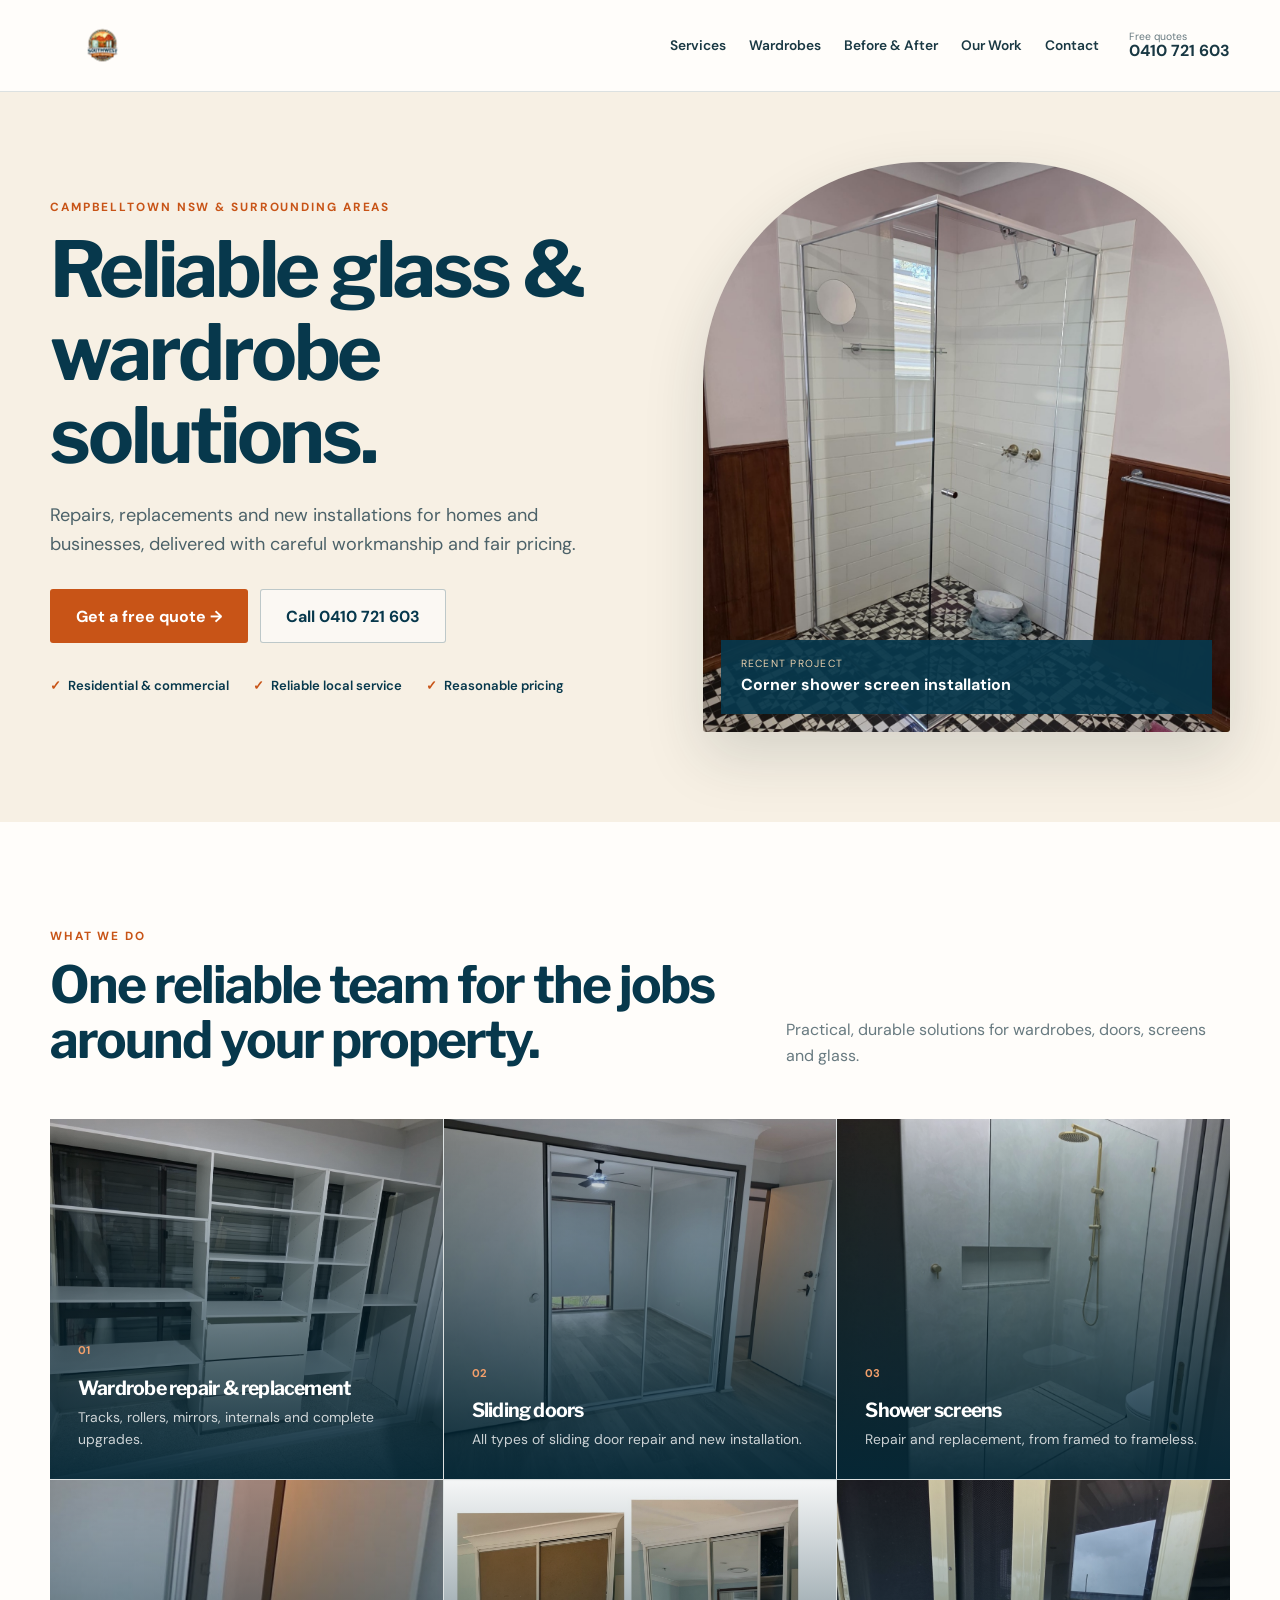
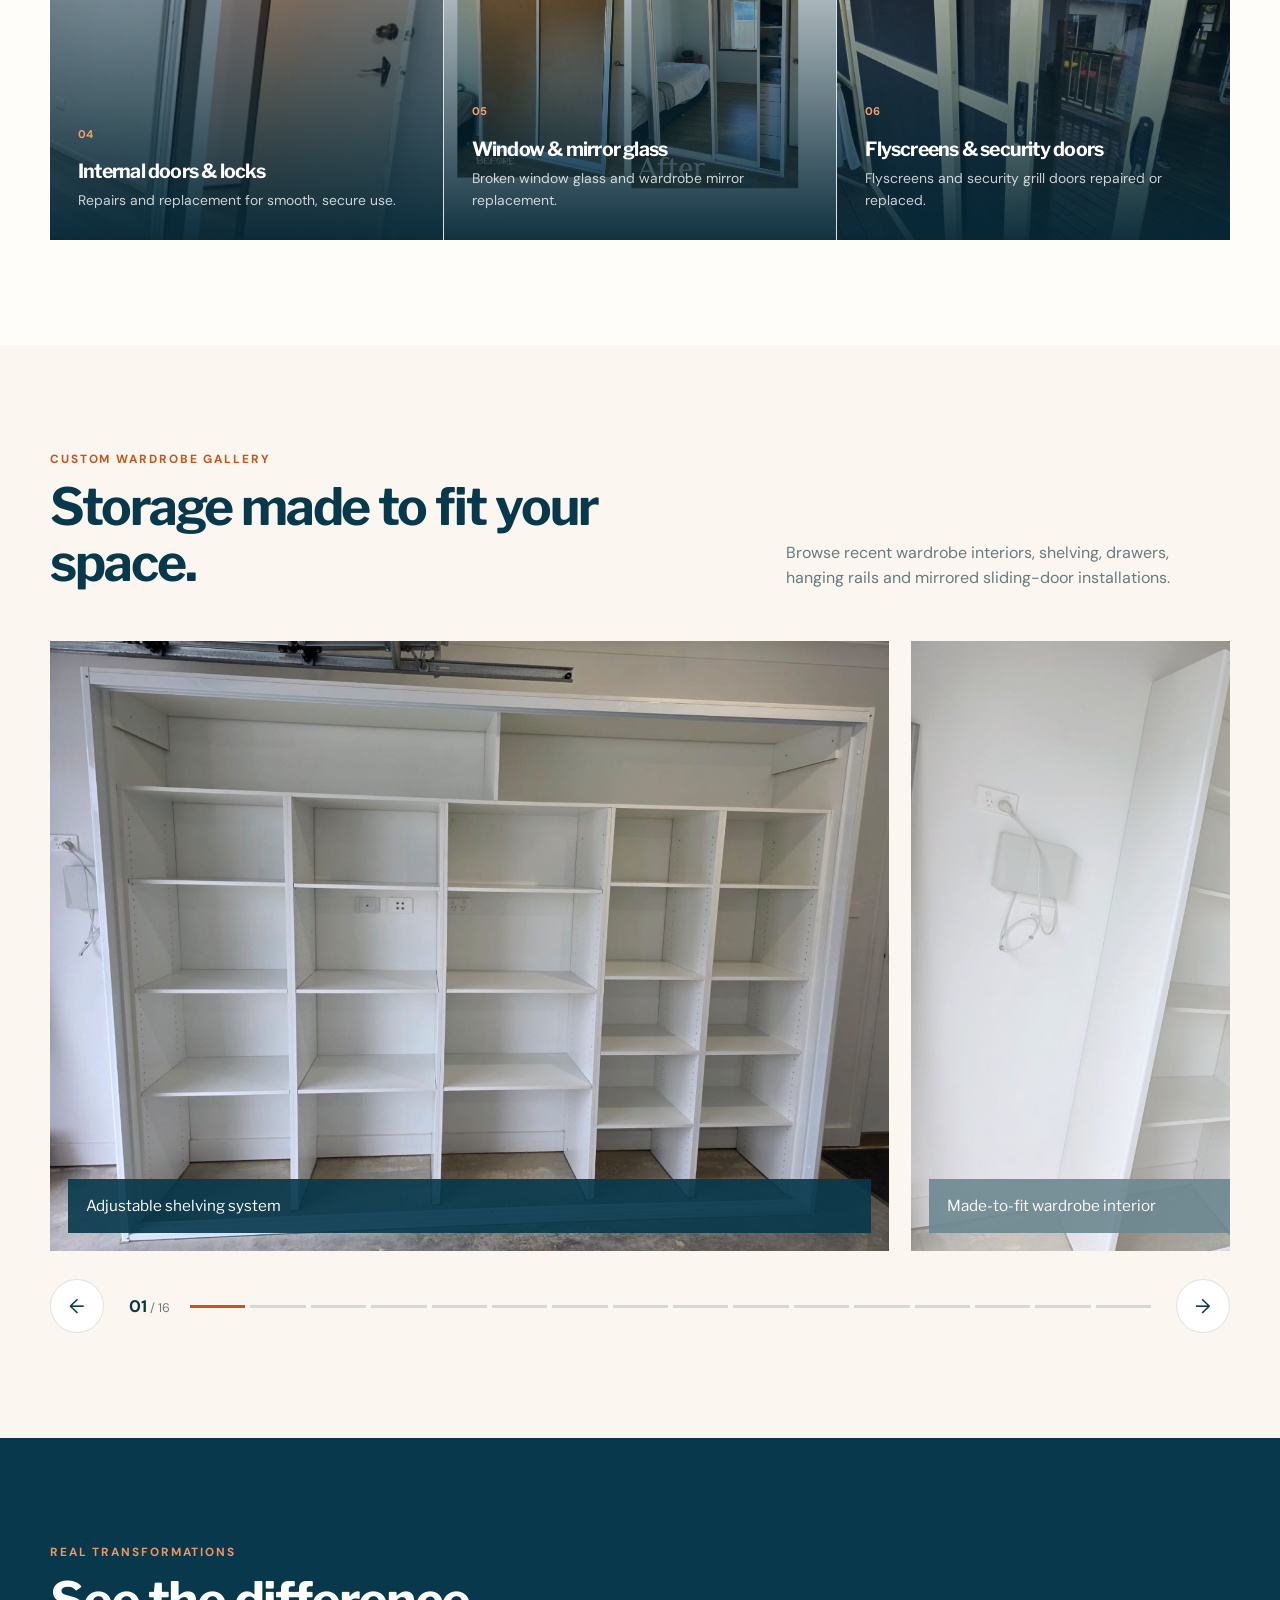
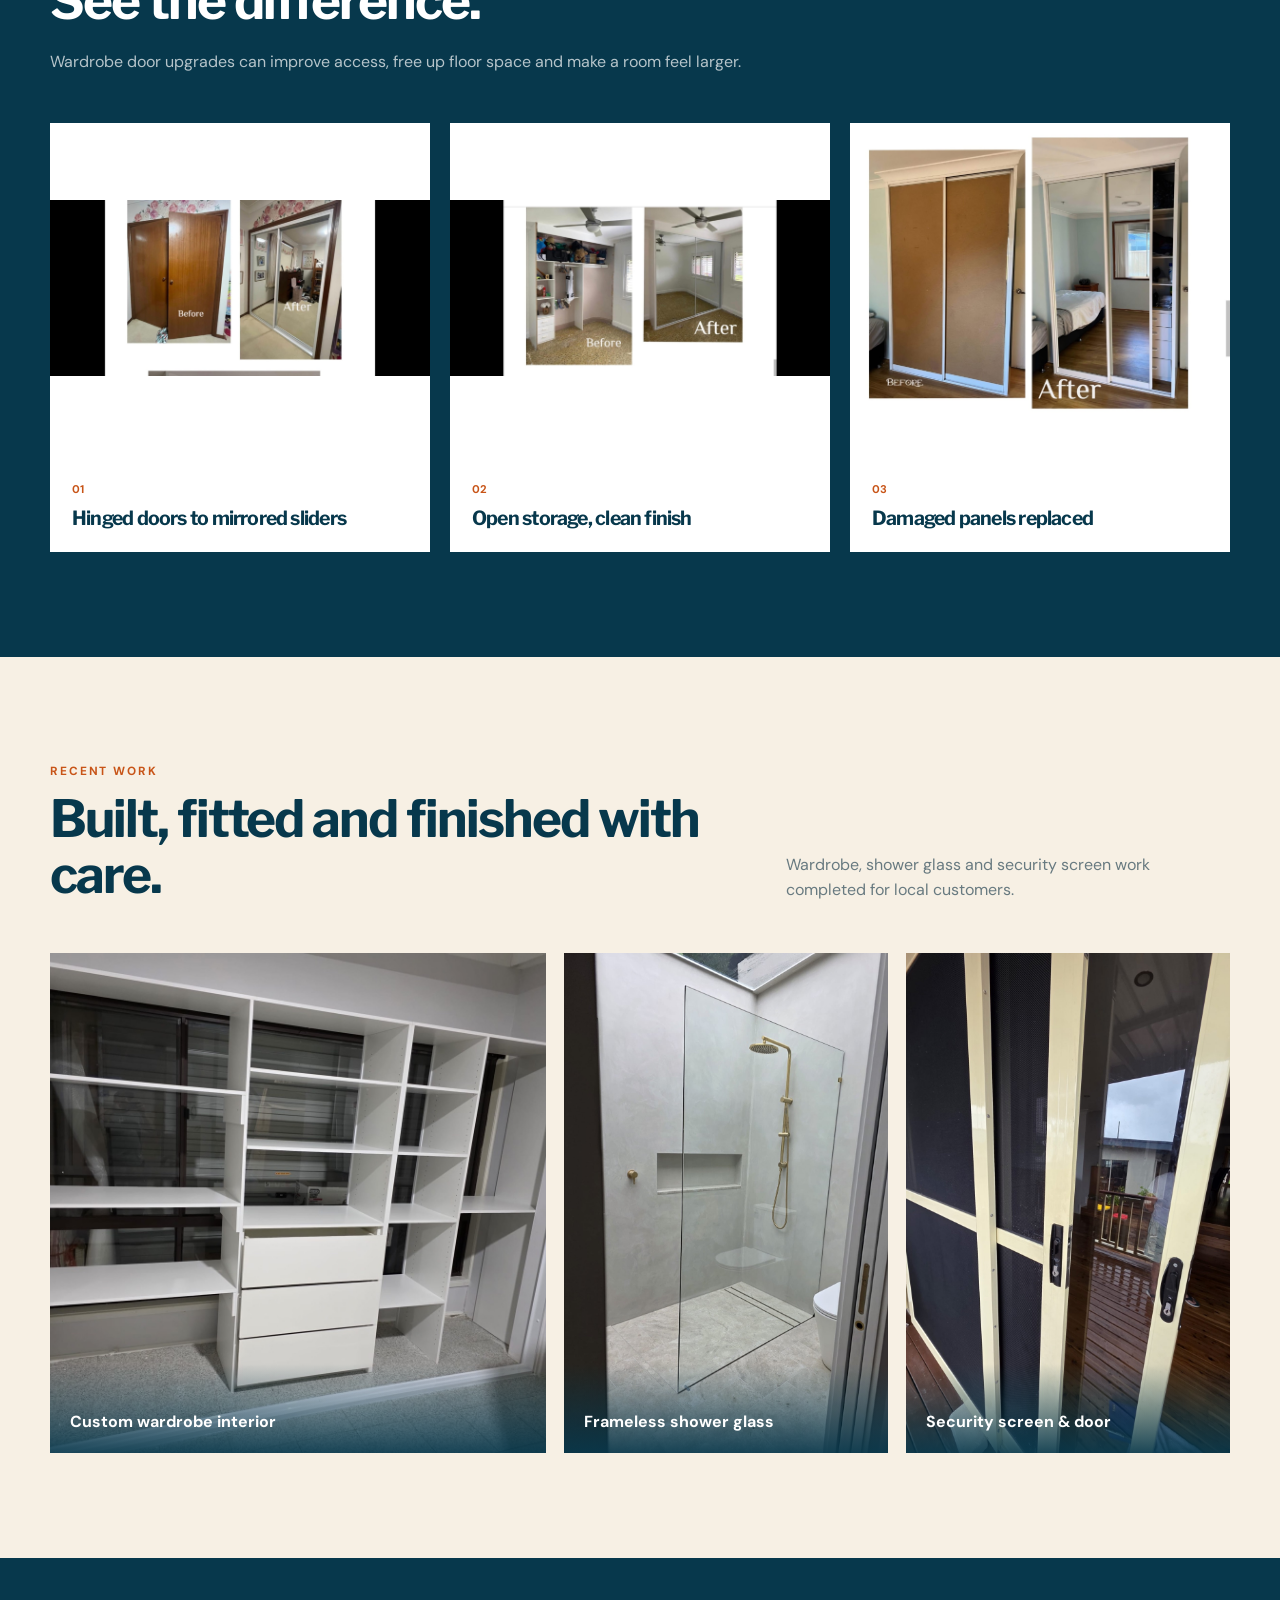
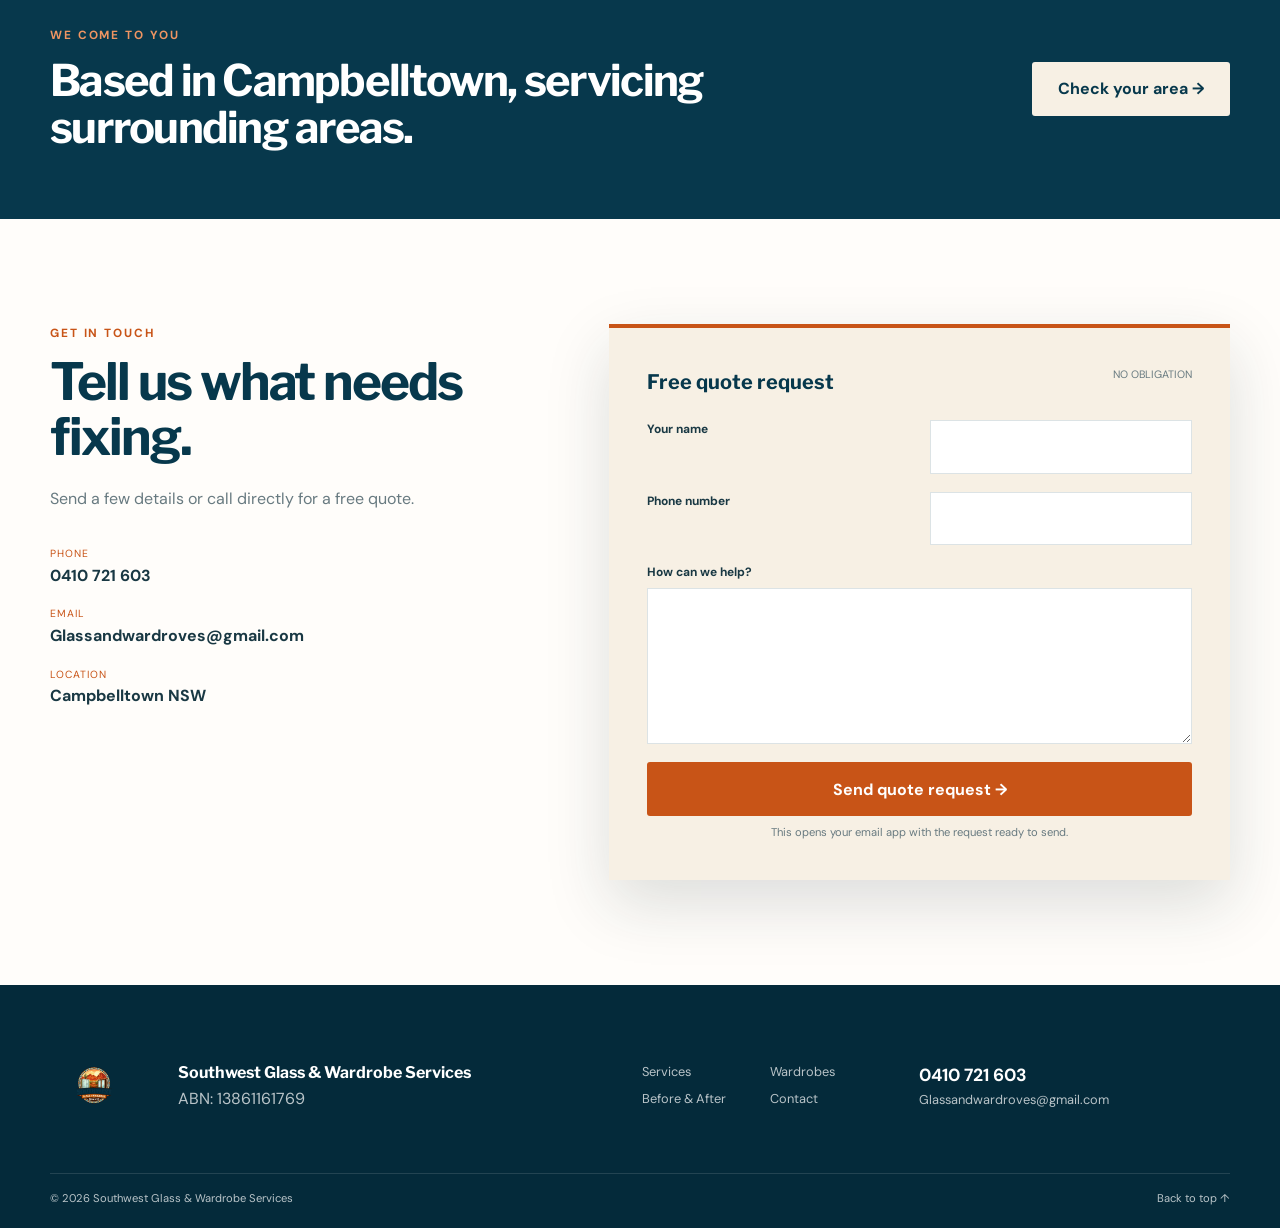
==== index.html @ 0f03bb9f "Southwest website" ====
<!doctype html>
<html lang="en">
<head>
  <meta charset="utf-8">
  <meta name="viewport" content="width=device-width,initial-scale=1">
  <meta name="description" content="Southwest Glass & Wardrobe Services provides wardrobe, glass, shower screen and door repairs across Campbelltown NSW.">
  <title>Southwest Glass & Wardrobe Services | Campbelltown NSW</title>
  <link rel="preconnect" href="https://fonts.googleapis.com">
  <link rel="preconnect" href="https://fonts.gstatic.com" crossorigin>
  <link href="https://fonts.googleapis.com/css2?family=DM+Sans:wght@400;500;600;700&family=Libre+Franklin:wght@700;800&display=swap" rel="stylesheet">
  <link rel="stylesheet" href="styles.css">
</head>
<body>
  <a class="skip-link" href="#main">Skip to content</a>
  <header class="site-header" id="home">
    <div class="container header-inner">
      <a class="brand" href="#home" aria-label="Southwest Glass and Wardrobe Services home">
        <img src="assets/southwest-logo.png" alt="Southwest Glass and Wardrobe Services logo" width="339" height="736">
      </a>
      <button class="menu-toggle" type="button" aria-expanded="false" aria-controls="site-nav" aria-label="Open navigation"><span></span><span></span><span></span></button>
      <nav class="site-nav" id="site-nav" aria-label="Main navigation">
        <a href="#services">Services</a><a href="#wardrobes">Wardrobes</a><a href="#transformations">Before & After</a><a href="#work">Our Work</a><a href="#contact">Contact</a>
      </nav>
      <a class="header-call" href="tel:0410721603"><small>Free quotes</small><strong>0410 721 603</strong></a>
    </div>
  </header>

  <main id="main">
    <section class="hero">
      <div class="container hero-grid">
        <div class="hero-copy">
          <p class="eyebrow">Campbelltown NSW & surrounding areas</p>
          <h1>Reliable glass &amp; wardrobe solutions.</h1>
          <p class="lead">Repairs, replacements and new installations for homes and businesses, delivered with careful workmanship and fair pricing.</p>
          <div class="hero-actions"><a class="button primary" href="#contact">Get a free quote →</a><a class="button outline" href="tel:0410721603">Call 0410 721 603</a></div>
          <ul class="trust"><li>Residential & commercial</li><li>Reliable local service</li><li>Reasonable pricing</li></ul>
        </div>
        <figure class="hero-photo">
          <img src="assets/work/hero-shower.jpeg" alt="Completed corner glass shower screen installation" width="1400" height="1867">
          <figcaption><span>Recent project</span><strong>Corner shower screen installation</strong></figcaption>
        </figure>
      </div>
    </section>

    <section class="section" id="services">
      <div class="container">
        <div class="section-head"><div><p class="eyebrow">What we do</p><h2>One reliable team for the jobs around your property.</h2></div><p>Practical, durable solutions for wardrobes, doors, screens and glass.</p></div>
        <div class="service-grid">
          <article class="service-card"><img src="assets/work/custom-wardrobe-interior.jpeg" alt="Custom wardrobe shelving and drawers" loading="lazy"><div><span>01</span><h3>Wardrobe repair & replacement</h3><p>Tracks, rollers, mirrors, internals and complete upgrades.</p></div></article>
          <article class="service-card"><img src="assets/work/mirrored-wardrobe.jpeg" alt="Mirrored sliding wardrobe doors" loading="lazy"><div><span>02</span><h3>Sliding doors</h3><p>All types of sliding door repair and new installation.</p></div></article>
          <article class="service-card"><img src="assets/work/frameless-shower.jpeg" alt="Frameless shower screen" loading="lazy"><div><span>03</span><h3>Shower screens</h3><p>Repair and replacement, from framed to frameless.</p></div></article>
          <article class="service-card"><img src="assets/work/internal-door-lock.jpeg" alt="Internal door and lock" loading="lazy"><div><span>04</span><h3>Internal doors & locks</h3><p>Repairs and replacement for smooth, secure use.</p></div></article>
          <article class="service-card"><img src="assets/work/transformation-panel-to-mirror.jpeg" alt="Wardrobe mirror glass replacement" loading="lazy"><div><span>05</span><h3>Window & mirror glass</h3><p>Broken window glass and wardrobe mirror replacement.</p></div></article>
          <article class="service-card"><img src="assets/work/security-screen.jpeg" alt="Security screen sliding door" loading="lazy"><div><span>06</span><h3>Flyscreens & security doors</h3><p>Flyscreens and security grill doors repaired or replaced.</p></div></article>
        </div>
      </div>
    </section>

    <section class="section wardrobe-showcase" id="wardrobes">
      <div class="container">
        <div class="showcase-heading">
          <div><p class="eyebrow">Custom wardrobe gallery</p><h2>Storage made to fit your space.</h2></div>
          <p>Browse recent wardrobe interiors, shelving, drawers, hanging rails and mirrored sliding-door installations.</p>
        </div>
        <div class="carousel" aria-roledescription="carousel" aria-label="Wardrobe project gallery">
          <div class="carousel-viewport">
            <div class="carousel-track">
              <figure class="wardrobe-slide"><img src="assets/wardrobe-slider/wardrobe-01.jpeg" alt="Wide custom wardrobe with adjustable shelving" loading="lazy"><figcaption>Adjustable shelving system</figcaption></figure>
              <figure class="wardrobe-slide"><img src="assets/wardrobe-slider/wardrobe-02.jpeg" alt="Custom wardrobe shelving viewed from the side" loading="lazy"><figcaption>Made-to-fit wardrobe interior</figcaption></figure>
              <figure class="wardrobe-slide"><img src="assets/wardrobe-slider/wardrobe-03.jpeg" alt="Wardrobe with drawers and double hanging rails" loading="lazy"><figcaption>Drawers and double hanging rails</figcaption></figure>
              <figure class="wardrobe-slide"><img src="assets/wardrobe-slider/wardrobe-04.jpeg" alt="Wardrobe interior with shelving and tall hanging spaces" loading="lazy"><figcaption>Flexible bedroom storage</figcaption></figure>
              <figure class="wardrobe-slide"><img src="assets/wardrobe-slider/wardrobe-05.jpeg" alt="Narrow wardrobe interior with shelves and drawers" loading="lazy"><figcaption>Compact wardrobe fit-out</figcaption></figure>
              <figure class="wardrobe-slide"><img src="assets/wardrobe-slider/wardrobe-06.jpeg" alt="Large symmetrical wardrobe interior" loading="lazy"><figcaption>Full-wall custom wardrobe</figcaption></figure>
              <figure class="wardrobe-slide"><img src="assets/wardrobe-slider/wardrobe-07.jpeg" alt="Large black-framed wardrobe interior" loading="lazy"><figcaption>Black-framed custom installation</figcaption></figure>
              <figure class="wardrobe-slide"><img src="assets/wardrobe-slider/wardrobe-08.jpeg" alt="Wide white wardrobe with shelves" loading="lazy"><figcaption>Multi-section shelving layout</figcaption></figure>
              <figure class="wardrobe-slide"><img src="assets/wardrobe-slider/wardrobe-09.jpeg" alt="Mirrored wardrobe door and open shelving" loading="lazy"><figcaption>Mirror door and storage combination</figcaption></figure>
              <figure class="wardrobe-slide"><img src="assets/wardrobe-slider/wardrobe-10.jpeg" alt="Mirrored sliding wardrobe with shelves and drawers" loading="lazy"><figcaption>Mirrored slider installation</figcaption></figure>
              <figure class="wardrobe-slide"><img src="assets/wardrobe-slider/wardrobe-11.jpeg" alt="Mirrored wardrobe with hanging rails and drawers" loading="lazy"><figcaption>Practical mirrored wardrobe</figcaption></figure>
              <figure class="wardrobe-slide"><img src="assets/wardrobe-slider/wardrobe-12.jpeg" alt="White sliding-door freestanding wardrobe" loading="lazy"><figcaption>White sliding-panel wardrobe</figcaption></figure>
              <figure class="wardrobe-slide"><img src="assets/wardrobe-slider/wardrobe-13.jpeg" alt="Wardrobe interior with double hanging rails" loading="lazy"><figcaption>Double-rail wardrobe interior</figcaption></figure>
              <figure class="wardrobe-slide"><img src="assets/wardrobe-slider/wardrobe-14.jpeg" alt="Wardrobe interior with drawers and wide shelves" loading="lazy"><figcaption>Drawers, shelves and hanging space</figcaption></figure>
              <figure class="wardrobe-slide"><img src="assets/wardrobe-slider/wardrobe-15.jpeg" alt="Deep wardrobe shelving installation" loading="lazy"><figcaption>Deep adjustable shelving</figcaption></figure>
              <figure class="wardrobe-slide"><img src="assets/wardrobe-slider/wardrobe-16.jpeg" alt="Custom wardrobe with central shelves and drawers" loading="lazy"><figcaption>Balanced custom storage layout</figcaption></figure>
            </div>
          </div>
          <div class="carousel-controls">
            <button class="carousel-arrow prev" type="button" aria-label="Previous wardrobe photo">←</button>
            <div class="carousel-progress"><span class="carousel-count"><strong>01</strong> / 16</span><div class="carousel-dots" aria-label="Choose slide"></div></div>
            <button class="carousel-arrow next" type="button" aria-label="Next wardrobe photo">→</button>
          </div>
        </div>
      </div>
    </section>

    <section class="section transformations" id="transformations">
      <div class="container">
        <div class="dark-heading"><p class="eyebrow">Real transformations</p><h2>See the difference.</h2><p>Wardrobe door upgrades can improve access, free up floor space and make a room feel larger.</p></div>
        <div class="before-grid">
          <article><img src="assets/work/transformation-hinged-to-mirror.jpeg" alt="Before and after timber doors changed to mirrored sliding doors" loading="lazy"><div><span>01</span><h3>Hinged doors to mirrored sliders</h3></div></article>
          <article><img src="assets/work/transformation-open-to-mirror.jpeg" alt="Before and after open wardrobe fitted with mirrored doors" loading="lazy"><div><span>02</span><h3>Open storage, clean finish</h3></div></article>
          <article><img src="assets/work/transformation-panel-to-mirror.jpeg" alt="Before and after wardrobe panel replacement" loading="lazy"><div><span>03</span><h3>Damaged panels replaced</h3></div></article>
        </div>
      </div>
    </section>

    <section class="section recent-work" id="work">
      <div class="container"><div class="section-head"><div><p class="eyebrow">Recent work</p><h2>Built, fitted and finished with care.</h2></div><p>Wardrobe, shower glass and security screen work completed for local customers.</p></div>
        <div class="work-grid"><figure><img src="assets/work/custom-wardrobe-interior.jpeg" alt="Custom wardrobe interior" loading="lazy"><figcaption>Custom wardrobe interior</figcaption></figure><figure><img src="assets/work/frameless-shower.jpeg" alt="Frameless shower glass" loading="lazy"><figcaption>Frameless shower glass</figcaption></figure><figure><img src="assets/work/security-screen.jpeg" alt="Security screen door" loading="lazy"><figcaption>Security screen & door</figcaption></figure></div>
      </div>
    </section>

    <section class="service-area"><div class="container area-inner"><div><p class="eyebrow">We come to you</p><h2>Based in Campbelltown, servicing surrounding areas.</h2></div><a class="button light" href="tel:0410721603">Check your area →</a></div></section>

    <section class="section contact" id="contact">
      <div class="container contact-grid">
        <div><p class="eyebrow">Get in touch</p><h2>Tell us what needs fixing.</h2><p class="muted">Send a few details or call directly for a free quote.</p><div class="contact-list"><a href="tel:0410721603"><small>Phone</small><strong>0410 721 603</strong></a><a href="mailto:Glassandwardroves@gmail.com"><small>Email</small><strong>Glassandwardroves@gmail.com</strong></a><div><small>Location</small><strong>Campbelltown NSW</strong></div></div></div>
        <form id="quote-form" class="quote-form"><div class="form-title"><strong>Free quote request</strong><span>No obligation</span></div><label for="name">Your name</label><input id="name" name="name" required autocomplete="name"><label for="phone">Phone number</label><input id="phone" name="phone" required autocomplete="tel"><label for="message">How can we help?</label><textarea id="message" name="message" rows="5" required></textarea><button class="button primary" type="submit">Send quote request →</button><p>This opens your email app with the request ready to send.</p></form>
      </div>
    </section>
  </main>

  <footer><div class="container footer-main"><a class="footer-logo" href="#home"><img src="assets/southwest-logo.png" alt="Southwest Glass and Wardrobe Services" width="339" height="736"></a><div><strong>Southwest Glass & Wardrobe Services</strong><span>ABN: 13861161769</span></div><nav><a href="#services">Services</a><a href="#wardrobes">Wardrobes</a><a href="#transformations">Before & After</a><a href="#contact">Contact</a></nav><div class="footer-contact"><a href="tel:0410721603">0410 721 603</a><a href="mailto:Glassandwardroves@gmail.com">Glassandwardroves@gmail.com</a></div></div><div class="container footer-bottom"><span>© <span id="year"></span> Southwest Glass & Wardrobe Services</span><a href="#home">Back to top ↑</a></div></footer>
  <script src="script.js"></script>
</body>
</html>
---- styles.css ----
:root{--navy:#07384c;--orange:#c85417;--cream:#f7f0e4;--white:#fffdfa;--ink:#193843;--muted:#687a80;--line:rgba(7,56,76,.14);--shadow:0 24px 60px rgba(30,45,46,.15)}*{box-sizing:border-box}html{scroll-behavior:smooth}body{margin:0;background:var(--white);color:var(--ink);font-family:"DM Sans",sans-serif;line-height:1.6}body.menu-open{overflow:hidden}img{display:block;max-width:100%}a{color:inherit;text-decoration:none}button,input,textarea{font:inherit}.container{width:min(1180px,calc(100% - 40px));margin:auto}.skip-link{position:fixed;z-index:99;top:10px;left:10px;padding:8px 14px;background:var(--navy);color:white;transform:translateY(-150%)}.skip-link:focus{transform:none}.eyebrow{margin:0 0 12px;color:var(--orange);font-size:.74rem;font-weight:700;letter-spacing:.16em;text-transform:uppercase}h1,h2,h3{margin-top:0;color:var(--navy);font-family:"Libre Franklin",sans-serif;line-height:1.08;letter-spacing:-.04em}h1{margin-bottom:24px;font-size:clamp(3rem,6vw,6.2rem)}h2{margin-bottom:20px;font-size:clamp(2.3rem,4vw,4rem)}h3{font-size:1.22rem}.section{padding:105px 0}.button{display:inline-flex;min-height:54px;align-items:center;justify-content:center;padding:0 25px;border:1px solid transparent;border-radius:3px;font-weight:700;cursor:pointer;transition:.2s}.button:hover{transform:translateY(-2px)}.primary{background:var(--orange);color:white}.outline{border-color:rgba(7,56,76,.25);background:rgba(255,255,255,.55);color:var(--navy)}.light{background:var(--cream);color:var(--navy)}
.site-header{position:relative;z-index:20;height:92px;border-bottom:1px solid var(--line);background:var(--white)}.header-inner{display:flex;height:100%;align-items:center}.brand{align-self:stretch;width:105px;margin-right:auto}.brand img{width:100%;height:100%;object-fit:contain}.site-nav{display:flex;gap:23px;margin-right:30px;font-size:.86rem;font-weight:600}.site-nav a:hover{color:var(--orange)}.header-call{display:flex;flex-direction:column;line-height:1.1}.header-call small{color:var(--muted);font-size:.65rem}.menu-toggle{display:none;width:44px;height:44px;padding:9px;border:0;background:none}.menu-toggle span{display:block;height:2px;margin:5px;background:var(--navy);transition:.2s}
.hero{padding:70px 0 90px;background:var(--cream)}.hero-grid{display:grid;grid-template-columns:1.05fr .95fr;align-items:center;gap:70px}.lead{max-width:630px;color:#4c6269;font-size:1.13rem}.hero-actions{display:flex;gap:12px;margin-top:30px}.trust{display:flex;gap:24px;margin:32px 0 0;padding:0;list-style:none;color:var(--navy);font-size:.82rem;font-weight:600}.trust li:before{content:"✓";margin-right:7px;color:var(--orange)}.hero-photo{position:relative;margin:0}.hero-photo img{width:100%;height:570px;border-radius:220px 220px 3px 3px;object-fit:cover;box-shadow:var(--shadow)}.hero-photo figcaption{position:absolute;right:18px;bottom:18px;left:18px;display:flex;padding:16px 20px;flex-direction:column;background:rgba(7,56,76,.92);color:white}.hero-photo figcaption span{color:#e6cfad;font-size:.65rem;letter-spacing:.12em;text-transform:uppercase}.section-head,.showcase-heading{display:grid;grid-template-columns:1.2fr .8fr;align-items:end;gap:70px;margin-bottom:50px}.section-head h2,.showcase-heading h2{margin:0}.section-head>p,.showcase-heading>p{margin:0;color:var(--muted)}
.service-grid{display:grid;grid-template-columns:repeat(3,1fr);gap:1px;background:var(--line)}.service-card{position:relative;overflow:hidden;min-height:360px;background:var(--navy);isolation:isolate}.service-card:after{content:"";position:absolute;z-index:-1;inset:0;background:linear-gradient(180deg,rgba(4,39,54,.04),rgba(4,39,54,.95))}.service-card>img{position:absolute;z-index:-2;width:100%;height:100%;object-fit:cover;transition:.4s}.service-card:hover>img{transform:scale(1.04)}.service-card>div{position:absolute;right:0;bottom:0;left:0;padding:28px}.service-card span{color:#f4a06b;font-size:.7rem;font-weight:700}.service-card h3{margin:16px 0 7px;color:white}.service-card p{margin:0;color:rgba(255,255,255,.78);font-size:.87rem}
.wardrobe-showcase{overflow:hidden;background:#fbf7f0}.carousel{position:relative}.carousel-viewport{overflow:hidden}.carousel-track{display:flex;gap:22px;transition:transform .55s cubic-bezier(.22,.61,.36,1);will-change:transform}.wardrobe-slide{position:relative;flex:0 0 calc(72% - 11px);height:610px;margin:0;overflow:hidden;background:#e7e3dc}.wardrobe-slide img{width:100%;height:100%;object-fit:cover}.wardrobe-slide figcaption{position:absolute;right:18px;bottom:18px;left:18px;padding:15px 18px;background:rgba(7,56,76,.9);color:white;font-family:"Libre Franklin",sans-serif;font-size:.95rem}.wardrobe-slide:not(.active){opacity:.58;transition:opacity .4s}.wardrobe-slide.active{opacity:1}.carousel-controls{display:flex;align-items:center;gap:25px;margin-top:28px}.carousel-arrow{display:grid;width:54px;height:54px;flex:0 0 54px;place-items:center;border:1px solid var(--line);border-radius:50%;background:white;color:var(--navy);font-size:1.25rem;cursor:pointer;transition:.2s}.carousel-arrow:hover{border-color:var(--orange);background:var(--orange);color:white}.carousel-progress{display:flex;min-width:0;flex:1;align-items:center;gap:20px}.carousel-count{white-space:nowrap;color:var(--muted);font-size:.78rem}.carousel-count strong{color:var(--navy);font-size:1.05rem}.carousel-dots{display:flex;min-width:0;flex:1;gap:5px}.carousel-dot{height:3px;flex:1;padding:0;border:0;background:rgba(7,56,76,.16);cursor:pointer}.carousel-dot.active{background:var(--orange)}
.transformations{background:var(--navy)}.dark-heading{max-width:720px;margin-bottom:48px}.dark-heading .eyebrow{color:#ef9562}.dark-heading h2{color:white}.dark-heading>p:last-child{color:rgba(255,255,255,.7)}.before-grid{display:grid;grid-template-columns:repeat(3,1fr);gap:20px}.before-grid article{background:white}.before-grid img{width:100%;height:330px;object-fit:cover}.before-grid article:first-child img,.before-grid article:nth-child(2) img{object-fit:contain}.before-grid article>div{padding:22px}.before-grid span{color:var(--orange);font-size:.7rem;font-weight:700}.before-grid h3{margin:8px 0 0}.recent-work{background:var(--cream)}.work-grid{display:grid;grid-template-columns:1.3fr .85fr .85fr;gap:18px}.work-grid figure{position:relative;height:500px;margin:0;overflow:hidden}.work-grid img{width:100%;height:100%;object-fit:cover}.work-grid figcaption{position:absolute;right:0;bottom:0;left:0;padding:45px 20px 18px;background:linear-gradient(transparent,rgba(7,56,76,.9));color:white;font-weight:700}.service-area{padding:68px 0;background:var(--navy)}.area-inner{display:flex;align-items:center;justify-content:space-between;gap:40px}.area-inner .eyebrow{color:#ef9562}.area-inner h2{max-width:800px;margin:0;color:white;font-size:clamp(2rem,3.4vw,3.2rem)}
.contact-grid{display:grid;grid-template-columns:.85fr 1.15fr;gap:100px}.muted{color:var(--muted)}.contact-list{display:grid;gap:18px;margin-top:35px}.contact-list>*{display:flex;flex-direction:column}.contact-list small{color:var(--orange);font-size:.65rem;letter-spacing:.1em;text-transform:uppercase}.contact-list strong{overflow-wrap:anywhere}.quote-form{display:grid;grid-template-columns:1fr 1fr;column-gap:20px;padding:38px;border-top:4px solid var(--orange);background:var(--cream);box-shadow:var(--shadow)}.form-title{grid-column:1/-1;display:flex;justify-content:space-between;margin-bottom:22px}.form-title strong{color:var(--navy);font-family:"Libre Franklin",sans-serif;font-size:1.25rem}.form-title span{color:var(--muted);font-size:.67rem;text-transform:uppercase}.quote-form label{margin-bottom:6px;font-size:.75rem;font-weight:700}.quote-form input,.quote-form textarea{width:100%;margin-bottom:18px;padding:13px;border:1px solid var(--line);background:white}.quote-form label[for=message],.quote-form textarea,.quote-form button,.quote-form>p{grid-column:1/-1}.quote-form>p{margin:8px 0 0;color:var(--muted);font-size:.7rem;text-align:center}
footer{padding:48px 0 20px;background:#042a3a;color:rgba(255,255,255,.72)}.footer-main{display:grid;grid-template-columns:100px 1.4fr .8fr 1fr;align-items:center;gap:28px;padding-bottom:35px}.footer-logo img{width:88px;height:105px;object-fit:contain}.footer-main>div:nth-child(2){display:flex;flex-direction:column}.footer-main>div:nth-child(2) strong{color:white;font-family:"Libre Franklin",sans-serif}.footer-main nav{display:grid;grid-template-columns:1fr 1fr;gap:7px;font-size:.8rem}.footer-contact{display:flex;flex-direction:column;font-size:.8rem;overflow-wrap:anywhere}.footer-contact a:first-child{color:white;font-size:1.1rem;font-weight:700}.footer-bottom{display:flex;justify-content:space-between;padding-top:16px;border-top:1px solid rgba(255,255,255,.12);font-size:.7rem}
@media(max-width:900px){.site-nav{gap:14px}.hero-grid{gap:35px}.service-grid{grid-template-columns:1fr 1fr}.wardrobe-slide{flex-basis:82%;height:540px}.before-grid{grid-template-columns:1fr}.before-grid img{height:auto;max-height:480px}.contact-grid{gap:45px}.footer-main{grid-template-columns:90px 1fr 1fr}.footer-contact{grid-column:2/4}}
@media(max-width:720px){.container{width:min(100% - 28px,620px)}.section{padding:78px 0}.site-header{height:78px}.brand{width:80px}.menu-toggle{display:block}.header-call{margin-left:6px}.site-nav{position:fixed;top:78px;right:0;bottom:0;left:0;display:flex;visibility:hidden;margin:0;padding:45px 28px;flex-direction:column;background:var(--cream);opacity:0;transform:translateY(-8px);transition:.2s}.site-nav.open{visibility:visible;opacity:1;transform:none}.site-nav a{font-family:"Libre Franklin",sans-serif;font-size:1.5rem}.menu-toggle[aria-expanded=true] span:nth-child(1){transform:translateY(7px) rotate(45deg)}.menu-toggle[aria-expanded=true] span:nth-child(2){opacity:0}.menu-toggle[aria-expanded=true] span:nth-child(3){transform:translateY(-7px) rotate(-45deg)}.hero-grid,.section-head,.showcase-heading,.contact-grid{grid-template-columns:1fr}.hero-photo{max-width:520px;margin:auto}.hero-photo img{height:550px}.section-head,.showcase-heading{gap:18px}.wardrobe-slide{flex-basis:100%;height:520px}.carousel-track{gap:0}.work-grid{grid-template-columns:1fr}.work-grid figure{height:420px}.area-inner{align-items:flex-start;flex-direction:column}.footer-main{grid-template-columns:80px 1fr}.footer-main nav,.footer-contact{grid-column:1/3}.quote-form{grid-template-columns:1fr}.quote-form label,.quote-form input{grid-column:1}}
@media(max-width:500px){.header-call small{display:none}.header-call strong{font-size:.76rem}.hero-actions{flex-direction:column}.trust{display:grid;gap:8px}.hero-photo img{height:460px}.service-grid{grid-template-columns:1fr}.wardrobe-slide{height:460px}.carousel-controls{gap:12px}.carousel-arrow{width:46px;height:46px;flex-basis:46px}.carousel-dots{gap:3px}.contact-grid{gap:55px}.form-title{flex-direction:column}.footer-bottom{flex-direction:column;gap:7px}}
@media(prefers-reduced-motion:reduce){html{scroll-behavior:auto}*,*:before,*:after{transition-duration:.01ms!important}}
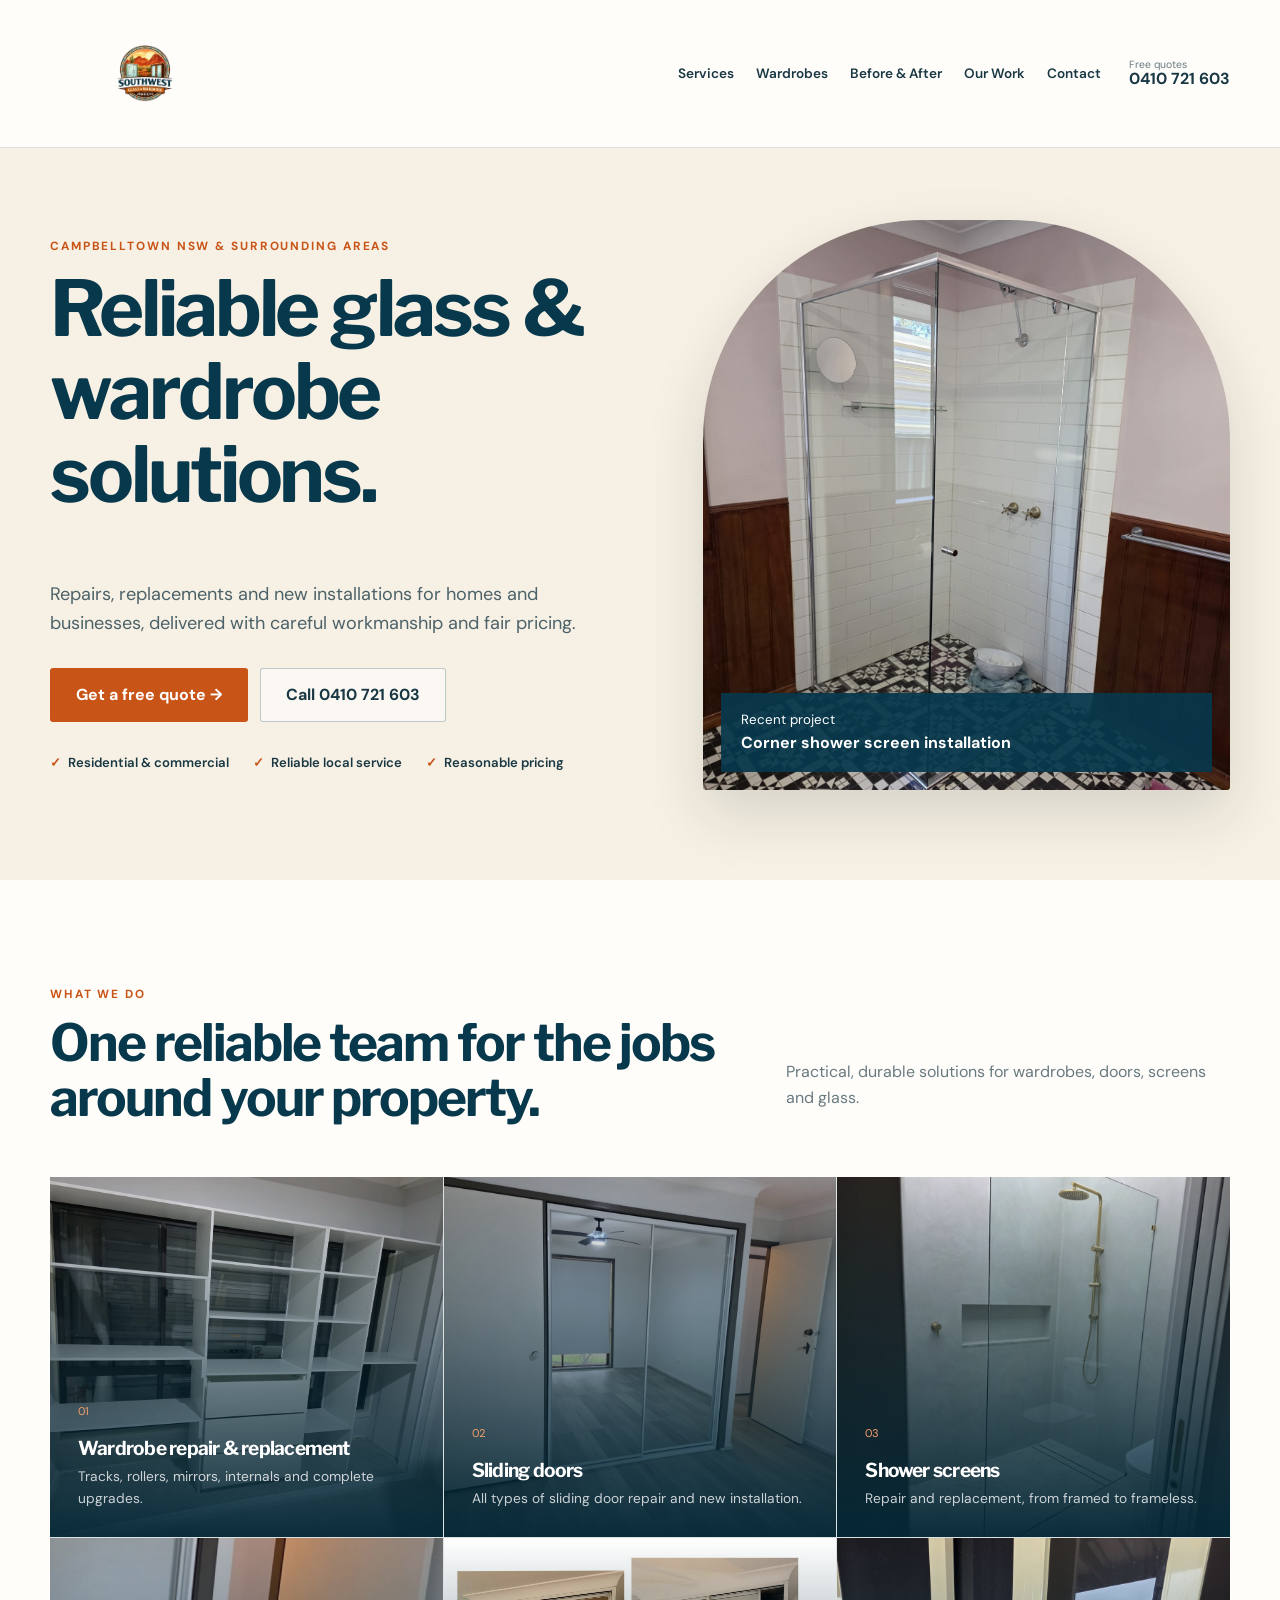
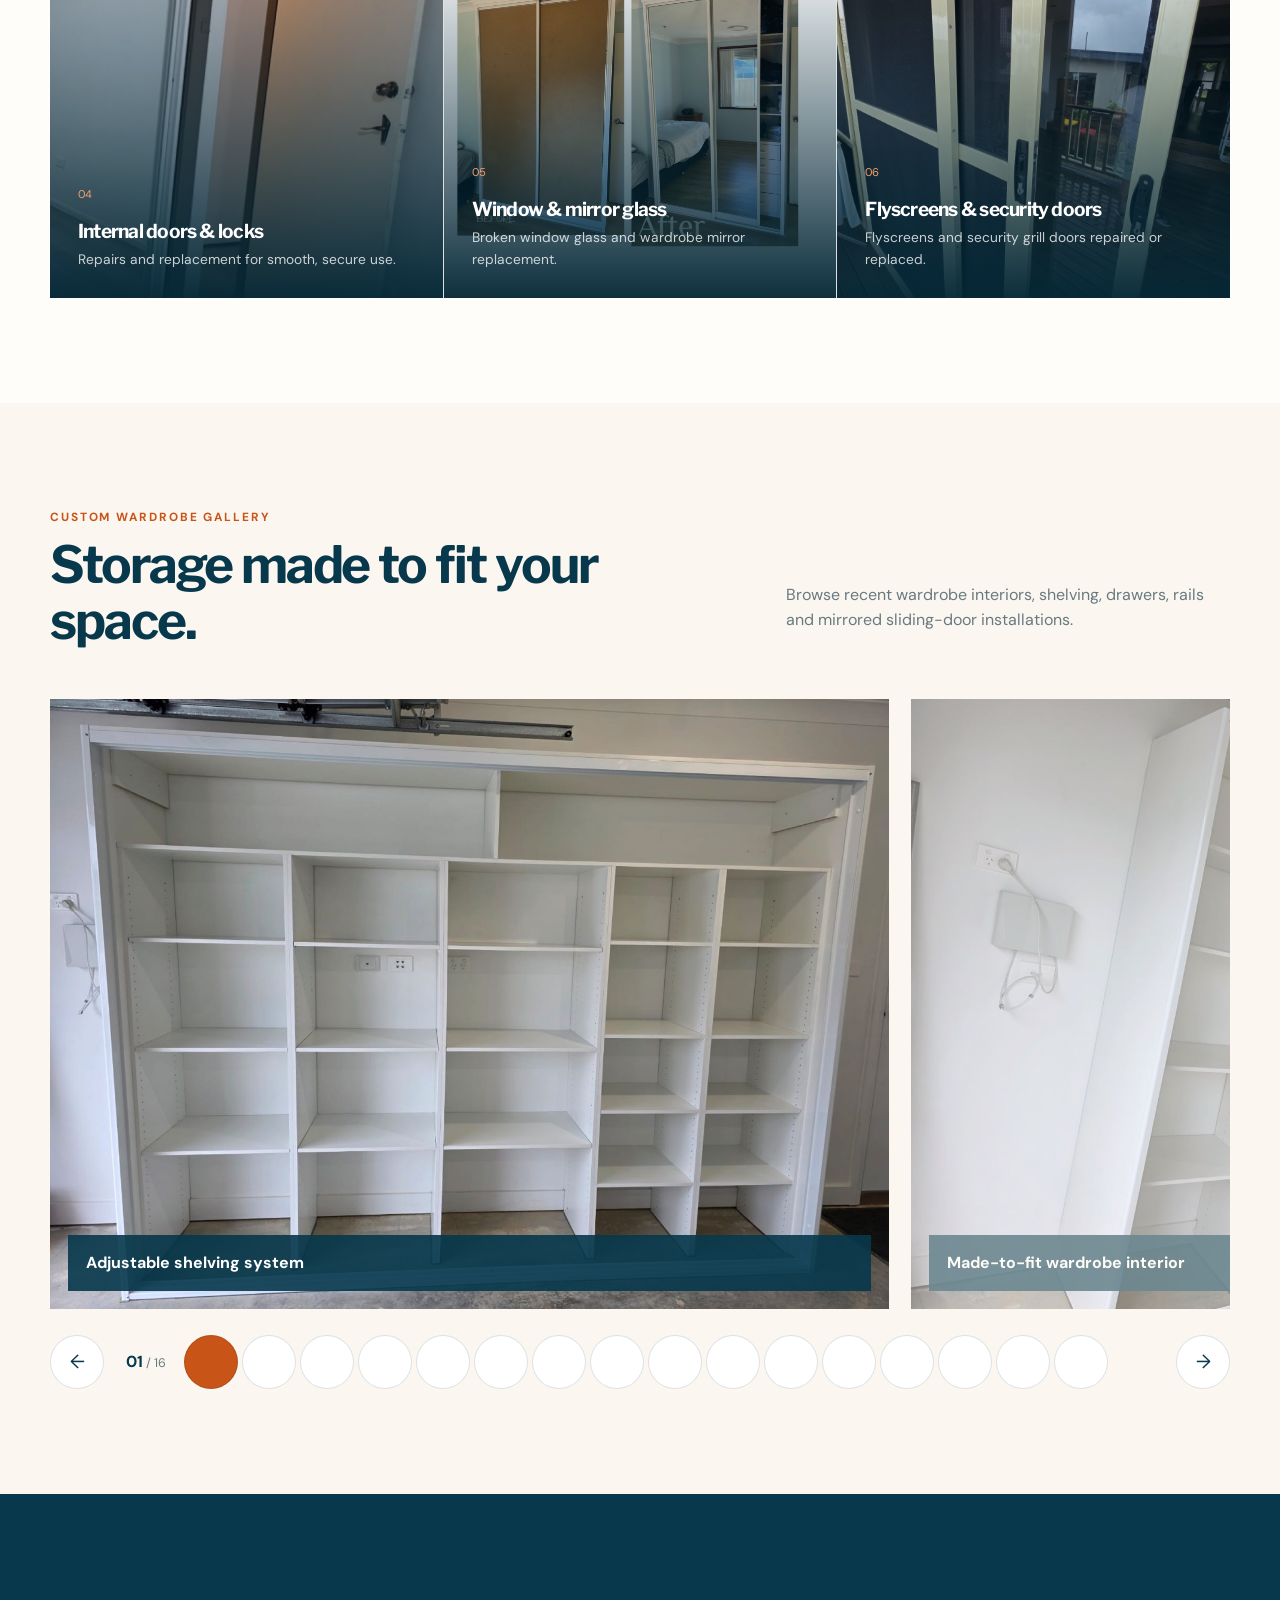
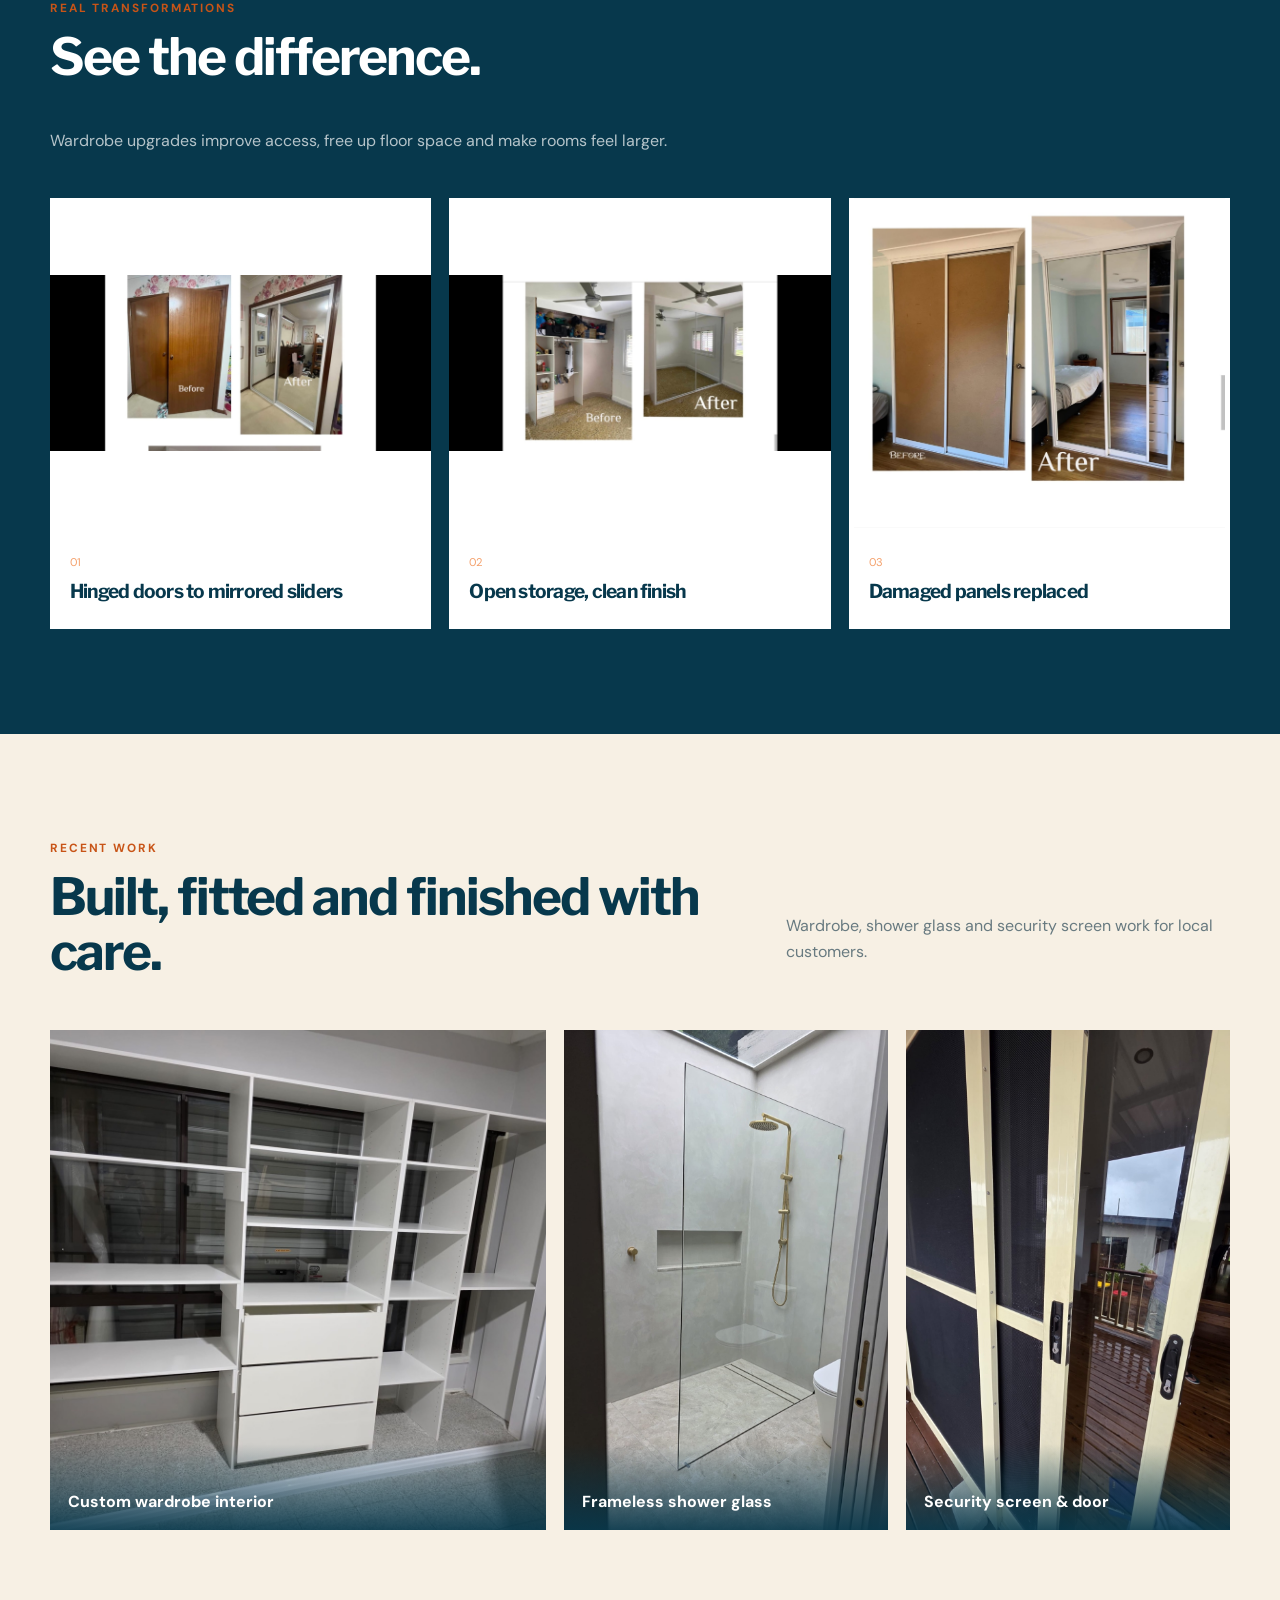
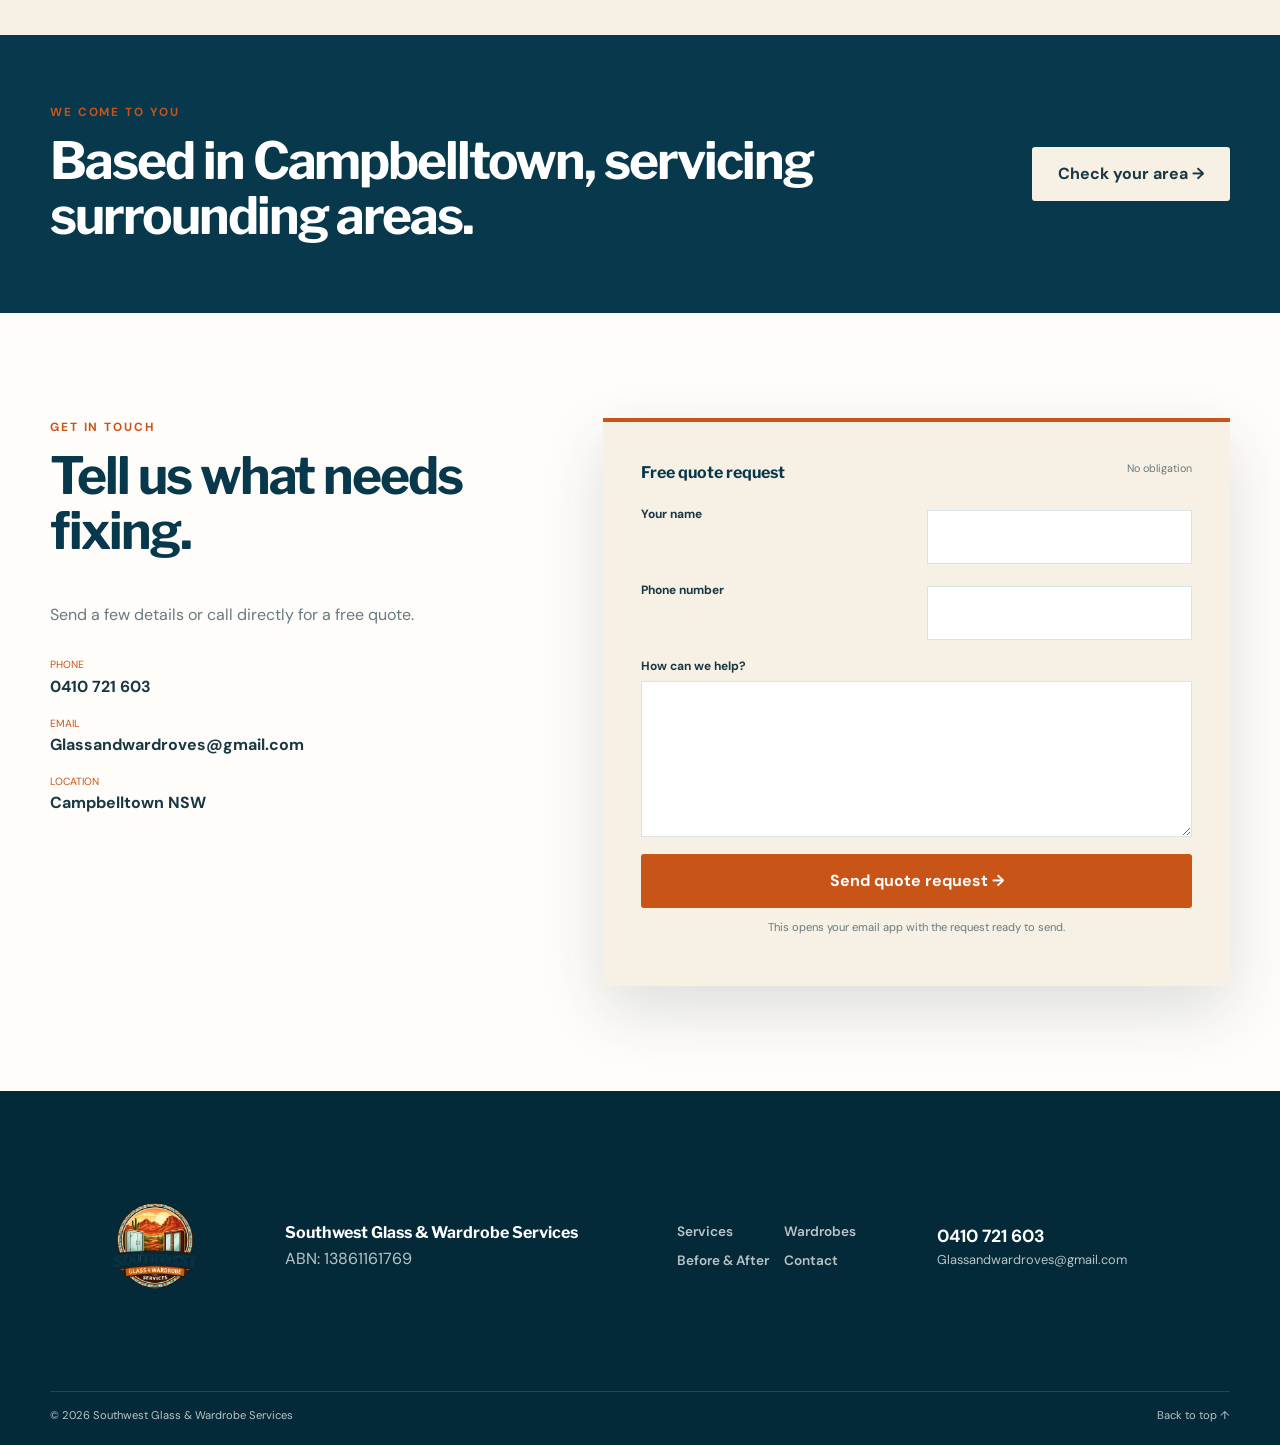
==== commit 950e13dc: "Website Southwest" ====
--- a/index.html
+++ b/index.html
@@ -1,125 +1,15 @@
-<!doctype html>
-<html lang="en">
-<head>
-  <meta charset="utf-8">
-  <meta name="viewport" content="width=device-width,initial-scale=1">
-  <meta name="description" content="Southwest Glass & Wardrobe Services provides wardrobe, glass, shower screen and door repairs across Campbelltown NSW.">
-  <title>Southwest Glass & Wardrobe Services | Campbelltown NSW</title>
-  <link rel="preconnect" href="https://fonts.googleapis.com">
-  <link rel="preconnect" href="https://fonts.gstatic.com" crossorigin>
-  <link href="https://fonts.googleapis.com/css2?family=DM+Sans:wght@400;500;600;700&family=Libre+Franklin:wght@700;800&display=swap" rel="stylesheet">
-  <link rel="stylesheet" href="styles.css">
-</head>
-<body>
-  <a class="skip-link" href="#main">Skip to content</a>
-  <header class="site-header" id="home">
-    <div class="container header-inner">
-      <a class="brand" href="#home" aria-label="Southwest Glass and Wardrobe Services home">
-        <img src="assets/southwest-logo.png" alt="Southwest Glass and Wardrobe Services logo" width="339" height="736">
-      </a>
-      <button class="menu-toggle" type="button" aria-expanded="false" aria-controls="site-nav" aria-label="Open navigation"><span></span><span></span><span></span></button>
-      <nav class="site-nav" id="site-nav" aria-label="Main navigation">
-        <a href="#services">Services</a><a href="#wardrobes">Wardrobes</a><a href="#transformations">Before & After</a><a href="#work">Our Work</a><a href="#contact">Contact</a>
-      </nav>
-      <a class="header-call" href="tel:0410721603"><small>Free quotes</small><strong>0410 721 603</strong></a>
-    </div>
-  </header>
-
-  <main id="main">
-    <section class="hero">
-      <div class="container hero-grid">
-        <div class="hero-copy">
-          <p class="eyebrow">Campbelltown NSW & surrounding areas</p>
-          <h1>Reliable glass &amp; wardrobe solutions.</h1>
-          <p class="lead">Repairs, replacements and new installations for homes and businesses, delivered with careful workmanship and fair pricing.</p>
-          <div class="hero-actions"><a class="button primary" href="#contact">Get a free quote →</a><a class="button outline" href="tel:0410721603">Call 0410 721 603</a></div>
-          <ul class="trust"><li>Residential & commercial</li><li>Reliable local service</li><li>Reasonable pricing</li></ul>
-        </div>
-        <figure class="hero-photo">
-          <img src="assets/work/hero-shower.jpeg" alt="Completed corner glass shower screen installation" width="1400" height="1867">
-          <figcaption><span>Recent project</span><strong>Corner shower screen installation</strong></figcaption>
-        </figure>
-      </div>
-    </section>
-
-    <section class="section" id="services">
-      <div class="container">
-        <div class="section-head"><div><p class="eyebrow">What we do</p><h2>One reliable team for the jobs around your property.</h2></div><p>Practical, durable solutions for wardrobes, doors, screens and glass.</p></div>
-        <div class="service-grid">
-          <article class="service-card"><img src="assets/work/custom-wardrobe-interior.jpeg" alt="Custom wardrobe shelving and drawers" loading="lazy"><div><span>01</span><h3>Wardrobe repair & replacement</h3><p>Tracks, rollers, mirrors, internals and complete upgrades.</p></div></article>
-          <article class="service-card"><img src="assets/work/mirrored-wardrobe.jpeg" alt="Mirrored sliding wardrobe doors" loading="lazy"><div><span>02</span><h3>Sliding doors</h3><p>All types of sliding door repair and new installation.</p></div></article>
-          <article class="service-card"><img src="assets/work/frameless-shower.jpeg" alt="Frameless shower screen" loading="lazy"><div><span>03</span><h3>Shower screens</h3><p>Repair and replacement, from framed to frameless.</p></div></article>
-          <article class="service-card"><img src="assets/work/internal-door-lock.jpeg" alt="Internal door and lock" loading="lazy"><div><span>04</span><h3>Internal doors & locks</h3><p>Repairs and replacement for smooth, secure use.</p></div></article>
-          <article class="service-card"><img src="assets/work/transformation-panel-to-mirror.jpeg" alt="Wardrobe mirror glass replacement" loading="lazy"><div><span>05</span><h3>Window & mirror glass</h3><p>Broken window glass and wardrobe mirror replacement.</p></div></article>
-          <article class="service-card"><img src="assets/work/security-screen.jpeg" alt="Security screen sliding door" loading="lazy"><div><span>06</span><h3>Flyscreens & security doors</h3><p>Flyscreens and security grill doors repaired or replaced.</p></div></article>
-        </div>
-      </div>
-    </section>
-
-    <section class="section wardrobe-showcase" id="wardrobes">
-      <div class="container">
-        <div class="showcase-heading">
-          <div><p class="eyebrow">Custom wardrobe gallery</p><h2>Storage made to fit your space.</h2></div>
-          <p>Browse recent wardrobe interiors, shelving, drawers, hanging rails and mirrored sliding-door installations.</p>
-        </div>
-        <div class="carousel" aria-roledescription="carousel" aria-label="Wardrobe project gallery">
-          <div class="carousel-viewport">
-            <div class="carousel-track">
-              <figure class="wardrobe-slide"><img src="assets/wardrobe-slider/wardrobe-01.jpeg" alt="Wide custom wardrobe with adjustable shelving" loading="lazy"><figcaption>Adjustable shelving system</figcaption></figure>
-              <figure class="wardrobe-slide"><img src="assets/wardrobe-slider/wardrobe-02.jpeg" alt="Custom wardrobe shelving viewed from the side" loading="lazy"><figcaption>Made-to-fit wardrobe interior</figcaption></figure>
-              <figure class="wardrobe-slide"><img src="assets/wardrobe-slider/wardrobe-03.jpeg" alt="Wardrobe with drawers and double hanging rails" loading="lazy"><figcaption>Drawers and double hanging rails</figcaption></figure>
-              <figure class="wardrobe-slide"><img src="assets/wardrobe-slider/wardrobe-04.jpeg" alt="Wardrobe interior with shelving and tall hanging spaces" loading="lazy"><figcaption>Flexible bedroom storage</figcaption></figure>
-              <figure class="wardrobe-slide"><img src="assets/wardrobe-slider/wardrobe-05.jpeg" alt="Narrow wardrobe interior with shelves and drawers" loading="lazy"><figcaption>Compact wardrobe fit-out</figcaption></figure>
-              <figure class="wardrobe-slide"><img src="assets/wardrobe-slider/wardrobe-06.jpeg" alt="Large symmetrical wardrobe interior" loading="lazy"><figcaption>Full-wall custom wardrobe</figcaption></figure>
-              <figure class="wardrobe-slide"><img src="assets/wardrobe-slider/wardrobe-07.jpeg" alt="Large black-framed wardrobe interior" loading="lazy"><figcaption>Black-framed custom installation</figcaption></figure>
-              <figure class="wardrobe-slide"><img src="assets/wardrobe-slider/wardrobe-08.jpeg" alt="Wide white wardrobe with shelves" loading="lazy"><figcaption>Multi-section shelving layout</figcaption></figure>
-              <figure class="wardrobe-slide"><img src="assets/wardrobe-slider/wardrobe-09.jpeg" alt="Mirrored wardrobe door and open shelving" loading="lazy"><figcaption>Mirror door and storage combination</figcaption></figure>
-              <figure class="wardrobe-slide"><img src="assets/wardrobe-slider/wardrobe-10.jpeg" alt="Mirrored sliding wardrobe with shelves and drawers" loading="lazy"><figcaption>Mirrored slider installation</figcaption></figure>
-              <figure class="wardrobe-slide"><img src="assets/wardrobe-slider/wardrobe-11.jpeg" alt="Mirrored wardrobe with hanging rails and drawers" loading="lazy"><figcaption>Practical mirrored wardrobe</figcaption></figure>
-              <figure class="wardrobe-slide"><img src="assets/wardrobe-slider/wardrobe-12.jpeg" alt="White sliding-door freestanding wardrobe" loading="lazy"><figcaption>White sliding-panel wardrobe</figcaption></figure>
-              <figure class="wardrobe-slide"><img src="assets/wardrobe-slider/wardrobe-13.jpeg" alt="Wardrobe interior with double hanging rails" loading="lazy"><figcaption>Double-rail wardrobe interior</figcaption></figure>
-              <figure class="wardrobe-slide"><img src="assets/wardrobe-slider/wardrobe-14.jpeg" alt="Wardrobe interior with drawers and wide shelves" loading="lazy"><figcaption>Drawers, shelves and hanging space</figcaption></figure>
-              <figure class="wardrobe-slide"><img src="assets/wardrobe-slider/wardrobe-15.jpeg" alt="Deep wardrobe shelving installation" loading="lazy"><figcaption>Deep adjustable shelving</figcaption></figure>
-              <figure class="wardrobe-slide"><img src="assets/wardrobe-slider/wardrobe-16.jpeg" alt="Custom wardrobe with central shelves and drawers" loading="lazy"><figcaption>Balanced custom storage layout</figcaption></figure>
-            </div>
-          </div>
-          <div class="carousel-controls">
-            <button class="carousel-arrow prev" type="button" aria-label="Previous wardrobe photo">←</button>
-            <div class="carousel-progress"><span class="carousel-count"><strong>01</strong> / 16</span><div class="carousel-dots" aria-label="Choose slide"></div></div>
-            <button class="carousel-arrow next" type="button" aria-label="Next wardrobe photo">→</button>
-          </div>
-        </div>
-      </div>
-    </section>
-
-    <section class="section transformations" id="transformations">
-      <div class="container">
-        <div class="dark-heading"><p class="eyebrow">Real transformations</p><h2>See the difference.</h2><p>Wardrobe door upgrades can improve access, free up floor space and make a room feel larger.</p></div>
-        <div class="before-grid">
-          <article><img src="assets/work/transformation-hinged-to-mirror.jpeg" alt="Before and after timber doors changed to mirrored sliding doors" loading="lazy"><div><span>01</span><h3>Hinged doors to mirrored sliders</h3></div></article>
-          <article><img src="assets/work/transformation-open-to-mirror.jpeg" alt="Before and after open wardrobe fitted with mirrored doors" loading="lazy"><div><span>02</span><h3>Open storage, clean finish</h3></div></article>
-          <article><img src="assets/work/transformation-panel-to-mirror.jpeg" alt="Before and after wardrobe panel replacement" loading="lazy"><div><span>03</span><h3>Damaged panels replaced</h3></div></article>
-        </div>
-      </div>
-    </section>
-
-    <section class="section recent-work" id="work">
-      <div class="container"><div class="section-head"><div><p class="eyebrow">Recent work</p><h2>Built, fitted and finished with care.</h2></div><p>Wardrobe, shower glass and security screen work completed for local customers.</p></div>
-        <div class="work-grid"><figure><img src="assets/work/custom-wardrobe-interior.jpeg" alt="Custom wardrobe interior" loading="lazy"><figcaption>Custom wardrobe interior</figcaption></figure><figure><img src="assets/work/frameless-shower.jpeg" alt="Frameless shower glass" loading="lazy"><figcaption>Frameless shower glass</figcaption></figure><figure><img src="assets/work/security-screen.jpeg" alt="Security screen door" loading="lazy"><figcaption>Security screen & door</figcaption></figure></div>
-      </div>
-    </section>
-
-    <section class="service-area"><div class="container area-inner"><div><p class="eyebrow">We come to you</p><h2>Based in Campbelltown, servicing surrounding areas.</h2></div><a class="button light" href="tel:0410721603">Check your area →</a></div></section>
-
-    <section class="section contact" id="contact">
-      <div class="container contact-grid">
-        <div><p class="eyebrow">Get in touch</p><h2>Tell us what needs fixing.</h2><p class="muted">Send a few details or call directly for a free quote.</p><div class="contact-list"><a href="tel:0410721603"><small>Phone</small><strong>0410 721 603</strong></a><a href="mailto:Glassandwardroves@gmail.com"><small>Email</small><strong>Glassandwardroves@gmail.com</strong></a><div><small>Location</small><strong>Campbelltown NSW</strong></div></div></div>
-        <form id="quote-form" class="quote-form"><div class="form-title"><strong>Free quote request</strong><span>No obligation</span></div><label for="name">Your name</label><input id="name" name="name" required autocomplete="name"><label for="phone">Phone number</label><input id="phone" name="phone" required autocomplete="tel"><label for="message">How can we help?</label><textarea id="message" name="message" rows="5" required></textarea><button class="button primary" type="submit">Send quote request →</button><p>This opens your email app with the request ready to send.</p></form>
-      </div>
-    </section>
-  </main>
-
-  <footer><div class="container footer-main"><a class="footer-logo" href="#home"><img src="assets/southwest-logo.png" alt="Southwest Glass and Wardrobe Services" width="339" height="736"></a><div><strong>Southwest Glass & Wardrobe Services</strong><span>ABN: 13861161769</span></div><nav><a href="#services">Services</a><a href="#wardrobes">Wardrobes</a><a href="#transformations">Before & After</a><a href="#contact">Contact</a></nav><div class="footer-contact"><a href="tel:0410721603">0410 721 603</a><a href="mailto:Glassandwardroves@gmail.com">Glassandwardroves@gmail.com</a></div></div><div class="container footer-bottom"><span>© <span id="year"></span> Southwest Glass & Wardrobe Services</span><a href="#home">Back to top ↑</a></div></footer>
-  <script src="script.js"></script>
-</body>
-</html>
+<!doctype html><html lang="en"><head><meta charset="utf-8"><meta name="viewport" content="width=device-width,initial-scale=1"><meta name="description" content="Southwest Glass & Wardrobe Services provides wardrobe, glass, shower screen and door repairs across Campbelltown NSW."><title>Southwest Glass & Wardrobe Services</title><link rel="preconnect" href="https://fonts.googleapis.com"><link rel="preconnect" href="https://fonts.gstatic.com" crossorigin><link href="https://fonts.googleapis.com/css2?family=DM+Sans:wght@400;500;600;700&family=Libre+Franklin:wght@700;800&display=swap" rel="stylesheet"><link rel="stylesheet" href="styles.css"></head><body>
+<a class="skip" href="#main">Skip to content</a>
+<header id="home"><div class="container header-inner"><a class="brand" href="#home"><img src="assets/southwest-logo.png" alt="Southwest Glass and Wardrobe Services logo"></a><button class="menu" aria-expanded="false" aria-controls="nav" aria-label="Open navigation"><span></span><span></span><span></span></button><nav id="nav"><a href="#services">Services</a><a href="#wardrobes">Wardrobes</a><a href="#transformations">Before & After</a><a href="#work">Our Work</a><a href="#contact">Contact</a></nav><a class="call" href="tel:0410721603"><small>Free quotes</small><strong>0410 721 603</strong></a></div></header>
+<main id="main">
+<section class="hero"><div class="container hero-grid"><div><p class="eyebrow">Campbelltown NSW & surrounding areas</p><h1>Reliable glass &amp; wardrobe solutions.</h1><p class="lead">Repairs, replacements and new installations for homes and businesses, delivered with careful workmanship and fair pricing.</p><div class="actions"><a class="button primary" href="#contact">Get a free quote →</a><a class="button outline" href="tel:0410721603">Call 0410 721 603</a></div><ul class="trust"><li>Residential & commercial</li><li>Reliable local service</li><li>Reasonable pricing</li></ul></div><figure class="hero-photo"><img src="assets/work/hero-shower.jpeg" alt="Completed glass shower screen installation"><figcaption><small>Recent project</small><strong>Corner shower screen installation</strong></figcaption></figure></div></section>
+<section class="section" id="services"><div class="container"><div class="heading"><div><p class="eyebrow">What we do</p><h2>One reliable team for the jobs around your property.</h2></div><p>Practical, durable solutions for wardrobes, doors, screens and glass.</p></div><div class="services">
+<article><img src="assets/work/custom-wardrobe-interior.jpeg" alt="Custom wardrobe shelving"><div><span>01</span><h3>Wardrobe repair & replacement</h3><p>Tracks, rollers, mirrors, internals and complete upgrades.</p></div></article><article><img src="assets/work/mirrored-wardrobe.jpeg" alt="Mirrored sliding wardrobe doors"><div><span>02</span><h3>Sliding doors</h3><p>All types of sliding door repair and new installation.</p></div></article><article><img src="assets/work/frameless-shower.jpeg" alt="Frameless shower screen"><div><span>03</span><h3>Shower screens</h3><p>Repair and replacement, from framed to frameless.</p></div></article><article><img src="assets/work/internal-door-lock.jpeg" alt="Internal door and lock"><div><span>04</span><h3>Internal doors & locks</h3><p>Repairs and replacement for smooth, secure use.</p></div></article><article><img src="assets/work/transformation-panel-to-mirror.jpeg" alt="Wardrobe mirror replacement"><div><span>05</span><h3>Window & mirror glass</h3><p>Broken window glass and wardrobe mirror replacement.</p></div></article><article><img src="assets/work/security-screen.jpeg" alt="Security screen door"><div><span>06</span><h3>Flyscreens & security doors</h3><p>Flyscreens and security grill doors repaired or replaced.</p></div></article></div></div></section>
+<section class="section gallery-section" id="wardrobes"><div class="container"><div class="heading"><div><p class="eyebrow">Custom wardrobe gallery</p><h2>Storage made to fit your space.</h2></div><p>Browse recent wardrobe interiors, shelving, drawers, rails and mirrored sliding-door installations.</p></div><div class="carousel" aria-label="Wardrobe project gallery"><div class="viewport"><div class="track">
+<figure><img src="assets/wardrobe-slider/wardrobe-01.jpeg" alt="Adjustable wardrobe shelving"><figcaption>Adjustable shelving system</figcaption></figure><figure><img src="assets/wardrobe-slider/wardrobe-02.jpeg" alt="Made-to-fit wardrobe"><figcaption>Made-to-fit wardrobe interior</figcaption></figure><figure><img src="assets/wardrobe-slider/wardrobe-03.jpeg" alt="Wardrobe drawers and rails"><figcaption>Drawers and double hanging rails</figcaption></figure><figure><img src="assets/wardrobe-slider/wardrobe-04.jpeg" alt="Bedroom wardrobe storage"><figcaption>Flexible bedroom storage</figcaption></figure><figure><img src="assets/wardrobe-slider/wardrobe-05.jpeg" alt="Compact wardrobe"><figcaption>Compact wardrobe fit-out</figcaption></figure><figure><img src="assets/wardrobe-slider/wardrobe-06.jpeg" alt="Full wall wardrobe"><figcaption>Full-wall custom wardrobe</figcaption></figure><figure><img src="assets/wardrobe-slider/wardrobe-07.jpeg" alt="Black framed wardrobe"><figcaption>Black-framed custom installation</figcaption></figure><figure><img src="assets/wardrobe-slider/wardrobe-08.jpeg" alt="Multi section wardrobe"><figcaption>Multi-section shelving layout</figcaption></figure><figure><img src="assets/wardrobe-slider/wardrobe-09.jpeg" alt="Mirror wardrobe combination"><figcaption>Mirror door and storage combination</figcaption></figure><figure><img src="assets/wardrobe-slider/wardrobe-10.jpeg" alt="Mirrored sliding wardrobe"><figcaption>Mirrored slider installation</figcaption></figure><figure><img src="assets/wardrobe-slider/wardrobe-11.jpeg" alt="Practical mirrored wardrobe"><figcaption>Practical mirrored wardrobe</figcaption></figure><figure><img src="assets/wardrobe-slider/wardrobe-12.jpeg" alt="White panel wardrobe"><figcaption>White sliding-panel wardrobe</figcaption></figure><figure><img src="assets/wardrobe-slider/wardrobe-13.jpeg" alt="Double rail wardrobe"><figcaption>Double-rail wardrobe interior</figcaption></figure><figure><img src="assets/wardrobe-slider/wardrobe-14.jpeg" alt="Wardrobe with drawers and shelves"><figcaption>Drawers, shelves and hanging space</figcaption></figure><figure><img src="assets/wardrobe-slider/wardrobe-15.jpeg" alt="Deep wardrobe shelving"><figcaption>Deep adjustable shelving</figcaption></figure><figure><img src="assets/wardrobe-slider/wardrobe-16.jpeg" alt="Balanced wardrobe storage"><figcaption>Balanced custom storage layout</figcaption></figure>
+</div></div><div class="controls"><button class="prev" aria-label="Previous photo">←</button><div class="progress"><span><strong>01</strong> / 16</span><div class="dots"></div></div><button class="next" aria-label="Next photo">→</button></div></div></div></section>
+<section class="section transformations" id="transformations"><div class="container"><div class="dark-head"><p class="eyebrow">Real transformations</p><h2>See the difference.</h2><p>Wardrobe upgrades improve access, free up floor space and make rooms feel larger.</p></div><div class="before"><article><img src="assets/work/transformation-hinged-to-mirror.jpeg" alt="Before and after mirrored wardrobe"><div><span>01</span><h3>Hinged doors to mirrored sliders</h3></div></article><article><img src="assets/work/transformation-open-to-mirror.jpeg" alt="Open wardrobe fitted with mirrors"><div><span>02</span><h3>Open storage, clean finish</h3></div></article><article><img src="assets/work/transformation-panel-to-mirror.jpeg" alt="Panel replaced with mirror"><div><span>03</span><h3>Damaged panels replaced</h3></div></article></div></div></section>
+<section class="section work" id="work"><div class="container"><div class="heading"><div><p class="eyebrow">Recent work</p><h2>Built, fitted and finished with care.</h2></div><p>Wardrobe, shower glass and security screen work for local customers.</p></div><div class="work-grid"><figure><img src="assets/work/custom-wardrobe-interior.jpeg" alt="Custom wardrobe interior"><figcaption>Custom wardrobe interior</figcaption></figure><figure><img src="assets/work/frameless-shower.jpeg" alt="Frameless shower"><figcaption>Frameless shower glass</figcaption></figure><figure><img src="assets/work/security-screen.jpeg" alt="Security screen"><figcaption>Security screen & door</figcaption></figure></div></div></section>
+<section class="area"><div class="container area-inner"><div><p class="eyebrow">We come to you</p><h2>Based in Campbelltown, servicing surrounding areas.</h2></div><a class="button light" href="tel:0410721603">Check your area →</a></div></section>
+<section class="section" id="contact"><div class="container contact"><div><p class="eyebrow">Get in touch</p><h2>Tell us what needs fixing.</h2><p class="muted">Send a few details or call directly for a free quote.</p><div class="contact-list"><a href="tel:0410721603"><small>Phone</small><strong>0410 721 603</strong></a><a href="mailto:Glassandwardroves@gmail.com"><small>Email</small><strong>Glassandwardroves@gmail.com</strong></a><div><small>Location</small><strong>Campbelltown NSW</strong></div></div></div><form id="quote-form"><div class="form-title"><strong>Free quote request</strong><span>No obligation</span></div><label for="name">Your name</label><input id="name" name="name" required><label for="phone">Phone number</label><input id="phone" name="phone" required><label for="message">How can we help?</label><textarea id="message" name="message" rows="5" required></textarea><button class="button primary">Send quote request →</button><p>This opens your email app with the request ready to send.</p></form></div></section>
+</main><footer><div class="container footer-main"><a class="footer-logo" href="#home"><img src="assets/southwest-logo.png" alt="Southwest Glass and Wardrobe Services logo"></a><div class="footer-name"><strong>Southwest Glass & Wardrobe Services</strong><span>ABN: 13861161769</span></div><nav><a href="#services">Services</a><a href="#wardrobes">Wardrobes</a><a href="#transformations">Before & After</a><a href="#contact">Contact</a></nav><div class="footer-contact"><a href="tel:0410721603">0410 721 603</a><a href="mailto:Glassandwardroves@gmail.com">Glassandwardroves@gmail.com</a></div></div><div class="container footer-bottom"><span>© <span id="year"></span> Southwest Glass & Wardrobe Services</span><a href="#home">Back to top ↑</a></div></footer><script src="script.js"></script></body></html>
--- a/styles.css
+++ b/styles.css
@@ -1,12 +1,12 @@
-:root{--navy:#07384c;--orange:#c85417;--cream:#f7f0e4;--white:#fffdfa;--ink:#193843;--muted:#687a80;--line:rgba(7,56,76,.14);--shadow:0 24px 60px rgba(30,45,46,.15)}*{box-sizing:border-box}html{scroll-behavior:smooth}body{margin:0;background:var(--white);color:var(--ink);font-family:"DM Sans",sans-serif;line-height:1.6}body.menu-open{overflow:hidden}img{display:block;max-width:100%}a{color:inherit;text-decoration:none}button,input,textarea{font:inherit}.container{width:min(1180px,calc(100% - 40px));margin:auto}.skip-link{position:fixed;z-index:99;top:10px;left:10px;padding:8px 14px;background:var(--navy);color:white;transform:translateY(-150%)}.skip-link:focus{transform:none}.eyebrow{margin:0 0 12px;color:var(--orange);font-size:.74rem;font-weight:700;letter-spacing:.16em;text-transform:uppercase}h1,h2,h3{margin-top:0;color:var(--navy);font-family:"Libre Franklin",sans-serif;line-height:1.08;letter-spacing:-.04em}h1{margin-bottom:24px;font-size:clamp(3rem,6vw,6.2rem)}h2{margin-bottom:20px;font-size:clamp(2.3rem,4vw,4rem)}h3{font-size:1.22rem}.section{padding:105px 0}.button{display:inline-flex;min-height:54px;align-items:center;justify-content:center;padding:0 25px;border:1px solid transparent;border-radius:3px;font-weight:700;cursor:pointer;transition:.2s}.button:hover{transform:translateY(-2px)}.primary{background:var(--orange);color:white}.outline{border-color:rgba(7,56,76,.25);background:rgba(255,255,255,.55);color:var(--navy)}.light{background:var(--cream);color:var(--navy)}
-.site-header{position:relative;z-index:20;height:92px;border-bottom:1px solid var(--line);background:var(--white)}.header-inner{display:flex;height:100%;align-items:center}.brand{align-self:stretch;width:105px;margin-right:auto}.brand img{width:100%;height:100%;object-fit:contain}.site-nav{display:flex;gap:23px;margin-right:30px;font-size:.86rem;font-weight:600}.site-nav a:hover{color:var(--orange)}.header-call{display:flex;flex-direction:column;line-height:1.1}.header-call small{color:var(--muted);font-size:.65rem}.menu-toggle{display:none;width:44px;height:44px;padding:9px;border:0;background:none}.menu-toggle span{display:block;height:2px;margin:5px;background:var(--navy);transition:.2s}
-.hero{padding:70px 0 90px;background:var(--cream)}.hero-grid{display:grid;grid-template-columns:1.05fr .95fr;align-items:center;gap:70px}.lead{max-width:630px;color:#4c6269;font-size:1.13rem}.hero-actions{display:flex;gap:12px;margin-top:30px}.trust{display:flex;gap:24px;margin:32px 0 0;padding:0;list-style:none;color:var(--navy);font-size:.82rem;font-weight:600}.trust li:before{content:"✓";margin-right:7px;color:var(--orange)}.hero-photo{position:relative;margin:0}.hero-photo img{width:100%;height:570px;border-radius:220px 220px 3px 3px;object-fit:cover;box-shadow:var(--shadow)}.hero-photo figcaption{position:absolute;right:18px;bottom:18px;left:18px;display:flex;padding:16px 20px;flex-direction:column;background:rgba(7,56,76,.92);color:white}.hero-photo figcaption span{color:#e6cfad;font-size:.65rem;letter-spacing:.12em;text-transform:uppercase}.section-head,.showcase-heading{display:grid;grid-template-columns:1.2fr .8fr;align-items:end;gap:70px;margin-bottom:50px}.section-head h2,.showcase-heading h2{margin:0}.section-head>p,.showcase-heading>p{margin:0;color:var(--muted)}
-.service-grid{display:grid;grid-template-columns:repeat(3,1fr);gap:1px;background:var(--line)}.service-card{position:relative;overflow:hidden;min-height:360px;background:var(--navy);isolation:isolate}.service-card:after{content:"";position:absolute;z-index:-1;inset:0;background:linear-gradient(180deg,rgba(4,39,54,.04),rgba(4,39,54,.95))}.service-card>img{position:absolute;z-index:-2;width:100%;height:100%;object-fit:cover;transition:.4s}.service-card:hover>img{transform:scale(1.04)}.service-card>div{position:absolute;right:0;bottom:0;left:0;padding:28px}.service-card span{color:#f4a06b;font-size:.7rem;font-weight:700}.service-card h3{margin:16px 0 7px;color:white}.service-card p{margin:0;color:rgba(255,255,255,.78);font-size:.87rem}
-.wardrobe-showcase{overflow:hidden;background:#fbf7f0}.carousel{position:relative}.carousel-viewport{overflow:hidden}.carousel-track{display:flex;gap:22px;transition:transform .55s cubic-bezier(.22,.61,.36,1);will-change:transform}.wardrobe-slide{position:relative;flex:0 0 calc(72% - 11px);height:610px;margin:0;overflow:hidden;background:#e7e3dc}.wardrobe-slide img{width:100%;height:100%;object-fit:cover}.wardrobe-slide figcaption{position:absolute;right:18px;bottom:18px;left:18px;padding:15px 18px;background:rgba(7,56,76,.9);color:white;font-family:"Libre Franklin",sans-serif;font-size:.95rem}.wardrobe-slide:not(.active){opacity:.58;transition:opacity .4s}.wardrobe-slide.active{opacity:1}.carousel-controls{display:flex;align-items:center;gap:25px;margin-top:28px}.carousel-arrow{display:grid;width:54px;height:54px;flex:0 0 54px;place-items:center;border:1px solid var(--line);border-radius:50%;background:white;color:var(--navy);font-size:1.25rem;cursor:pointer;transition:.2s}.carousel-arrow:hover{border-color:var(--orange);background:var(--orange);color:white}.carousel-progress{display:flex;min-width:0;flex:1;align-items:center;gap:20px}.carousel-count{white-space:nowrap;color:var(--muted);font-size:.78rem}.carousel-count strong{color:var(--navy);font-size:1.05rem}.carousel-dots{display:flex;min-width:0;flex:1;gap:5px}.carousel-dot{height:3px;flex:1;padding:0;border:0;background:rgba(7,56,76,.16);cursor:pointer}.carousel-dot.active{background:var(--orange)}
-.transformations{background:var(--navy)}.dark-heading{max-width:720px;margin-bottom:48px}.dark-heading .eyebrow{color:#ef9562}.dark-heading h2{color:white}.dark-heading>p:last-child{color:rgba(255,255,255,.7)}.before-grid{display:grid;grid-template-columns:repeat(3,1fr);gap:20px}.before-grid article{background:white}.before-grid img{width:100%;height:330px;object-fit:cover}.before-grid article:first-child img,.before-grid article:nth-child(2) img{object-fit:contain}.before-grid article>div{padding:22px}.before-grid span{color:var(--orange);font-size:.7rem;font-weight:700}.before-grid h3{margin:8px 0 0}.recent-work{background:var(--cream)}.work-grid{display:grid;grid-template-columns:1.3fr .85fr .85fr;gap:18px}.work-grid figure{position:relative;height:500px;margin:0;overflow:hidden}.work-grid img{width:100%;height:100%;object-fit:cover}.work-grid figcaption{position:absolute;right:0;bottom:0;left:0;padding:45px 20px 18px;background:linear-gradient(transparent,rgba(7,56,76,.9));color:white;font-weight:700}.service-area{padding:68px 0;background:var(--navy)}.area-inner{display:flex;align-items:center;justify-content:space-between;gap:40px}.area-inner .eyebrow{color:#ef9562}.area-inner h2{max-width:800px;margin:0;color:white;font-size:clamp(2rem,3.4vw,3.2rem)}
-.contact-grid{display:grid;grid-template-columns:.85fr 1.15fr;gap:100px}.muted{color:var(--muted)}.contact-list{display:grid;gap:18px;margin-top:35px}.contact-list>*{display:flex;flex-direction:column}.contact-list small{color:var(--orange);font-size:.65rem;letter-spacing:.1em;text-transform:uppercase}.contact-list strong{overflow-wrap:anywhere}.quote-form{display:grid;grid-template-columns:1fr 1fr;column-gap:20px;padding:38px;border-top:4px solid var(--orange);background:var(--cream);box-shadow:var(--shadow)}.form-title{grid-column:1/-1;display:flex;justify-content:space-between;margin-bottom:22px}.form-title strong{color:var(--navy);font-family:"Libre Franklin",sans-serif;font-size:1.25rem}.form-title span{color:var(--muted);font-size:.67rem;text-transform:uppercase}.quote-form label{margin-bottom:6px;font-size:.75rem;font-weight:700}.quote-form input,.quote-form textarea{width:100%;margin-bottom:18px;padding:13px;border:1px solid var(--line);background:white}.quote-form label[for=message],.quote-form textarea,.quote-form button,.quote-form>p{grid-column:1/-1}.quote-form>p{margin:8px 0 0;color:var(--muted);font-size:.7rem;text-align:center}
-footer{padding:48px 0 20px;background:#042a3a;color:rgba(255,255,255,.72)}.footer-main{display:grid;grid-template-columns:100px 1.4fr .8fr 1fr;align-items:center;gap:28px;padding-bottom:35px}.footer-logo img{width:88px;height:105px;object-fit:contain}.footer-main>div:nth-child(2){display:flex;flex-direction:column}.footer-main>div:nth-child(2) strong{color:white;font-family:"Libre Franklin",sans-serif}.footer-main nav{display:grid;grid-template-columns:1fr 1fr;gap:7px;font-size:.8rem}.footer-contact{display:flex;flex-direction:column;font-size:.8rem;overflow-wrap:anywhere}.footer-contact a:first-child{color:white;font-size:1.1rem;font-weight:700}.footer-bottom{display:flex;justify-content:space-between;padding-top:16px;border-top:1px solid rgba(255,255,255,.12);font-size:.7rem}
-@media(max-width:900px){.site-nav{gap:14px}.hero-grid{gap:35px}.service-grid{grid-template-columns:1fr 1fr}.wardrobe-slide{flex-basis:82%;height:540px}.before-grid{grid-template-columns:1fr}.before-grid img{height:auto;max-height:480px}.contact-grid{gap:45px}.footer-main{grid-template-columns:90px 1fr 1fr}.footer-contact{grid-column:2/4}}
-@media(max-width:720px){.container{width:min(100% - 28px,620px)}.section{padding:78px 0}.site-header{height:78px}.brand{width:80px}.menu-toggle{display:block}.header-call{margin-left:6px}.site-nav{position:fixed;top:78px;right:0;bottom:0;left:0;display:flex;visibility:hidden;margin:0;padding:45px 28px;flex-direction:column;background:var(--cream);opacity:0;transform:translateY(-8px);transition:.2s}.site-nav.open{visibility:visible;opacity:1;transform:none}.site-nav a{font-family:"Libre Franklin",sans-serif;font-size:1.5rem}.menu-toggle[aria-expanded=true] span:nth-child(1){transform:translateY(7px) rotate(45deg)}.menu-toggle[aria-expanded=true] span:nth-child(2){opacity:0}.menu-toggle[aria-expanded=true] span:nth-child(3){transform:translateY(-7px) rotate(-45deg)}.hero-grid,.section-head,.showcase-heading,.contact-grid{grid-template-columns:1fr}.hero-photo{max-width:520px;margin:auto}.hero-photo img{height:550px}.section-head,.showcase-heading{gap:18px}.wardrobe-slide{flex-basis:100%;height:520px}.carousel-track{gap:0}.work-grid{grid-template-columns:1fr}.work-grid figure{height:420px}.area-inner{align-items:flex-start;flex-direction:column}.footer-main{grid-template-columns:80px 1fr}.footer-main nav,.footer-contact{grid-column:1/3}.quote-form{grid-template-columns:1fr}.quote-form label,.quote-form input{grid-column:1}}
-@media(max-width:500px){.header-call small{display:none}.header-call strong{font-size:.76rem}.hero-actions{flex-direction:column}.trust{display:grid;gap:8px}.hero-photo img{height:460px}.service-grid{grid-template-columns:1fr}.wardrobe-slide{height:460px}.carousel-controls{gap:12px}.carousel-arrow{width:46px;height:46px;flex-basis:46px}.carousel-dots{gap:3px}.contact-grid{gap:55px}.form-title{flex-direction:column}.footer-bottom{flex-direction:column;gap:7px}}
+:root{--navy:#07384c;--orange:#c85417;--cream:#f7f0e4;--white:#fffdfa;--ink:#193843;--muted:#687a80;--line:rgba(7,56,76,.14);--shadow:0 24px 60px rgba(30,45,46,.15)}*{box-sizing:border-box}html{scroll-behavior:smooth}body{margin:0;background:var(--white);color:var(--ink);font-family:"DM Sans",sans-serif;line-height:1.6}body.menu-open{overflow:hidden}img{display:block;max-width:100%}a{color:inherit;text-decoration:none}button,input,textarea{font:inherit}.container{width:min(1180px,calc(100% - 40px));margin:auto}.skip{position:fixed;z-index:99;top:8px;left:8px;padding:8px;background:var(--navy);color:#fff;transform:translateY(-150%)}.skip:focus{transform:none}.eyebrow{margin:0 0 12px;color:var(--orange);font-size:.74rem;font-weight:700;letter-spacing:.16em;text-transform:uppercase}h1,h2,h3{margin-top:0;color:var(--navy);font-family:"Libre Franklin",sans-serif;line-height:1.08;letter-spacing:-.04em}h1{font-size:clamp(3rem,6vw,6.2rem)}h2{font-size:clamp(2.3rem,4vw,4rem)}h3{font-size:1.2rem}.section{padding:105px 0}.button{display:inline-flex;min-height:54px;align-items:center;justify-content:center;padding:0 25px;border:1px solid transparent;border-radius:3px;font-weight:700}.primary{background:var(--orange);color:white}.outline{border-color:rgba(7,56,76,.25);background:rgba(255,255,255,.55)}.light{background:var(--cream)}
+header{position:relative;z-index:20;height:148px;border-bottom:1px solid var(--line);background:var(--white)}.header-inner{display:flex;height:100%;align-items:center}.brand{align-self:stretch;width:190px;margin-right:auto;padding:5px 0}.brand img{width:100%;height:100%;object-fit:contain;transform:scale(1.16)}nav{display:flex;gap:22px;margin-right:28px;font-size:.85rem;font-weight:600}nav a:hover{color:var(--orange)}.call{display:flex;flex-direction:column;line-height:1.1}.call small{color:var(--muted);font-size:.65rem}.menu{display:none;width:44px;height:44px;padding:9px;border:0;background:none}.menu span{display:block;height:2px;margin:5px;background:var(--navy);transition:.2s}
+.hero{padding:72px 0 90px;background:var(--cream)}.hero-grid{display:grid;grid-template-columns:1.05fr .95fr;align-items:center;gap:70px}.lead{color:#4c6269;font-size:1.13rem}.actions{display:flex;gap:12px;margin-top:30px}.trust{display:flex;gap:24px;margin:30px 0 0;padding:0;list-style:none;font-size:.82rem;font-weight:600}.trust li:before{content:"✓";margin-right:7px;color:var(--orange)}.hero-photo{position:relative;margin:0}.hero-photo img{width:100%;height:570px;border-radius:220px 220px 3px 3px;object-fit:cover;box-shadow:var(--shadow)}.hero-photo figcaption{position:absolute;right:18px;bottom:18px;left:18px;display:flex;padding:16px 20px;flex-direction:column;background:rgba(7,56,76,.92);color:white}.heading{display:grid;grid-template-columns:1.2fr .8fr;align-items:end;gap:70px;margin-bottom:50px}.heading h2{margin:0}.heading>p,.muted{color:var(--muted)}
+.services{display:grid;grid-template-columns:repeat(3,1fr);gap:1px;background:var(--line)}.services article{position:relative;overflow:hidden;min-height:360px;background:var(--navy);isolation:isolate}.services article:after{content:"";position:absolute;z-index:-1;inset:0;background:linear-gradient(transparent,rgba(4,39,54,.96))}.services article>img{position:absolute;z-index:-2;width:100%;height:100%;object-fit:cover;transition:.4s}.services article:hover>img{transform:scale(1.04)}.services article>div{position:absolute;right:0;bottom:0;left:0;padding:28px}.services span,.before span{color:#f4a06b;font-size:.7rem}.services h3{margin:15px 0 6px;color:white}.services p{margin:0;color:rgba(255,255,255,.78);font-size:.86rem}
+.gallery-section{overflow:hidden;background:#fbf7f0}.viewport{overflow:hidden}.track{display:flex;gap:22px;transition:transform .55s cubic-bezier(.22,.61,.36,1)}.track figure{position:relative;flex:0 0 calc(72% - 11px);height:610px;margin:0;overflow:hidden;background:#ddd;opacity:.58;transition:.4s}.track figure.active{opacity:1}.track img{width:100%;height:100%;object-fit:cover}.track figcaption{position:absolute;right:18px;bottom:18px;left:18px;padding:15px 18px;background:rgba(7,56,76,.9);color:white;font-weight:700}.controls{display:flex;align-items:center;gap:22px;margin-top:26px}.controls button{display:grid;width:54px;height:54px;flex:0 0 54px;place-items:center;border:1px solid var(--line);border-radius:50%;background:white;color:var(--navy);font-size:1.2rem}.progress{display:flex;min-width:0;flex:1;align-items:center;gap:18px}.progress>span{white-space:nowrap;color:var(--muted);font-size:.78rem}.progress strong{color:var(--navy);font-size:1rem}.dots{display:flex;flex:1;gap:4px}.dot{height:3px;flex:1;padding:0;border:0;background:rgba(7,56,76,.16)}.dot.active{background:var(--orange)}
+.transformations{background:var(--navy)}.dark-head{max-width:720px;margin-bottom:45px}.dark-head h2{color:white}.dark-head>p:last-child{color:rgba(255,255,255,.7)}.before{display:grid;grid-template-columns:repeat(3,1fr);gap:18px}.before article{background:white}.before img{width:100%;height:330px;object-fit:contain}.before article>div{padding:20px}.before h3{margin:7px 0}.work{background:var(--cream)}.work-grid{display:grid;grid-template-columns:1.3fr .85fr .85fr;gap:18px}.work-grid figure{position:relative;height:500px;margin:0;overflow:hidden}.work-grid img{width:100%;height:100%;object-fit:cover}.work-grid figcaption{position:absolute;right:0;bottom:0;left:0;padding:45px 18px 16px;background:linear-gradient(transparent,rgba(7,56,76,.9));color:white;font-weight:700}.area{padding:68px 0;background:var(--navy)}.area-inner{display:flex;align-items:center;justify-content:space-between;gap:35px}.area h2{max-width:800px;margin:0;color:white}.contact{display:grid;grid-template-columns:.85fr 1.15fr;gap:90px}.contact-list{display:grid;gap:16px;margin-top:30px}.contact-list>*{display:flex;flex-direction:column}.contact-list small{color:var(--orange);font-size:.65rem;text-transform:uppercase}.contact-list strong{overflow-wrap:anywhere}form{display:grid;grid-template-columns:1fr 1fr;column-gap:20px;padding:38px;border-top:4px solid var(--orange);background:var(--cream);box-shadow:var(--shadow)}.form-title{grid-column:1/-1;display:flex;justify-content:space-between;margin-bottom:20px}.form-title strong{color:var(--navy);font-family:"Libre Franklin"}.form-title span{color:var(--muted);font-size:.67rem}form label{font-size:.75rem;font-weight:700}form input,form textarea{width:100%;margin:5px 0 17px;padding:13px;border:1px solid var(--line)}form label[for=message],form textarea,form button,form>p{grid-column:1/-1}form>p{color:var(--muted);font-size:.7rem;text-align:center}
+footer{padding:45px 0 20px;background:#042a3a;color:rgba(255,255,255,.72)}.footer-main{display:grid;grid-template-columns:210px 1.25fr .8fr 1fr;align-items:center;gap:25px;padding-bottom:35px}.footer-logo{height:220px}.footer-logo img{width:100%;height:100%;object-fit:contain;transform:scale(1.12)}.footer-name{display:flex;flex-direction:column}.footer-name strong{color:white;font-family:"Libre Franklin"}.footer-main nav{display:grid;grid-template-columns:1fr 1fr;gap:7px}.footer-contact{display:flex;flex-direction:column;font-size:.8rem;overflow-wrap:anywhere}.footer-contact a:first-child{color:white;font-size:1.1rem;font-weight:700}.footer-bottom{display:flex;justify-content:space-between;padding-top:15px;border-top:1px solid rgba(255,255,255,.12);font-size:.7rem}
+@media(max-width:1100px){header{height:130px}.brand{width:165px}nav{gap:14px;margin-right:18px}.hero-grid{gap:35px}.footer-main{grid-template-columns:175px 1.2fr .8fr}.footer-logo{height:190px}.footer-contact{grid-column:2/4}}
+@media(max-width:850px){header{height:118px}.brand{width:145px}.menu{display:block}.call{margin-left:8px}header nav{position:fixed;top:118px;right:0;bottom:0;left:0;display:flex;visibility:hidden;margin:0;padding:45px 28px;flex-direction:column;background:var(--cream);opacity:0;transform:translateY(-8px);transition:.2s}header nav.open{visibility:visible;opacity:1;transform:none}header nav a{font-family:"Libre Franklin";font-size:1.5rem}.menu[aria-expanded=true] span:nth-child(1){transform:translateY(7px) rotate(45deg)}.menu[aria-expanded=true] span:nth-child(2){opacity:0}.menu[aria-expanded=true] span:nth-child(3){transform:translateY(-7px) rotate(-45deg)}.hero-grid,.heading,.contact{grid-template-columns:1fr}.services{grid-template-columns:1fr 1fr}.track figure{flex-basis:82%;height:540px}.before{grid-template-columns:1fr}.work-grid{grid-template-columns:1fr}.work-grid figure{height:420px}.footer-main{grid-template-columns:165px 1fr}.footer-logo{height:180px}.footer-main nav,.footer-contact{grid-column:1/3}}
+@media(max-width:600px){.container{width:min(100% - 28px,520px)}.section{padding:75px 0}header{height:108px}.brand{width:135px;padding:0}.brand img{transform:scale(1.18)}header nav{top:108px}.call small{display:none}.call strong{font-size:.76rem}.hero{padding-top:45px}.hero-photo img{height:460px}.actions{flex-direction:column}.trust{display:grid;gap:8px}.services{grid-template-columns:1fr}.heading{gap:16px}.track{gap:0}.track figure{flex-basis:100%;height:460px}.controls{gap:10px}.controls button{width:46px;height:46px;flex-basis:46px}.area-inner{align-items:flex-start;flex-direction:column}form{grid-template-columns:1fr;padding:26px 20px}form label,form input{grid-column:1}.form-title{flex-direction:column}.footer-main{grid-template-columns:1fr;text-align:center}.footer-logo{height:250px}.footer-logo img{transform:scale(1.22)}.footer-name,.footer-contact{align-items:center}.footer-main nav,.footer-contact{grid-column:1}.footer-bottom{flex-direction:column;gap:7px;text-align:center}}
+@media(max-width:380px){header{height:100px}.brand{width:118px}header nav{top:100px}.call strong{font-size:.68rem}.menu{width:40px;padding:7px}.track figure{height:410px}.footer-logo{height:220px}}
 @media(prefers-reduced-motion:reduce){html{scroll-behavior:auto}*,*:before,*:after{transition-duration:.01ms!important}}
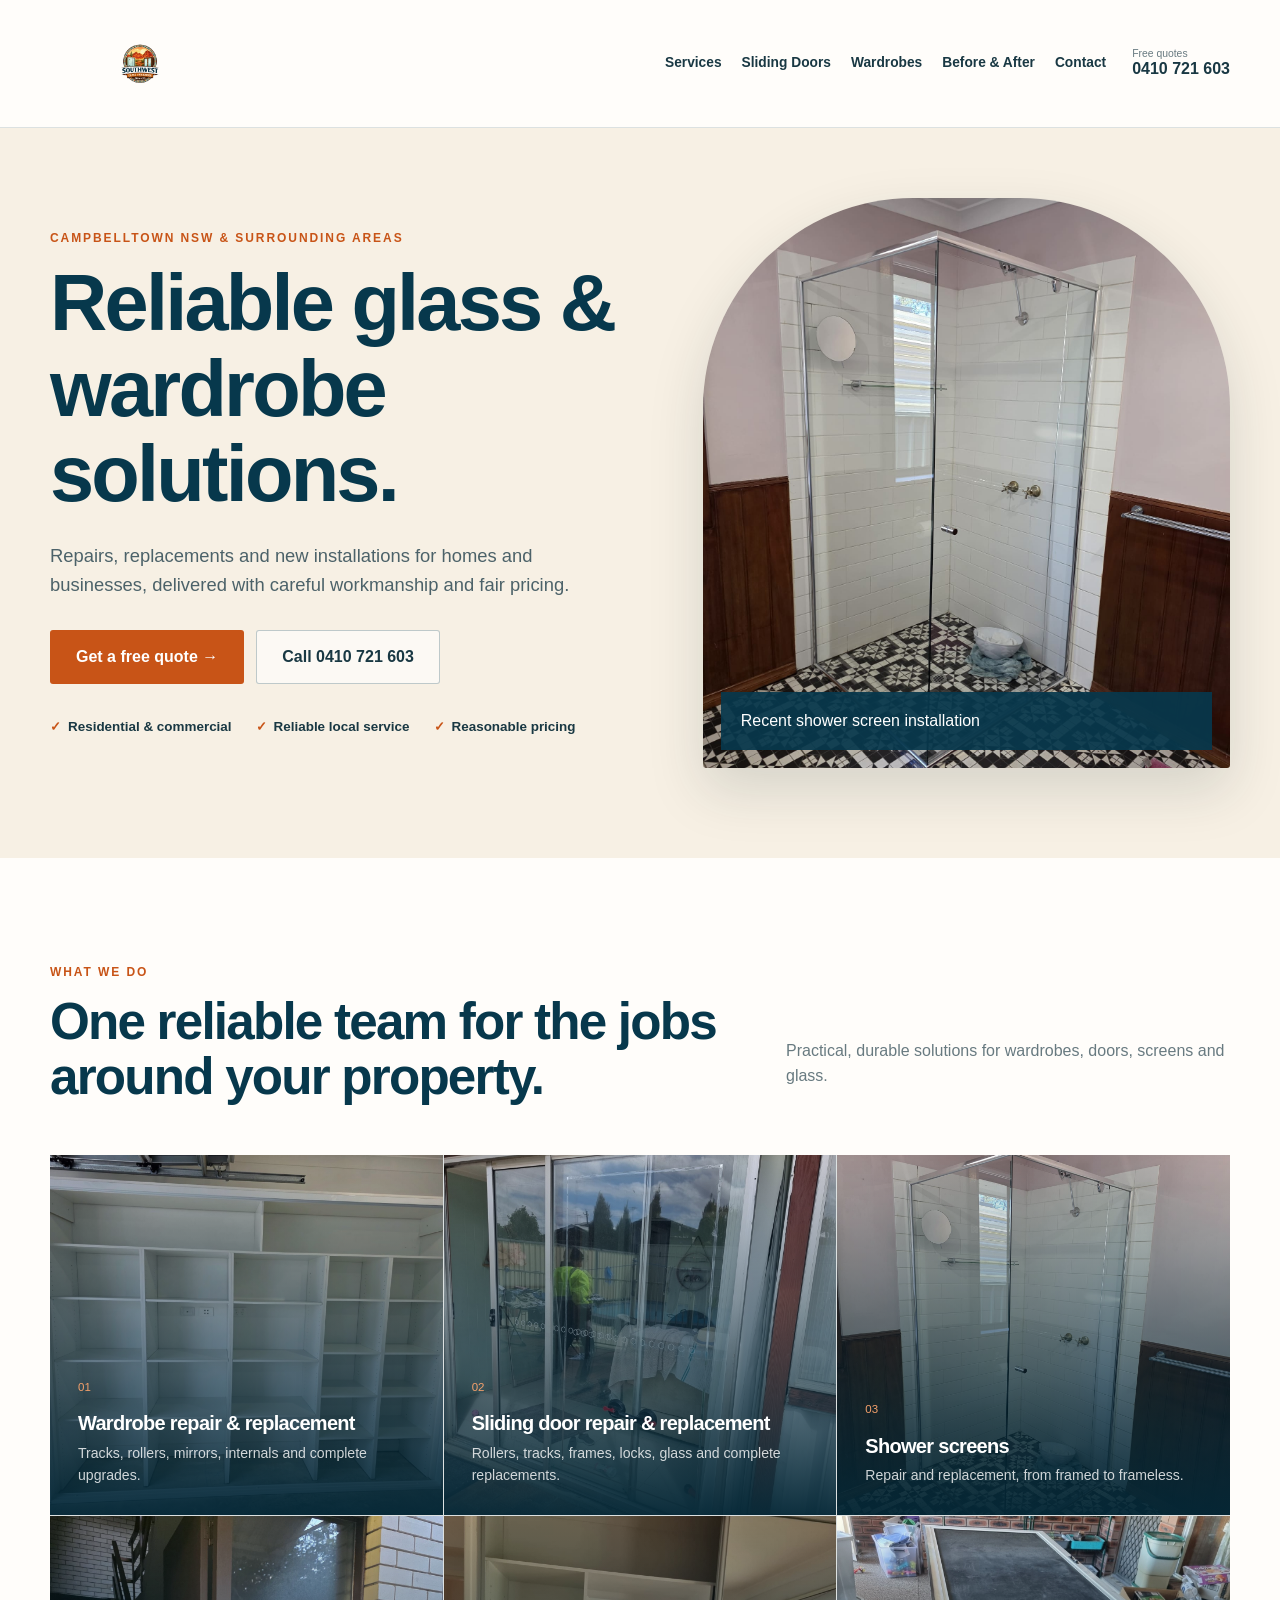
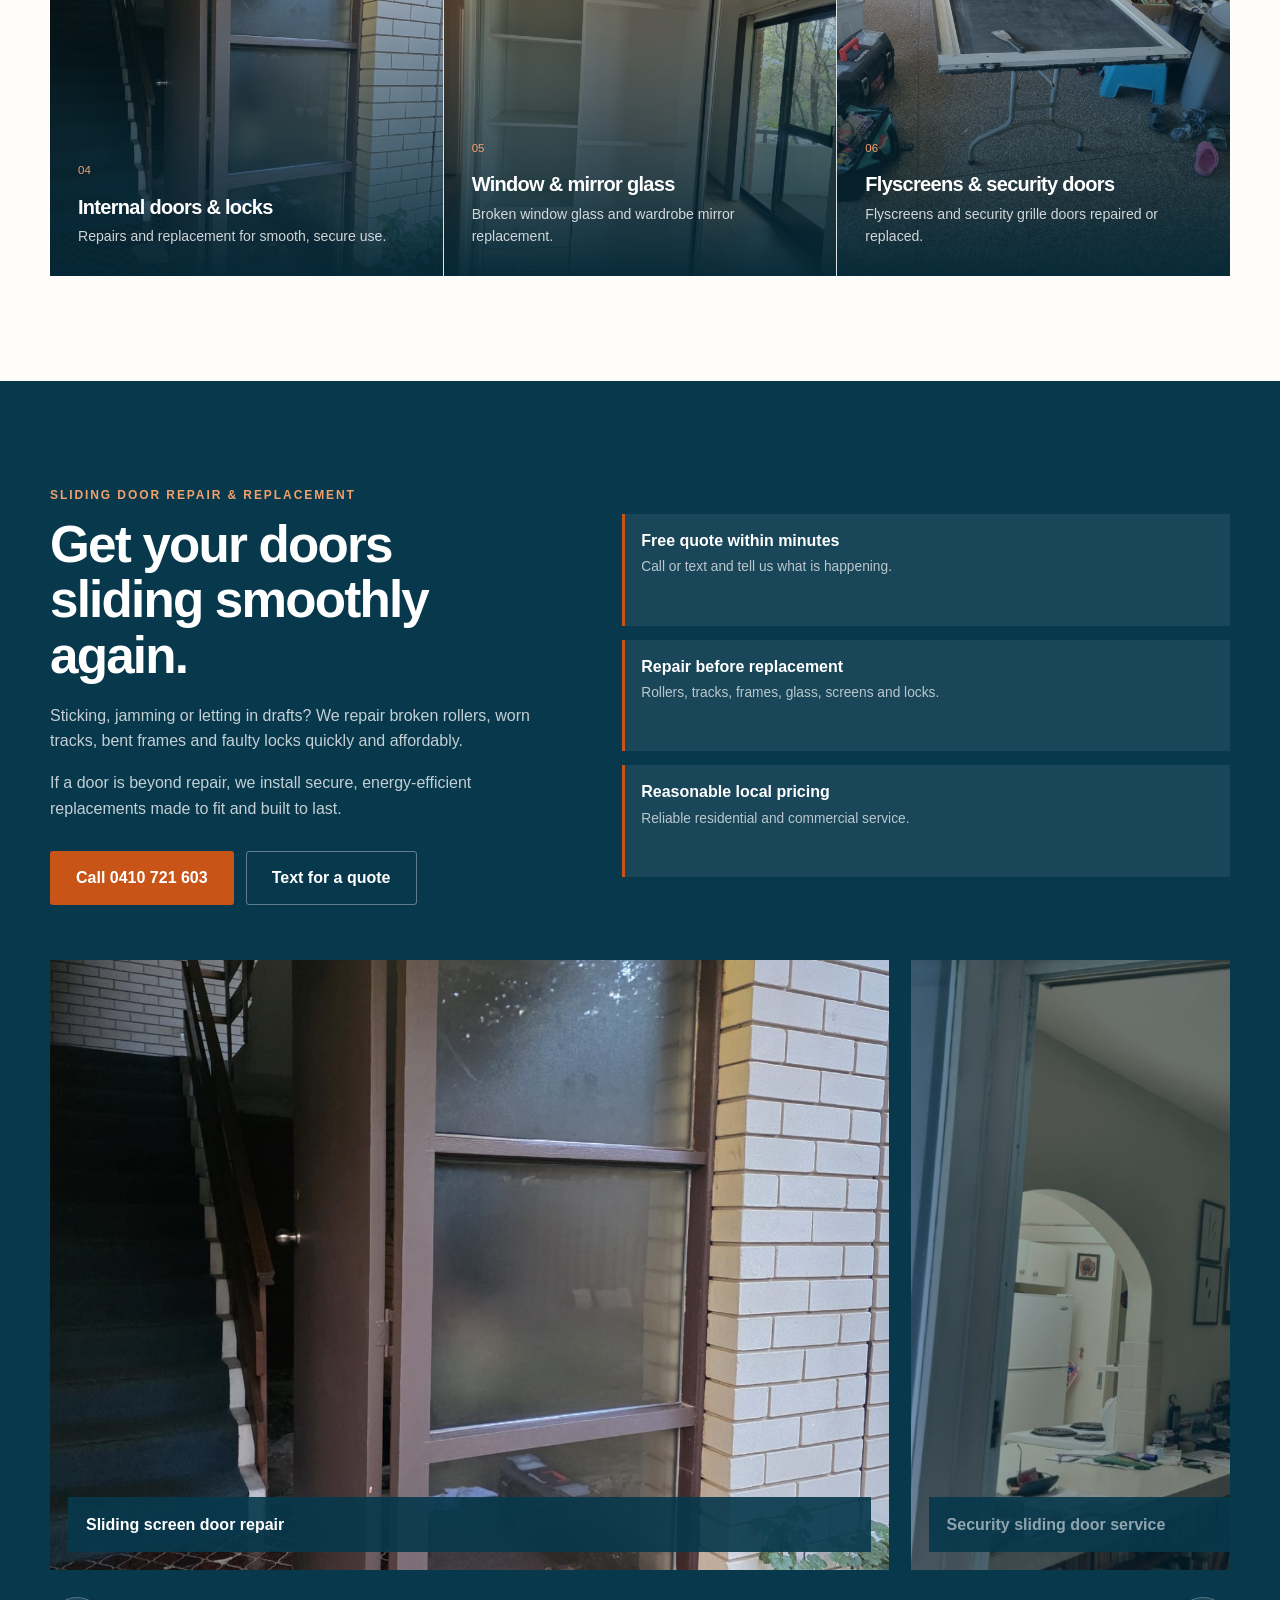
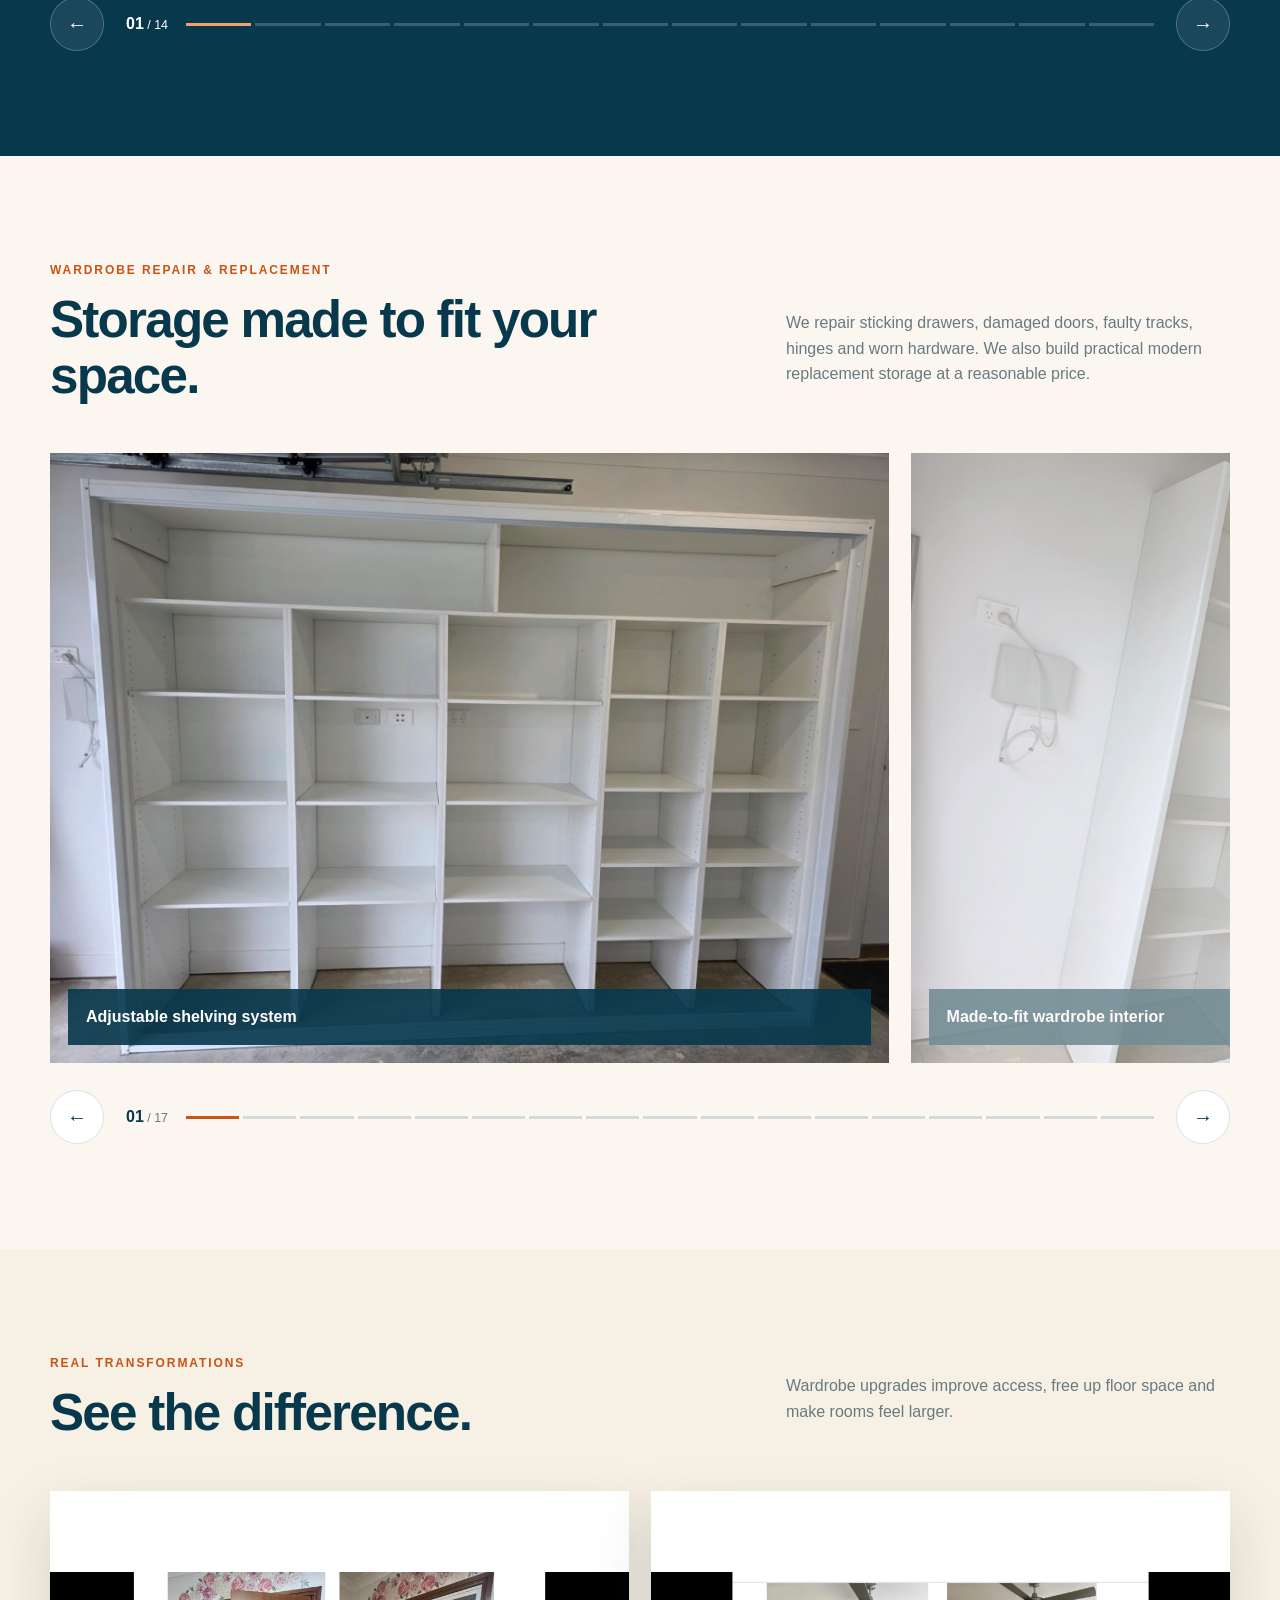
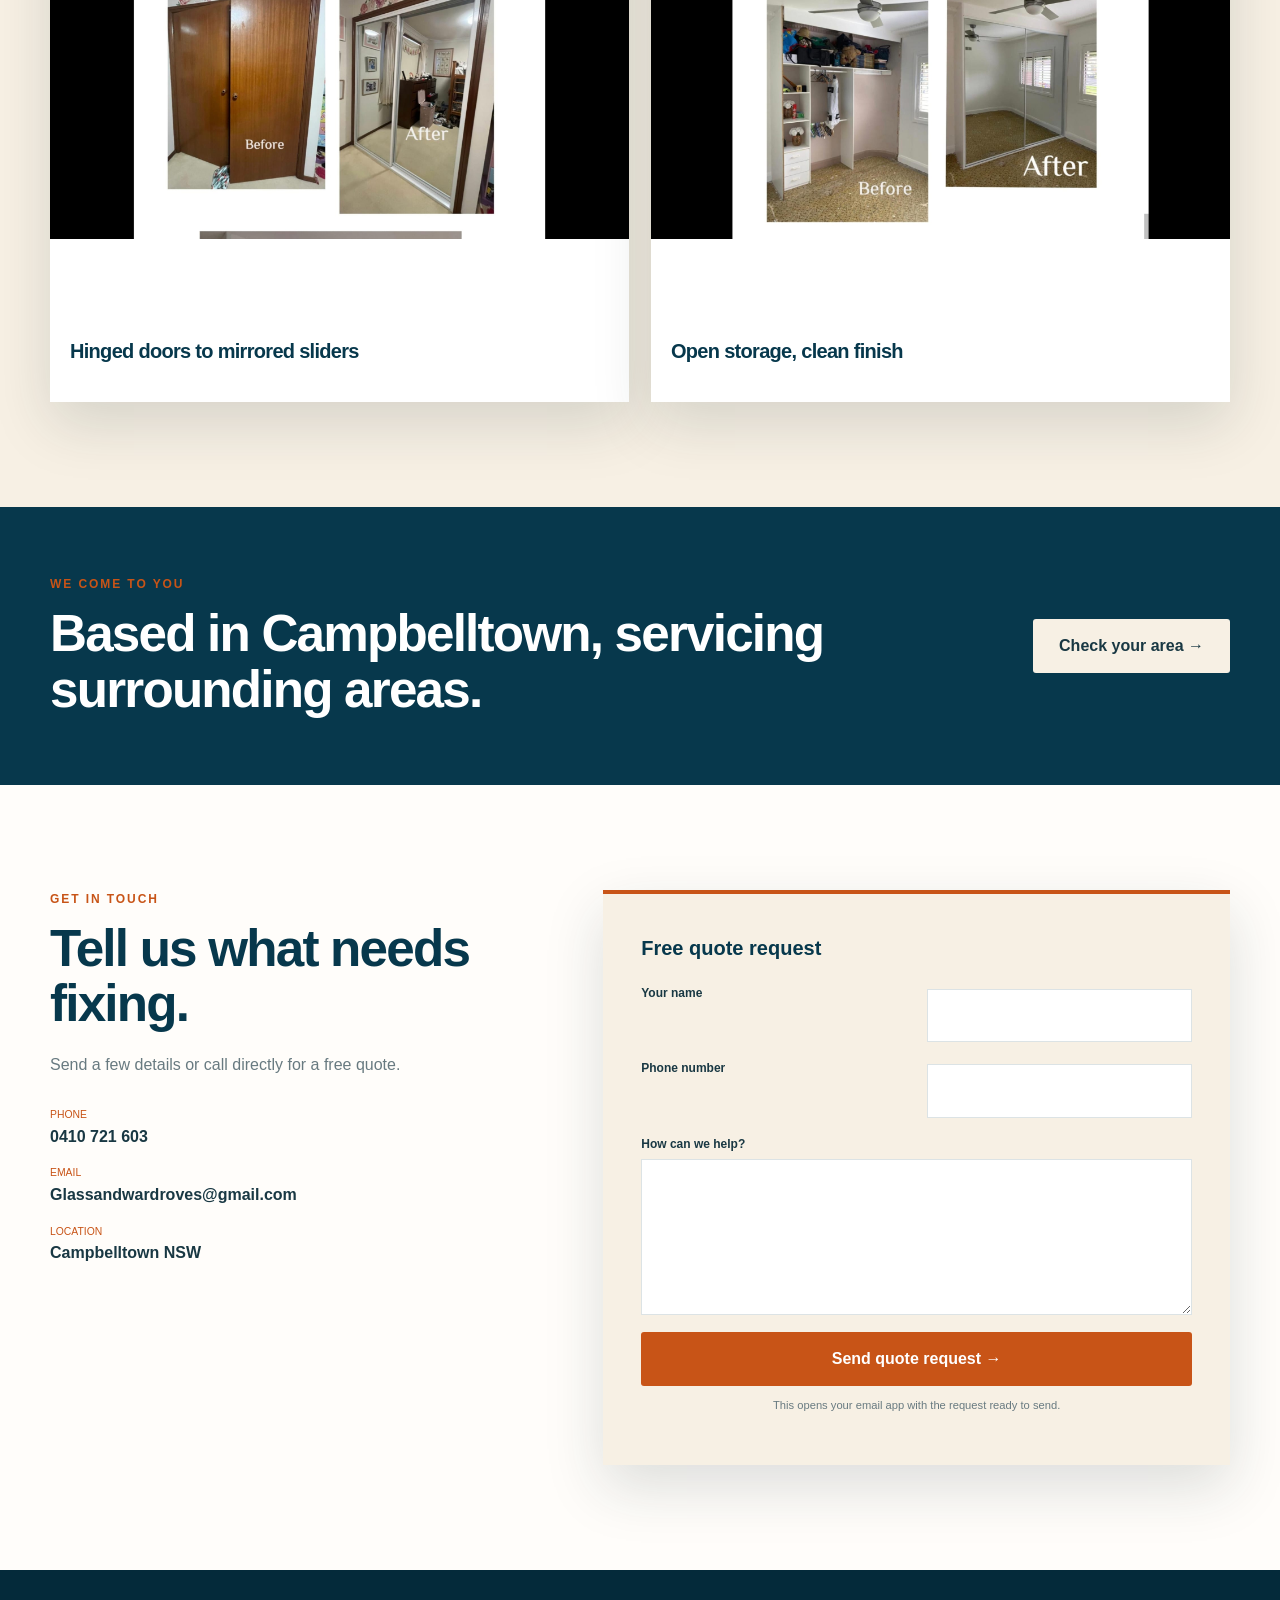
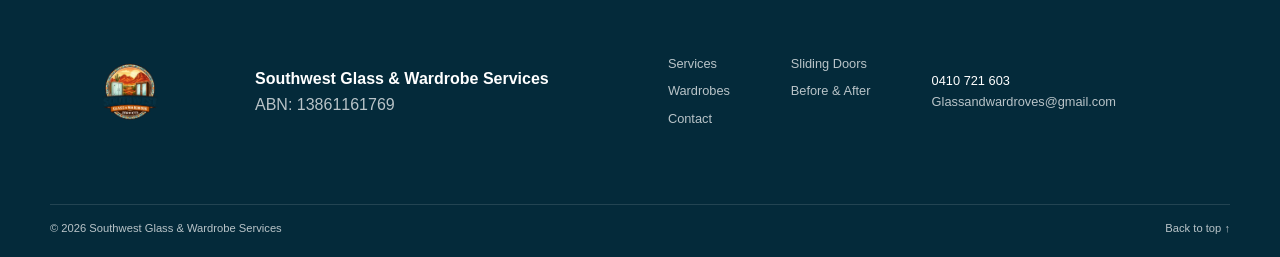
==== commit 2d0533f3: "Website" ====
--- a/index.html
+++ b/index.html
@@ -1,15 +1,48 @@
-<!doctype html><html lang="en"><head><meta charset="utf-8"><meta name="viewport" content="width=device-width,initial-scale=1"><meta name="description" content="Southwest Glass & Wardrobe Services provides wardrobe, glass, shower screen and door repairs across Campbelltown NSW."><title>Southwest Glass & Wardrobe Services</title><link rel="preconnect" href="https://fonts.googleapis.com"><link rel="preconnect" href="https://fonts.gstatic.com" crossorigin><link href="https://fonts.googleapis.com/css2?family=DM+Sans:wght@400;500;600;700&family=Libre+Franklin:wght@700;800&display=swap" rel="stylesheet"><link rel="stylesheet" href="styles.css"></head><body>
-<a class="skip" href="#main">Skip to content</a>
-<header id="home"><div class="container header-inner"><a class="brand" href="#home"><img src="assets/southwest-logo.png" alt="Southwest Glass and Wardrobe Services logo"></a><button class="menu" aria-expanded="false" aria-controls="nav" aria-label="Open navigation"><span></span><span></span><span></span></button><nav id="nav"><a href="#services">Services</a><a href="#wardrobes">Wardrobes</a><a href="#transformations">Before & After</a><a href="#work">Our Work</a><a href="#contact">Contact</a></nav><a class="call" href="tel:0410721603"><small>Free quotes</small><strong>0410 721 603</strong></a></div></header>
-<main id="main">
-<section class="hero"><div class="container hero-grid"><div><p class="eyebrow">Campbelltown NSW & surrounding areas</p><h1>Reliable glass &amp; wardrobe solutions.</h1><p class="lead">Repairs, replacements and new installations for homes and businesses, delivered with careful workmanship and fair pricing.</p><div class="actions"><a class="button primary" href="#contact">Get a free quote →</a><a class="button outline" href="tel:0410721603">Call 0410 721 603</a></div><ul class="trust"><li>Residential & commercial</li><li>Reliable local service</li><li>Reasonable pricing</li></ul></div><figure class="hero-photo"><img src="assets/work/hero-shower.jpeg" alt="Completed glass shower screen installation"><figcaption><small>Recent project</small><strong>Corner shower screen installation</strong></figcaption></figure></div></section>
-<section class="section" id="services"><div class="container"><div class="heading"><div><p class="eyebrow">What we do</p><h2>One reliable team for the jobs around your property.</h2></div><p>Practical, durable solutions for wardrobes, doors, screens and glass.</p></div><div class="services">
-<article><img src="assets/work/custom-wardrobe-interior.jpeg" alt="Custom wardrobe shelving"><div><span>01</span><h3>Wardrobe repair & replacement</h3><p>Tracks, rollers, mirrors, internals and complete upgrades.</p></div></article><article><img src="assets/work/mirrored-wardrobe.jpeg" alt="Mirrored sliding wardrobe doors"><div><span>02</span><h3>Sliding doors</h3><p>All types of sliding door repair and new installation.</p></div></article><article><img src="assets/work/frameless-shower.jpeg" alt="Frameless shower screen"><div><span>03</span><h3>Shower screens</h3><p>Repair and replacement, from framed to frameless.</p></div></article><article><img src="assets/work/internal-door-lock.jpeg" alt="Internal door and lock"><div><span>04</span><h3>Internal doors & locks</h3><p>Repairs and replacement for smooth, secure use.</p></div></article><article><img src="assets/work/transformation-panel-to-mirror.jpeg" alt="Wardrobe mirror replacement"><div><span>05</span><h3>Window & mirror glass</h3><p>Broken window glass and wardrobe mirror replacement.</p></div></article><article><img src="assets/work/security-screen.jpeg" alt="Security screen door"><div><span>06</span><h3>Flyscreens & security doors</h3><p>Flyscreens and security grill doors repaired or replaced.</p></div></article></div></div></section>
-<section class="section gallery-section" id="wardrobes"><div class="container"><div class="heading"><div><p class="eyebrow">Custom wardrobe gallery</p><h2>Storage made to fit your space.</h2></div><p>Browse recent wardrobe interiors, shelving, drawers, rails and mirrored sliding-door installations.</p></div><div class="carousel" aria-label="Wardrobe project gallery"><div class="viewport"><div class="track">
-<figure><img src="assets/wardrobe-slider/wardrobe-01.jpeg" alt="Adjustable wardrobe shelving"><figcaption>Adjustable shelving system</figcaption></figure><figure><img src="assets/wardrobe-slider/wardrobe-02.jpeg" alt="Made-to-fit wardrobe"><figcaption>Made-to-fit wardrobe interior</figcaption></figure><figure><img src="assets/wardrobe-slider/wardrobe-03.jpeg" alt="Wardrobe drawers and rails"><figcaption>Drawers and double hanging rails</figcaption></figure><figure><img src="assets/wardrobe-slider/wardrobe-04.jpeg" alt="Bedroom wardrobe storage"><figcaption>Flexible bedroom storage</figcaption></figure><figure><img src="assets/wardrobe-slider/wardrobe-05.jpeg" alt="Compact wardrobe"><figcaption>Compact wardrobe fit-out</figcaption></figure><figure><img src="assets/wardrobe-slider/wardrobe-06.jpeg" alt="Full wall wardrobe"><figcaption>Full-wall custom wardrobe</figcaption></figure><figure><img src="assets/wardrobe-slider/wardrobe-07.jpeg" alt="Black framed wardrobe"><figcaption>Black-framed custom installation</figcaption></figure><figure><img src="assets/wardrobe-slider/wardrobe-08.jpeg" alt="Multi section wardrobe"><figcaption>Multi-section shelving layout</figcaption></figure><figure><img src="assets/wardrobe-slider/wardrobe-09.jpeg" alt="Mirror wardrobe combination"><figcaption>Mirror door and storage combination</figcaption></figure><figure><img src="assets/wardrobe-slider/wardrobe-10.jpeg" alt="Mirrored sliding wardrobe"><figcaption>Mirrored slider installation</figcaption></figure><figure><img src="assets/wardrobe-slider/wardrobe-11.jpeg" alt="Practical mirrored wardrobe"><figcaption>Practical mirrored wardrobe</figcaption></figure><figure><img src="assets/wardrobe-slider/wardrobe-12.jpeg" alt="White panel wardrobe"><figcaption>White sliding-panel wardrobe</figcaption></figure><figure><img src="assets/wardrobe-slider/wardrobe-13.jpeg" alt="Double rail wardrobe"><figcaption>Double-rail wardrobe interior</figcaption></figure><figure><img src="assets/wardrobe-slider/wardrobe-14.jpeg" alt="Wardrobe with drawers and shelves"><figcaption>Drawers, shelves and hanging space</figcaption></figure><figure><img src="assets/wardrobe-slider/wardrobe-15.jpeg" alt="Deep wardrobe shelving"><figcaption>Deep adjustable shelving</figcaption></figure><figure><img src="assets/wardrobe-slider/wardrobe-16.jpeg" alt="Balanced wardrobe storage"><figcaption>Balanced custom storage layout</figcaption></figure>
-</div></div><div class="controls"><button class="prev" aria-label="Previous photo">←</button><div class="progress"><span><strong>01</strong> / 16</span><div class="dots"></div></div><button class="next" aria-label="Next photo">→</button></div></div></div></section>
-<section class="section transformations" id="transformations"><div class="container"><div class="dark-head"><p class="eyebrow">Real transformations</p><h2>See the difference.</h2><p>Wardrobe upgrades improve access, free up floor space and make rooms feel larger.</p></div><div class="before"><article><img src="assets/work/transformation-hinged-to-mirror.jpeg" alt="Before and after mirrored wardrobe"><div><span>01</span><h3>Hinged doors to mirrored sliders</h3></div></article><article><img src="assets/work/transformation-open-to-mirror.jpeg" alt="Open wardrobe fitted with mirrors"><div><span>02</span><h3>Open storage, clean finish</h3></div></article><article><img src="assets/work/transformation-panel-to-mirror.jpeg" alt="Panel replaced with mirror"><div><span>03</span><h3>Damaged panels replaced</h3></div></article></div></div></section>
-<section class="section work" id="work"><div class="container"><div class="heading"><div><p class="eyebrow">Recent work</p><h2>Built, fitted and finished with care.</h2></div><p>Wardrobe, shower glass and security screen work for local customers.</p></div><div class="work-grid"><figure><img src="assets/work/custom-wardrobe-interior.jpeg" alt="Custom wardrobe interior"><figcaption>Custom wardrobe interior</figcaption></figure><figure><img src="assets/work/frameless-shower.jpeg" alt="Frameless shower"><figcaption>Frameless shower glass</figcaption></figure><figure><img src="assets/work/security-screen.jpeg" alt="Security screen"><figcaption>Security screen & door</figcaption></figure></div></div></section>
-<section class="area"><div class="container area-inner"><div><p class="eyebrow">We come to you</p><h2>Based in Campbelltown, servicing surrounding areas.</h2></div><a class="button light" href="tel:0410721603">Check your area →</a></div></section>
-<section class="section" id="contact"><div class="container contact"><div><p class="eyebrow">Get in touch</p><h2>Tell us what needs fixing.</h2><p class="muted">Send a few details or call directly for a free quote.</p><div class="contact-list"><a href="tel:0410721603"><small>Phone</small><strong>0410 721 603</strong></a><a href="mailto:Glassandwardroves@gmail.com"><small>Email</small><strong>Glassandwardroves@gmail.com</strong></a><div><small>Location</small><strong>Campbelltown NSW</strong></div></div></div><form id="quote-form"><div class="form-title"><strong>Free quote request</strong><span>No obligation</span></div><label for="name">Your name</label><input id="name" name="name" required><label for="phone">Phone number</label><input id="phone" name="phone" required><label for="message">How can we help?</label><textarea id="message" name="message" rows="5" required></textarea><button class="button primary">Send quote request →</button><p>This opens your email app with the request ready to send.</p></form></div></section>
-</main><footer><div class="container footer-main"><a class="footer-logo" href="#home"><img src="assets/southwest-logo.png" alt="Southwest Glass and Wardrobe Services logo"></a><div class="footer-name"><strong>Southwest Glass & Wardrobe Services</strong><span>ABN: 13861161769</span></div><nav><a href="#services">Services</a><a href="#wardrobes">Wardrobes</a><a href="#transformations">Before & After</a><a href="#contact">Contact</a></nav><div class="footer-contact"><a href="tel:0410721603">0410 721 603</a><a href="mailto:Glassandwardroves@gmail.com">Glassandwardroves@gmail.com</a></div></div><div class="container footer-bottom"><span>© <span id="year"></span> Southwest Glass & Wardrobe Services</span><a href="#home">Back to top ↑</a></div></footer><script src="script.js"></script></body></html>
+<!doctype html>
+<html lang="en">
+<head>
+  <meta charset="utf-8">
+  <meta name="viewport" content="width=device-width,initial-scale=1">
+  <meta name="description" content="Glass, wardrobe, shower screen and sliding door repairs and replacements in Campbelltown NSW.">
+  <meta name="theme-color" content="#07384c">
+  <title>Southwest Glass & Wardrobe Services | Campbelltown NSW</title>
+  <style>
+    :root{--navy:#07384c;--orange:#c85417;--cream:#f7f0e4;--white:#fffdfa;--ink:#193843;--muted:#687a80;--line:rgba(7,56,76,.14);--shadow:0 22px 55px rgba(30,45,46,.15)}
+    *{box-sizing:border-box}html{scroll-behavior:smooth}body{margin:0;background:var(--white);color:var(--ink);font-family:Arial,Helvetica,sans-serif;line-height:1.6}body.menu-open{overflow:hidden}img{display:block;max-width:100%}a{color:inherit;text-decoration:none}button,input,textarea{font:inherit}.container{width:min(1180px,calc(100% - 40px));margin:auto}.skip{position:fixed;z-index:100;top:8px;left:8px;padding:8px 12px;background:var(--navy);color:white;transform:translateY(-160%)}.skip:focus{transform:none}.eyebrow{margin:0 0 12px;color:var(--orange);font-size:.75rem;font-weight:700;letter-spacing:.16em;text-transform:uppercase}h1,h2,h3{margin-top:0;color:var(--navy);line-height:1.08;letter-spacing:-.035em}h1{max-width:760px;margin-bottom:24px;font-size:clamp(3.2rem,6.2vw,6.4rem)}h2{margin-bottom:20px;font-size:clamp(2.35rem,4vw,4rem)}h3{font-size:1.25rem}.section{padding:105px 0}.button{display:inline-flex;min-height:54px;align-items:center;justify-content:center;padding:0 25px;border:1px solid transparent;border-radius:3px;font-weight:700;transition:.2s}.button:hover{transform:translateY(-2px)}.primary{background:var(--orange);color:white}.outline{border-color:rgba(7,56,76,.25);background:rgba(255,255,255,.6)}
+    header{position:relative;z-index:30;height:128px;border-bottom:1px solid var(--line);background:var(--white)}.header-inner{display:flex;height:100%;align-items:center}.brand{width:180px;flex:0 0 180px;margin-right:auto}.brand img{width:100%;height:110px;object-fit:contain}.site-nav{display:flex;align-items:center;gap:20px;margin-right:26px;font-size:.86rem;font-weight:600}.site-nav a:hover{color:var(--orange)}.call{display:flex;flex-direction:column;line-height:1.15;white-space:nowrap}.call small{color:var(--muted);font-size:.65rem}.menu{display:none;width:44px;height:44px;padding:9px;border:0;background:none}.menu span{display:block;height:2px;margin:5px;background:var(--navy)}
+    .hero{padding:70px 0 90px;background:var(--cream)}.hero-grid{display:grid;grid-template-columns:1.05fr .95fr;align-items:center;gap:70px}.lead{max-width:650px;color:#4c6269;font-size:1.15rem}.actions{display:flex;flex-wrap:wrap;gap:12px;margin-top:30px}.trust{display:flex;flex-wrap:wrap;gap:24px;margin:32px 0 0;padding:0;list-style:none;font-size:.84rem;font-weight:600}.trust li:before{content:"✓";margin-right:7px;color:var(--orange)}.hero-photo{position:relative;margin:0}.hero-photo img{width:100%;height:570px;border-radius:210px 210px 3px 3px;object-fit:cover;box-shadow:var(--shadow)}.hero-photo figcaption{position:absolute;right:18px;bottom:18px;left:18px;padding:16px 20px;background:rgba(7,56,76,.92);color:white}
+    .heading{display:grid;grid-template-columns:1.2fr .8fr;align-items:end;gap:70px;margin-bottom:50px}.heading h2{margin:0}.heading>p,.muted{color:var(--muted)}.services{display:grid;grid-template-columns:repeat(3,1fr);gap:1px;background:var(--line)}.services article{position:relative;overflow:hidden;min-height:360px;background:var(--navy);isolation:isolate}.services article:after{content:"";position:absolute;z-index:-1;inset:0;background:linear-gradient(transparent,rgba(4,39,54,.96))}.services img{position:absolute;z-index:-2;width:100%;height:100%;object-fit:cover}.services article>div{position:absolute;right:0;bottom:0;left:0;padding:28px}.services span{color:#f4a06b;font-size:.72rem}.services h3{margin:15px 0 7px;color:white}.services p{margin:0;color:rgba(255,255,255,.8);font-size:.88rem}
+    .sliding-section{overflow:hidden;background:var(--navy);color:white}.sliding-intro{display:grid;grid-template-columns:.9fr 1.1fr;gap:75px;margin-bottom:55px}.sliding-intro h2{color:white}.sliding-intro .eyebrow{color:#f4a06b}.sliding-intro p{color:rgba(255,255,255,.76)}.sliding-points{display:grid;gap:14px;margin:28px 0;padding:0;list-style:none}.sliding-points li{padding:14px 16px;border-left:3px solid var(--orange);background:rgba(255,255,255,.07)}.sliding-points strong{display:block;color:white}.sliding-points span{color:rgba(255,255,255,.7);font-size:.86rem}.sliding-section .outline{border-color:rgba(255,255,255,.35);color:white;background:transparent}.gallery-section{overflow:hidden;background:#fbf7f0}.viewport{overflow:hidden}.track{display:flex;gap:22px;transition:transform .55s cubic-bezier(.22,.61,.36,1)}.track figure{position:relative;flex:0 0 calc(72% - 11px);height:610px;margin:0;overflow:hidden;background:#ddd;opacity:.55;transition:.4s}.track figure.active{opacity:1}.track img{width:100%;height:100%;object-fit:cover}.track figcaption{position:absolute;right:18px;bottom:18px;left:18px;padding:15px 18px;background:rgba(7,56,76,.9);color:white;font-weight:700}.controls{display:flex;align-items:center;gap:22px;margin-top:27px}.controls>button{display:grid;width:54px;height:54px;flex:0 0 54px;place-items:center;border:1px solid var(--line);border-radius:50%;background:white;color:var(--navy);font-size:1.25rem;cursor:pointer}.progress{display:flex;min-width:0;flex:1;align-items:center;gap:18px}.progress>span{white-space:nowrap;color:var(--muted);font-size:.78rem}.progress strong{color:var(--navy);font-size:1rem}.dots{display:flex;flex:1;gap:4px}.dot{height:3px;flex:1;padding:0;border:0;background:rgba(7,56,76,.16)}.dot.active{background:var(--orange)}.sliding-section .progress span,.sliding-section .progress strong{color:white}.sliding-section .controls>button{border-color:rgba(255,255,255,.24);background:rgba(255,255,255,.08);color:white}.sliding-section .dot{background:rgba(255,255,255,.2)}.sliding-section .dot.active{background:#f4a06b}
+    .transformations{background:var(--cream)}.before{display:grid;grid-template-columns:1fr 1fr;gap:22px}.before article{background:white;box-shadow:var(--shadow)}.before img{width:100%;height:430px;object-fit:contain}.before div{padding:20px}.area{padding:68px 0;background:var(--navy)}.area-inner{display:flex;align-items:center;justify-content:space-between;gap:35px}.area h2{max-width:800px;margin:0;color:white}.area .button{background:var(--cream)}
+    .contact{display:grid;grid-template-columns:.85fr 1.15fr;gap:90px}.contact-list{display:grid;gap:16px;margin-top:30px}.contact-list>*{display:flex;flex-direction:column}.contact-list small{color:var(--orange);font-size:.65rem;text-transform:uppercase}.contact-list strong{overflow-wrap:anywhere}form{display:grid;grid-template-columns:1fr 1fr;column-gap:20px;padding:38px;border-top:4px solid var(--orange);background:var(--cream);box-shadow:var(--shadow)}.form-title{grid-column:1/-1;margin-bottom:20px;color:var(--navy);font-size:1.25rem;font-weight:700}form label{font-size:.75rem;font-weight:700}form input,form textarea{width:100%;margin:5px 0 17px;padding:13px;border:1px solid var(--line);background:white}form label[for=message],form textarea,form button,form>p{grid-column:1/-1}form>p{color:var(--muted);font-size:.7rem;text-align:center}
+    footer{padding:42px 0 20px;background:#042a3a;color:rgba(255,255,255,.72)}.footer-main{display:grid;grid-template-columns:180px 1.3fr .8fr 1fr;align-items:center;gap:25px;padding-bottom:32px}.footer-logo img{width:160px;height:160px;object-fit:contain}.footer-name,.footer-contact{display:flex;flex-direction:column}.footer-name strong,.footer-contact a:first-child{color:white}.footer-main nav{display:grid;grid-template-columns:1fr 1fr;gap:7px;font-size:.8rem}.footer-contact{font-size:.8rem;overflow-wrap:anywhere}.footer-bottom{display:flex;justify-content:space-between;padding-top:15px;border-top:1px solid rgba(255,255,255,.12);font-size:.7rem}
+    @media(max-width:1050px){header{height:112px}.brand{width:150px;flex-basis:150px}.brand img{height:98px}.site-nav{gap:12px;margin-right:14px}.hero-grid{gap:35px}.footer-main{grid-template-columns:150px 1.2fr .8fr}.footer-contact{grid-column:2/4}}
+    @media(max-width:850px){header{height:104px}.brand{width:145px;flex-basis:145px}.brand img{height:94px}.menu{display:block}.call{margin-left:7px}.site-nav{position:fixed;top:104px;right:0;bottom:0;left:0;display:flex;visibility:hidden;margin:0;padding:45px 28px;flex-direction:column;align-items:flex-start;background:var(--cream);opacity:0}.site-nav.open{visibility:visible;opacity:1}.site-nav a{font-size:1.5rem;font-weight:700}.hero-grid,.heading,.contact,.sliding-intro{grid-template-columns:1fr}.sliding-intro{gap:20px}.services{grid-template-columns:1fr 1fr}.track figure{flex-basis:82%;height:540px}.before{grid-template-columns:1fr}.footer-main{grid-template-columns:150px 1fr}.footer-main nav,.footer-contact{grid-column:1/3}}
+    @media(max-width:600px){.container{width:min(100% - 28px,520px)}.section{padding:75px 0}header{height:98px}.brand{width:130px;flex-basis:130px}.brand img{height:90px}.site-nav{top:98px}.call small{display:none}.call strong{font-size:.76rem}.hero{padding:48px 0 72px}.hero-photo img{height:460px}.actions{flex-direction:column}.trust{display:grid;gap:8px}.heading{gap:16px}.services{grid-template-columns:1fr}.track{gap:0}.track figure{flex-basis:100%;height:460px}.controls{gap:10px}.controls>button{width:46px;height:46px;flex-basis:46px}.before img{height:330px}.area-inner{align-items:flex-start;flex-direction:column}form{grid-template-columns:1fr;padding:26px 20px}form label,form input{grid-column:1}.footer-main{grid-template-columns:1fr;text-align:center}.footer-logo img{width:220px;height:220px;margin:auto}.footer-name,.footer-contact{align-items:center}.footer-main nav,.footer-contact{grid-column:1}.footer-bottom{flex-direction:column;gap:7px;text-align:center}}
+    @media(max-width:380px){.brand{width:115px;flex-basis:115px}.call strong{font-size:.68rem}.menu{width:39px;padding:6px}.track figure{height:400px}}
+  </style>
+</head>
+<body>
+  <a class="skip" href="#main">Skip to content</a>
+  <header id="home"><div class="container header-inner"><a class="brand" href="#home"><img src="assets/southwest-logo.png" alt="Southwest Glass and Wardrobe Services logo"></a><button class="menu" aria-expanded="false" aria-controls="site-nav" aria-label="Open navigation"><span></span><span></span><span></span></button><nav class="site-nav" id="site-nav"><a href="#services">Services</a><a href="#sliding-doors">Sliding Doors</a><a href="#wardrobes">Wardrobes</a><a href="#transformations">Before & After</a><a href="#contact">Contact</a></nav><a class="call" href="tel:0410721603"><small>Free quotes</small><strong>0410 721 603</strong></a></div></header>
+  <main id="main">
+    <section class="hero"><div class="container hero-grid"><div><p class="eyebrow">Campbelltown NSW & surrounding areas</p><h1>Reliable glass & wardrobe solutions.</h1><p class="lead">Repairs, replacements and new installations for homes and businesses, delivered with careful workmanship and fair pricing.</p><div class="actions"><a class="button primary" href="#contact">Get a free quote →</a><a class="button outline" href="tel:0410721603">Call 0410 721 603</a></div><ul class="trust"><li>Residential & commercial</li><li>Reliable local service</li><li>Reasonable pricing</li></ul></div><figure class="hero-photo"><img src="assets/work/hero-shower.jpeg" alt="Completed shower screen installation"><figcaption>Recent shower screen installation</figcaption></figure></div></section>
+    <section class="section" id="services"><div class="container"><div class="heading"><div><p class="eyebrow">What we do</p><h2>One reliable team for the jobs around your property.</h2></div><p>Practical, durable solutions for wardrobes, doors, screens and glass.</p></div><div class="services"><article><img src="assets/wardrobe-slider/wardrobe-01.jpeg" alt="Custom wardrobe"><div><span>01</span><h3>Wardrobe repair & replacement</h3><p>Tracks, rollers, mirrors, internals and complete upgrades.</p></div></article><article><img src="assets/sliding-door-slider/door-05.jpeg" alt="Sliding door repair"><div><span>02</span><h3>Sliding door repair & replacement</h3><p>Rollers, tracks, frames, locks, glass and complete replacements.</p></div></article><article><img src="assets/work/hero-shower.jpeg" alt="Shower screen"><div><span>03</span><h3>Shower screens</h3><p>Repair and replacement, from framed to frameless.</p></div></article><article><img src="assets/sliding-door-slider/door-01.jpeg" alt="Door and lock"><div><span>04</span><h3>Internal doors & locks</h3><p>Repairs and replacement for smooth, secure use.</p></div></article><article><img src="assets/wardrobe-slider/wardrobe-10.jpeg" alt="Mirror glass"><div><span>05</span><h3>Window & mirror glass</h3><p>Broken window glass and wardrobe mirror replacement.</p></div></article><article><img src="assets/sliding-door-slider/door-07.jpeg" alt="Flyscreens"><div><span>06</span><h3>Flyscreens & security doors</h3><p>Flyscreens and security grille doors repaired or replaced.</p></div></article></div></div></section>
+    <section class="section sliding-section" id="sliding-doors"><div class="container"><div class="sliding-intro"><div><p class="eyebrow">Sliding door repair & replacement</p><h2>Get your doors sliding smoothly again.</h2><p>Sticking, jamming or letting in drafts? We repair broken rollers, worn tracks, bent frames and faulty locks quickly and affordably.</p><p>If a door is beyond repair, we install secure, energy-efficient replacements made to fit and built to last.</p><div class="actions"><a class="button primary" href="tel:0410721603">Call 0410 721 603</a><a class="button outline" href="sms:0410721603">Text for a quote</a></div></div><ul class="sliding-points"><li><strong>Free quote within minutes</strong><span>Call or text and tell us what is happening.</span></li><li><strong>Repair before replacement</strong><span>Rollers, tracks, frames, glass, screens and locks.</span></li><li><strong>Reasonable local pricing</strong><span>Reliable residential and commercial service.</span></li></ul></div><div class="carousel" data-carousel><div class="viewport"><div class="track">
+      <figure><img src="assets/sliding-door-slider/door-01.jpeg" alt="Sliding screen door repair"><figcaption>Sliding screen door repair</figcaption></figure><figure><img src="assets/sliding-door-slider/door-02.jpeg" alt="Security sliding door"><figcaption>Security sliding door service</figcaption></figure><figure><img src="assets/sliding-door-slider/door-03.jpeg" alt="Security screen entrance"><figcaption>Entrance screen and door repair</figcaption></figure><figure><img src="assets/sliding-door-slider/door-04.jpeg" alt="Sliding glass panel repair"><figcaption>Glass panel replacement in progress</figcaption></figure><figure><img src="assets/sliding-door-slider/door-05.jpeg" alt="Sliding glass door repair"><figcaption>Sliding glass door repair</figcaption></figure><figure><img src="assets/sliding-door-slider/door-06.jpeg" alt="Apartment sliding doors"><figcaption>Apartment sliding-door servicing</figcaption></figure><figure><img src="assets/sliding-door-slider/door-07.jpeg" alt="Flyscreen repair"><figcaption>Flyscreen rollers and mesh repair</figcaption></figure><figure><img src="assets/sliding-door-slider/door-08.jpeg" alt="Glass replacement"><figcaption>Replacement glass and frame work</figcaption></figure><figure><img src="assets/sliding-door-slider/door-09.jpeg" alt="Balcony screen door"><figcaption>Balcony screen door installation</figcaption></figure><figure><img src="assets/sliding-door-slider/door-10.jpeg" alt="Sliding screen door"><figcaption>Smooth-running screen door</figcaption></figure><figure><img src="assets/sliding-door-slider/door-11.jpeg" alt="Security grille door"><figcaption>Security grille door service</figcaption></figure><figure><img src="assets/sliding-door-slider/door-12.jpeg" alt="Sidelight glass"><figcaption>Sidelight glass replacement</figcaption></figure><figure><img src="assets/sliding-door-slider/door-13.jpeg" alt="Door frame"><figcaption>Door frame and glass replacement</figcaption></figure><figure><img src="assets/sliding-door-slider/door-14.jpeg" alt="Sliding screen panel"><figcaption>Repaired sliding screen panel</figcaption></figure>
+    </div></div><div class="controls"><button class="prev" aria-label="Previous sliding door photo">←</button><div class="progress"><span><strong>01</strong> / 14</span><div class="dots"></div></div><button class="next" aria-label="Next sliding door photo">→</button></div></div></div></section>
+    <section class="section gallery-section" id="wardrobes"><div class="container"><div class="heading"><div><p class="eyebrow">Wardrobe repair & replacement</p><h2>Storage made to fit your space.</h2></div><p>We repair sticking drawers, damaged doors, faulty tracks, hinges and worn hardware. We also build practical modern replacement storage at a reasonable price.</p></div><div class="carousel" data-carousel><div class="viewport"><div class="track">
+      <figure><img src="assets/wardrobe-slider/wardrobe-01.jpeg" alt="Wardrobe shelving"><figcaption>Adjustable shelving system</figcaption></figure><figure><img src="assets/wardrobe-slider/wardrobe-02.jpeg" alt="Wardrobe interior"><figcaption>Made-to-fit wardrobe interior</figcaption></figure><figure><img src="assets/wardrobe-slider/wardrobe-03.jpeg" alt="Wardrobe rails"><figcaption>Drawers and hanging rails</figcaption></figure><figure><img src="assets/wardrobe-slider/wardrobe-04.jpeg" alt="Bedroom wardrobe"><figcaption>Flexible bedroom storage</figcaption></figure><figure><img src="assets/wardrobe-slider/wardrobe-05.jpeg" alt="Compact wardrobe"><figcaption>Compact wardrobe fit-out</figcaption></figure><figure><img src="assets/wardrobe-slider/wardrobe-06.jpeg" alt="Custom wardrobe"><figcaption>Custom wardrobe interior</figcaption></figure><figure><img src="assets/wardrobe-slider/wardrobe-07.jpeg" alt="Large wardrobe"><figcaption>Full-wall wardrobe installation</figcaption></figure><figure><img src="assets/wardrobe-slider/wardrobe-08.jpeg" alt="Wardrobe layout"><figcaption>Multi-section storage layout</figcaption></figure><figure><img src="assets/wardrobe-slider/wardrobe-09.jpeg" alt="Wardrobe shelving"><figcaption>Practical shelving and drawers</figcaption></figure><figure><img src="assets/wardrobe-slider/wardrobe-10.jpeg" alt="Mirror wardrobe"><figcaption>Mirrored sliding wardrobe</figcaption></figure><figure><img src="assets/wardrobe-slider/wardrobe-11.jpeg" alt="Mirror door storage"><figcaption>Mirror door and storage</figcaption></figure><figure><img src="assets/wardrobe-slider/wardrobe-12.jpeg" alt="Mirrored slider"><figcaption>Mirrored slider installation</figcaption></figure><figure><img src="assets/wardrobe-slider/wardrobe-13.jpeg" alt="White wardrobe"><figcaption>White sliding-panel wardrobe</figcaption></figure><figure><img src="assets/wardrobe-slider/wardrobe-14.jpeg" alt="Wardrobe rails"><figcaption>Double-rail wardrobe interior</figcaption></figure><figure><img src="assets/wardrobe-slider/wardrobe-15.jpeg" alt="Wardrobe drawers"><figcaption>Drawers, shelves and hanging space</figcaption></figure><figure><img src="assets/wardrobe-slider/wardrobe-16.jpeg" alt="Deep shelving"><figcaption>Deep adjustable shelving</figcaption></figure><figure><img src="assets/wardrobe-slider/wardrobe-17.jpeg" alt="Wardrobe project"><figcaption>Wardrobe repair and replacement project</figcaption></figure>
+    </div></div><div class="controls"><button class="prev" aria-label="Previous wardrobe photo">←</button><div class="progress"><span><strong>01</strong> / 17</span><div class="dots"></div></div><button class="next" aria-label="Next wardrobe photo">→</button></div></div></div></section>
+    <section class="section transformations" id="transformations"><div class="container"><div class="heading"><div><p class="eyebrow">Real transformations</p><h2>See the difference.</h2></div><p>Wardrobe upgrades improve access, free up floor space and make rooms feel larger.</p></div><div class="before"><article><img src="assets/work/before-after-1.jpeg" alt="Before and after wardrobe"><div><h3>Hinged doors to mirrored sliders</h3></div></article><article><img src="assets/work/before-after-2.jpeg" alt="Wardrobe transformation"><div><h3>Open storage, clean finish</h3></div></article></div></div></section>
+    <section class="area"><div class="container area-inner"><div><p class="eyebrow">We come to you</p><h2>Based in Campbelltown, servicing surrounding areas.</h2></div><a class="button" href="tel:0410721603">Check your area →</a></div></section>
+    <section class="section" id="contact"><div class="container contact"><div><p class="eyebrow">Get in touch</p><h2>Tell us what needs fixing.</h2><p class="muted">Send a few details or call directly for a free quote.</p><div class="contact-list"><a href="tel:0410721603"><small>Phone</small><strong>0410 721 603</strong></a><a href="mailto:Glassandwardroves@gmail.com"><small>Email</small><strong>Glassandwardroves@gmail.com</strong></a><div><small>Location</small><strong>Campbelltown NSW</strong></div></div></div><form id="quote-form"><div class="form-title">Free quote request</div><label for="name">Your name</label><input id="name" name="name" required><label for="phone">Phone number</label><input id="phone" name="phone" required><label for="message">How can we help?</label><textarea id="message" name="message" rows="5" required></textarea><button class="button primary">Send quote request →</button><p>This opens your email app with the request ready to send.</p></form></div></section>
+  </main>
+  <footer><div class="container footer-main"><a class="footer-logo" href="#home"><img src="assets/southwest-logo.png" alt="Southwest logo"></a><div class="footer-name"><strong>Southwest Glass & Wardrobe Services</strong><span>ABN: 13861161769</span></div><nav><a href="#services">Services</a><a href="#sliding-doors">Sliding Doors</a><a href="#wardrobes">Wardrobes</a><a href="#transformations">Before & After</a><a href="#contact">Contact</a></nav><div class="footer-contact"><a href="tel:0410721603">0410 721 603</a><a href="mailto:Glassandwardroves@gmail.com">Glassandwardroves@gmail.com</a></div></div><div class="container footer-bottom"><span>© <span id="year"></span> Southwest Glass & Wardrobe Services</span><a href="#home">Back to top ↑</a></div></footer>
+  <script>
+    const menu=document.querySelector('.menu'),nav=document.querySelector('.site-nav');function closeMenu(){menu.setAttribute('aria-expanded','false');nav.classList.remove('open');document.body.classList.remove('menu-open')}menu.addEventListener('click',()=>{const open=menu.getAttribute('aria-expanded')==='true';menu.setAttribute('aria-expanded',String(!open));nav.classList.toggle('open',!open);document.body.classList.toggle('menu-open',!open)});nav.querySelectorAll('a').forEach(a=>a.addEventListener('click',closeMenu));
+    document.querySelectorAll('[data-carousel]').forEach(carousel=>{const track=carousel.querySelector('.track'),slides=[...track.children],dotsBox=carousel.querySelector('.dots'),counter=carousel.querySelector('.progress strong');let current=0,timer,startX=0;slides.forEach((_,i)=>{const b=document.createElement('button');b.className='dot';b.setAttribute('aria-label',`Show photo ${i+1}`);b.addEventListener('click',()=>{show(i);restart()});dotsBox.appendChild(b)});const dots=[...dotsBox.children];function show(i){current=(i+slides.length)%slides.length;const gap=parseFloat(getComputedStyle(track).gap)||0;track.style.transform=`translateX(-${current*(slides[0].getBoundingClientRect().width+gap)}px)`;slides.forEach((s,n)=>s.classList.toggle('active',n===current));dots.forEach((d,n)=>d.classList.toggle('active',n===current));counter.textContent=String(current+1).padStart(2,'0')}function restart(){clearInterval(timer);if(!matchMedia('(prefers-reduced-motion: reduce)').matches)timer=setInterval(()=>show(current+1),5000)}carousel.querySelector('.prev').onclick=()=>{show(current-1);restart()};carousel.querySelector('.next').onclick=()=>{show(current+1);restart()};carousel.addEventListener('touchstart',e=>startX=e.touches[0].clientX,{passive:true});carousel.addEventListener('touchend',e=>{const d=e.changedTouches[0].clientX-startX;if(Math.abs(d)>45)show(current+(d<0?1:-1));restart()},{passive:true});window.addEventListener('resize',()=>show(current));show(0);restart()});
+    document.querySelector('#quote-form').addEventListener('submit',e=>{e.preventDefault();const d=new FormData(e.currentTarget),s=encodeURIComponent(`Free quote request from ${d.get('name')}`),b=encodeURIComponent(`Name: ${d.get('name')}\nPhone: ${d.get('phone')}\n\nJob details:\n${d.get('message')}`);location.href=`mailto:Glassandwardroves@gmail.com?subject=${s}&body=${b}`});document.querySelector('#year').textContent=new Date().getFullYear();
+  </script>
+</body>
+</html>
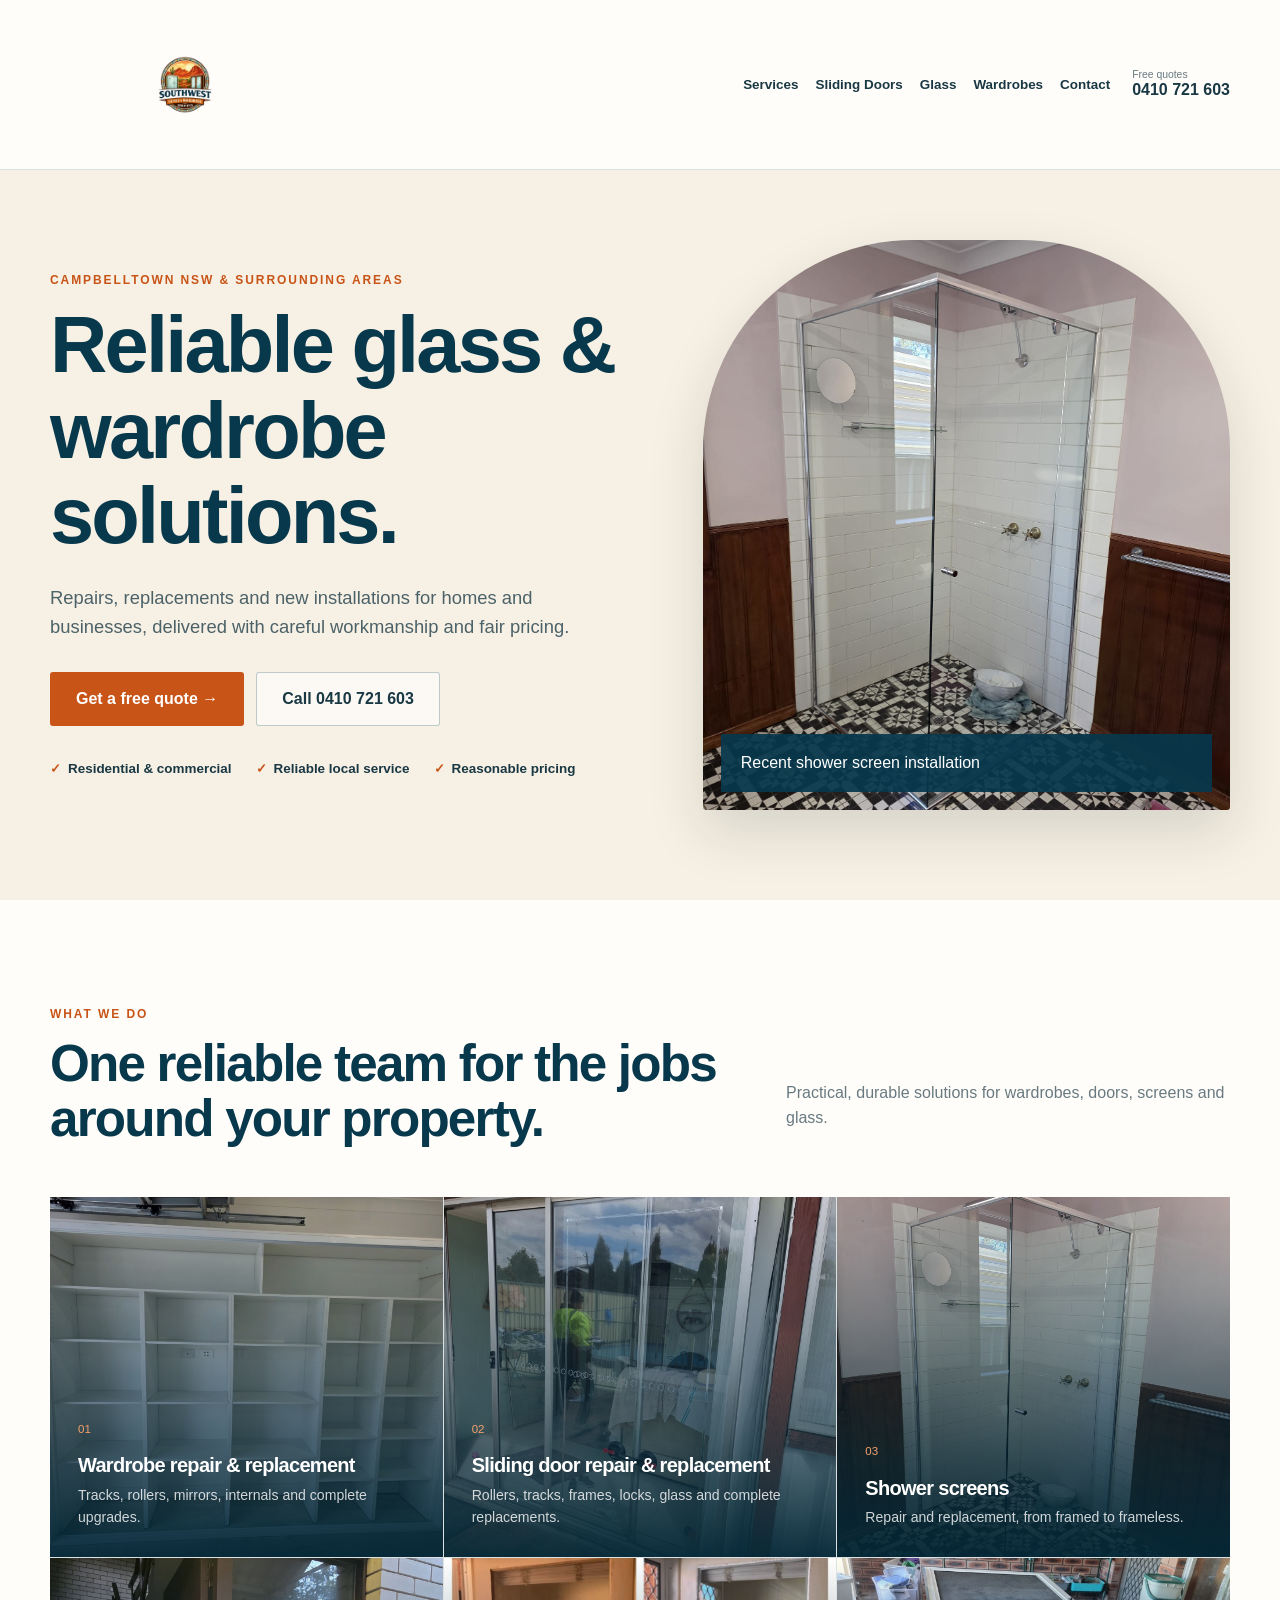
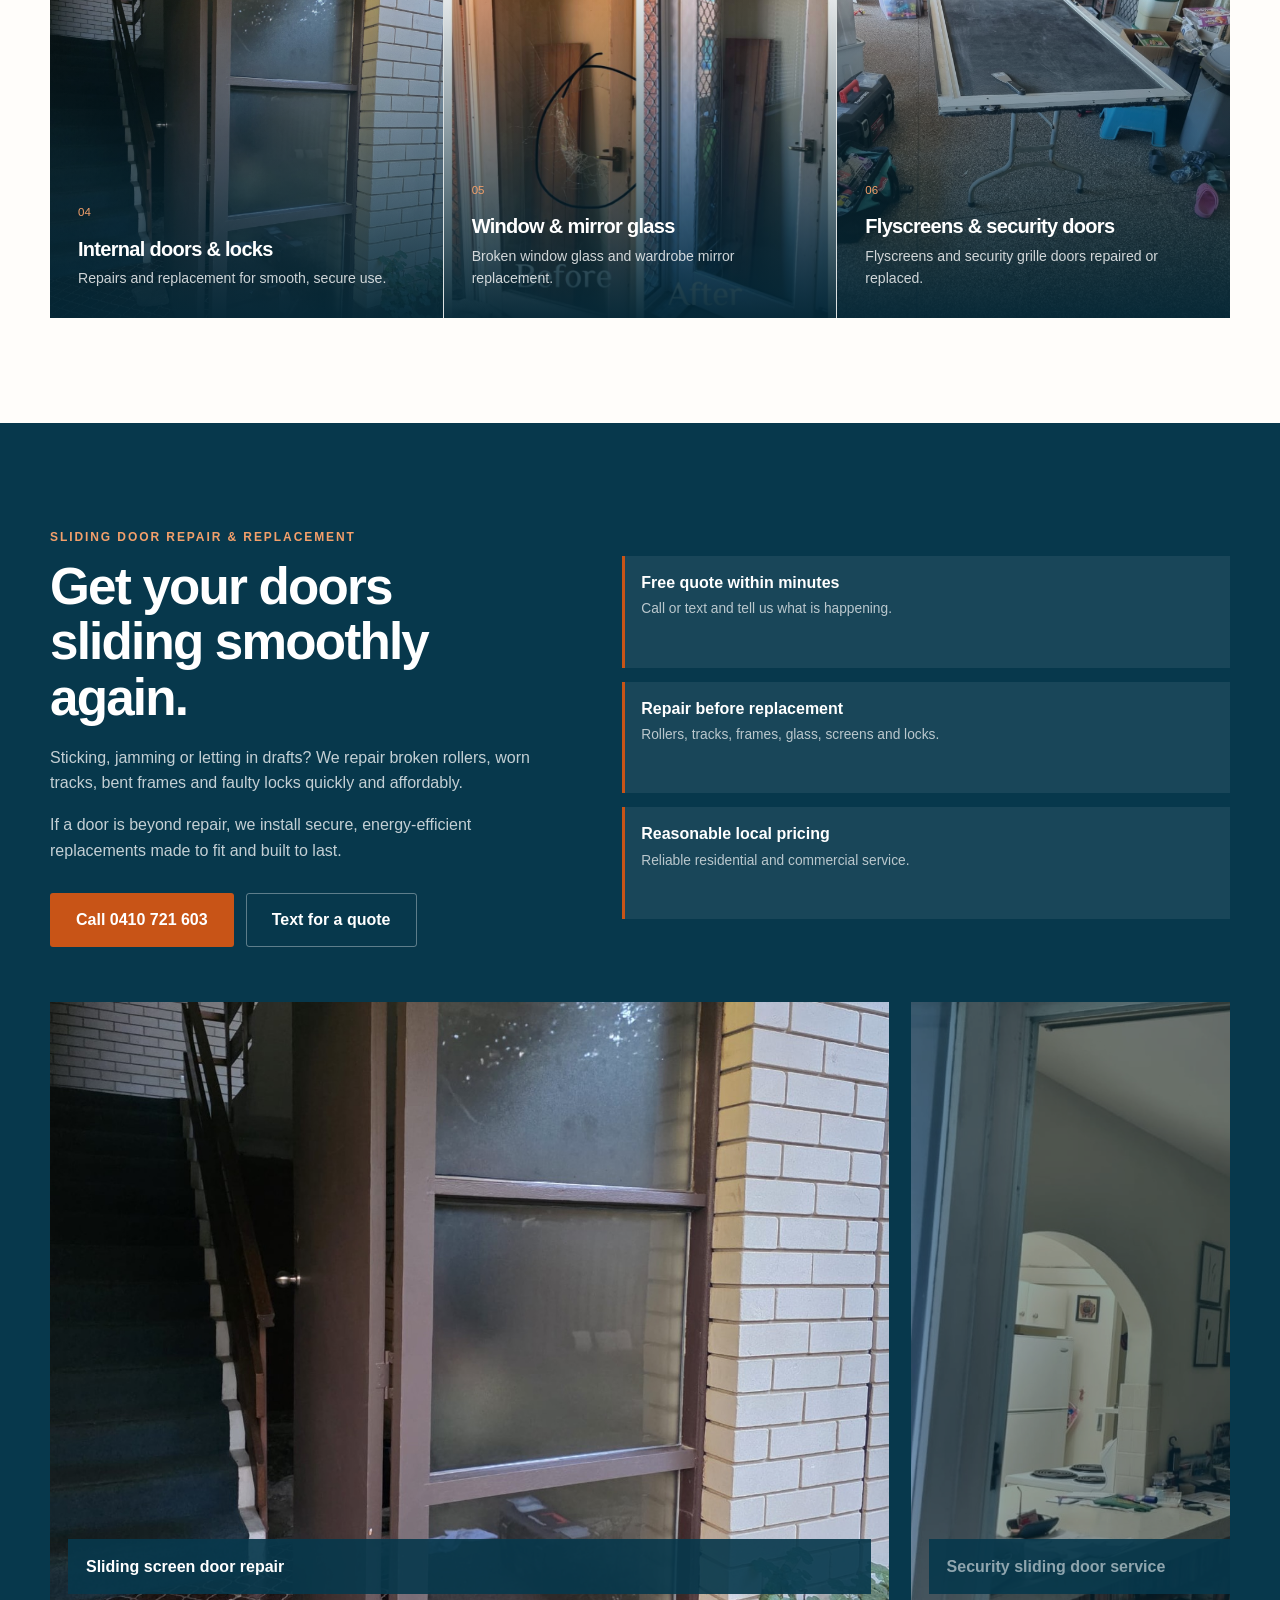
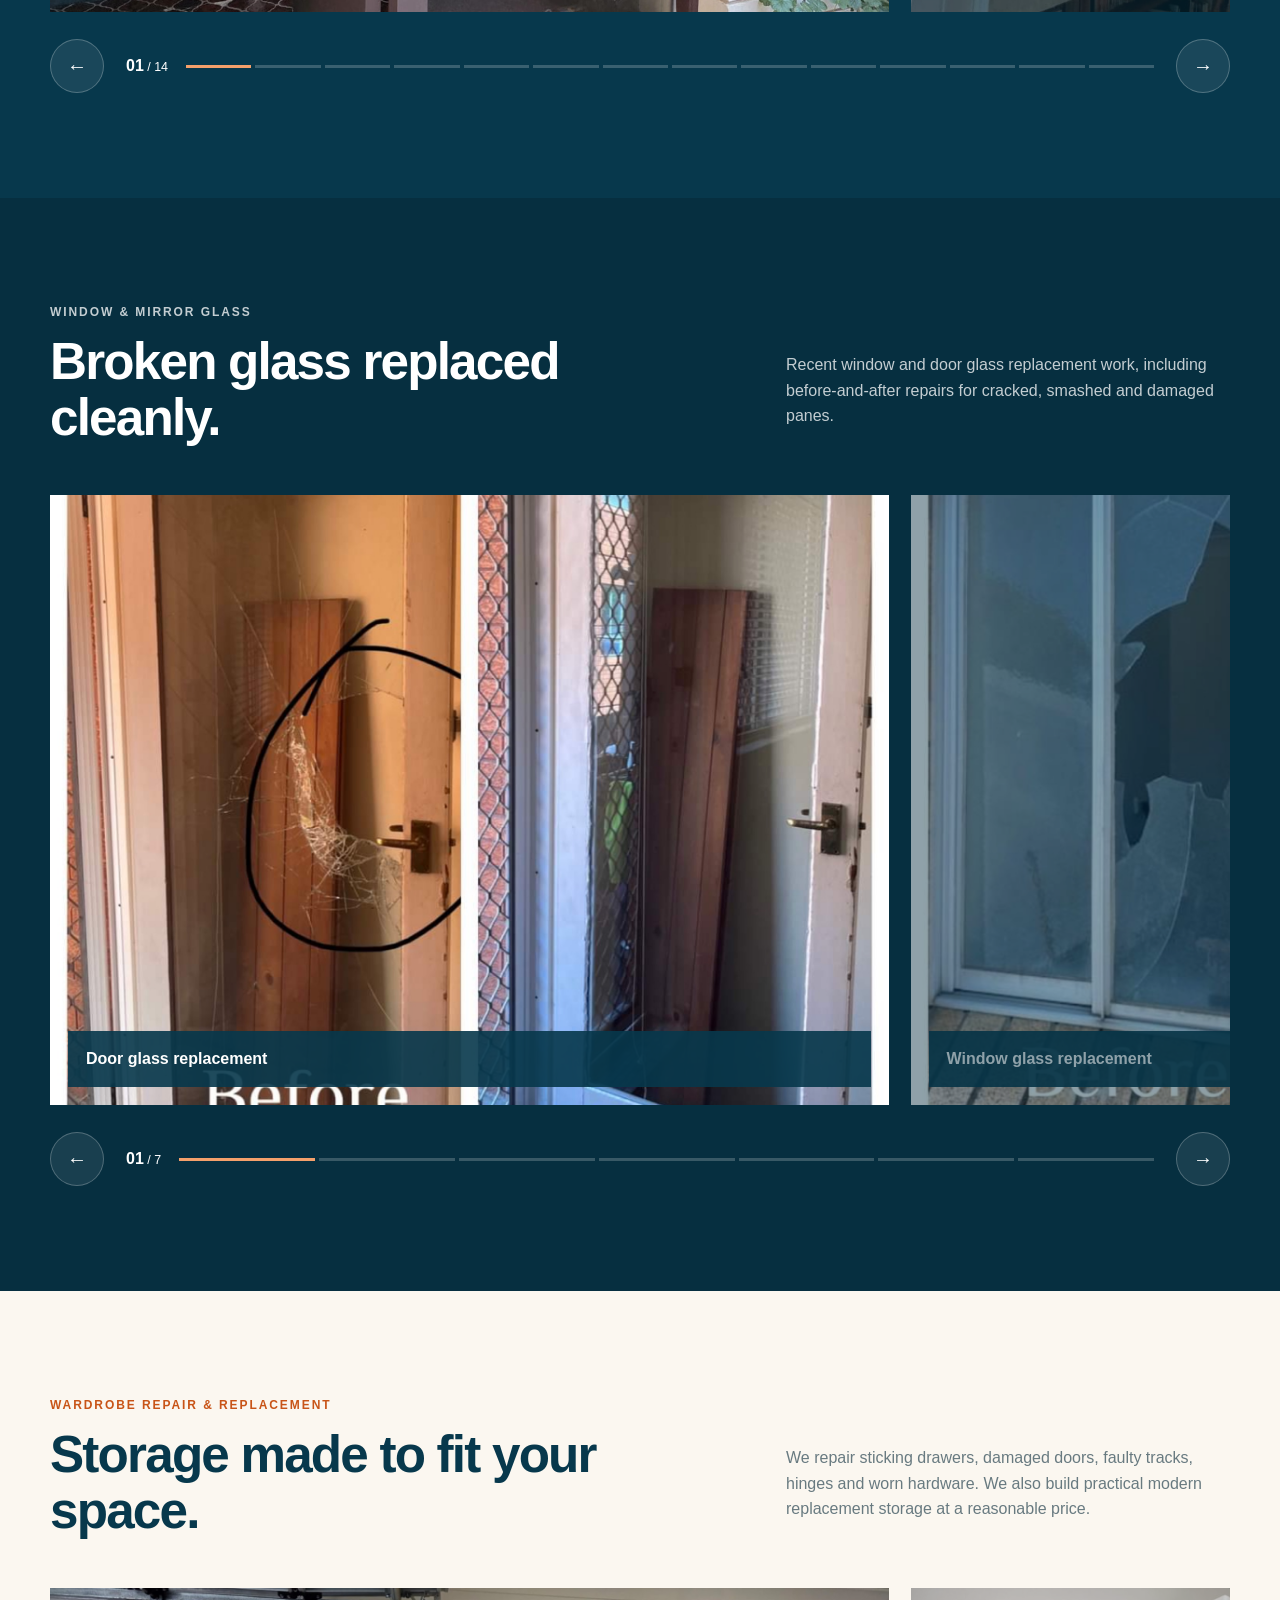
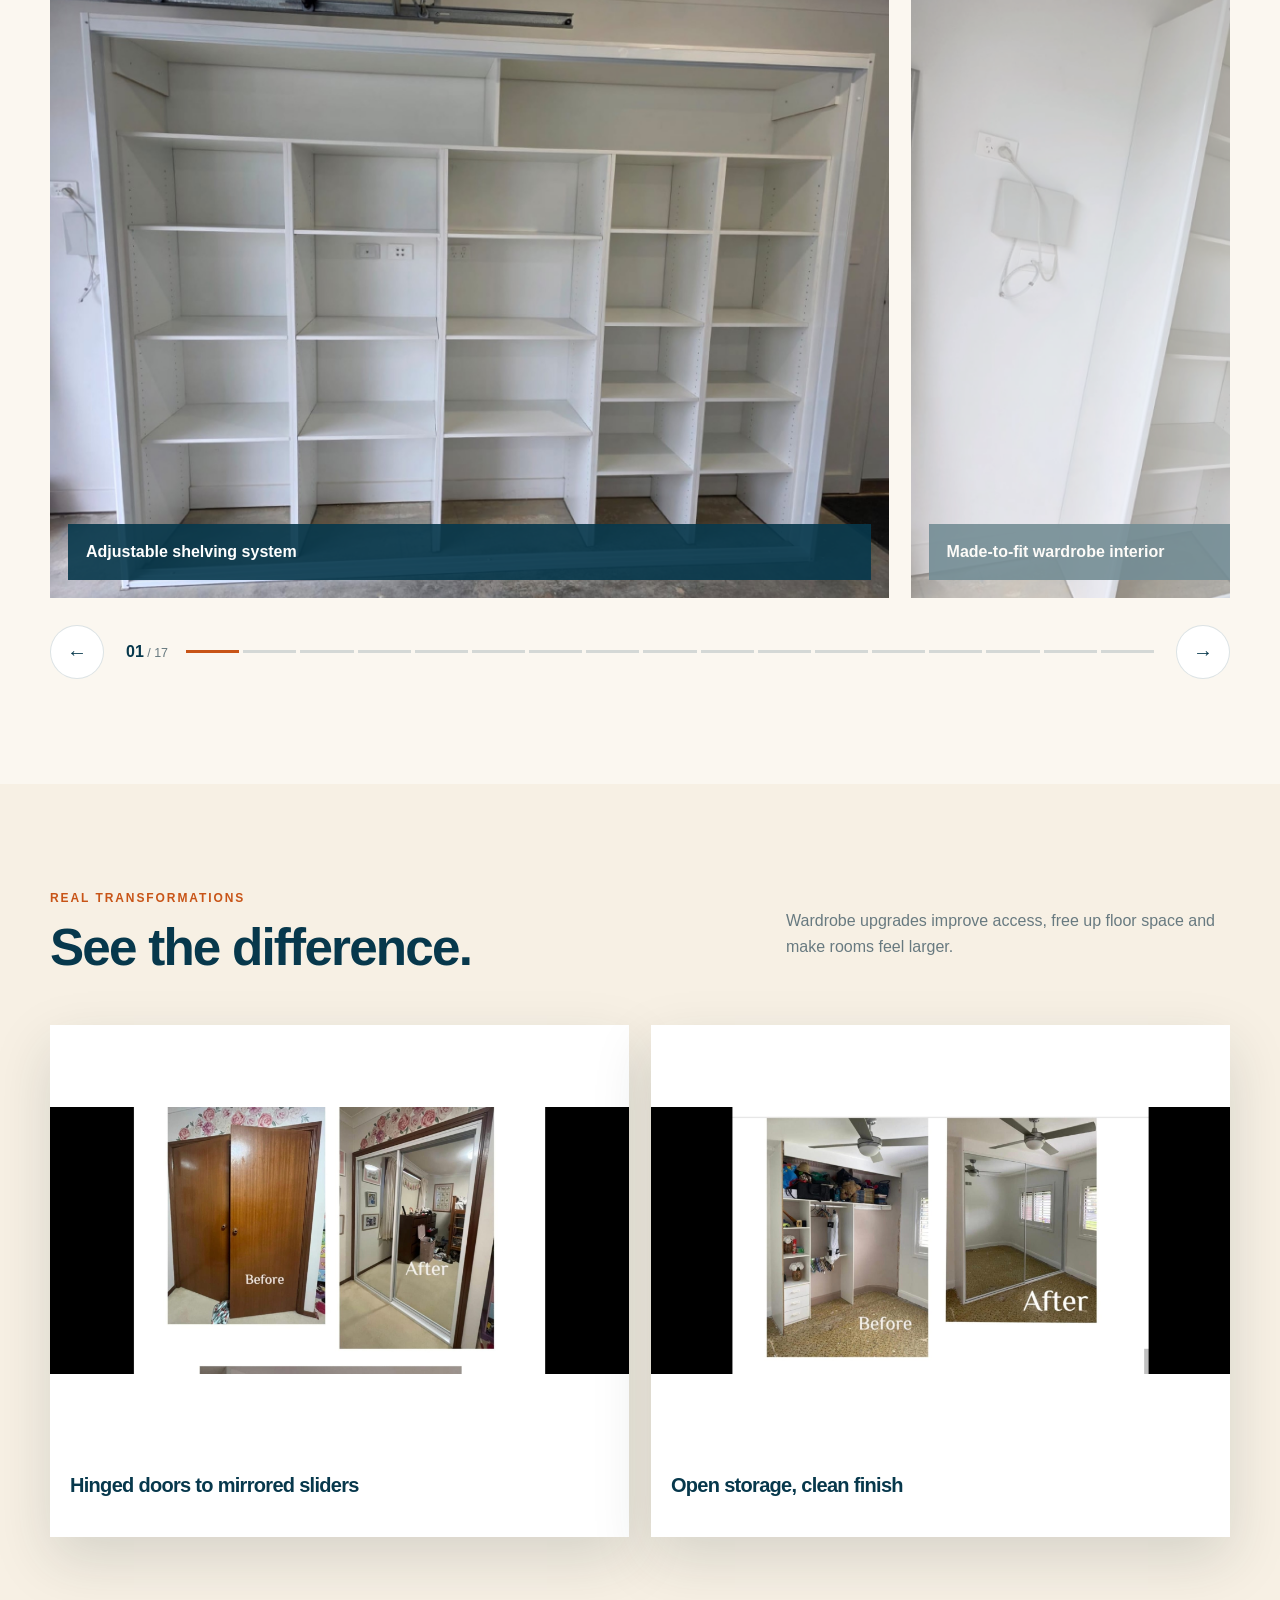
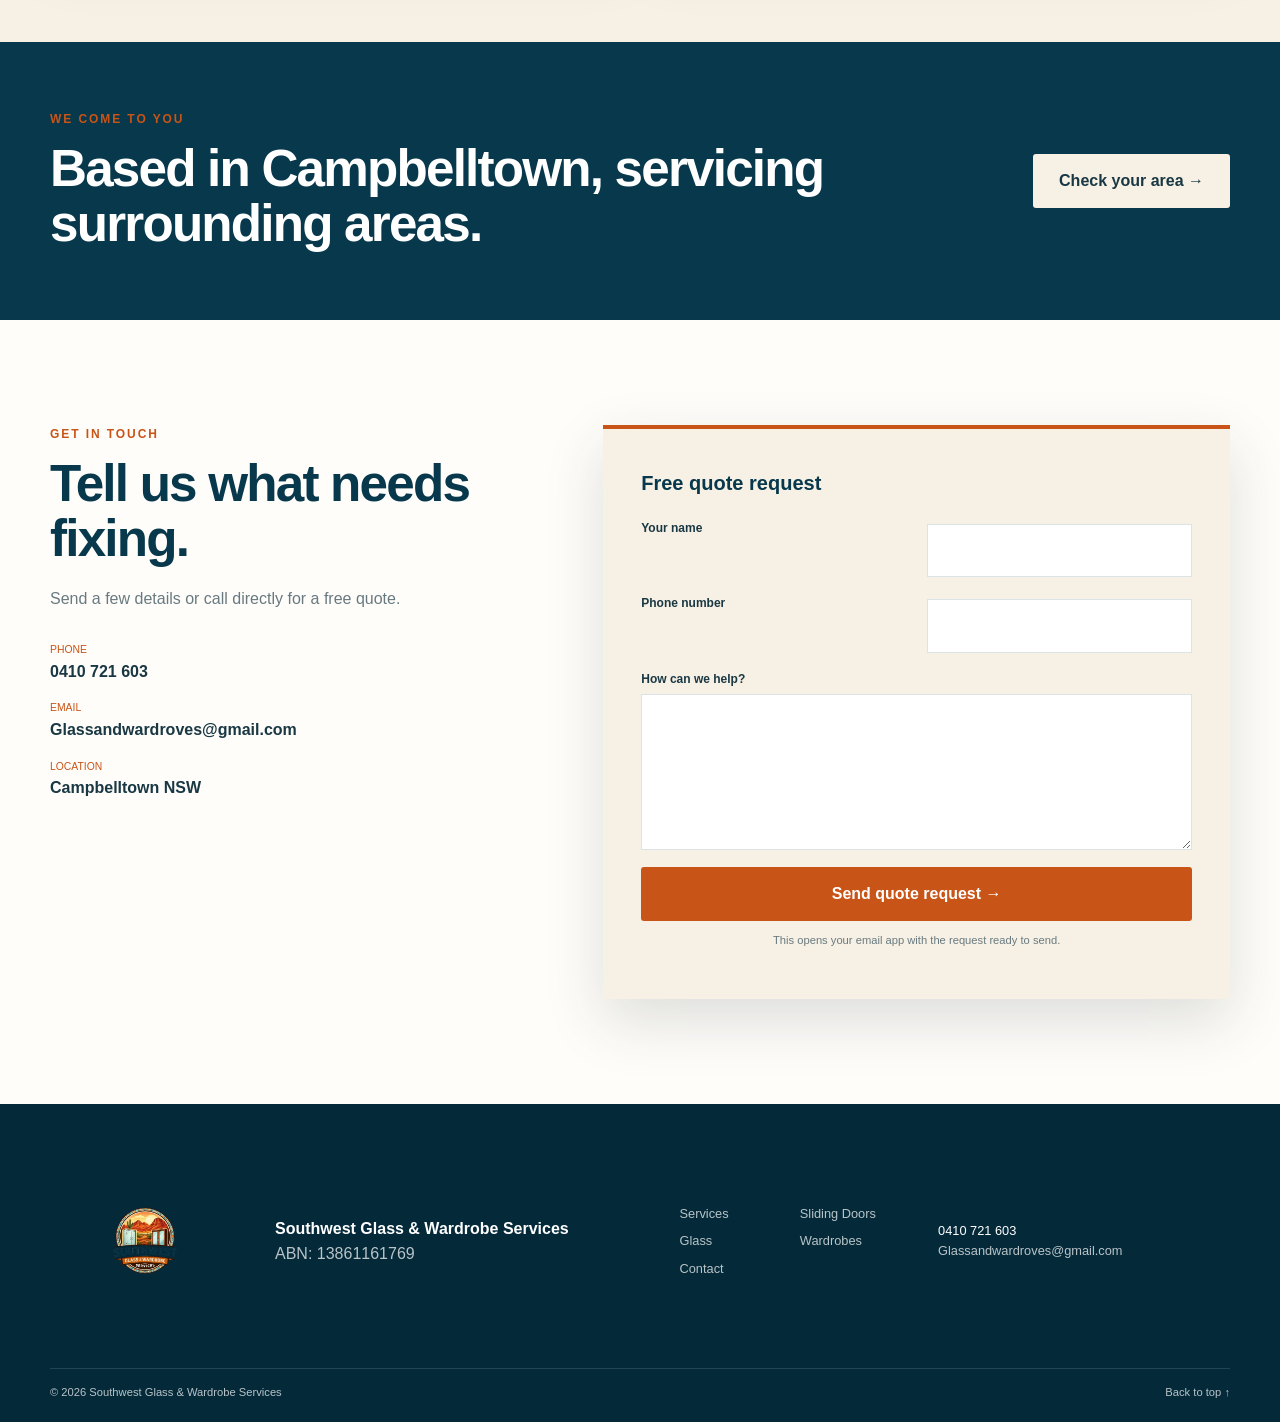
==== commit 3306319d: "Webiste" ====
--- a/index.html
+++ b/index.html
@@ -9,28 +9,31 @@
   <style>
     :root{--navy:#07384c;--orange:#c85417;--cream:#f7f0e4;--white:#fffdfa;--ink:#193843;--muted:#687a80;--line:rgba(7,56,76,.14);--shadow:0 22px 55px rgba(30,45,46,.15)}
     *{box-sizing:border-box}html{scroll-behavior:smooth}body{margin:0;background:var(--white);color:var(--ink);font-family:Arial,Helvetica,sans-serif;line-height:1.6}body.menu-open{overflow:hidden}img{display:block;max-width:100%}a{color:inherit;text-decoration:none}button,input,textarea{font:inherit}.container{width:min(1180px,calc(100% - 40px));margin:auto}.skip{position:fixed;z-index:100;top:8px;left:8px;padding:8px 12px;background:var(--navy);color:white;transform:translateY(-160%)}.skip:focus{transform:none}.eyebrow{margin:0 0 12px;color:var(--orange);font-size:.75rem;font-weight:700;letter-spacing:.16em;text-transform:uppercase}h1,h2,h3{margin-top:0;color:var(--navy);line-height:1.08;letter-spacing:-.035em}h1{max-width:760px;margin-bottom:24px;font-size:clamp(3.2rem,6.2vw,6.4rem)}h2{margin-bottom:20px;font-size:clamp(2.35rem,4vw,4rem)}h3{font-size:1.25rem}.section{padding:105px 0}.button{display:inline-flex;min-height:54px;align-items:center;justify-content:center;padding:0 25px;border:1px solid transparent;border-radius:3px;font-weight:700;transition:.2s}.button:hover{transform:translateY(-2px)}.primary{background:var(--orange);color:white}.outline{border-color:rgba(7,56,76,.25);background:rgba(255,255,255,.6)}
-    header{position:relative;z-index:30;height:128px;border-bottom:1px solid var(--line);background:var(--white)}.header-inner{display:flex;height:100%;align-items:center}.brand{width:180px;flex:0 0 180px;margin-right:auto}.brand img{width:100%;height:110px;object-fit:contain}.site-nav{display:flex;align-items:center;gap:20px;margin-right:26px;font-size:.86rem;font-weight:600}.site-nav a:hover{color:var(--orange)}.call{display:flex;flex-direction:column;line-height:1.15;white-space:nowrap}.call small{color:var(--muted);font-size:.65rem}.menu{display:none;width:44px;height:44px;padding:9px;border:0;background:none}.menu span{display:block;height:2px;margin:5px;background:var(--navy)}
+    header{position:relative;z-index:30;height:170px;border-bottom:1px solid var(--line);background:var(--white)}.header-inner{display:flex;height:100%;align-items:center}.brand{width:270px;flex:0 0 270px;margin-right:auto}.brand img{width:100%;height:158px;object-fit:contain}.site-nav{display:flex;align-items:center;gap:17px;margin-right:22px;font-size:.84rem;font-weight:600}.site-nav a:hover{color:var(--orange)}.call{display:flex;flex-direction:column;line-height:1.15;white-space:nowrap}.call small{color:var(--muted);font-size:.65rem}.menu{display:none;width:44px;height:44px;padding:9px;border:0;background:none}.menu span{display:block;height:2px;margin:5px;background:var(--navy)}
     .hero{padding:70px 0 90px;background:var(--cream)}.hero-grid{display:grid;grid-template-columns:1.05fr .95fr;align-items:center;gap:70px}.lead{max-width:650px;color:#4c6269;font-size:1.15rem}.actions{display:flex;flex-wrap:wrap;gap:12px;margin-top:30px}.trust{display:flex;flex-wrap:wrap;gap:24px;margin:32px 0 0;padding:0;list-style:none;font-size:.84rem;font-weight:600}.trust li:before{content:"✓";margin-right:7px;color:var(--orange)}.hero-photo{position:relative;margin:0}.hero-photo img{width:100%;height:570px;border-radius:210px 210px 3px 3px;object-fit:cover;box-shadow:var(--shadow)}.hero-photo figcaption{position:absolute;right:18px;bottom:18px;left:18px;padding:16px 20px;background:rgba(7,56,76,.92);color:white}
     .heading{display:grid;grid-template-columns:1.2fr .8fr;align-items:end;gap:70px;margin-bottom:50px}.heading h2{margin:0}.heading>p,.muted{color:var(--muted)}.services{display:grid;grid-template-columns:repeat(3,1fr);gap:1px;background:var(--line)}.services article{position:relative;overflow:hidden;min-height:360px;background:var(--navy);isolation:isolate}.services article:after{content:"";position:absolute;z-index:-1;inset:0;background:linear-gradient(transparent,rgba(4,39,54,.96))}.services img{position:absolute;z-index:-2;width:100%;height:100%;object-fit:cover}.services article>div{position:absolute;right:0;bottom:0;left:0;padding:28px}.services span{color:#f4a06b;font-size:.72rem}.services h3{margin:15px 0 7px;color:white}.services p{margin:0;color:rgba(255,255,255,.8);font-size:.88rem}
-    .sliding-section{overflow:hidden;background:var(--navy);color:white}.sliding-intro{display:grid;grid-template-columns:.9fr 1.1fr;gap:75px;margin-bottom:55px}.sliding-intro h2{color:white}.sliding-intro .eyebrow{color:#f4a06b}.sliding-intro p{color:rgba(255,255,255,.76)}.sliding-points{display:grid;gap:14px;margin:28px 0;padding:0;list-style:none}.sliding-points li{padding:14px 16px;border-left:3px solid var(--orange);background:rgba(255,255,255,.07)}.sliding-points strong{display:block;color:white}.sliding-points span{color:rgba(255,255,255,.7);font-size:.86rem}.sliding-section .outline{border-color:rgba(255,255,255,.35);color:white;background:transparent}.gallery-section{overflow:hidden;background:#fbf7f0}.viewport{overflow:hidden}.track{display:flex;gap:22px;transition:transform .55s cubic-bezier(.22,.61,.36,1)}.track figure{position:relative;flex:0 0 calc(72% - 11px);height:610px;margin:0;overflow:hidden;background:#ddd;opacity:.55;transition:.4s}.track figure.active{opacity:1}.track img{width:100%;height:100%;object-fit:cover}.track figcaption{position:absolute;right:18px;bottom:18px;left:18px;padding:15px 18px;background:rgba(7,56,76,.9);color:white;font-weight:700}.controls{display:flex;align-items:center;gap:22px;margin-top:27px}.controls>button{display:grid;width:54px;height:54px;flex:0 0 54px;place-items:center;border:1px solid var(--line);border-radius:50%;background:white;color:var(--navy);font-size:1.25rem;cursor:pointer}.progress{display:flex;min-width:0;flex:1;align-items:center;gap:18px}.progress>span{white-space:nowrap;color:var(--muted);font-size:.78rem}.progress strong{color:var(--navy);font-size:1rem}.dots{display:flex;flex:1;gap:4px}.dot{height:3px;flex:1;padding:0;border:0;background:rgba(7,56,76,.16)}.dot.active{background:var(--orange)}.sliding-section .progress span,.sliding-section .progress strong{color:white}.sliding-section .controls>button{border-color:rgba(255,255,255,.24);background:rgba(255,255,255,.08);color:white}.sliding-section .dot{background:rgba(255,255,255,.2)}.sliding-section .dot.active{background:#f4a06b}
+    .sliding-section,.glass-section{overflow:hidden;background:var(--navy);color:white}.glass-section{background:#062f40}.sliding-intro{display:grid;grid-template-columns:.9fr 1.1fr;gap:75px;margin-bottom:55px}.sliding-intro h2,.glass-section h2{color:white}.sliding-intro .eyebrow,.glass-section .eyebrow{color:#f4a06b}.sliding-intro p,.glass-section .heading p{color:rgba(255,255,255,.76)}.sliding-points{display:grid;gap:14px;margin:28px 0;padding:0;list-style:none}.sliding-points li{padding:14px 16px;border-left:3px solid var(--orange);background:rgba(255,255,255,.07)}.sliding-points strong{display:block;color:white}.sliding-points span{color:rgba(255,255,255,.7);font-size:.86rem}.sliding-section .outline{border-color:rgba(255,255,255,.35);color:white;background:transparent}.gallery-section{overflow:hidden;background:#fbf7f0}.viewport{overflow:hidden}.track{display:flex;gap:22px;transition:transform .55s cubic-bezier(.22,.61,.36,1)}.track figure{position:relative;flex:0 0 calc(72% - 11px);height:610px;margin:0;overflow:hidden;background:#ddd;opacity:.55;transition:.4s}.track figure.active{opacity:1}.track img{width:100%;height:100%;object-fit:cover}.track figcaption{position:absolute;right:18px;bottom:18px;left:18px;padding:15px 18px;background:rgba(7,56,76,.9);color:white;font-weight:700}.controls{display:flex;align-items:center;gap:22px;margin-top:27px}.controls>button{display:grid;width:54px;height:54px;flex:0 0 54px;place-items:center;border:1px solid var(--line);border-radius:50%;background:white;color:var(--navy);font-size:1.25rem;cursor:pointer}.progress{display:flex;min-width:0;flex:1;align-items:center;gap:18px}.progress>span{white-space:nowrap;color:var(--muted);font-size:.78rem}.progress strong{color:var(--navy);font-size:1rem}.dots{display:flex;flex:1;gap:4px}.dot{height:3px;flex:1;padding:0;border:0;background:rgba(7,56,76,.16)}.dot.active{background:var(--orange)}.sliding-section .progress span,.sliding-section .progress strong,.glass-section .progress span,.glass-section .progress strong{color:white}.sliding-section .controls>button,.glass-section .controls>button{border-color:rgba(255,255,255,.24);background:rgba(255,255,255,.08);color:white}.sliding-section .dot,.glass-section .dot{background:rgba(255,255,255,.2)}.sliding-section .dot.active,.glass-section .dot.active{background:#f4a06b}
     .transformations{background:var(--cream)}.before{display:grid;grid-template-columns:1fr 1fr;gap:22px}.before article{background:white;box-shadow:var(--shadow)}.before img{width:100%;height:430px;object-fit:contain}.before div{padding:20px}.area{padding:68px 0;background:var(--navy)}.area-inner{display:flex;align-items:center;justify-content:space-between;gap:35px}.area h2{max-width:800px;margin:0;color:white}.area .button{background:var(--cream)}
     .contact{display:grid;grid-template-columns:.85fr 1.15fr;gap:90px}.contact-list{display:grid;gap:16px;margin-top:30px}.contact-list>*{display:flex;flex-direction:column}.contact-list small{color:var(--orange);font-size:.65rem;text-transform:uppercase}.contact-list strong{overflow-wrap:anywhere}form{display:grid;grid-template-columns:1fr 1fr;column-gap:20px;padding:38px;border-top:4px solid var(--orange);background:var(--cream);box-shadow:var(--shadow)}.form-title{grid-column:1/-1;margin-bottom:20px;color:var(--navy);font-size:1.25rem;font-weight:700}form label{font-size:.75rem;font-weight:700}form input,form textarea{width:100%;margin:5px 0 17px;padding:13px;border:1px solid var(--line);background:white}form label[for=message],form textarea,form button,form>p{grid-column:1/-1}form>p{color:var(--muted);font-size:.7rem;text-align:center}
-    footer{padding:42px 0 20px;background:#042a3a;color:rgba(255,255,255,.72)}.footer-main{display:grid;grid-template-columns:180px 1.3fr .8fr 1fr;align-items:center;gap:25px;padding-bottom:32px}.footer-logo img{width:160px;height:160px;object-fit:contain}.footer-name,.footer-contact{display:flex;flex-direction:column}.footer-name strong,.footer-contact a:first-child{color:white}.footer-main nav{display:grid;grid-template-columns:1fr 1fr;gap:7px;font-size:.8rem}.footer-contact{font-size:.8rem;overflow-wrap:anywhere}.footer-bottom{display:flex;justify-content:space-between;padding-top:15px;border-top:1px solid rgba(255,255,255,.12);font-size:.7rem}
-    @media(max-width:1050px){header{height:112px}.brand{width:150px;flex-basis:150px}.brand img{height:98px}.site-nav{gap:12px;margin-right:14px}.hero-grid{gap:35px}.footer-main{grid-template-columns:150px 1.2fr .8fr}.footer-contact{grid-column:2/4}}
-    @media(max-width:850px){header{height:104px}.brand{width:145px;flex-basis:145px}.brand img{height:94px}.menu{display:block}.call{margin-left:7px}.site-nav{position:fixed;top:104px;right:0;bottom:0;left:0;display:flex;visibility:hidden;margin:0;padding:45px 28px;flex-direction:column;align-items:flex-start;background:var(--cream);opacity:0}.site-nav.open{visibility:visible;opacity:1}.site-nav a{font-size:1.5rem;font-weight:700}.hero-grid,.heading,.contact,.sliding-intro{grid-template-columns:1fr}.sliding-intro{gap:20px}.services{grid-template-columns:1fr 1fr}.track figure{flex-basis:82%;height:540px}.before{grid-template-columns:1fr}.footer-main{grid-template-columns:150px 1fr}.footer-main nav,.footer-contact{grid-column:1/3}}
-    @media(max-width:600px){.container{width:min(100% - 28px,520px)}.section{padding:75px 0}header{height:98px}.brand{width:130px;flex-basis:130px}.brand img{height:90px}.site-nav{top:98px}.call small{display:none}.call strong{font-size:.76rem}.hero{padding:48px 0 72px}.hero-photo img{height:460px}.actions{flex-direction:column}.trust{display:grid;gap:8px}.heading{gap:16px}.services{grid-template-columns:1fr}.track{gap:0}.track figure{flex-basis:100%;height:460px}.controls{gap:10px}.controls>button{width:46px;height:46px;flex-basis:46px}.before img{height:330px}.area-inner{align-items:flex-start;flex-direction:column}form{grid-template-columns:1fr;padding:26px 20px}form label,form input{grid-column:1}.footer-main{grid-template-columns:1fr;text-align:center}.footer-logo img{width:220px;height:220px;margin:auto}.footer-name,.footer-contact{align-items:center}.footer-main nav,.footer-contact{grid-column:1}.footer-bottom{flex-direction:column;gap:7px;text-align:center}}
-    @media(max-width:380px){.brand{width:115px;flex-basis:115px}.call strong{font-size:.68rem}.menu{width:39px;padding:6px}.track figure{height:400px}}
+    footer{padding:42px 0 20px;background:#042a3a;color:rgba(255,255,255,.72)}.footer-main{display:grid;grid-template-columns:200px 1.3fr .8fr 1fr;align-items:center;gap:25px;padding-bottom:32px}.footer-logo img{width:190px;height:190px;object-fit:contain}.footer-name,.footer-contact{display:flex;flex-direction:column}.footer-name strong,.footer-contact a:first-child{color:white}.footer-main nav{display:grid;grid-template-columns:1fr 1fr;gap:7px;font-size:.8rem}.footer-contact{font-size:.8rem;overflow-wrap:anywhere}.footer-bottom{display:flex;justify-content:space-between;padding-top:15px;border-top:1px solid rgba(255,255,255,.12);font-size:.7rem}
+    @media(max-width:1080px){header{height:148px}.brand{width:220px;flex-basis:220px}.brand img{height:138px}.site-nav{gap:11px;margin-right:14px;font-size:.78rem}.hero-grid{gap:35px}.footer-main{grid-template-columns:170px 1.2fr .8fr}.footer-contact{grid-column:2/4}}
+    @media(max-width:850px){header{height:128px}.brand{width:190px;flex-basis:190px}.brand img{height:122px}.menu{display:block}.call{margin-left:7px}.site-nav{position:fixed;top:128px;right:0;bottom:0;left:0;display:flex;visibility:hidden;margin:0;padding:45px 28px;flex-direction:column;align-items:flex-start;background:var(--cream);opacity:0}.site-nav.open{visibility:visible;opacity:1}.site-nav a{font-size:1.5rem;font-weight:700}.hero-grid,.heading,.contact,.sliding-intro{grid-template-columns:1fr}.sliding-intro{gap:20px}.services{grid-template-columns:1fr 1fr}.track figure{flex-basis:82%;height:540px}.before{grid-template-columns:1fr}.footer-main{grid-template-columns:170px 1fr}.footer-main nav,.footer-contact{grid-column:1/3}}
+    @media(max-width:600px){.container{width:min(100% - 28px,520px)}.section{padding:75px 0}header{height:118px}.brand{width:165px;flex-basis:165px}.brand img{height:112px}.site-nav{top:118px}.call small{display:none}.call strong{font-size:.76rem}.hero{padding:48px 0 72px}.hero-photo img{height:460px}.actions{flex-direction:column}.trust{display:grid;gap:8px}.heading{gap:16px}.services{grid-template-columns:1fr}.track{gap:0}.track figure{flex-basis:100%;height:460px}.controls{gap:10px}.controls>button{width:46px;height:46px;flex-basis:46px}.before img{height:330px}.area-inner{align-items:flex-start;flex-direction:column}form{grid-template-columns:1fr;padding:26px 20px}form label,form input{grid-column:1}.footer-main{grid-template-columns:1fr;text-align:center}.footer-logo img{width:240px;height:240px;margin:auto}.footer-name,.footer-contact{align-items:center}.footer-main nav,.footer-contact{grid-column:1}.footer-bottom{flex-direction:column;gap:7px;text-align:center}}
+    @media(max-width:380px){.brand{width:140px;flex-basis:140px}.call strong{font-size:.68rem}.menu{width:39px;padding:6px}.track figure{height:400px}}
   </style>
 </head>
 <body>
   <a class="skip" href="#main">Skip to content</a>
-  <header id="home"><div class="container header-inner"><a class="brand" href="#home"><img src="assets/southwest-logo.png" alt="Southwest Glass and Wardrobe Services logo"></a><button class="menu" aria-expanded="false" aria-controls="site-nav" aria-label="Open navigation"><span></span><span></span><span></span></button><nav class="site-nav" id="site-nav"><a href="#services">Services</a><a href="#sliding-doors">Sliding Doors</a><a href="#wardrobes">Wardrobes</a><a href="#transformations">Before & After</a><a href="#contact">Contact</a></nav><a class="call" href="tel:0410721603"><small>Free quotes</small><strong>0410 721 603</strong></a></div></header>
+  <header id="home"><div class="container header-inner"><a class="brand" href="#home"><img src="assets/southwest-logo.png" alt="Southwest Glass and Wardrobe Services logo"></a><button class="menu" aria-expanded="false" aria-controls="site-nav" aria-label="Open navigation"><span></span><span></span><span></span></button><nav class="site-nav" id="site-nav"><a href="#services">Services</a><a href="#sliding-doors">Sliding Doors</a><a href="#glass">Glass</a><a href="#wardrobes">Wardrobes</a><a href="#contact">Contact</a></nav><a class="call" href="tel:0410721603"><small>Free quotes</small><strong>0410 721 603</strong></a></div></header>
   <main id="main">
-    <section class="hero"><div class="container hero-grid"><div><p class="eyebrow">Campbelltown NSW & surrounding areas</p><h1>Reliable glass & wardrobe solutions.</h1><p class="lead">Repairs, replacements and new installations for homes and businesses, delivered with careful workmanship and fair pricing.</p><div class="actions"><a class="button primary" href="#contact">Get a free quote →</a><a class="button outline" href="tel:0410721603">Call 0410 721 603</a></div><ul class="trust"><li>Residential & commercial</li><li>Reliable local service</li><li>Reasonable pricing</li></ul></div><figure class="hero-photo"><img src="assets/work/hero-shower.jpeg" alt="Completed shower screen installation"><figcaption>Recent shower screen installation</figcaption></figure></div></section>
-    <section class="section" id="services"><div class="container"><div class="heading"><div><p class="eyebrow">What we do</p><h2>One reliable team for the jobs around your property.</h2></div><p>Practical, durable solutions for wardrobes, doors, screens and glass.</p></div><div class="services"><article><img src="assets/wardrobe-slider/wardrobe-01.jpeg" alt="Custom wardrobe"><div><span>01</span><h3>Wardrobe repair & replacement</h3><p>Tracks, rollers, mirrors, internals and complete upgrades.</p></div></article><article><img src="assets/sliding-door-slider/door-05.jpeg" alt="Sliding door repair"><div><span>02</span><h3>Sliding door repair & replacement</h3><p>Rollers, tracks, frames, locks, glass and complete replacements.</p></div></article><article><img src="assets/work/hero-shower.jpeg" alt="Shower screen"><div><span>03</span><h3>Shower screens</h3><p>Repair and replacement, from framed to frameless.</p></div></article><article><img src="assets/sliding-door-slider/door-01.jpeg" alt="Door and lock"><div><span>04</span><h3>Internal doors & locks</h3><p>Repairs and replacement for smooth, secure use.</p></div></article><article><img src="assets/wardrobe-slider/wardrobe-10.jpeg" alt="Mirror glass"><div><span>05</span><h3>Window & mirror glass</h3><p>Broken window glass and wardrobe mirror replacement.</p></div></article><article><img src="assets/sliding-door-slider/door-07.jpeg" alt="Flyscreens"><div><span>06</span><h3>Flyscreens & security doors</h3><p>Flyscreens and security grille doors repaired or replaced.</p></div></article></div></div></section>
+    <section class="hero"><div class="container hero-grid"><div><p class="eyebrow">Campbelltown NSW & surrounding areas</p><h1>Reliable glass &amp; wardrobe solutions.</h1><p class="lead">Repairs, replacements and new installations for homes and businesses, delivered with careful workmanship and fair pricing.</p><div class="actions"><a class="button primary" href="#contact">Get a free quote →</a><a class="button outline" href="tel:0410721603">Call 0410 721 603</a></div><ul class="trust"><li>Residential & commercial</li><li>Reliable local service</li><li>Reasonable pricing</li></ul></div><figure class="hero-photo"><img src="assets/work/hero-shower.jpeg" alt="Completed shower screen installation"><figcaption>Recent shower screen installation</figcaption></figure></div></section>
+    <section class="section" id="services"><div class="container"><div class="heading"><div><p class="eyebrow">What we do</p><h2>One reliable team for the jobs around your property.</h2></div><p>Practical, durable solutions for wardrobes, doors, screens and glass.</p></div><div class="services"><article><img src="assets/wardrobe-slider/wardrobe-01.jpeg" alt="Custom wardrobe"><div><span>01</span><h3>Wardrobe repair & replacement</h3><p>Tracks, rollers, mirrors, internals and complete upgrades.</p></div></article><article><img src="assets/sliding-door-slider/door-05.jpeg" alt="Sliding door repair"><div><span>02</span><h3>Sliding door repair & replacement</h3><p>Rollers, tracks, frames, locks, glass and complete replacements.</p></div></article><article><img src="assets/work/hero-shower.jpeg" alt="Shower screen"><div><span>03</span><h3>Shower screens</h3><p>Repair and replacement, from framed to frameless.</p></div></article><article><img src="assets/sliding-door-slider/door-01.jpeg" alt="Door and lock"><div><span>04</span><h3>Internal doors & locks</h3><p>Repairs and replacement for smooth, secure use.</p></div></article><article><img src="assets/glass-slider/glass-01.jpeg" alt="Before and after glass replacement"><div><span>05</span><h3>Window & mirror glass</h3><p>Broken window glass and wardrobe mirror replacement.</p></div></article><article><img src="assets/sliding-door-slider/door-07.jpeg" alt="Flyscreens"><div><span>06</span><h3>Flyscreens & security doors</h3><p>Flyscreens and security grille doors repaired or replaced.</p></div></article></div></div></section>
     <section class="section sliding-section" id="sliding-doors"><div class="container"><div class="sliding-intro"><div><p class="eyebrow">Sliding door repair & replacement</p><h2>Get your doors sliding smoothly again.</h2><p>Sticking, jamming or letting in drafts? We repair broken rollers, worn tracks, bent frames and faulty locks quickly and affordably.</p><p>If a door is beyond repair, we install secure, energy-efficient replacements made to fit and built to last.</p><div class="actions"><a class="button primary" href="tel:0410721603">Call 0410 721 603</a><a class="button outline" href="sms:0410721603">Text for a quote</a></div></div><ul class="sliding-points"><li><strong>Free quote within minutes</strong><span>Call or text and tell us what is happening.</span></li><li><strong>Repair before replacement</strong><span>Rollers, tracks, frames, glass, screens and locks.</span></li><li><strong>Reasonable local pricing</strong><span>Reliable residential and commercial service.</span></li></ul></div><div class="carousel" data-carousel><div class="viewport"><div class="track">
       <figure><img src="assets/sliding-door-slider/door-01.jpeg" alt="Sliding screen door repair"><figcaption>Sliding screen door repair</figcaption></figure><figure><img src="assets/sliding-door-slider/door-02.jpeg" alt="Security sliding door"><figcaption>Security sliding door service</figcaption></figure><figure><img src="assets/sliding-door-slider/door-03.jpeg" alt="Security screen entrance"><figcaption>Entrance screen and door repair</figcaption></figure><figure><img src="assets/sliding-door-slider/door-04.jpeg" alt="Sliding glass panel repair"><figcaption>Glass panel replacement in progress</figcaption></figure><figure><img src="assets/sliding-door-slider/door-05.jpeg" alt="Sliding glass door repair"><figcaption>Sliding glass door repair</figcaption></figure><figure><img src="assets/sliding-door-slider/door-06.jpeg" alt="Apartment sliding doors"><figcaption>Apartment sliding-door servicing</figcaption></figure><figure><img src="assets/sliding-door-slider/door-07.jpeg" alt="Flyscreen repair"><figcaption>Flyscreen rollers and mesh repair</figcaption></figure><figure><img src="assets/sliding-door-slider/door-08.jpeg" alt="Glass replacement"><figcaption>Replacement glass and frame work</figcaption></figure><figure><img src="assets/sliding-door-slider/door-09.jpeg" alt="Balcony screen door"><figcaption>Balcony screen door installation</figcaption></figure><figure><img src="assets/sliding-door-slider/door-10.jpeg" alt="Sliding screen door"><figcaption>Smooth-running screen door</figcaption></figure><figure><img src="assets/sliding-door-slider/door-11.jpeg" alt="Security grille door"><figcaption>Security grille door service</figcaption></figure><figure><img src="assets/sliding-door-slider/door-12.jpeg" alt="Sidelight glass"><figcaption>Sidelight glass replacement</figcaption></figure><figure><img src="assets/sliding-door-slider/door-13.jpeg" alt="Door frame"><figcaption>Door frame and glass replacement</figcaption></figure><figure><img src="assets/sliding-door-slider/door-14.jpeg" alt="Sliding screen panel"><figcaption>Repaired sliding screen panel</figcaption></figure>
     </div></div><div class="controls"><button class="prev" aria-label="Previous sliding door photo">←</button><div class="progress"><span><strong>01</strong> / 14</span><div class="dots"></div></div><button class="next" aria-label="Next sliding door photo">→</button></div></div></div></section>
+    <section class="section glass-section" id="glass"><div class="container"><div class="heading"><div><p class="eyebrow">Window & mirror glass</p><h2>Broken glass replaced cleanly.</h2></div><p>Recent window and door glass replacement work, including before-and-after repairs for cracked, smashed and damaged panes.</p></div><div class="carousel" data-carousel><div class="viewport"><div class="track">
+      <figure><img src="assets/glass-slider/glass-01.jpeg" alt="Before and after door glass replacement"><figcaption>Door glass replacement</figcaption></figure><figure><img src="assets/glass-slider/glass-02.jpeg" alt="Before and after window glass replacement"><figcaption>Window glass replacement</figcaption></figure><figure><img src="assets/glass-slider/glass-03.jpeg" alt="Before and after small pane replacement"><figcaption>Damaged pane replaced</figcaption></figure><figure><img src="assets/glass-slider/glass-04.jpeg" alt="Before and after door pane repair"><figcaption>Door pane repair</figcaption></figure><figure><img src="assets/glass-slider/glass-05.jpeg" alt="Before and after large window replacement"><figcaption>Large window replacement</figcaption></figure><figure><img src="assets/glass-slider/glass-06.jpeg" alt="Before and after commercial door glass"><figcaption>Commercial door glass replacement</figcaption></figure><figure><img src="assets/glass-slider/glass-07.jpeg" alt="Before and after sliding panel glass"><figcaption>Sliding panel glass replacement</figcaption></figure>
+    </div></div><div class="controls"><button class="prev" aria-label="Previous glass photo">←</button><div class="progress"><span><strong>01</strong> / 7</span><div class="dots"></div></div><button class="next" aria-label="Next glass photo">→</button></div></div></div></section>
     <section class="section gallery-section" id="wardrobes"><div class="container"><div class="heading"><div><p class="eyebrow">Wardrobe repair & replacement</p><h2>Storage made to fit your space.</h2></div><p>We repair sticking drawers, damaged doors, faulty tracks, hinges and worn hardware. We also build practical modern replacement storage at a reasonable price.</p></div><div class="carousel" data-carousel><div class="viewport"><div class="track">
       <figure><img src="assets/wardrobe-slider/wardrobe-01.jpeg" alt="Wardrobe shelving"><figcaption>Adjustable shelving system</figcaption></figure><figure><img src="assets/wardrobe-slider/wardrobe-02.jpeg" alt="Wardrobe interior"><figcaption>Made-to-fit wardrobe interior</figcaption></figure><figure><img src="assets/wardrobe-slider/wardrobe-03.jpeg" alt="Wardrobe rails"><figcaption>Drawers and hanging rails</figcaption></figure><figure><img src="assets/wardrobe-slider/wardrobe-04.jpeg" alt="Bedroom wardrobe"><figcaption>Flexible bedroom storage</figcaption></figure><figure><img src="assets/wardrobe-slider/wardrobe-05.jpeg" alt="Compact wardrobe"><figcaption>Compact wardrobe fit-out</figcaption></figure><figure><img src="assets/wardrobe-slider/wardrobe-06.jpeg" alt="Custom wardrobe"><figcaption>Custom wardrobe interior</figcaption></figure><figure><img src="assets/wardrobe-slider/wardrobe-07.jpeg" alt="Large wardrobe"><figcaption>Full-wall wardrobe installation</figcaption></figure><figure><img src="assets/wardrobe-slider/wardrobe-08.jpeg" alt="Wardrobe layout"><figcaption>Multi-section storage layout</figcaption></figure><figure><img src="assets/wardrobe-slider/wardrobe-09.jpeg" alt="Wardrobe shelving"><figcaption>Practical shelving and drawers</figcaption></figure><figure><img src="assets/wardrobe-slider/wardrobe-10.jpeg" alt="Mirror wardrobe"><figcaption>Mirrored sliding wardrobe</figcaption></figure><figure><img src="assets/wardrobe-slider/wardrobe-11.jpeg" alt="Mirror door storage"><figcaption>Mirror door and storage</figcaption></figure><figure><img src="assets/wardrobe-slider/wardrobe-12.jpeg" alt="Mirrored slider"><figcaption>Mirrored slider installation</figcaption></figure><figure><img src="assets/wardrobe-slider/wardrobe-13.jpeg" alt="White wardrobe"><figcaption>White sliding-panel wardrobe</figcaption></figure><figure><img src="assets/wardrobe-slider/wardrobe-14.jpeg" alt="Wardrobe rails"><figcaption>Double-rail wardrobe interior</figcaption></figure><figure><img src="assets/wardrobe-slider/wardrobe-15.jpeg" alt="Wardrobe drawers"><figcaption>Drawers, shelves and hanging space</figcaption></figure><figure><img src="assets/wardrobe-slider/wardrobe-16.jpeg" alt="Deep shelving"><figcaption>Deep adjustable shelving</figcaption></figure><figure><img src="assets/wardrobe-slider/wardrobe-17.jpeg" alt="Wardrobe project"><figcaption>Wardrobe repair and replacement project</figcaption></figure>
     </div></div><div class="controls"><button class="prev" aria-label="Previous wardrobe photo">←</button><div class="progress"><span><strong>01</strong> / 17</span><div class="dots"></div></div><button class="next" aria-label="Next wardrobe photo">→</button></div></div></div></section>
@@ -38,7 +41,7 @@
     <section class="area"><div class="container area-inner"><div><p class="eyebrow">We come to you</p><h2>Based in Campbelltown, servicing surrounding areas.</h2></div><a class="button" href="tel:0410721603">Check your area →</a></div></section>
     <section class="section" id="contact"><div class="container contact"><div><p class="eyebrow">Get in touch</p><h2>Tell us what needs fixing.</h2><p class="muted">Send a few details or call directly for a free quote.</p><div class="contact-list"><a href="tel:0410721603"><small>Phone</small><strong>0410 721 603</strong></a><a href="mailto:Glassandwardroves@gmail.com"><small>Email</small><strong>Glassandwardroves@gmail.com</strong></a><div><small>Location</small><strong>Campbelltown NSW</strong></div></div></div><form id="quote-form"><div class="form-title">Free quote request</div><label for="name">Your name</label><input id="name" name="name" required><label for="phone">Phone number</label><input id="phone" name="phone" required><label for="message">How can we help?</label><textarea id="message" name="message" rows="5" required></textarea><button class="button primary">Send quote request →</button><p>This opens your email app with the request ready to send.</p></form></div></section>
   </main>
-  <footer><div class="container footer-main"><a class="footer-logo" href="#home"><img src="assets/southwest-logo.png" alt="Southwest logo"></a><div class="footer-name"><strong>Southwest Glass & Wardrobe Services</strong><span>ABN: 13861161769</span></div><nav><a href="#services">Services</a><a href="#sliding-doors">Sliding Doors</a><a href="#wardrobes">Wardrobes</a><a href="#transformations">Before & After</a><a href="#contact">Contact</a></nav><div class="footer-contact"><a href="tel:0410721603">0410 721 603</a><a href="mailto:Glassandwardroves@gmail.com">Glassandwardroves@gmail.com</a></div></div><div class="container footer-bottom"><span>© <span id="year"></span> Southwest Glass & Wardrobe Services</span><a href="#home">Back to top ↑</a></div></footer>
+  <footer><div class="container footer-main"><a class="footer-logo" href="#home"><img src="assets/southwest-logo.png" alt="Southwest logo"></a><div class="footer-name"><strong>Southwest Glass & Wardrobe Services</strong><span>ABN: 13861161769</span></div><nav><a href="#services">Services</a><a href="#sliding-doors">Sliding Doors</a><a href="#glass">Glass</a><a href="#wardrobes">Wardrobes</a><a href="#contact">Contact</a></nav><div class="footer-contact"><a href="tel:0410721603">0410 721 603</a><a href="mailto:Glassandwardroves@gmail.com">Glassandwardroves@gmail.com</a></div></div><div class="container footer-bottom"><span>© <span id="year"></span> Southwest Glass & Wardrobe Services</span><a href="#home">Back to top ↑</a></div></footer>
   <script>
     const menu=document.querySelector('.menu'),nav=document.querySelector('.site-nav');function closeMenu(){menu.setAttribute('aria-expanded','false');nav.classList.remove('open');document.body.classList.remove('menu-open')}menu.addEventListener('click',()=>{const open=menu.getAttribute('aria-expanded')==='true';menu.setAttribute('aria-expanded',String(!open));nav.classList.toggle('open',!open);document.body.classList.toggle('menu-open',!open)});nav.querySelectorAll('a').forEach(a=>a.addEventListener('click',closeMenu));
     document.querySelectorAll('[data-carousel]').forEach(carousel=>{const track=carousel.querySelector('.track'),slides=[...track.children],dotsBox=carousel.querySelector('.dots'),counter=carousel.querySelector('.progress strong');let current=0,timer,startX=0;slides.forEach((_,i)=>{const b=document.createElement('button');b.className='dot';b.setAttribute('aria-label',`Show photo ${i+1}`);b.addEventListener('click',()=>{show(i);restart()});dotsBox.appendChild(b)});const dots=[...dotsBox.children];function show(i){current=(i+slides.length)%slides.length;const gap=parseFloat(getComputedStyle(track).gap)||0;track.style.transform=`translateX(-${current*(slides[0].getBoundingClientRect().width+gap)}px)`;slides.forEach((s,n)=>s.classList.toggle('active',n===current));dots.forEach((d,n)=>d.classList.toggle('active',n===current));counter.textContent=String(current+1).padStart(2,'0')}function restart(){clearInterval(timer);if(!matchMedia('(prefers-reduced-motion: reduce)').matches)timer=setInterval(()=>show(current+1),5000)}carousel.querySelector('.prev').onclick=()=>{show(current-1);restart()};carousel.querySelector('.next').onclick=()=>{show(current+1);restart()};carousel.addEventListener('touchstart',e=>startX=e.touches[0].clientX,{passive:true});carousel.addEventListener('touchend',e=>{const d=e.changedTouches[0].clientX-startX;if(Math.abs(d)>45)show(current+(d<0?1:-1));restart()},{passive:true});window.addEventListener('resize',()=>show(current));show(0);restart()});
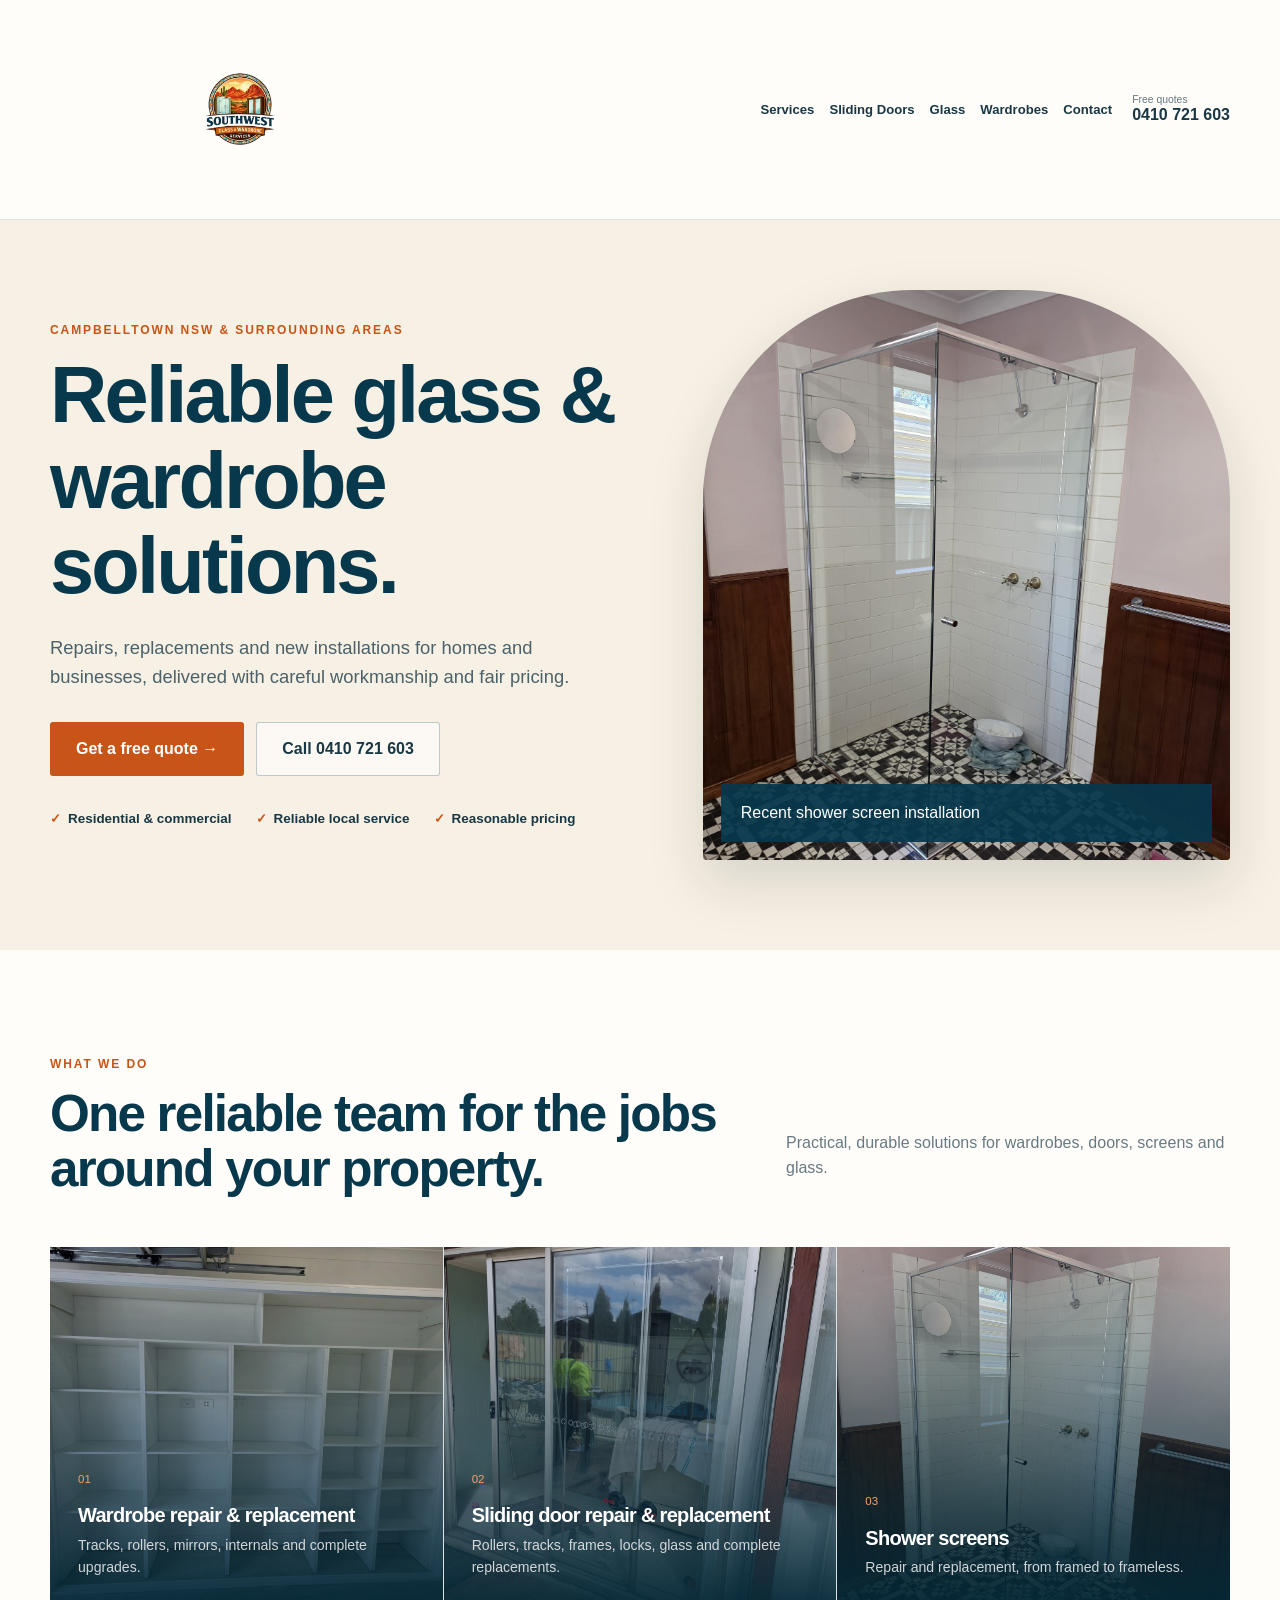
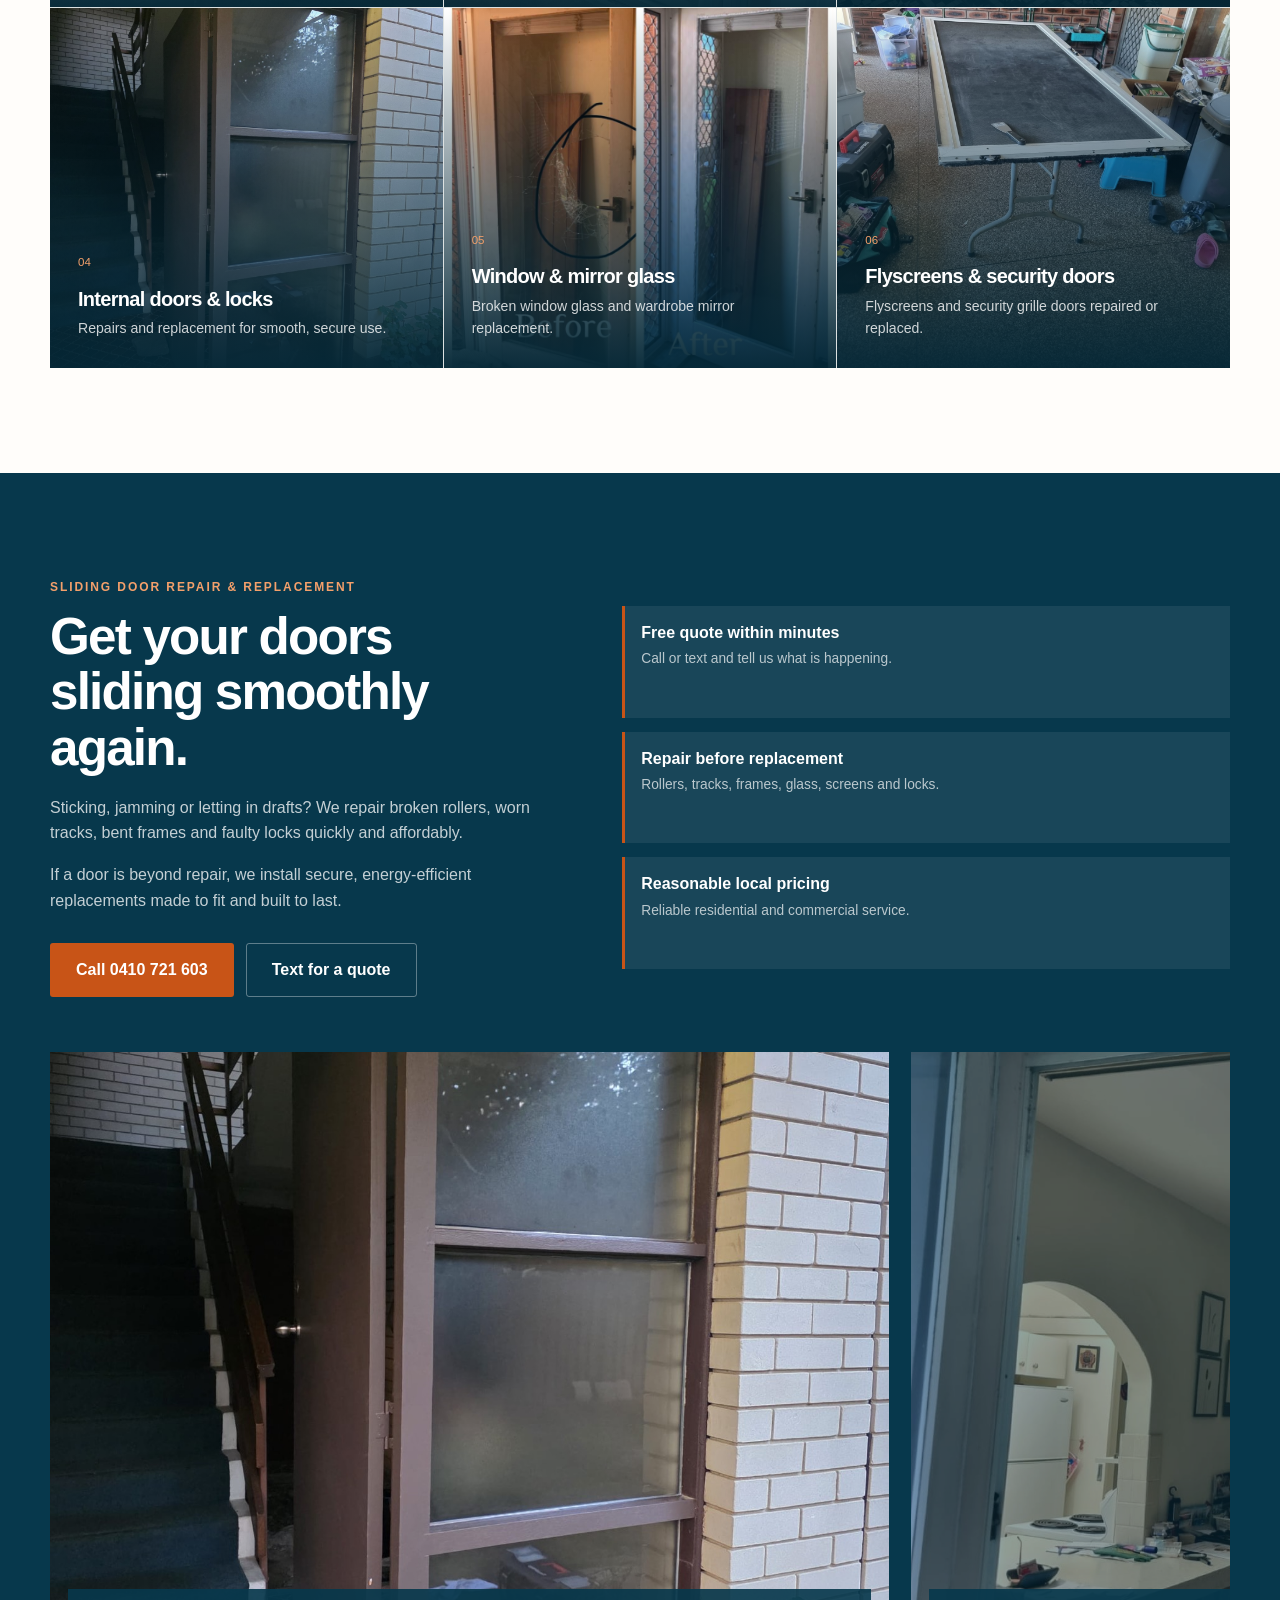
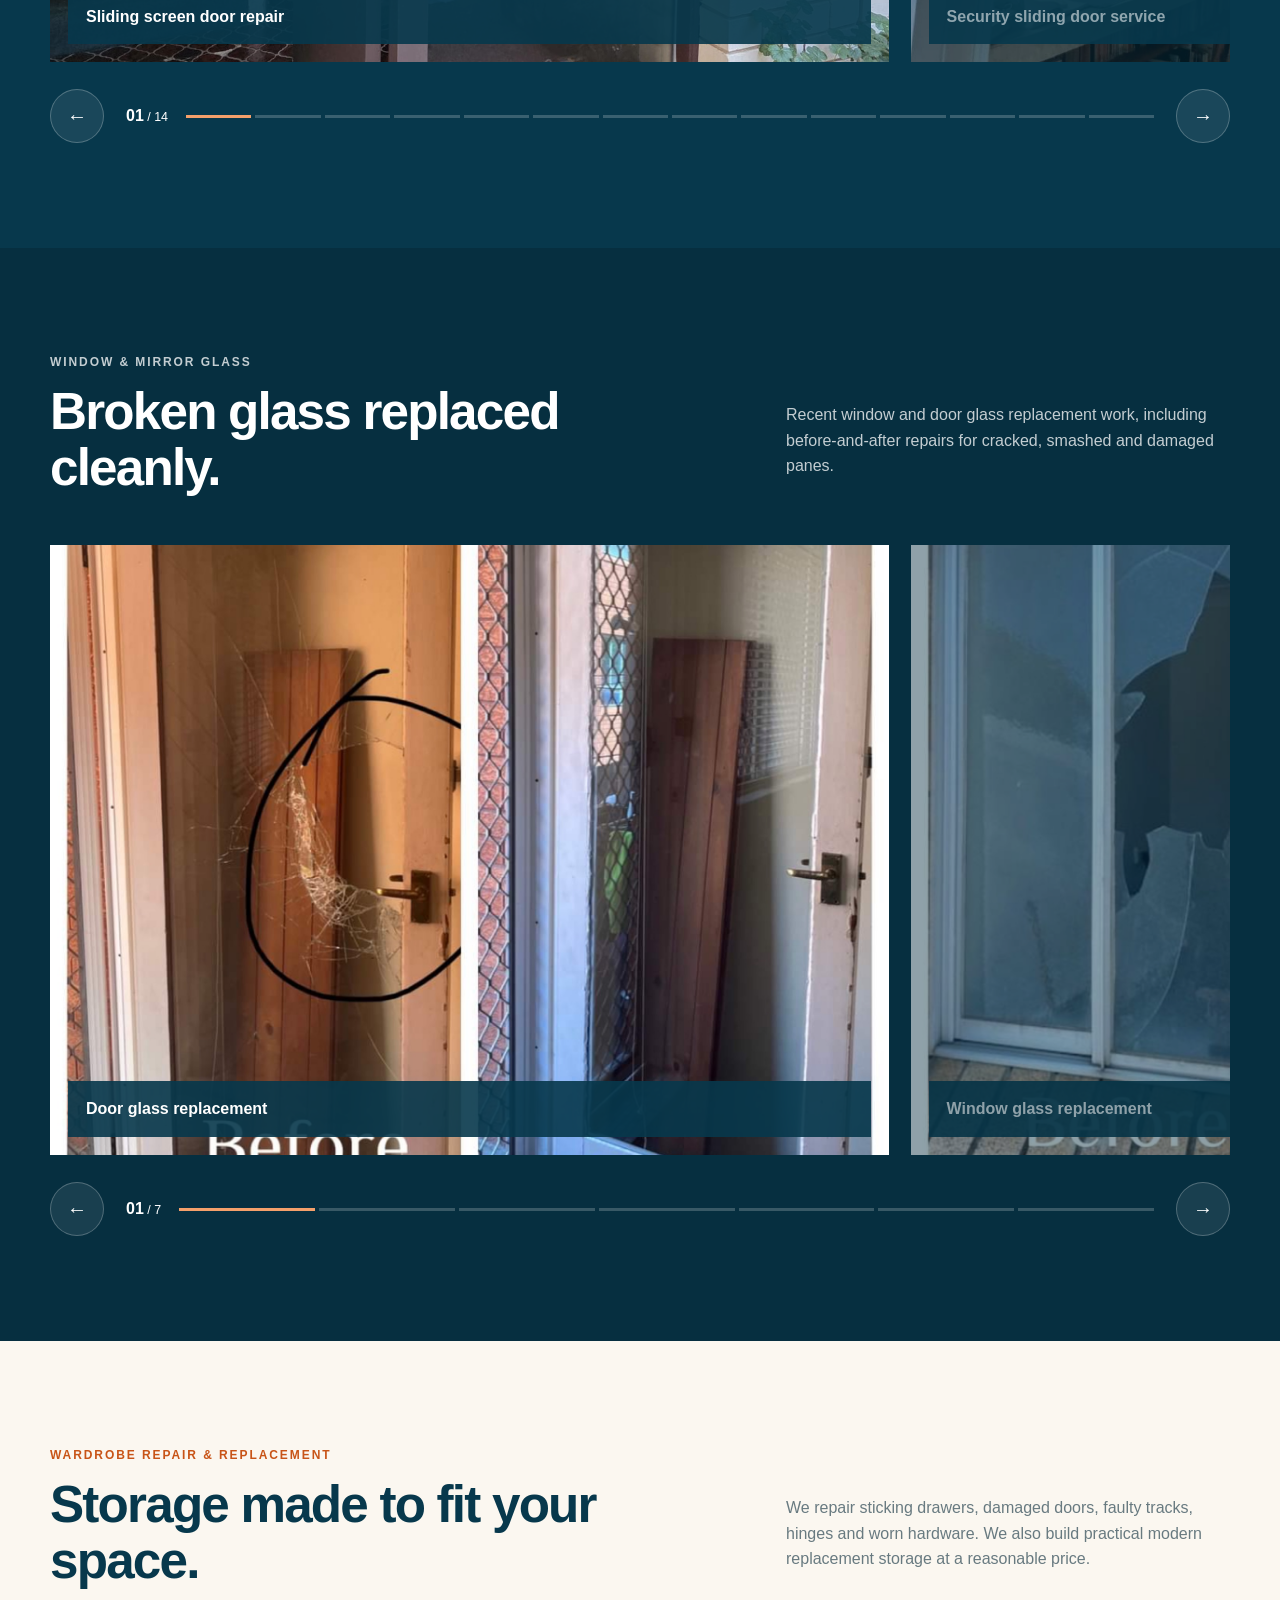
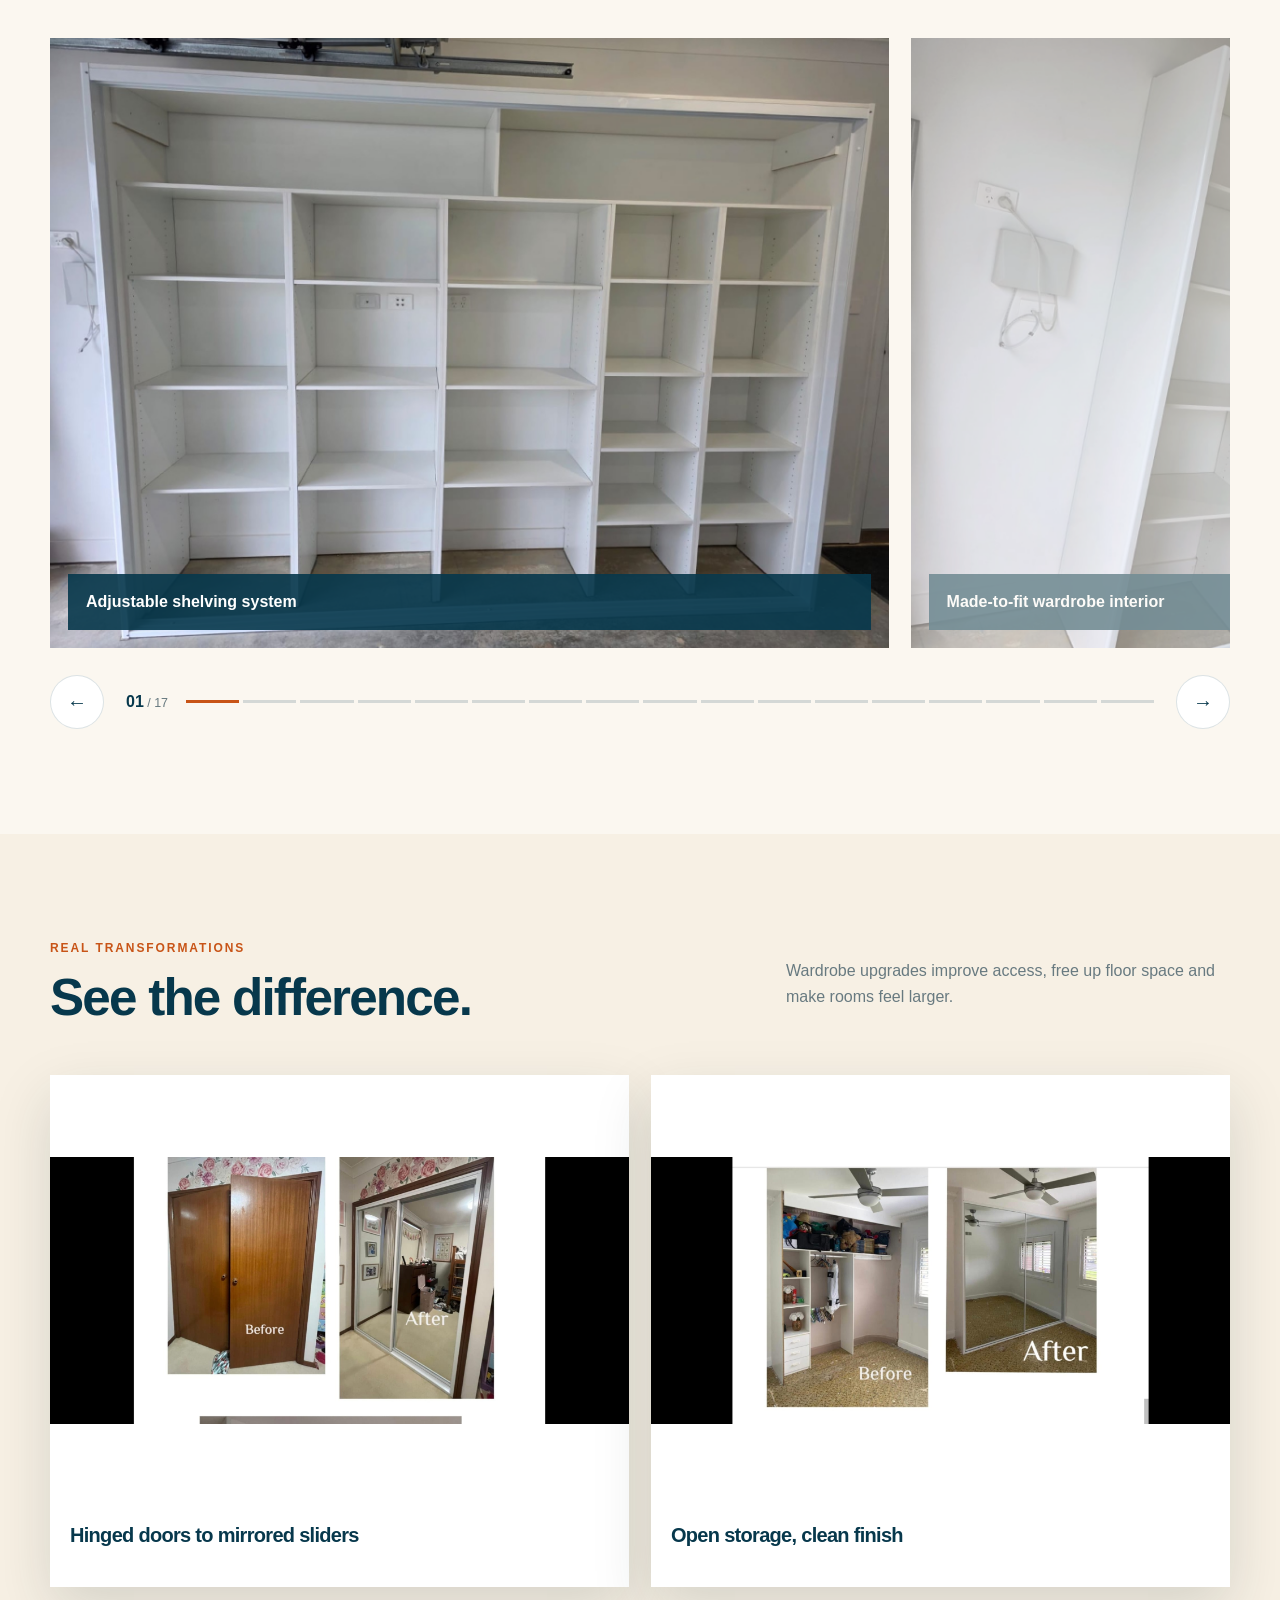
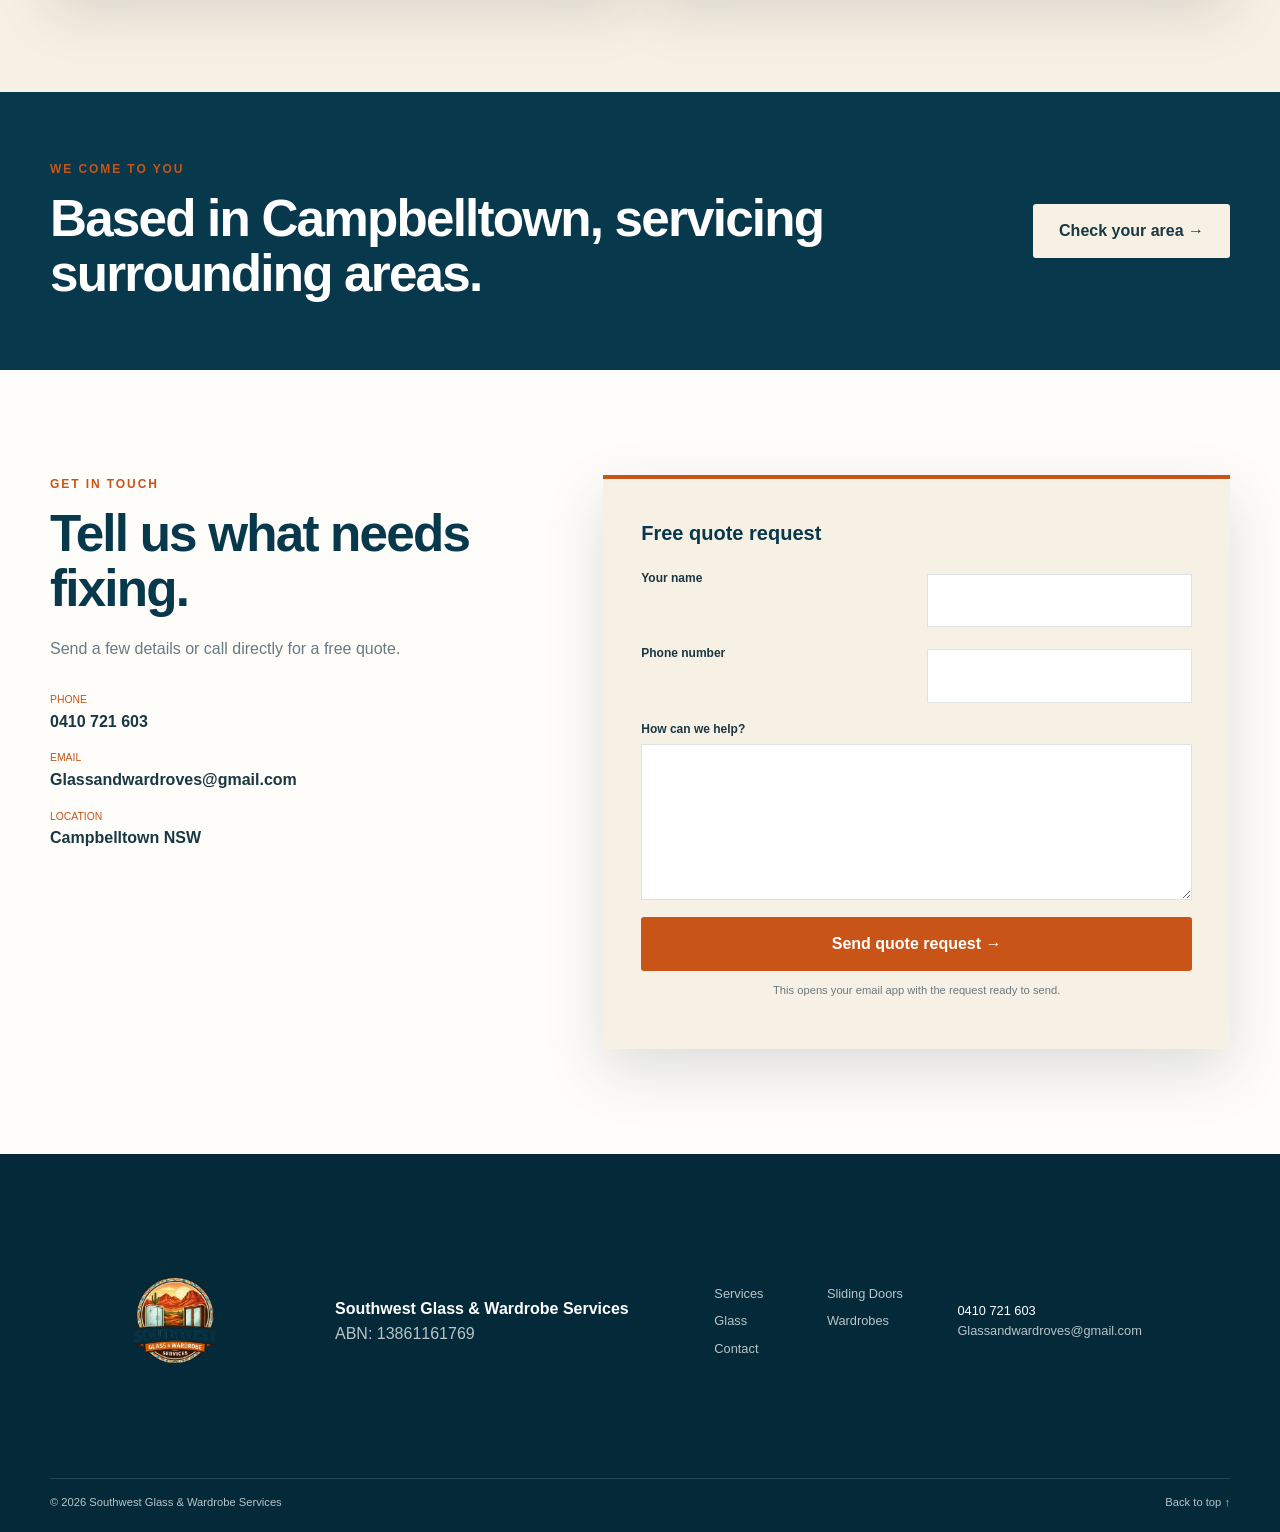
==== commit 4b281ee0: "Website" ====
--- a/index.html
+++ b/index.html
@@ -9,17 +9,17 @@
   <style>
     :root{--navy:#07384c;--orange:#c85417;--cream:#f7f0e4;--white:#fffdfa;--ink:#193843;--muted:#687a80;--line:rgba(7,56,76,.14);--shadow:0 22px 55px rgba(30,45,46,.15)}
     *{box-sizing:border-box}html{scroll-behavior:smooth}body{margin:0;background:var(--white);color:var(--ink);font-family:Arial,Helvetica,sans-serif;line-height:1.6}body.menu-open{overflow:hidden}img{display:block;max-width:100%}a{color:inherit;text-decoration:none}button,input,textarea{font:inherit}.container{width:min(1180px,calc(100% - 40px));margin:auto}.skip{position:fixed;z-index:100;top:8px;left:8px;padding:8px 12px;background:var(--navy);color:white;transform:translateY(-160%)}.skip:focus{transform:none}.eyebrow{margin:0 0 12px;color:var(--orange);font-size:.75rem;font-weight:700;letter-spacing:.16em;text-transform:uppercase}h1,h2,h3{margin-top:0;color:var(--navy);line-height:1.08;letter-spacing:-.035em}h1{max-width:760px;margin-bottom:24px;font-size:clamp(3.2rem,6.2vw,6.4rem)}h2{margin-bottom:20px;font-size:clamp(2.35rem,4vw,4rem)}h3{font-size:1.25rem}.section{padding:105px 0}.button{display:inline-flex;min-height:54px;align-items:center;justify-content:center;padding:0 25px;border:1px solid transparent;border-radius:3px;font-weight:700;transition:.2s}.button:hover{transform:translateY(-2px)}.primary{background:var(--orange);color:white}.outline{border-color:rgba(7,56,76,.25);background:rgba(255,255,255,.6)}
-    header{position:relative;z-index:30;height:170px;border-bottom:1px solid var(--line);background:var(--white)}.header-inner{display:flex;height:100%;align-items:center}.brand{width:270px;flex:0 0 270px;margin-right:auto}.brand img{width:100%;height:158px;object-fit:contain}.site-nav{display:flex;align-items:center;gap:17px;margin-right:22px;font-size:.84rem;font-weight:600}.site-nav a:hover{color:var(--orange)}.call{display:flex;flex-direction:column;line-height:1.15;white-space:nowrap}.call small{color:var(--muted);font-size:.65rem}.menu{display:none;width:44px;height:44px;padding:9px;border:0;background:none}.menu span{display:block;height:2px;margin:5px;background:var(--navy)}
+    header{position:relative;z-index:30;height:220px;border-bottom:1px solid var(--line);background:var(--white)}.header-inner{display:flex;height:100%;align-items:center}.brand{width:380px;flex:0 0 380px;margin-right:auto}.brand img{width:100%;height:205px;object-fit:contain}.site-nav{display:flex;align-items:center;gap:15px;margin-right:20px;font-size:.82rem;font-weight:600}.site-nav a:hover{color:var(--orange)}.call{display:flex;flex-direction:column;line-height:1.15;white-space:nowrap}.call small{color:var(--muted);font-size:.65rem}.menu{display:none;width:44px;height:44px;padding:9px;border:0;background:none}.menu span{display:block;height:2px;margin:5px;background:var(--navy)}
     .hero{padding:70px 0 90px;background:var(--cream)}.hero-grid{display:grid;grid-template-columns:1.05fr .95fr;align-items:center;gap:70px}.lead{max-width:650px;color:#4c6269;font-size:1.15rem}.actions{display:flex;flex-wrap:wrap;gap:12px;margin-top:30px}.trust{display:flex;flex-wrap:wrap;gap:24px;margin:32px 0 0;padding:0;list-style:none;font-size:.84rem;font-weight:600}.trust li:before{content:"✓";margin-right:7px;color:var(--orange)}.hero-photo{position:relative;margin:0}.hero-photo img{width:100%;height:570px;border-radius:210px 210px 3px 3px;object-fit:cover;box-shadow:var(--shadow)}.hero-photo figcaption{position:absolute;right:18px;bottom:18px;left:18px;padding:16px 20px;background:rgba(7,56,76,.92);color:white}
     .heading{display:grid;grid-template-columns:1.2fr .8fr;align-items:end;gap:70px;margin-bottom:50px}.heading h2{margin:0}.heading>p,.muted{color:var(--muted)}.services{display:grid;grid-template-columns:repeat(3,1fr);gap:1px;background:var(--line)}.services article{position:relative;overflow:hidden;min-height:360px;background:var(--navy);isolation:isolate}.services article:after{content:"";position:absolute;z-index:-1;inset:0;background:linear-gradient(transparent,rgba(4,39,54,.96))}.services img{position:absolute;z-index:-2;width:100%;height:100%;object-fit:cover}.services article>div{position:absolute;right:0;bottom:0;left:0;padding:28px}.services span{color:#f4a06b;font-size:.72rem}.services h3{margin:15px 0 7px;color:white}.services p{margin:0;color:rgba(255,255,255,.8);font-size:.88rem}
     .sliding-section,.glass-section{overflow:hidden;background:var(--navy);color:white}.glass-section{background:#062f40}.sliding-intro{display:grid;grid-template-columns:.9fr 1.1fr;gap:75px;margin-bottom:55px}.sliding-intro h2,.glass-section h2{color:white}.sliding-intro .eyebrow,.glass-section .eyebrow{color:#f4a06b}.sliding-intro p,.glass-section .heading p{color:rgba(255,255,255,.76)}.sliding-points{display:grid;gap:14px;margin:28px 0;padding:0;list-style:none}.sliding-points li{padding:14px 16px;border-left:3px solid var(--orange);background:rgba(255,255,255,.07)}.sliding-points strong{display:block;color:white}.sliding-points span{color:rgba(255,255,255,.7);font-size:.86rem}.sliding-section .outline{border-color:rgba(255,255,255,.35);color:white;background:transparent}.gallery-section{overflow:hidden;background:#fbf7f0}.viewport{overflow:hidden}.track{display:flex;gap:22px;transition:transform .55s cubic-bezier(.22,.61,.36,1)}.track figure{position:relative;flex:0 0 calc(72% - 11px);height:610px;margin:0;overflow:hidden;background:#ddd;opacity:.55;transition:.4s}.track figure.active{opacity:1}.track img{width:100%;height:100%;object-fit:cover}.track figcaption{position:absolute;right:18px;bottom:18px;left:18px;padding:15px 18px;background:rgba(7,56,76,.9);color:white;font-weight:700}.controls{display:flex;align-items:center;gap:22px;margin-top:27px}.controls>button{display:grid;width:54px;height:54px;flex:0 0 54px;place-items:center;border:1px solid var(--line);border-radius:50%;background:white;color:var(--navy);font-size:1.25rem;cursor:pointer}.progress{display:flex;min-width:0;flex:1;align-items:center;gap:18px}.progress>span{white-space:nowrap;color:var(--muted);font-size:.78rem}.progress strong{color:var(--navy);font-size:1rem}.dots{display:flex;flex:1;gap:4px}.dot{height:3px;flex:1;padding:0;border:0;background:rgba(7,56,76,.16)}.dot.active{background:var(--orange)}.sliding-section .progress span,.sliding-section .progress strong,.glass-section .progress span,.glass-section .progress strong{color:white}.sliding-section .controls>button,.glass-section .controls>button{border-color:rgba(255,255,255,.24);background:rgba(255,255,255,.08);color:white}.sliding-section .dot,.glass-section .dot{background:rgba(255,255,255,.2)}.sliding-section .dot.active,.glass-section .dot.active{background:#f4a06b}
     .transformations{background:var(--cream)}.before{display:grid;grid-template-columns:1fr 1fr;gap:22px}.before article{background:white;box-shadow:var(--shadow)}.before img{width:100%;height:430px;object-fit:contain}.before div{padding:20px}.area{padding:68px 0;background:var(--navy)}.area-inner{display:flex;align-items:center;justify-content:space-between;gap:35px}.area h2{max-width:800px;margin:0;color:white}.area .button{background:var(--cream)}
     .contact{display:grid;grid-template-columns:.85fr 1.15fr;gap:90px}.contact-list{display:grid;gap:16px;margin-top:30px}.contact-list>*{display:flex;flex-direction:column}.contact-list small{color:var(--orange);font-size:.65rem;text-transform:uppercase}.contact-list strong{overflow-wrap:anywhere}form{display:grid;grid-template-columns:1fr 1fr;column-gap:20px;padding:38px;border-top:4px solid var(--orange);background:var(--cream);box-shadow:var(--shadow)}.form-title{grid-column:1/-1;margin-bottom:20px;color:var(--navy);font-size:1.25rem;font-weight:700}form label{font-size:.75rem;font-weight:700}form input,form textarea{width:100%;margin:5px 0 17px;padding:13px;border:1px solid var(--line);background:white}form label[for=message],form textarea,form button,form>p{grid-column:1/-1}form>p{color:var(--muted);font-size:.7rem;text-align:center}
-    footer{padding:42px 0 20px;background:#042a3a;color:rgba(255,255,255,.72)}.footer-main{display:grid;grid-template-columns:200px 1.3fr .8fr 1fr;align-items:center;gap:25px;padding-bottom:32px}.footer-logo img{width:190px;height:190px;object-fit:contain}.footer-name,.footer-contact{display:flex;flex-direction:column}.footer-name strong,.footer-contact a:first-child{color:white}.footer-main nav{display:grid;grid-template-columns:1fr 1fr;gap:7px;font-size:.8rem}.footer-contact{font-size:.8rem;overflow-wrap:anywhere}.footer-bottom{display:flex;justify-content:space-between;padding-top:15px;border-top:1px solid rgba(255,255,255,.12);font-size:.7rem}
-    @media(max-width:1080px){header{height:148px}.brand{width:220px;flex-basis:220px}.brand img{height:138px}.site-nav{gap:11px;margin-right:14px;font-size:.78rem}.hero-grid{gap:35px}.footer-main{grid-template-columns:170px 1.2fr .8fr}.footer-contact{grid-column:2/4}}
-    @media(max-width:850px){header{height:128px}.brand{width:190px;flex-basis:190px}.brand img{height:122px}.menu{display:block}.call{margin-left:7px}.site-nav{position:fixed;top:128px;right:0;bottom:0;left:0;display:flex;visibility:hidden;margin:0;padding:45px 28px;flex-direction:column;align-items:flex-start;background:var(--cream);opacity:0}.site-nav.open{visibility:visible;opacity:1}.site-nav a{font-size:1.5rem;font-weight:700}.hero-grid,.heading,.contact,.sliding-intro{grid-template-columns:1fr}.sliding-intro{gap:20px}.services{grid-template-columns:1fr 1fr}.track figure{flex-basis:82%;height:540px}.before{grid-template-columns:1fr}.footer-main{grid-template-columns:170px 1fr}.footer-main nav,.footer-contact{grid-column:1/3}}
-    @media(max-width:600px){.container{width:min(100% - 28px,520px)}.section{padding:75px 0}header{height:118px}.brand{width:165px;flex-basis:165px}.brand img{height:112px}.site-nav{top:118px}.call small{display:none}.call strong{font-size:.76rem}.hero{padding:48px 0 72px}.hero-photo img{height:460px}.actions{flex-direction:column}.trust{display:grid;gap:8px}.heading{gap:16px}.services{grid-template-columns:1fr}.track{gap:0}.track figure{flex-basis:100%;height:460px}.controls{gap:10px}.controls>button{width:46px;height:46px;flex-basis:46px}.before img{height:330px}.area-inner{align-items:flex-start;flex-direction:column}form{grid-template-columns:1fr;padding:26px 20px}form label,form input{grid-column:1}.footer-main{grid-template-columns:1fr;text-align:center}.footer-logo img{width:240px;height:240px;margin:auto}.footer-name,.footer-contact{align-items:center}.footer-main nav,.footer-contact{grid-column:1}.footer-bottom{flex-direction:column;gap:7px;text-align:center}}
-    @media(max-width:380px){.brand{width:140px;flex-basis:140px}.call strong{font-size:.68rem}.menu{width:39px;padding:6px}.track figure{height:400px}}
+    footer{padding:42px 0 20px;background:#042a3a;color:rgba(255,255,255,.72)}.footer-main{display:grid;grid-template-columns:260px 1.3fr .8fr 1fr;align-items:center;gap:25px;padding-bottom:32px}.footer-logo img{width:250px;height:250px;object-fit:contain}.footer-name,.footer-contact{display:flex;flex-direction:column}.footer-name strong,.footer-contact a:first-child{color:white}.footer-main nav{display:grid;grid-template-columns:1fr 1fr;gap:7px;font-size:.8rem}.footer-contact{font-size:.8rem;overflow-wrap:anywhere}.footer-bottom{display:flex;justify-content:space-between;padding-top:15px;border-top:1px solid rgba(255,255,255,.12);font-size:.7rem}
+    @media(max-width:1180px){header{height:190px}.brand{width:310px;flex-basis:310px}.brand img{height:180px}.site-nav{gap:10px;margin-right:12px;font-size:.75rem}.hero-grid{gap:35px}.footer-main{grid-template-columns:220px 1.2fr .8fr}.footer-logo img{width:220px;height:220px}.footer-contact{grid-column:2/4}}
+    @media(max-width:850px){header{height:156px}.brand{width:240px;flex-basis:240px}.brand img{height:148px}.menu{display:block}.call{margin-left:7px}.site-nav{position:fixed;top:156px;right:0;bottom:0;left:0;display:flex;visibility:hidden;margin:0;padding:45px 28px;flex-direction:column;align-items:flex-start;background:var(--cream);opacity:0}.site-nav.open{visibility:visible;opacity:1}.site-nav a{font-size:1.5rem;font-weight:700}.hero-grid,.heading,.contact,.sliding-intro{grid-template-columns:1fr}.sliding-intro{gap:20px}.services{grid-template-columns:1fr 1fr}.track figure{flex-basis:82%;height:540px}.before{grid-template-columns:1fr}.footer-main{grid-template-columns:210px 1fr}.footer-main nav,.footer-contact{grid-column:1/3}}
+    @media(max-width:600px){.container{width:min(100% - 28px,520px)}.section{padding:75px 0}header{height:138px}.brand{width:200px;flex-basis:200px}.brand img{height:132px}.site-nav{top:138px}.call small{display:none}.call strong{font-size:.76rem}.hero{padding:48px 0 72px}.hero-photo img{height:460px}.actions{flex-direction:column}.trust{display:grid;gap:8px}.heading{gap:16px}.services{grid-template-columns:1fr}.track{gap:0}.track figure{flex-basis:100%;height:460px}.controls{gap:10px}.controls>button{width:46px;height:46px;flex-basis:46px}.before img{height:330px}.area-inner{align-items:flex-start;flex-direction:column}form{grid-template-columns:1fr;padding:26px 20px}form label,form input{grid-column:1}.footer-main{grid-template-columns:1fr;text-align:center}.footer-logo img{width:280px;height:280px;margin:auto}.footer-name,.footer-contact{align-items:center}.footer-main nav,.footer-contact{grid-column:1}.footer-bottom{flex-direction:column;gap:7px;text-align:center}}
+    @media(max-width:380px){header{height:126px}.brand{width:172px;flex-basis:172px}.brand img{height:120px}.site-nav{top:126px}.call strong{font-size:.68rem}.menu{width:39px;padding:6px}.track figure{height:400px}}
   </style>
 </head>
 <body>
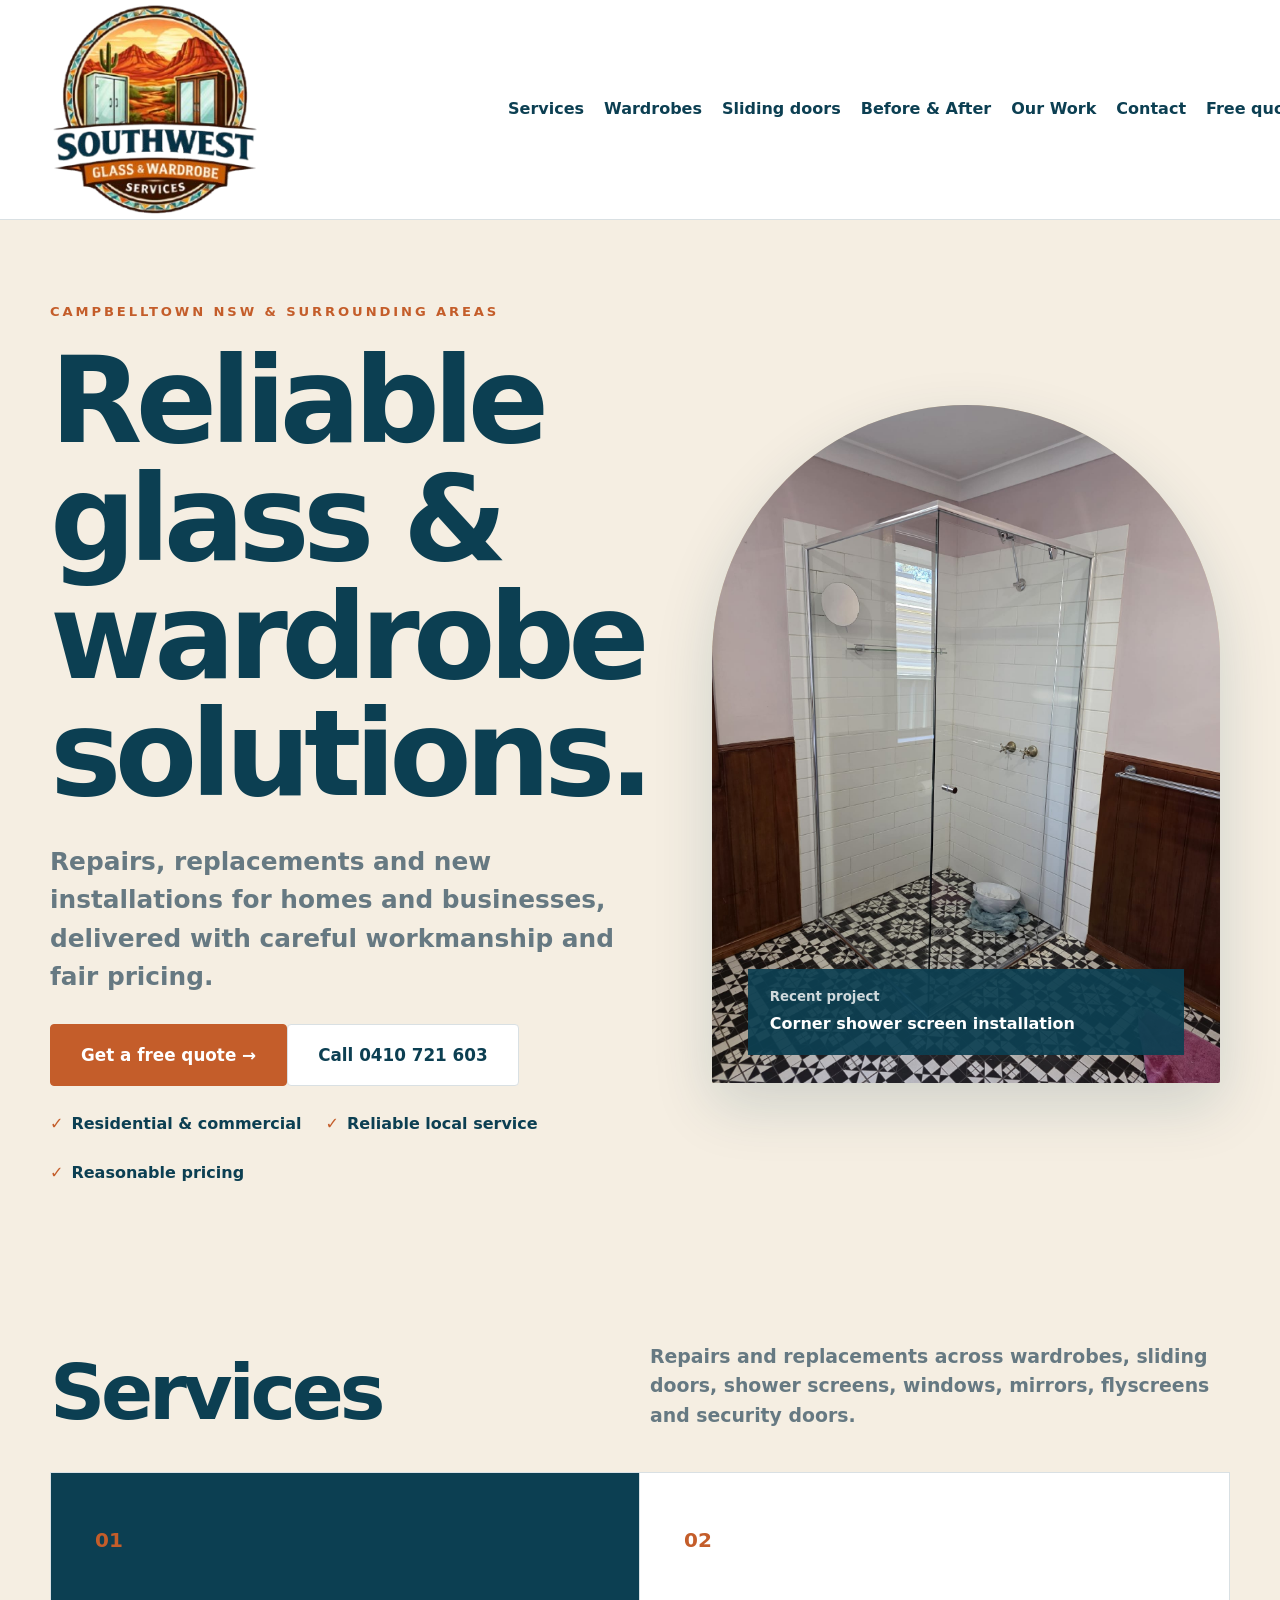
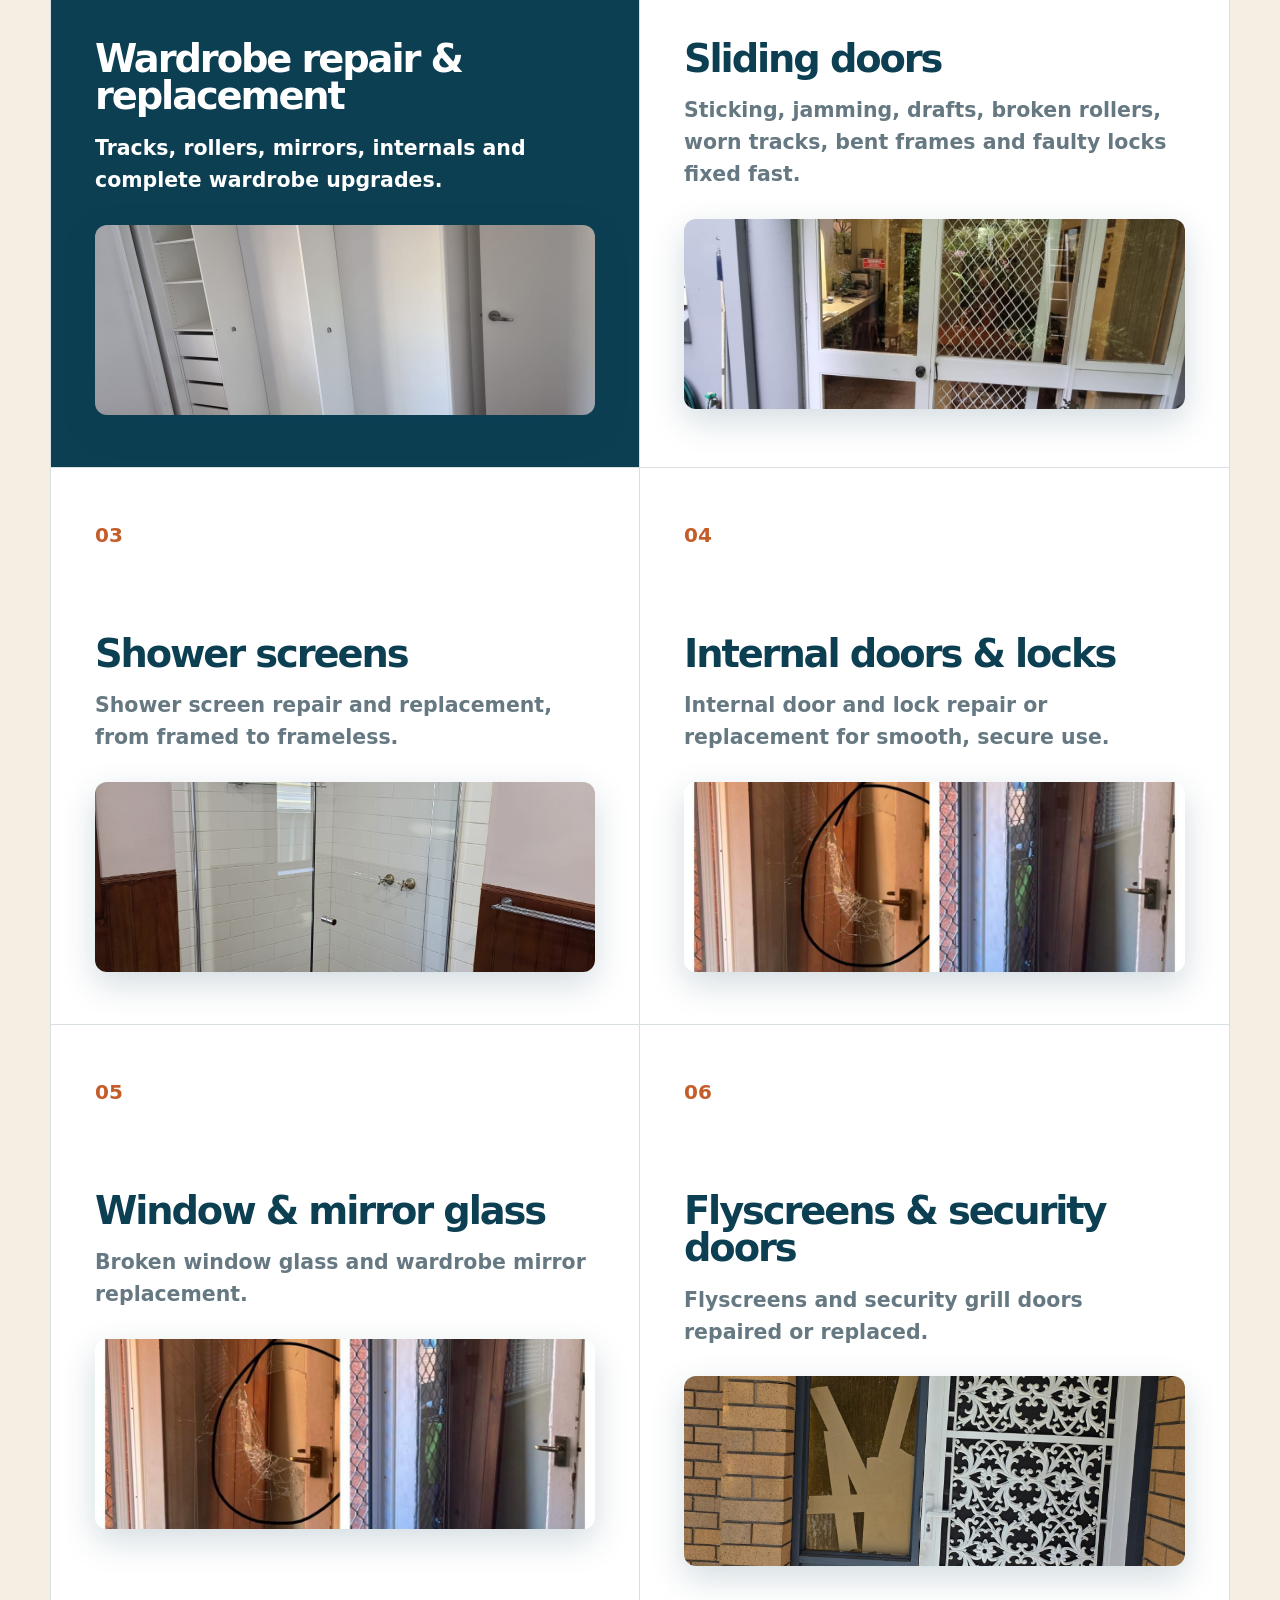
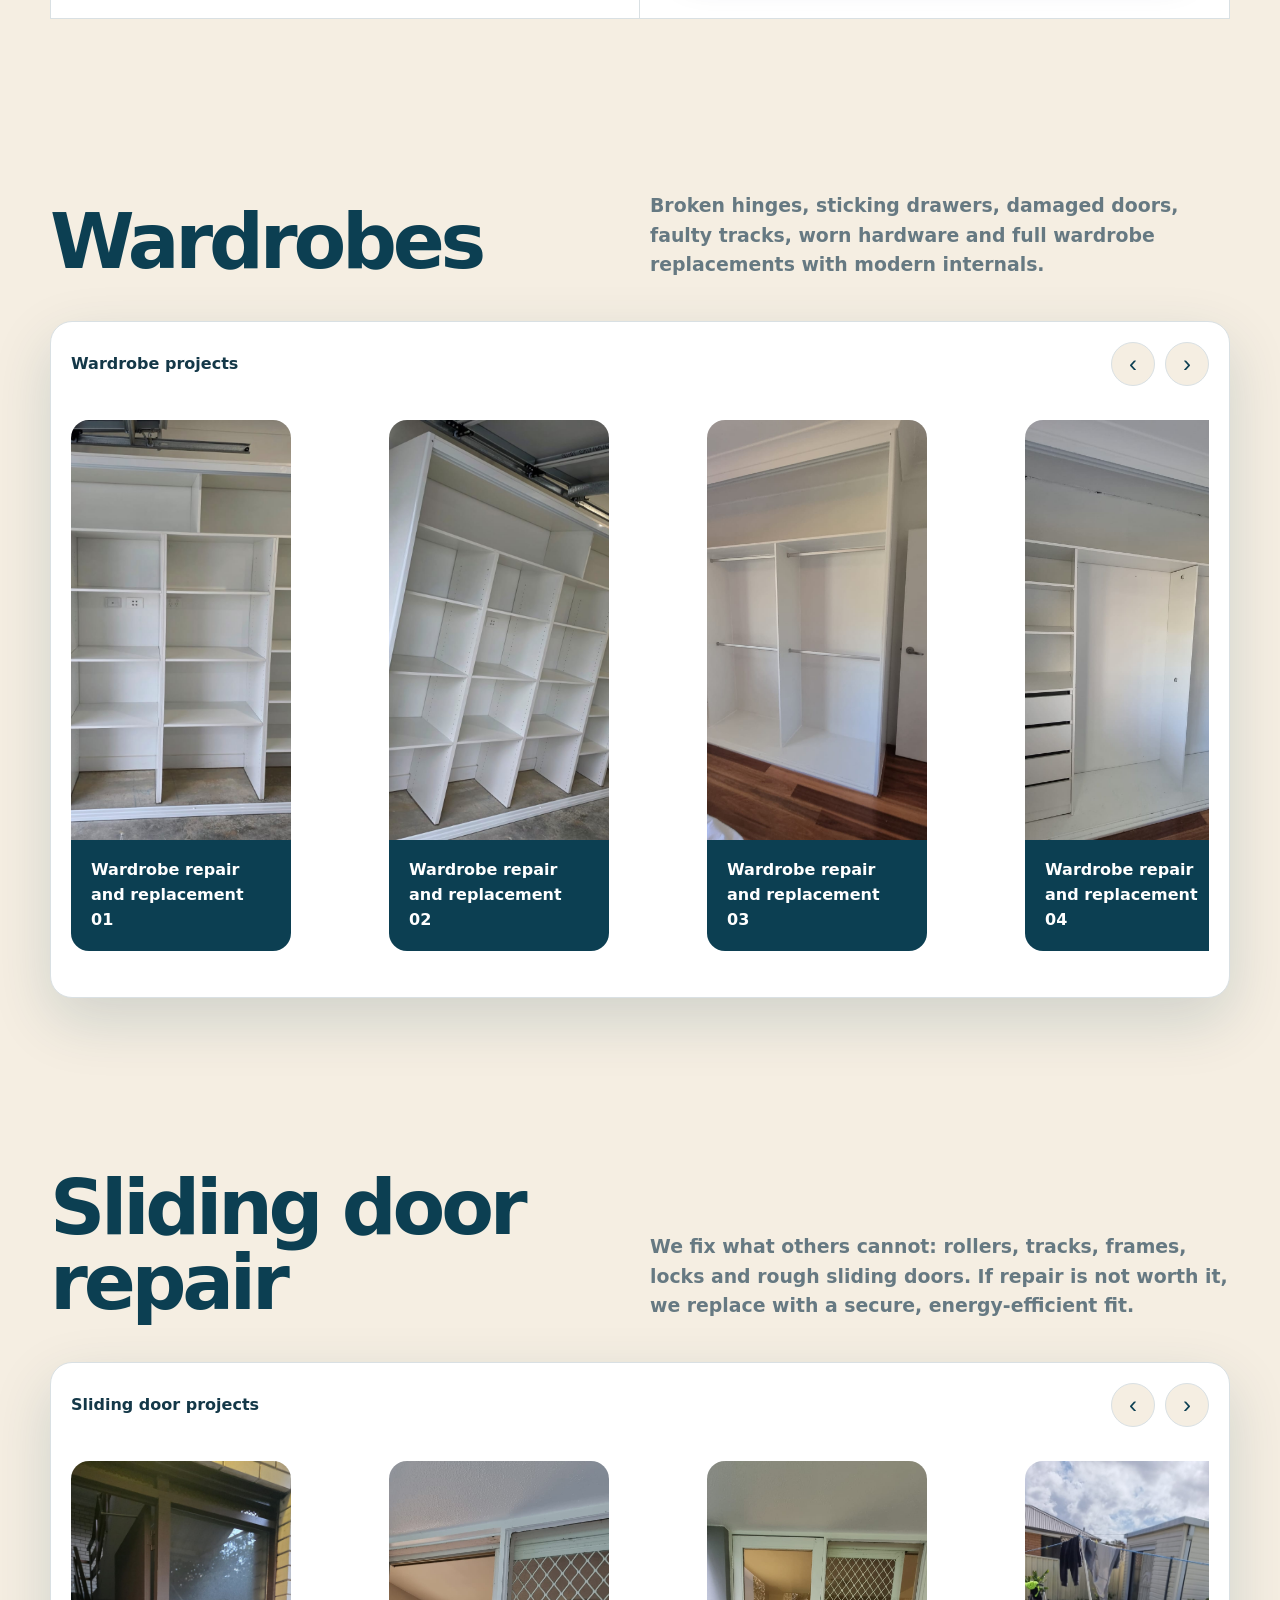
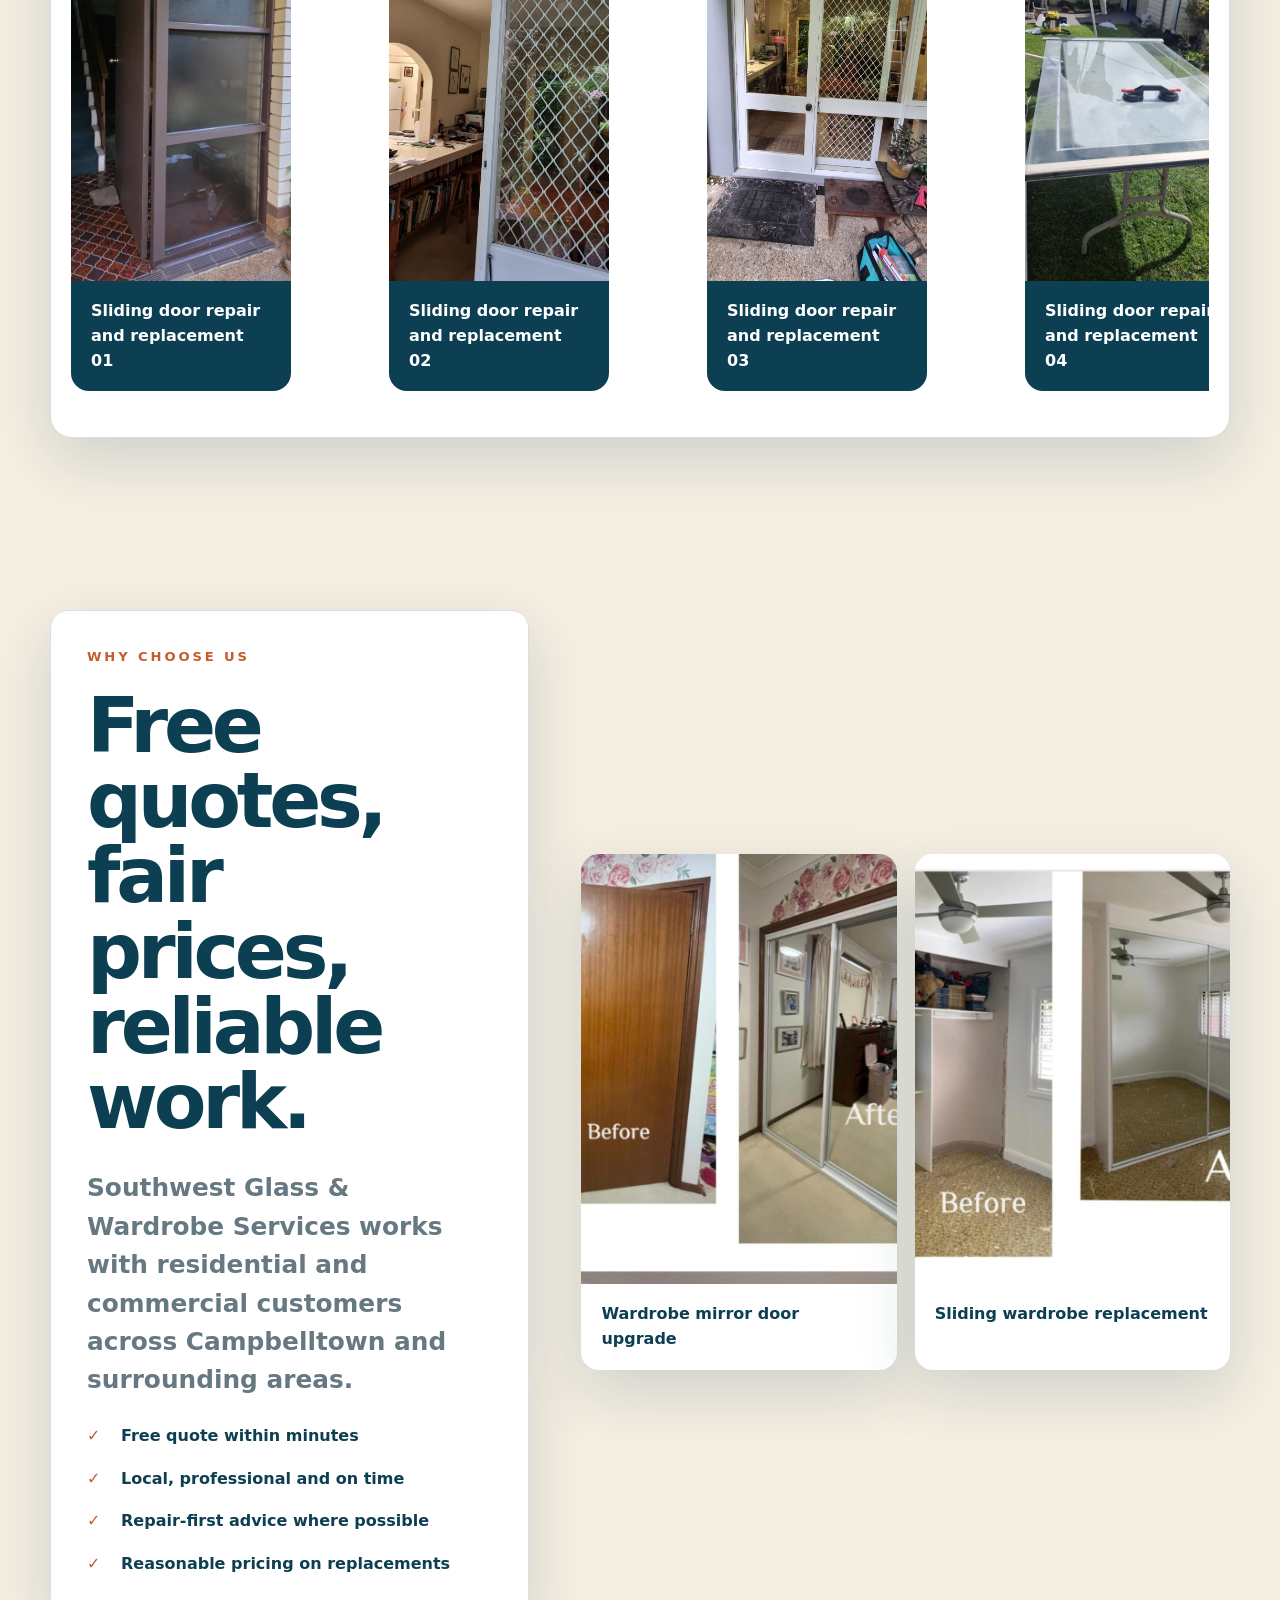
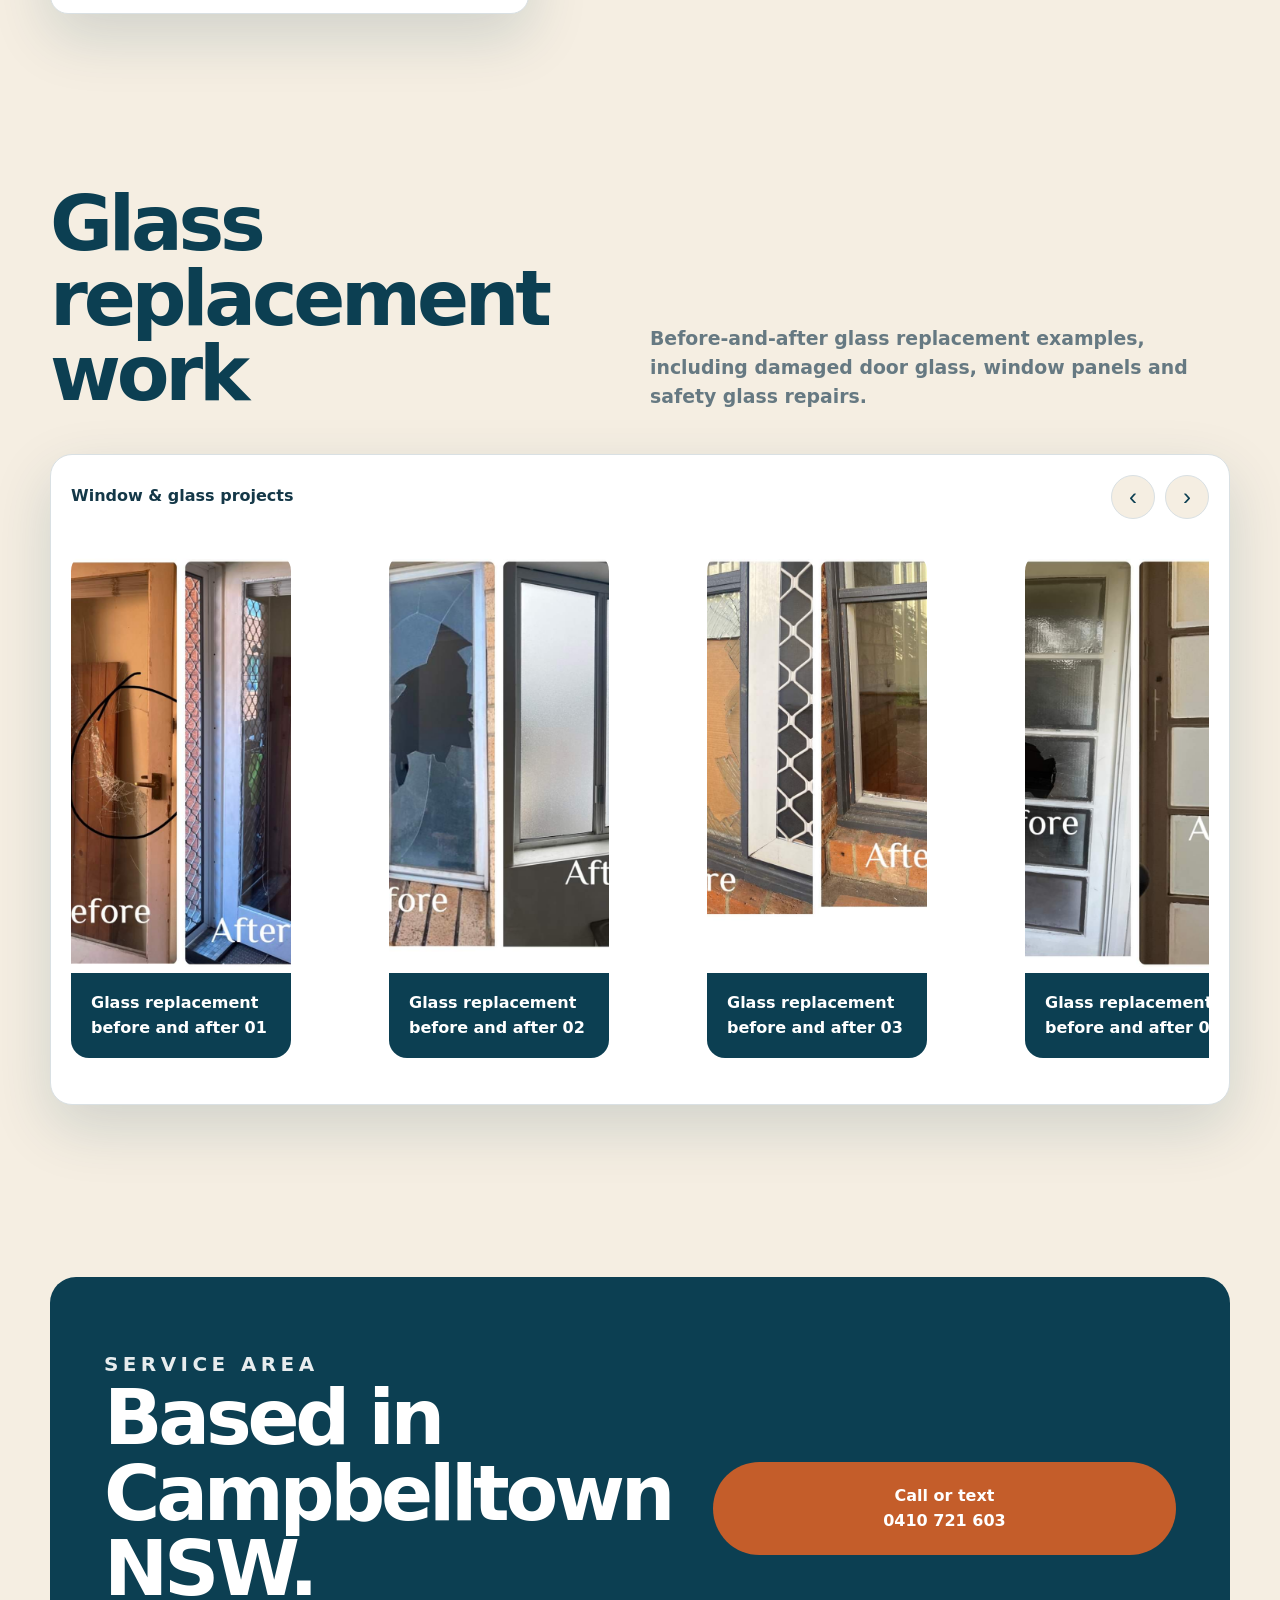
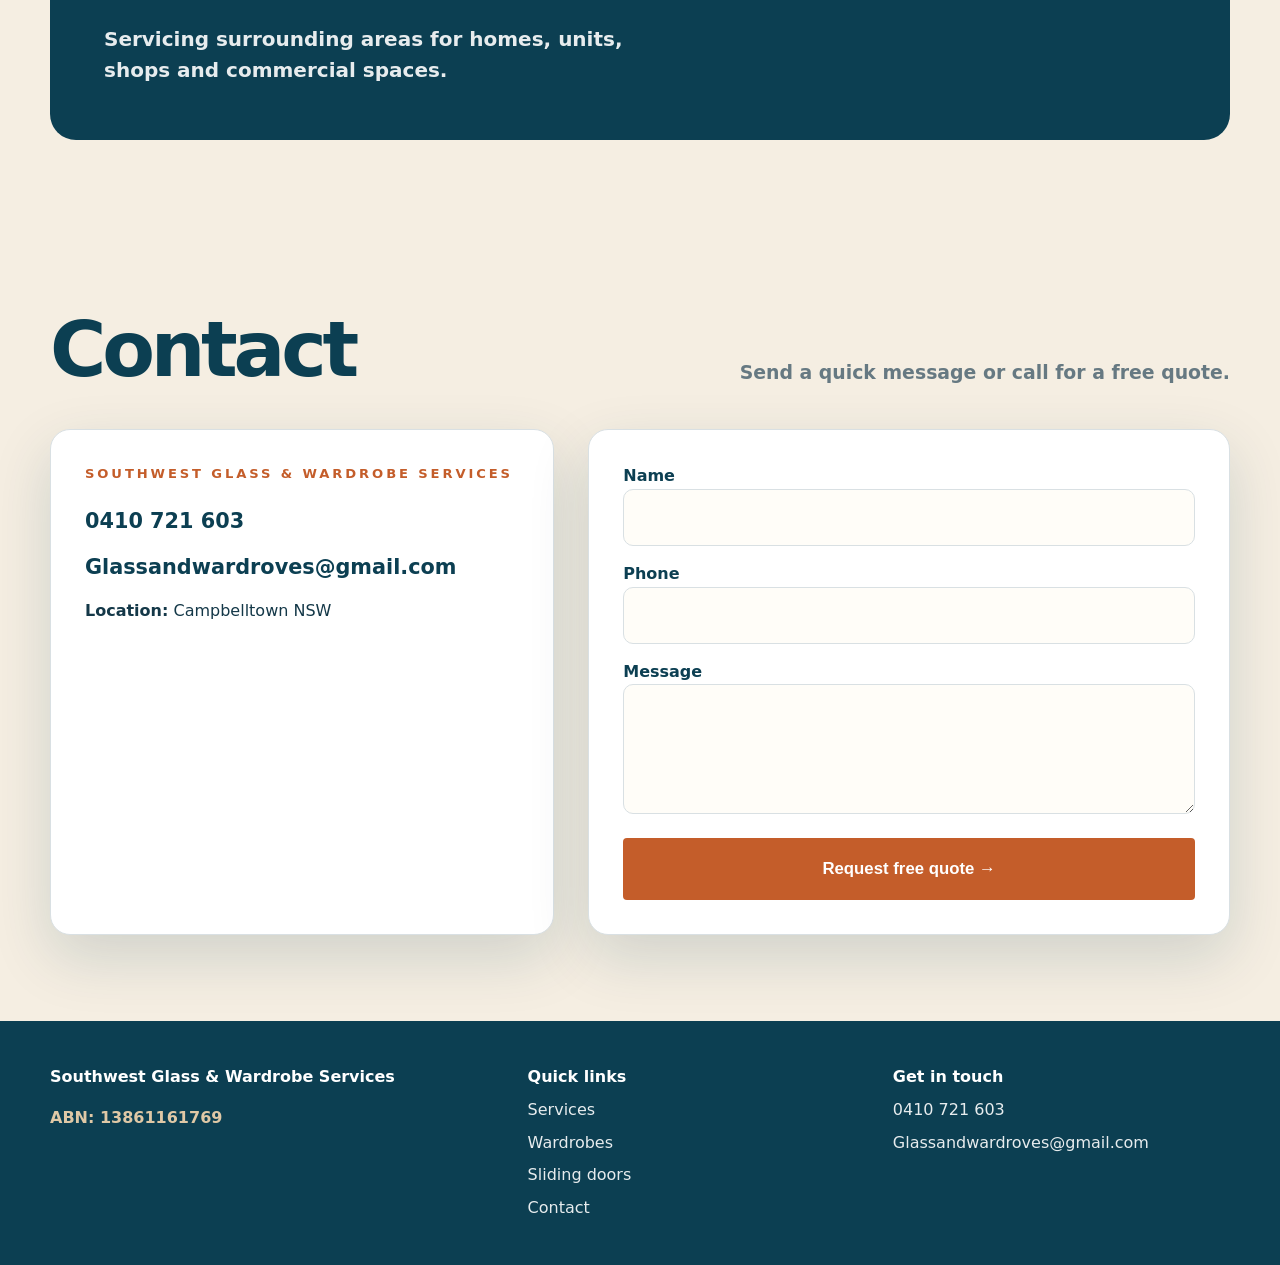
==== commit 991f8db5: "Website" ====
--- a/index.html
+++ b/index.html
@@ -2,50 +2,668 @@
 <html lang="en">
 <head>
   <meta charset="utf-8">
-  <meta name="viewport" content="width=device-width,initial-scale=1">
-  <meta name="description" content="Glass, wardrobe, shower screen and sliding door repairs and replacements in Campbelltown NSW.">
-  <meta name="theme-color" content="#07384c">
+  <meta name="viewport" content="width=device-width, initial-scale=1">
   <title>Southwest Glass & Wardrobe Services | Campbelltown NSW</title>
+  <meta name="description" content="Southwest Glass & Wardrobe Services provides glass, wardrobe, sliding door, shower screen, flyscreen and security door repairs and replacements around Campbelltown NSW.">
   <style>
-    :root{--navy:#07384c;--orange:#c85417;--cream:#f7f0e4;--white:#fffdfa;--ink:#193843;--muted:#687a80;--line:rgba(7,56,76,.14);--shadow:0 22px 55px rgba(30,45,46,.15)}
-    *{box-sizing:border-box}html{scroll-behavior:smooth}body{margin:0;background:var(--white);color:var(--ink);font-family:Arial,Helvetica,sans-serif;line-height:1.6}body.menu-open{overflow:hidden}img{display:block;max-width:100%}a{color:inherit;text-decoration:none}button,input,textarea{font:inherit}.container{width:min(1180px,calc(100% - 40px));margin:auto}.skip{position:fixed;z-index:100;top:8px;left:8px;padding:8px 12px;background:var(--navy);color:white;transform:translateY(-160%)}.skip:focus{transform:none}.eyebrow{margin:0 0 12px;color:var(--orange);font-size:.75rem;font-weight:700;letter-spacing:.16em;text-transform:uppercase}h1,h2,h3{margin-top:0;color:var(--navy);line-height:1.08;letter-spacing:-.035em}h1{max-width:760px;margin-bottom:24px;font-size:clamp(3.2rem,6.2vw,6.4rem)}h2{margin-bottom:20px;font-size:clamp(2.35rem,4vw,4rem)}h3{font-size:1.25rem}.section{padding:105px 0}.button{display:inline-flex;min-height:54px;align-items:center;justify-content:center;padding:0 25px;border:1px solid transparent;border-radius:3px;font-weight:700;transition:.2s}.button:hover{transform:translateY(-2px)}.primary{background:var(--orange);color:white}.outline{border-color:rgba(7,56,76,.25);background:rgba(255,255,255,.6)}
-    header{position:relative;z-index:30;height:220px;border-bottom:1px solid var(--line);background:var(--white)}.header-inner{display:flex;height:100%;align-items:center}.brand{width:380px;flex:0 0 380px;margin-right:auto}.brand img{width:100%;height:205px;object-fit:contain}.site-nav{display:flex;align-items:center;gap:15px;margin-right:20px;font-size:.82rem;font-weight:600}.site-nav a:hover{color:var(--orange)}.call{display:flex;flex-direction:column;line-height:1.15;white-space:nowrap}.call small{color:var(--muted);font-size:.65rem}.menu{display:none;width:44px;height:44px;padding:9px;border:0;background:none}.menu span{display:block;height:2px;margin:5px;background:var(--navy)}
-    .hero{padding:70px 0 90px;background:var(--cream)}.hero-grid{display:grid;grid-template-columns:1.05fr .95fr;align-items:center;gap:70px}.lead{max-width:650px;color:#4c6269;font-size:1.15rem}.actions{display:flex;flex-wrap:wrap;gap:12px;margin-top:30px}.trust{display:flex;flex-wrap:wrap;gap:24px;margin:32px 0 0;padding:0;list-style:none;font-size:.84rem;font-weight:600}.trust li:before{content:"✓";margin-right:7px;color:var(--orange)}.hero-photo{position:relative;margin:0}.hero-photo img{width:100%;height:570px;border-radius:210px 210px 3px 3px;object-fit:cover;box-shadow:var(--shadow)}.hero-photo figcaption{position:absolute;right:18px;bottom:18px;left:18px;padding:16px 20px;background:rgba(7,56,76,.92);color:white}
-    .heading{display:grid;grid-template-columns:1.2fr .8fr;align-items:end;gap:70px;margin-bottom:50px}.heading h2{margin:0}.heading>p,.muted{color:var(--muted)}.services{display:grid;grid-template-columns:repeat(3,1fr);gap:1px;background:var(--line)}.services article{position:relative;overflow:hidden;min-height:360px;background:var(--navy);isolation:isolate}.services article:after{content:"";position:absolute;z-index:-1;inset:0;background:linear-gradient(transparent,rgba(4,39,54,.96))}.services img{position:absolute;z-index:-2;width:100%;height:100%;object-fit:cover}.services article>div{position:absolute;right:0;bottom:0;left:0;padding:28px}.services span{color:#f4a06b;font-size:.72rem}.services h3{margin:15px 0 7px;color:white}.services p{margin:0;color:rgba(255,255,255,.8);font-size:.88rem}
-    .sliding-section,.glass-section{overflow:hidden;background:var(--navy);color:white}.glass-section{background:#062f40}.sliding-intro{display:grid;grid-template-columns:.9fr 1.1fr;gap:75px;margin-bottom:55px}.sliding-intro h2,.glass-section h2{color:white}.sliding-intro .eyebrow,.glass-section .eyebrow{color:#f4a06b}.sliding-intro p,.glass-section .heading p{color:rgba(255,255,255,.76)}.sliding-points{display:grid;gap:14px;margin:28px 0;padding:0;list-style:none}.sliding-points li{padding:14px 16px;border-left:3px solid var(--orange);background:rgba(255,255,255,.07)}.sliding-points strong{display:block;color:white}.sliding-points span{color:rgba(255,255,255,.7);font-size:.86rem}.sliding-section .outline{border-color:rgba(255,255,255,.35);color:white;background:transparent}.gallery-section{overflow:hidden;background:#fbf7f0}.viewport{overflow:hidden}.track{display:flex;gap:22px;transition:transform .55s cubic-bezier(.22,.61,.36,1)}.track figure{position:relative;flex:0 0 calc(72% - 11px);height:610px;margin:0;overflow:hidden;background:#ddd;opacity:.55;transition:.4s}.track figure.active{opacity:1}.track img{width:100%;height:100%;object-fit:cover}.track figcaption{position:absolute;right:18px;bottom:18px;left:18px;padding:15px 18px;background:rgba(7,56,76,.9);color:white;font-weight:700}.controls{display:flex;align-items:center;gap:22px;margin-top:27px}.controls>button{display:grid;width:54px;height:54px;flex:0 0 54px;place-items:center;border:1px solid var(--line);border-radius:50%;background:white;color:var(--navy);font-size:1.25rem;cursor:pointer}.progress{display:flex;min-width:0;flex:1;align-items:center;gap:18px}.progress>span{white-space:nowrap;color:var(--muted);font-size:.78rem}.progress strong{color:var(--navy);font-size:1rem}.dots{display:flex;flex:1;gap:4px}.dot{height:3px;flex:1;padding:0;border:0;background:rgba(7,56,76,.16)}.dot.active{background:var(--orange)}.sliding-section .progress span,.sliding-section .progress strong,.glass-section .progress span,.glass-section .progress strong{color:white}.sliding-section .controls>button,.glass-section .controls>button{border-color:rgba(255,255,255,.24);background:rgba(255,255,255,.08);color:white}.sliding-section .dot,.glass-section .dot{background:rgba(255,255,255,.2)}.sliding-section .dot.active,.glass-section .dot.active{background:#f4a06b}
-    .transformations{background:var(--cream)}.before{display:grid;grid-template-columns:1fr 1fr;gap:22px}.before article{background:white;box-shadow:var(--shadow)}.before img{width:100%;height:430px;object-fit:contain}.before div{padding:20px}.area{padding:68px 0;background:var(--navy)}.area-inner{display:flex;align-items:center;justify-content:space-between;gap:35px}.area h2{max-width:800px;margin:0;color:white}.area .button{background:var(--cream)}
-    .contact{display:grid;grid-template-columns:.85fr 1.15fr;gap:90px}.contact-list{display:grid;gap:16px;margin-top:30px}.contact-list>*{display:flex;flex-direction:column}.contact-list small{color:var(--orange);font-size:.65rem;text-transform:uppercase}.contact-list strong{overflow-wrap:anywhere}form{display:grid;grid-template-columns:1fr 1fr;column-gap:20px;padding:38px;border-top:4px solid var(--orange);background:var(--cream);box-shadow:var(--shadow)}.form-title{grid-column:1/-1;margin-bottom:20px;color:var(--navy);font-size:1.25rem;font-weight:700}form label{font-size:.75rem;font-weight:700}form input,form textarea{width:100%;margin:5px 0 17px;padding:13px;border:1px solid var(--line);background:white}form label[for=message],form textarea,form button,form>p{grid-column:1/-1}form>p{color:var(--muted);font-size:.7rem;text-align:center}
-    footer{padding:42px 0 20px;background:#042a3a;color:rgba(255,255,255,.72)}.footer-main{display:grid;grid-template-columns:260px 1.3fr .8fr 1fr;align-items:center;gap:25px;padding-bottom:32px}.footer-logo img{width:250px;height:250px;object-fit:contain}.footer-name,.footer-contact{display:flex;flex-direction:column}.footer-name strong,.footer-contact a:first-child{color:white}.footer-main nav{display:grid;grid-template-columns:1fr 1fr;gap:7px;font-size:.8rem}.footer-contact{font-size:.8rem;overflow-wrap:anywhere}.footer-bottom{display:flex;justify-content:space-between;padding-top:15px;border-top:1px solid rgba(255,255,255,.12);font-size:.7rem}
-    @media(max-width:1180px){header{height:190px}.brand{width:310px;flex-basis:310px}.brand img{height:180px}.site-nav{gap:10px;margin-right:12px;font-size:.75rem}.hero-grid{gap:35px}.footer-main{grid-template-columns:220px 1.2fr .8fr}.footer-logo img{width:220px;height:220px}.footer-contact{grid-column:2/4}}
-    @media(max-width:850px){header{height:156px}.brand{width:240px;flex-basis:240px}.brand img{height:148px}.menu{display:block}.call{margin-left:7px}.site-nav{position:fixed;top:156px;right:0;bottom:0;left:0;display:flex;visibility:hidden;margin:0;padding:45px 28px;flex-direction:column;align-items:flex-start;background:var(--cream);opacity:0}.site-nav.open{visibility:visible;opacity:1}.site-nav a{font-size:1.5rem;font-weight:700}.hero-grid,.heading,.contact,.sliding-intro{grid-template-columns:1fr}.sliding-intro{gap:20px}.services{grid-template-columns:1fr 1fr}.track figure{flex-basis:82%;height:540px}.before{grid-template-columns:1fr}.footer-main{grid-template-columns:210px 1fr}.footer-main nav,.footer-contact{grid-column:1/3}}
-    @media(max-width:600px){.container{width:min(100% - 28px,520px)}.section{padding:75px 0}header{height:138px}.brand{width:200px;flex-basis:200px}.brand img{height:132px}.site-nav{top:138px}.call small{display:none}.call strong{font-size:.76rem}.hero{padding:48px 0 72px}.hero-photo img{height:460px}.actions{flex-direction:column}.trust{display:grid;gap:8px}.heading{gap:16px}.services{grid-template-columns:1fr}.track{gap:0}.track figure{flex-basis:100%;height:460px}.controls{gap:10px}.controls>button{width:46px;height:46px;flex-basis:46px}.before img{height:330px}.area-inner{align-items:flex-start;flex-direction:column}form{grid-template-columns:1fr;padding:26px 20px}form label,form input{grid-column:1}.footer-main{grid-template-columns:1fr;text-align:center}.footer-logo img{width:280px;height:280px;margin:auto}.footer-name,.footer-contact{align-items:center}.footer-main nav,.footer-contact{grid-column:1}.footer-bottom{flex-direction:column;gap:7px;text-align:center}}
-    @media(max-width:380px){header{height:126px}.brand{width:172px;flex-basis:172px}.brand img{height:120px}.site-nav{top:126px}.call strong{font-size:.68rem}.menu{width:39px;padding:6px}.track figure{height:400px}}
+    :root {
+      --navy: #0c3f52;
+      --orange: #c45d2a;
+      --cream: #f5eee2;
+      --tan: #dfc8a6;
+      --ink: #143848;
+      --muted: #667982;
+      --line: #d9e0e3;
+      --white: #fff;
+      --shadow: 0 22px 60px rgba(12, 63, 82, .16);
+    }
+    * { box-sizing: border-box; }
+    html { scroll-behavior: smooth; }
+    body {
+      margin: 0;
+      color: var(--ink);
+      background: var(--cream);
+      font-family: Inter, ui-sans-serif, system-ui, -apple-system, BlinkMacSystemFont, "Segoe UI", sans-serif;
+      line-height: 1.55;
+    }
+    a { color: inherit; text-decoration: none; }
+    img { display: block; max-width: 100%; }
+    .container { width: min(1180px, calc(100% - 44px)); margin: 0 auto; }
+    .skip { position: absolute; left: 10px; top: 8px; color: var(--navy); }
+
+    header {
+      height: 220px;
+      background: var(--white);
+      border-bottom: 1px solid var(--line);
+      position: sticky;
+      top: 0;
+      z-index: 20;
+    }
+    .header-inner {
+      height: 100%;
+      display: flex;
+      align-items: center;
+      justify-content: space-between;
+      gap: 28px;
+    }
+    .brand {
+      width: 430px;
+      flex: 0 0 430px;
+      display: flex;
+      align-items: center;
+      justify-content: flex-start;
+      overflow: visible;
+    }
+    .brand img {
+      width: 100%;
+      height: 215px;
+      object-fit: contain;
+      object-position: left center;
+    }
+    .site-nav {
+      display: flex;
+      align-items: center;
+      gap: 20px;
+      font-weight: 800;
+      color: var(--navy);
+      white-space: nowrap;
+    }
+    .site-nav a { transition: color .2s ease; }
+    .site-nav a:hover { color: var(--orange); }
+    .menu {
+      display: none;
+      width: 54px;
+      height: 54px;
+      border: 0;
+      background: transparent;
+      color: var(--navy);
+      font-size: 44px;
+      line-height: 1;
+      cursor: pointer;
+    }
+
+    .hero { padding: 82px 0 70px; }
+    .hero-grid {
+      display: grid;
+      grid-template-columns: 1.02fr .98fr;
+      gap: 64px;
+      align-items: center;
+    }
+    .eyebrow {
+      margin: 0 0 20px;
+      color: var(--orange);
+      text-transform: uppercase;
+      letter-spacing: .22em;
+      font-weight: 900;
+      font-size: .82rem;
+    }
+    h1, h2, h3 { margin: 0; line-height: .98; letter-spacing: -.055em; }
+    h1 { font-size: clamp(4.2rem, 9.8vw, 7.5rem); color: var(--navy); }
+    h2 { font-size: clamp(2.7rem, 6vw, 5rem); color: var(--navy); }
+    h3 { font-size: clamp(1.7rem, 3vw, 2.4rem); color: var(--navy); }
+    .lead {
+      margin: 30px 0 0;
+      max-width: 650px;
+      color: var(--muted);
+      font-size: clamp(1.2rem, 2.4vw, 1.55rem);
+      font-weight: 600;
+    }
+    .actions { display: flex; gap: 0; margin-top: 28px; flex-wrap: wrap; }
+    .btn {
+      display: inline-flex;
+      min-height: 62px;
+      align-items: center;
+      justify-content: center;
+      padding: 0 30px;
+      border-radius: 4px;
+      border: 1px solid var(--line);
+      font-weight: 900;
+      font-size: 1.05rem;
+    }
+    .btn.primary { background: var(--orange); color: var(--white); border-color: var(--orange); }
+    .btn.secondary { background: var(--white); color: var(--navy); }
+    .ticks {
+      display: flex;
+      gap: 24px;
+      flex-wrap: wrap;
+      margin-top: 26px;
+      color: var(--navy);
+      font-weight: 900;
+    }
+    .ticks span::before { content: "✓"; color: var(--orange); margin-right: 8px; }
+    .hero-card {
+      border-radius: 999px 999px 8px 8px;
+      overflow: hidden;
+      box-shadow: var(--shadow);
+      position: relative;
+      background: var(--tan);
+      min-height: 560px;
+    }
+    .hero-card img { width: 100%; height: 100%; min-height: 560px; object-fit: cover; }
+    .project-label {
+      position: absolute;
+      left: 36px;
+      right: 36px;
+      bottom: 28px;
+      background: rgba(12, 63, 82, .92);
+      color: var(--white);
+      padding: 18px 22px;
+      font-weight: 900;
+    }
+    .project-label small { display: block; opacity: .8; margin-bottom: 4px; }
+
+    section { padding: 86px 0; }
+    .section-head {
+      display: flex;
+      justify-content: space-between;
+      gap: 32px;
+      align-items: end;
+      margin-bottom: 42px;
+    }
+    .section-head p { max-width: 580px; margin: 0; color: var(--muted); font-weight: 650; font-size: 1.18rem; }
+
+    .services-grid {
+      display: grid;
+      grid-template-columns: repeat(2, minmax(0, 1fr));
+      border: 1px solid var(--line);
+      background: var(--white);
+    }
+    .service-card {
+      min-height: 280px;
+      padding: 52px 44px;
+      border-right: 1px solid var(--line);
+      border-bottom: 1px solid var(--line);
+      background: var(--white);
+      position: relative;
+      overflow: hidden;
+    }
+    .service-card:nth-child(2n) { border-right: 0; }
+    .service-card:nth-last-child(-n+2) { border-bottom: 0; }
+    .service-card.featured { background: var(--navy); color: var(--white); }
+    .service-card.featured h3, .service-card.featured p { color: var(--white); }
+    .service-card img {
+      width: 100%;
+      height: 190px;
+      object-fit: cover;
+      border-radius: 12px;
+      margin-top: 28px;
+      box-shadow: 0 12px 34px rgba(12, 63, 82, .18);
+    }
+    .service-num { color: var(--orange); font-weight: 900; margin-bottom: 84px; font-size: 1.25rem; }
+    .service-card p { color: var(--muted); font-size: 1.28rem; font-weight: 650; margin: 18px 0 0; }
+
+    .split {
+      display: grid;
+      grid-template-columns: .85fr 1.15fr;
+      gap: 52px;
+      align-items: center;
+    }
+    .about-box {
+      background: var(--white);
+      border: 1px solid var(--line);
+      border-radius: 18px;
+      padding: 36px;
+      box-shadow: var(--shadow);
+    }
+    .about-list { display: grid; gap: 18px; margin-top: 24px; }
+    .about-list div { padding-left: 34px; position: relative; font-weight: 800; color: var(--navy); }
+    .about-list div::before { content: "✓"; position: absolute; left: 0; color: var(--orange); }
+    .before-after {
+      display: grid;
+      grid-template-columns: repeat(2, 1fr);
+      gap: 18px;
+    }
+    .before-after figure, .slide-card figure {
+      margin: 0;
+      background: var(--white);
+      border-radius: 18px;
+      overflow: hidden;
+      box-shadow: var(--shadow);
+    }
+    figure img { width: 100%; height: 430px; object-fit: cover; }
+    figcaption { padding: 18px 20px; font-weight: 900; color: var(--navy); }
+
+    .slider-wrap {
+      background: var(--white);
+      border: 1px solid var(--line);
+      border-radius: 22px;
+      padding: 20px;
+      box-shadow: var(--shadow);
+    }
+    .slider-top {
+      display: flex;
+      justify-content: space-between;
+      align-items: center;
+      gap: 16px;
+      margin-bottom: 18px;
+    }
+    .slider-controls { display: flex; gap: 10px; }
+    .slider-controls button {
+      width: 44px;
+      height: 44px;
+      border-radius: 50%;
+      border: 1px solid var(--line);
+      background: var(--cream);
+      color: var(--navy);
+      font-size: 24px;
+      cursor: pointer;
+    }
+    .slider {
+      display: grid;
+      grid-auto-flow: column;
+      grid-auto-columns: minmax(300px, 36%);
+      gap: 18px;
+      overflow-x: auto;
+      scroll-snap-type: x mandatory;
+      padding-bottom: 10px;
+    }
+    .slide-card {
+      scroll-snap-align: start;
+      border-radius: 18px;
+      overflow: hidden;
+    }
+    .slide-card img { width: 100%; height: 420px; object-fit: cover; }
+    .slide-card figcaption { background: var(--navy); color: var(--white); }
+
+    .area {
+      background: var(--navy);
+      color: var(--white);
+      border-radius: 26px;
+      padding: 54px;
+      display: grid;
+      grid-template-columns: 1fr .8fr;
+      gap: 30px;
+      align-items: center;
+    }
+    .area h2, .area p { color: var(--white); }
+    .area p { font-size: 1.25rem; font-weight: 650; margin: 18px 0 0; opacity: .9; }
+    .badge {
+      background: var(--orange);
+      color: var(--white);
+      border-radius: 999px;
+      padding: 22px 28px;
+      font-weight: 900;
+      text-align: center;
+    }
+
+    .contact-grid {
+      display: grid;
+      grid-template-columns: .88fr 1.12fr;
+      gap: 34px;
+    }
+    .contact-card, form {
+      background: var(--white);
+      border: 1px solid var(--line);
+      border-radius: 20px;
+      padding: 34px;
+      box-shadow: var(--shadow);
+    }
+    .contact-card a { display: block; color: var(--navy); font-weight: 900; font-size: 1.3rem; margin-top: 14px; }
+    form { display: grid; gap: 16px; }
+    label { font-weight: 900; color: var(--navy); }
+    input, textarea {
+      width: 100%;
+      border: 1px solid var(--line);
+      border-radius: 10px;
+      padding: 15px 16px;
+      font: inherit;
+      background: #fffdf8;
+    }
+    textarea { min-height: 130px; resize: vertical; }
+    button.submit { border: 0; cursor: pointer; }
+
+    footer {
+      background: var(--navy);
+      color: var(--white);
+      padding: 44px 0;
+    }
+    .footer-grid {
+      display: grid;
+      grid-template-columns: 1.2fr .9fr .9fr;
+      gap: 28px;
+    }
+    footer a { display: block; margin-top: 8px; opacity: .9; }
+    .abn { color: var(--tan); font-weight: 900; }
+
+    @media (max-width: 1050px) {
+      .hero-grid, .split, .contact-grid, .area { grid-template-columns: 1fr; }
+      .hero-card { max-width: 720px; }
+      .section-head { display: block; }
+      .section-head p { margin-top: 18px; }
+    }
+    @media (max-width: 850px) {
+      header { height: 220px; }
+      .container { width: min(100% - 34px, 1180px); }
+      .brand { width: 320px; flex-basis: 320px; }
+      .brand img { height: 210px; }
+      .menu { display: inline-flex; align-items: center; justify-content: center; }
+      .site-nav {
+        position: absolute;
+        top: 220px;
+        left: 0;
+        right: 0;
+        display: none;
+        flex-direction: column;
+        align-items: stretch;
+        gap: 0;
+        background: var(--white);
+        border-bottom: 1px solid var(--line);
+        padding: 0 22px 22px;
+      }
+      .site-nav.open { display: flex; }
+      .site-nav a { padding: 15px 0; border-bottom: 1px solid var(--line); }
+      .hero { padding-top: 66px; }
+      h1 { font-size: clamp(3.8rem, 14vw, 6.7rem); }
+      .services-grid { grid-template-columns: 1fr; }
+      .service-card { border-right: 0; }
+      .service-card:nth-last-child(2) { border-bottom: 1px solid var(--line); }
+      .before-after { grid-template-columns: 1fr; }
+      .slider { grid-auto-columns: 78%; }
+      .footer-grid { grid-template-columns: 1fr; }
+    }
+    @media (max-width: 600px) {
+      header { height: 220px; }
+      .brand { width: 285px; flex-basis: 285px; }
+      .brand img { height: 205px; }
+      .menu { width: 50px; height: 50px; font-size: 42px; }
+      .hero { padding: 56px 0 46px; }
+      .actions { display: grid; grid-template-columns: 1fr; }
+      .btn { width: 100%; }
+      .hero-card, .hero-card img { min-height: 410px; }
+      section { padding: 58px 0; }
+      .service-card { padding: 38px 28px; }
+      .service-num { margin-bottom: 54px; }
+      figure img, .slide-card img { height: 360px; }
+      .slider { grid-auto-columns: 88%; }
+      .area { padding: 34px 24px; }
+      .contact-card, form { padding: 26px; }
+    }
+    @media (max-width: 380px) {
+      .brand { width: 245px; flex-basis: 245px; }
+      .brand img { height: 185px; }
+      .menu { width: 46px; }
+    }
   </style>
 </head>
 <body>
   <a class="skip" href="#main">Skip to content</a>
-  <header id="home"><div class="container header-inner"><a class="brand" href="#home"><img src="assets/southwest-logo.png" alt="Southwest Glass and Wardrobe Services logo"></a><button class="menu" aria-expanded="false" aria-controls="site-nav" aria-label="Open navigation"><span></span><span></span><span></span></button><nav class="site-nav" id="site-nav"><a href="#services">Services</a><a href="#sliding-doors">Sliding Doors</a><a href="#glass">Glass</a><a href="#wardrobes">Wardrobes</a><a href="#contact">Contact</a></nav><a class="call" href="tel:0410721603"><small>Free quotes</small><strong>0410 721 603</strong></a></div></header>
+  <header id="home">
+    <div class="container header-inner">
+      <a class="brand" href="#home" aria-label="Southwest Glass & Wardrobe Services home">
+        <img src="assets/southwest-logo.png" alt="Southwest Glass & Wardrobe Services logo">
+      </a>
+      <button class="menu" type="button" aria-label="Open menu" aria-expanded="false">☰</button>
+      <nav class="site-nav" aria-label="Main navigation">
+        <a href="#services">Services</a>
+        <a href="#wardrobes">Wardrobes</a>
+        <a href="#sliding-doors">Sliding doors</a>
+        <a href="#before-after">Before &amp; After</a>
+        <a href="#work">Our Work</a>
+        <a href="#contact">Contact</a>
+        <a href="#contact">Free quotes</a>
+      </nav>
+    </div>
+  </header>
+
   <main id="main">
-    <section class="hero"><div class="container hero-grid"><div><p class="eyebrow">Campbelltown NSW & surrounding areas</p><h1>Reliable glass &amp; wardrobe solutions.</h1><p class="lead">Repairs, replacements and new installations for homes and businesses, delivered with careful workmanship and fair pricing.</p><div class="actions"><a class="button primary" href="#contact">Get a free quote →</a><a class="button outline" href="tel:0410721603">Call 0410 721 603</a></div><ul class="trust"><li>Residential & commercial</li><li>Reliable local service</li><li>Reasonable pricing</li></ul></div><figure class="hero-photo"><img src="assets/work/hero-shower.jpeg" alt="Completed shower screen installation"><figcaption>Recent shower screen installation</figcaption></figure></div></section>
-    <section class="section" id="services"><div class="container"><div class="heading"><div><p class="eyebrow">What we do</p><h2>One reliable team for the jobs around your property.</h2></div><p>Practical, durable solutions for wardrobes, doors, screens and glass.</p></div><div class="services"><article><img src="assets/wardrobe-slider/wardrobe-01.jpeg" alt="Custom wardrobe"><div><span>01</span><h3>Wardrobe repair & replacement</h3><p>Tracks, rollers, mirrors, internals and complete upgrades.</p></div></article><article><img src="assets/sliding-door-slider/door-05.jpeg" alt="Sliding door repair"><div><span>02</span><h3>Sliding door repair & replacement</h3><p>Rollers, tracks, frames, locks, glass and complete replacements.</p></div></article><article><img src="assets/work/hero-shower.jpeg" alt="Shower screen"><div><span>03</span><h3>Shower screens</h3><p>Repair and replacement, from framed to frameless.</p></div></article><article><img src="assets/sliding-door-slider/door-01.jpeg" alt="Door and lock"><div><span>04</span><h3>Internal doors & locks</h3><p>Repairs and replacement for smooth, secure use.</p></div></article><article><img src="assets/glass-slider/glass-01.jpeg" alt="Before and after glass replacement"><div><span>05</span><h3>Window & mirror glass</h3><p>Broken window glass and wardrobe mirror replacement.</p></div></article><article><img src="assets/sliding-door-slider/door-07.jpeg" alt="Flyscreens"><div><span>06</span><h3>Flyscreens & security doors</h3><p>Flyscreens and security grille doors repaired or replaced.</p></div></article></div></div></section>
-    <section class="section sliding-section" id="sliding-doors"><div class="container"><div class="sliding-intro"><div><p class="eyebrow">Sliding door repair & replacement</p><h2>Get your doors sliding smoothly again.</h2><p>Sticking, jamming or letting in drafts? We repair broken rollers, worn tracks, bent frames and faulty locks quickly and affordably.</p><p>If a door is beyond repair, we install secure, energy-efficient replacements made to fit and built to last.</p><div class="actions"><a class="button primary" href="tel:0410721603">Call 0410 721 603</a><a class="button outline" href="sms:0410721603">Text for a quote</a></div></div><ul class="sliding-points"><li><strong>Free quote within minutes</strong><span>Call or text and tell us what is happening.</span></li><li><strong>Repair before replacement</strong><span>Rollers, tracks, frames, glass, screens and locks.</span></li><li><strong>Reasonable local pricing</strong><span>Reliable residential and commercial service.</span></li></ul></div><div class="carousel" data-carousel><div class="viewport"><div class="track">
-      <figure><img src="assets/sliding-door-slider/door-01.jpeg" alt="Sliding screen door repair"><figcaption>Sliding screen door repair</figcaption></figure><figure><img src="assets/sliding-door-slider/door-02.jpeg" alt="Security sliding door"><figcaption>Security sliding door service</figcaption></figure><figure><img src="assets/sliding-door-slider/door-03.jpeg" alt="Security screen entrance"><figcaption>Entrance screen and door repair</figcaption></figure><figure><img src="assets/sliding-door-slider/door-04.jpeg" alt="Sliding glass panel repair"><figcaption>Glass panel replacement in progress</figcaption></figure><figure><img src="assets/sliding-door-slider/door-05.jpeg" alt="Sliding glass door repair"><figcaption>Sliding glass door repair</figcaption></figure><figure><img src="assets/sliding-door-slider/door-06.jpeg" alt="Apartment sliding doors"><figcaption>Apartment sliding-door servicing</figcaption></figure><figure><img src="assets/sliding-door-slider/door-07.jpeg" alt="Flyscreen repair"><figcaption>Flyscreen rollers and mesh repair</figcaption></figure><figure><img src="assets/sliding-door-slider/door-08.jpeg" alt="Glass replacement"><figcaption>Replacement glass and frame work</figcaption></figure><figure><img src="assets/sliding-door-slider/door-09.jpeg" alt="Balcony screen door"><figcaption>Balcony screen door installation</figcaption></figure><figure><img src="assets/sliding-door-slider/door-10.jpeg" alt="Sliding screen door"><figcaption>Smooth-running screen door</figcaption></figure><figure><img src="assets/sliding-door-slider/door-11.jpeg" alt="Security grille door"><figcaption>Security grille door service</figcaption></figure><figure><img src="assets/sliding-door-slider/door-12.jpeg" alt="Sidelight glass"><figcaption>Sidelight glass replacement</figcaption></figure><figure><img src="assets/sliding-door-slider/door-13.jpeg" alt="Door frame"><figcaption>Door frame and glass replacement</figcaption></figure><figure><img src="assets/sliding-door-slider/door-14.jpeg" alt="Sliding screen panel"><figcaption>Repaired sliding screen panel</figcaption></figure>
-    </div></div><div class="controls"><button class="prev" aria-label="Previous sliding door photo">←</button><div class="progress"><span><strong>01</strong> / 14</span><div class="dots"></div></div><button class="next" aria-label="Next sliding door photo">→</button></div></div></div></section>
-    <section class="section glass-section" id="glass"><div class="container"><div class="heading"><div><p class="eyebrow">Window & mirror glass</p><h2>Broken glass replaced cleanly.</h2></div><p>Recent window and door glass replacement work, including before-and-after repairs for cracked, smashed and damaged panes.</p></div><div class="carousel" data-carousel><div class="viewport"><div class="track">
-      <figure><img src="assets/glass-slider/glass-01.jpeg" alt="Before and after door glass replacement"><figcaption>Door glass replacement</figcaption></figure><figure><img src="assets/glass-slider/glass-02.jpeg" alt="Before and after window glass replacement"><figcaption>Window glass replacement</figcaption></figure><figure><img src="assets/glass-slider/glass-03.jpeg" alt="Before and after small pane replacement"><figcaption>Damaged pane replaced</figcaption></figure><figure><img src="assets/glass-slider/glass-04.jpeg" alt="Before and after door pane repair"><figcaption>Door pane repair</figcaption></figure><figure><img src="assets/glass-slider/glass-05.jpeg" alt="Before and after large window replacement"><figcaption>Large window replacement</figcaption></figure><figure><img src="assets/glass-slider/glass-06.jpeg" alt="Before and after commercial door glass"><figcaption>Commercial door glass replacement</figcaption></figure><figure><img src="assets/glass-slider/glass-07.jpeg" alt="Before and after sliding panel glass"><figcaption>Sliding panel glass replacement</figcaption></figure>
-    </div></div><div class="controls"><button class="prev" aria-label="Previous glass photo">←</button><div class="progress"><span><strong>01</strong> / 7</span><div class="dots"></div></div><button class="next" aria-label="Next glass photo">→</button></div></div></div></section>
-    <section class="section gallery-section" id="wardrobes"><div class="container"><div class="heading"><div><p class="eyebrow">Wardrobe repair & replacement</p><h2>Storage made to fit your space.</h2></div><p>We repair sticking drawers, damaged doors, faulty tracks, hinges and worn hardware. We also build practical modern replacement storage at a reasonable price.</p></div><div class="carousel" data-carousel><div class="viewport"><div class="track">
-      <figure><img src="assets/wardrobe-slider/wardrobe-01.jpeg" alt="Wardrobe shelving"><figcaption>Adjustable shelving system</figcaption></figure><figure><img src="assets/wardrobe-slider/wardrobe-02.jpeg" alt="Wardrobe interior"><figcaption>Made-to-fit wardrobe interior</figcaption></figure><figure><img src="assets/wardrobe-slider/wardrobe-03.jpeg" alt="Wardrobe rails"><figcaption>Drawers and hanging rails</figcaption></figure><figure><img src="assets/wardrobe-slider/wardrobe-04.jpeg" alt="Bedroom wardrobe"><figcaption>Flexible bedroom storage</figcaption></figure><figure><img src="assets/wardrobe-slider/wardrobe-05.jpeg" alt="Compact wardrobe"><figcaption>Compact wardrobe fit-out</figcaption></figure><figure><img src="assets/wardrobe-slider/wardrobe-06.jpeg" alt="Custom wardrobe"><figcaption>Custom wardrobe interior</figcaption></figure><figure><img src="assets/wardrobe-slider/wardrobe-07.jpeg" alt="Large wardrobe"><figcaption>Full-wall wardrobe installation</figcaption></figure><figure><img src="assets/wardrobe-slider/wardrobe-08.jpeg" alt="Wardrobe layout"><figcaption>Multi-section storage layout</figcaption></figure><figure><img src="assets/wardrobe-slider/wardrobe-09.jpeg" alt="Wardrobe shelving"><figcaption>Practical shelving and drawers</figcaption></figure><figure><img src="assets/wardrobe-slider/wardrobe-10.jpeg" alt="Mirror wardrobe"><figcaption>Mirrored sliding wardrobe</figcaption></figure><figure><img src="assets/wardrobe-slider/wardrobe-11.jpeg" alt="Mirror door storage"><figcaption>Mirror door and storage</figcaption></figure><figure><img src="assets/wardrobe-slider/wardrobe-12.jpeg" alt="Mirrored slider"><figcaption>Mirrored slider installation</figcaption></figure><figure><img src="assets/wardrobe-slider/wardrobe-13.jpeg" alt="White wardrobe"><figcaption>White sliding-panel wardrobe</figcaption></figure><figure><img src="assets/wardrobe-slider/wardrobe-14.jpeg" alt="Wardrobe rails"><figcaption>Double-rail wardrobe interior</figcaption></figure><figure><img src="assets/wardrobe-slider/wardrobe-15.jpeg" alt="Wardrobe drawers"><figcaption>Drawers, shelves and hanging space</figcaption></figure><figure><img src="assets/wardrobe-slider/wardrobe-16.jpeg" alt="Deep shelving"><figcaption>Deep adjustable shelving</figcaption></figure><figure><img src="assets/wardrobe-slider/wardrobe-17.jpeg" alt="Wardrobe project"><figcaption>Wardrobe repair and replacement project</figcaption></figure>
-    </div></div><div class="controls"><button class="prev" aria-label="Previous wardrobe photo">←</button><div class="progress"><span><strong>01</strong> / 17</span><div class="dots"></div></div><button class="next" aria-label="Next wardrobe photo">→</button></div></div></div></section>
-    <section class="section transformations" id="transformations"><div class="container"><div class="heading"><div><p class="eyebrow">Real transformations</p><h2>See the difference.</h2></div><p>Wardrobe upgrades improve access, free up floor space and make rooms feel larger.</p></div><div class="before"><article><img src="assets/work/before-after-1.jpeg" alt="Before and after wardrobe"><div><h3>Hinged doors to mirrored sliders</h3></div></article><article><img src="assets/work/before-after-2.jpeg" alt="Wardrobe transformation"><div><h3>Open storage, clean finish</h3></div></article></div></div></section>
-    <section class="area"><div class="container area-inner"><div><p class="eyebrow">We come to you</p><h2>Based in Campbelltown, servicing surrounding areas.</h2></div><a class="button" href="tel:0410721603">Check your area →</a></div></section>
-    <section class="section" id="contact"><div class="container contact"><div><p class="eyebrow">Get in touch</p><h2>Tell us what needs fixing.</h2><p class="muted">Send a few details or call directly for a free quote.</p><div class="contact-list"><a href="tel:0410721603"><small>Phone</small><strong>0410 721 603</strong></a><a href="mailto:Glassandwardroves@gmail.com"><small>Email</small><strong>Glassandwardroves@gmail.com</strong></a><div><small>Location</small><strong>Campbelltown NSW</strong></div></div></div><form id="quote-form"><div class="form-title">Free quote request</div><label for="name">Your name</label><input id="name" name="name" required><label for="phone">Phone number</label><input id="phone" name="phone" required><label for="message">How can we help?</label><textarea id="message" name="message" rows="5" required></textarea><button class="button primary">Send quote request →</button><p>This opens your email app with the request ready to send.</p></form></div></section>
+    <section class="hero">
+      <div class="container hero-grid">
+        <div>
+          <p class="eyebrow">Campbelltown NSW &amp; surrounding areas</p>
+          <h1>Reliable glass &amp; wardrobe solutions.</h1>
+          <p class="lead">Repairs, replacements and new installations for homes and businesses, delivered with careful workmanship and fair pricing.</p>
+          <div class="actions">
+            <a class="btn primary" href="#contact">Get a free quote →</a>
+            <a class="btn secondary" href="tel:0410721603">Call 0410 721 603</a>
+          </div>
+          <div class="ticks">
+            <span>Residential &amp; commercial</span>
+            <span>Reliable local service</span>
+            <span>Reasonable pricing</span>
+          </div>
+        </div>
+        <div class="hero-card">
+          <img src="assets/work/hero-shower.jpeg" alt="Recent shower screen installation by Southwest Glass and Wardrobe Services">
+          <div class="project-label"><small>Recent project</small>Corner shower screen installation</div>
+        </div>
+      </div>
+    </section>
+
+    <section id="services">
+      <div class="container">
+        <div class="section-head">
+          <h2>Services</h2>
+          <p>Repairs and replacements across wardrobes, sliding doors, shower screens, windows, mirrors, flyscreens and security doors.</p>
+        </div>
+        <div class="services-grid">
+          <article class="service-card featured">
+            <div class="service-num">01</div>
+            <h3>Wardrobe repair &amp; replacement</h3>
+            <p>Tracks, rollers, mirrors, internals and complete wardrobe upgrades.</p>
+            <img src="assets/wardrobes/wardrobe-08.jpeg" alt="Wardrobe repair and replacement project">
+          </article>
+          <article class="service-card">
+            <div class="service-num">02</div>
+            <h3>Sliding doors</h3>
+            <p>Sticking, jamming, drafts, broken rollers, worn tracks, bent frames and faulty locks fixed fast.</p>
+            <img src="assets/sliding-doors/sliding-03.jpeg" alt="Sliding door repair and replacement project">
+          </article>
+          <article class="service-card">
+            <div class="service-num">03</div>
+            <h3>Shower screens</h3>
+            <p>Shower screen repair and replacement, from framed to frameless.</p>
+            <img src="assets/work/hero-shower.jpeg" alt="Shower screen replacement">
+          </article>
+          <article class="service-card">
+            <div class="service-num">04</div>
+            <h3>Internal doors &amp; locks</h3>
+            <p>Internal door and lock repair or replacement for smooth, secure use.</p>
+            <img src="assets/glass-slider/glass-01.jpeg" alt="Internal glass door repair before and after">
+          </article>
+          <article class="service-card">
+            <div class="service-num">05</div>
+            <h3>Window &amp; mirror glass</h3>
+            <p>Broken window glass and wardrobe mirror replacement.</p>
+            <img src="assets/glass-slider/glass-01.jpeg" alt="Broken door glass replacement before and after">
+          </article>
+          <article class="service-card">
+            <div class="service-num">06</div>
+            <h3>Flyscreens &amp; security doors</h3>
+            <p>Flyscreens and security grill doors repaired or replaced.</p>
+            <img src="assets/sliding-doors/sliding-11.jpeg" alt="Security screen door repair and replacement">
+          </article>
+        </div>
+      </div>
+    </section>
+
+    <section id="wardrobes">
+      <div class="container">
+        <div class="section-head">
+          <h2>Wardrobes</h2>
+          <p>Broken hinges, sticking drawers, damaged doors, faulty tracks, worn hardware and full wardrobe replacements with modern internals.</p>
+        </div>
+        <div class="slider-wrap">
+          <div class="slider-top">
+            <strong>Wardrobe projects</strong>
+            <div class="slider-controls">
+              <button type="button" data-slider="wardrobe" data-dir="-1" aria-label="Previous wardrobe photo">‹</button>
+              <button type="button" data-slider="wardrobe" data-dir="1" aria-label="Next wardrobe photo">›</button>
+            </div>
+          </div>
+          <div class="slider" id="wardrobe-slider" aria-label="Wardrobe project photo slider"></div>
+        </div>
+      </div>
+    </section>
+
+    <section id="sliding-doors">
+      <div class="container">
+        <div class="section-head">
+          <h2>Sliding door repair</h2>
+          <p>We fix what others cannot: rollers, tracks, frames, locks and rough sliding doors. If repair is not worth it, we replace with a secure, energy-efficient fit.</p>
+        </div>
+        <div class="slider-wrap">
+          <div class="slider-top">
+            <strong>Sliding door projects</strong>
+            <div class="slider-controls">
+              <button type="button" data-slider="sliding" data-dir="-1" aria-label="Previous sliding door photo">‹</button>
+              <button type="button" data-slider="sliding" data-dir="1" aria-label="Next sliding door photo">›</button>
+            </div>
+          </div>
+          <div class="slider" id="sliding-slider" aria-label="Sliding door project photo slider"></div>
+        </div>
+      </div>
+    </section>
+
+    <section id="before-after">
+      <div class="container split">
+        <div class="about-box">
+          <p class="eyebrow">Why choose us</p>
+          <h2>Free quotes, fair prices, reliable work.</h2>
+          <p class="lead">Southwest Glass &amp; Wardrobe Services works with residential and commercial customers across Campbelltown and surrounding areas.</p>
+          <div class="about-list">
+            <div>Free quote within minutes</div>
+            <div>Local, professional and on time</div>
+            <div>Repair-first advice where possible</div>
+            <div>Reasonable pricing on replacements</div>
+          </div>
+        </div>
+        <div class="before-after">
+          <figure>
+            <img src="assets/work/before-after-1.jpeg" alt="Wardrobe before and after with mirrored doors">
+            <figcaption>Wardrobe mirror door upgrade</figcaption>
+          </figure>
+          <figure>
+            <img src="assets/work/before-after-2.jpeg" alt="Wardrobe before and after with mirrored sliding doors">
+            <figcaption>Sliding wardrobe replacement</figcaption>
+          </figure>
+        </div>
+      </div>
+    </section>
+
+    <section id="work">
+      <div class="container">
+        <div class="section-head">
+          <h2>Glass replacement work</h2>
+          <p>Before-and-after glass replacement examples, including damaged door glass, window panels and safety glass repairs.</p>
+        </div>
+        <div class="slider-wrap">
+          <div class="slider-top">
+            <strong>Window &amp; glass projects</strong>
+            <div class="slider-controls">
+              <button type="button" data-slider="glass" data-dir="-1" aria-label="Previous glass photo">‹</button>
+              <button type="button" data-slider="glass" data-dir="1" aria-label="Next glass photo">›</button>
+            </div>
+          </div>
+          <div class="slider" id="glass-slider" aria-label="Window and glass project photo slider"></div>
+        </div>
+      </div>
+    </section>
+
+    <section>
+      <div class="container area">
+        <div>
+          <p class="eyebrow">Service area</p>
+          <h2>Based in Campbelltown NSW.</h2>
+          <p>Servicing surrounding areas for homes, units, shops and commercial spaces.</p>
+        </div>
+        <div class="badge">Call or text<br>0410 721 603</div>
+      </div>
+    </section>
+
+    <section id="contact">
+      <div class="container">
+        <div class="section-head">
+          <h2>Contact</h2>
+          <p>Send a quick message or call for a free quote.</p>
+        </div>
+        <div class="contact-grid">
+          <div class="contact-card">
+            <p class="eyebrow">Southwest Glass &amp; Wardrobe Services</p>
+            <a href="tel:0410721603">0410 721 603</a>
+            <a href="mailto:Glassandwardroves@gmail.com">Glassandwardroves@gmail.com</a>
+            <p><strong>Location:</strong> Campbelltown NSW</p>
+          </div>
+          <form action="mailto:Glassandwardroves@gmail.com" method="post" enctype="text/plain">
+            <div>
+              <label for="name">Name</label>
+              <input id="name" name="name" autocomplete="name" required>
+            </div>
+            <div>
+              <label for="phone">Phone</label>
+              <input id="phone" name="phone" autocomplete="tel" required>
+            </div>
+            <div>
+              <label for="message">Message</label>
+              <textarea id="message" name="message" required></textarea>
+            </div>
+            <button class="btn primary submit" type="submit">Request free quote →</button>
+          </form>
+        </div>
+      </div>
+    </section>
   </main>
-  <footer><div class="container footer-main"><a class="footer-logo" href="#home"><img src="assets/southwest-logo.png" alt="Southwest logo"></a><div class="footer-name"><strong>Southwest Glass & Wardrobe Services</strong><span>ABN: 13861161769</span></div><nav><a href="#services">Services</a><a href="#sliding-doors">Sliding Doors</a><a href="#glass">Glass</a><a href="#wardrobes">Wardrobes</a><a href="#contact">Contact</a></nav><div class="footer-contact"><a href="tel:0410721603">0410 721 603</a><a href="mailto:Glassandwardroves@gmail.com">Glassandwardroves@gmail.com</a></div></div><div class="container footer-bottom"><span>© <span id="year"></span> Southwest Glass & Wardrobe Services</span><a href="#home">Back to top ↑</a></div></footer>
+
+  <footer>
+    <div class="container footer-grid">
+      <div>
+        <strong>Southwest Glass &amp; Wardrobe Services</strong>
+        <p class="abn">ABN: 13861161769</p>
+      </div>
+      <div>
+        <strong>Quick links</strong>
+        <a href="#services">Services</a>
+        <a href="#wardrobes">Wardrobes</a>
+        <a href="#sliding-doors">Sliding doors</a>
+        <a href="#contact">Contact</a>
+      </div>
+      <div>
+        <strong>Get in touch</strong>
+        <a href="tel:0410721603">0410 721 603</a>
+        <a href="mailto:Glassandwardroves@gmail.com">Glassandwardroves@gmail.com</a>
+      </div>
+    </div>
+  </footer>
+
   <script>
-    const menu=document.querySelector('.menu'),nav=document.querySelector('.site-nav');function closeMenu(){menu.setAttribute('aria-expanded','false');nav.classList.remove('open');document.body.classList.remove('menu-open')}menu.addEventListener('click',()=>{const open=menu.getAttribute('aria-expanded')==='true';menu.setAttribute('aria-expanded',String(!open));nav.classList.toggle('open',!open);document.body.classList.toggle('menu-open',!open)});nav.querySelectorAll('a').forEach(a=>a.addEventListener('click',closeMenu));
-    document.querySelectorAll('[data-carousel]').forEach(carousel=>{const track=carousel.querySelector('.track'),slides=[...track.children],dotsBox=carousel.querySelector('.dots'),counter=carousel.querySelector('.progress strong');let current=0,timer,startX=0;slides.forEach((_,i)=>{const b=document.createElement('button');b.className='dot';b.setAttribute('aria-label',`Show photo ${i+1}`);b.addEventListener('click',()=>{show(i);restart()});dotsBox.appendChild(b)});const dots=[...dotsBox.children];function show(i){current=(i+slides.length)%slides.length;const gap=parseFloat(getComputedStyle(track).gap)||0;track.style.transform=`translateX(-${current*(slides[0].getBoundingClientRect().width+gap)}px)`;slides.forEach((s,n)=>s.classList.toggle('active',n===current));dots.forEach((d,n)=>d.classList.toggle('active',n===current));counter.textContent=String(current+1).padStart(2,'0')}function restart(){clearInterval(timer);if(!matchMedia('(prefers-reduced-motion: reduce)').matches)timer=setInterval(()=>show(current+1),5000)}carousel.querySelector('.prev').onclick=()=>{show(current-1);restart()};carousel.querySelector('.next').onclick=()=>{show(current+1);restart()};carousel.addEventListener('touchstart',e=>startX=e.touches[0].clientX,{passive:true});carousel.addEventListener('touchend',e=>{const d=e.changedTouches[0].clientX-startX;if(Math.abs(d)>45)show(current+(d<0?1:-1));restart()},{passive:true});window.addEventListener('resize',()=>show(current));show(0);restart()});
-    document.querySelector('#quote-form').addEventListener('submit',e=>{e.preventDefault();const d=new FormData(e.currentTarget),s=encodeURIComponent(`Free quote request from ${d.get('name')}`),b=encodeURIComponent(`Name: ${d.get('name')}\nPhone: ${d.get('phone')}\n\nJob details:\n${d.get('message')}`);location.href=`mailto:Glassandwardroves@gmail.com?subject=${s}&body=${b}`});document.querySelector('#year').textContent=new Date().getFullYear();
+    const menu = document.querySelector('.menu');
+    const nav = document.querySelector('.site-nav');
+    menu.addEventListener('click', () => {
+      const open = nav.classList.toggle('open');
+      menu.setAttribute('aria-expanded', String(open));
+    });
+    nav.querySelectorAll('a').forEach((link) => {
+      link.addEventListener('click', () => {
+        nav.classList.remove('open');
+        menu.setAttribute('aria-expanded', 'false');
+      });
+    });
+
+    const galleries = {
+      wardrobe: Array.from({ length: 17 }, (_, i) => `assets/wardrobes/wardrobe-${String(i + 1).padStart(2, '0')}.jpeg`),
+      sliding: Array.from({ length: 14 }, (_, i) => `assets/sliding-doors/sliding-${String(i + 1).padStart(2, '0')}.jpeg`),
+      glass: Array.from({ length: 7 }, (_, i) => `assets/glass-slider/glass-${String(i + 1).padStart(2, '0')}.jpeg`)
+    };
+    const labels = {
+      wardrobe: 'Wardrobe repair and replacement',
+      sliding: 'Sliding door repair and replacement',
+      glass: 'Glass replacement before and after'
+    };
+    Object.entries(galleries).forEach(([key, images]) => {
+      const slider = document.getElementById(`${key}-slider`);
+      slider.innerHTML = images.map((src, index) => `
+        <figure class="slide-card">
+          <img src="${src}" alt="${labels[key]} photo ${index + 1}" loading="lazy">
+          <figcaption>${labels[key]} ${String(index + 1).padStart(2, '0')}</figcaption>
+        </figure>
+      `).join('');
+    });
+    document.querySelectorAll('[data-slider]').forEach((button) => {
+      button.addEventListener('click', () => {
+        const slider = document.getElementById(`${button.dataset.slider}-slider`);
+        const direction = Number(button.dataset.dir);
+        slider.scrollBy({ left: direction * slider.clientWidth * 0.85, behavior: 'smooth' });
+      });
+    });
   </script>
 </body>
 </html>
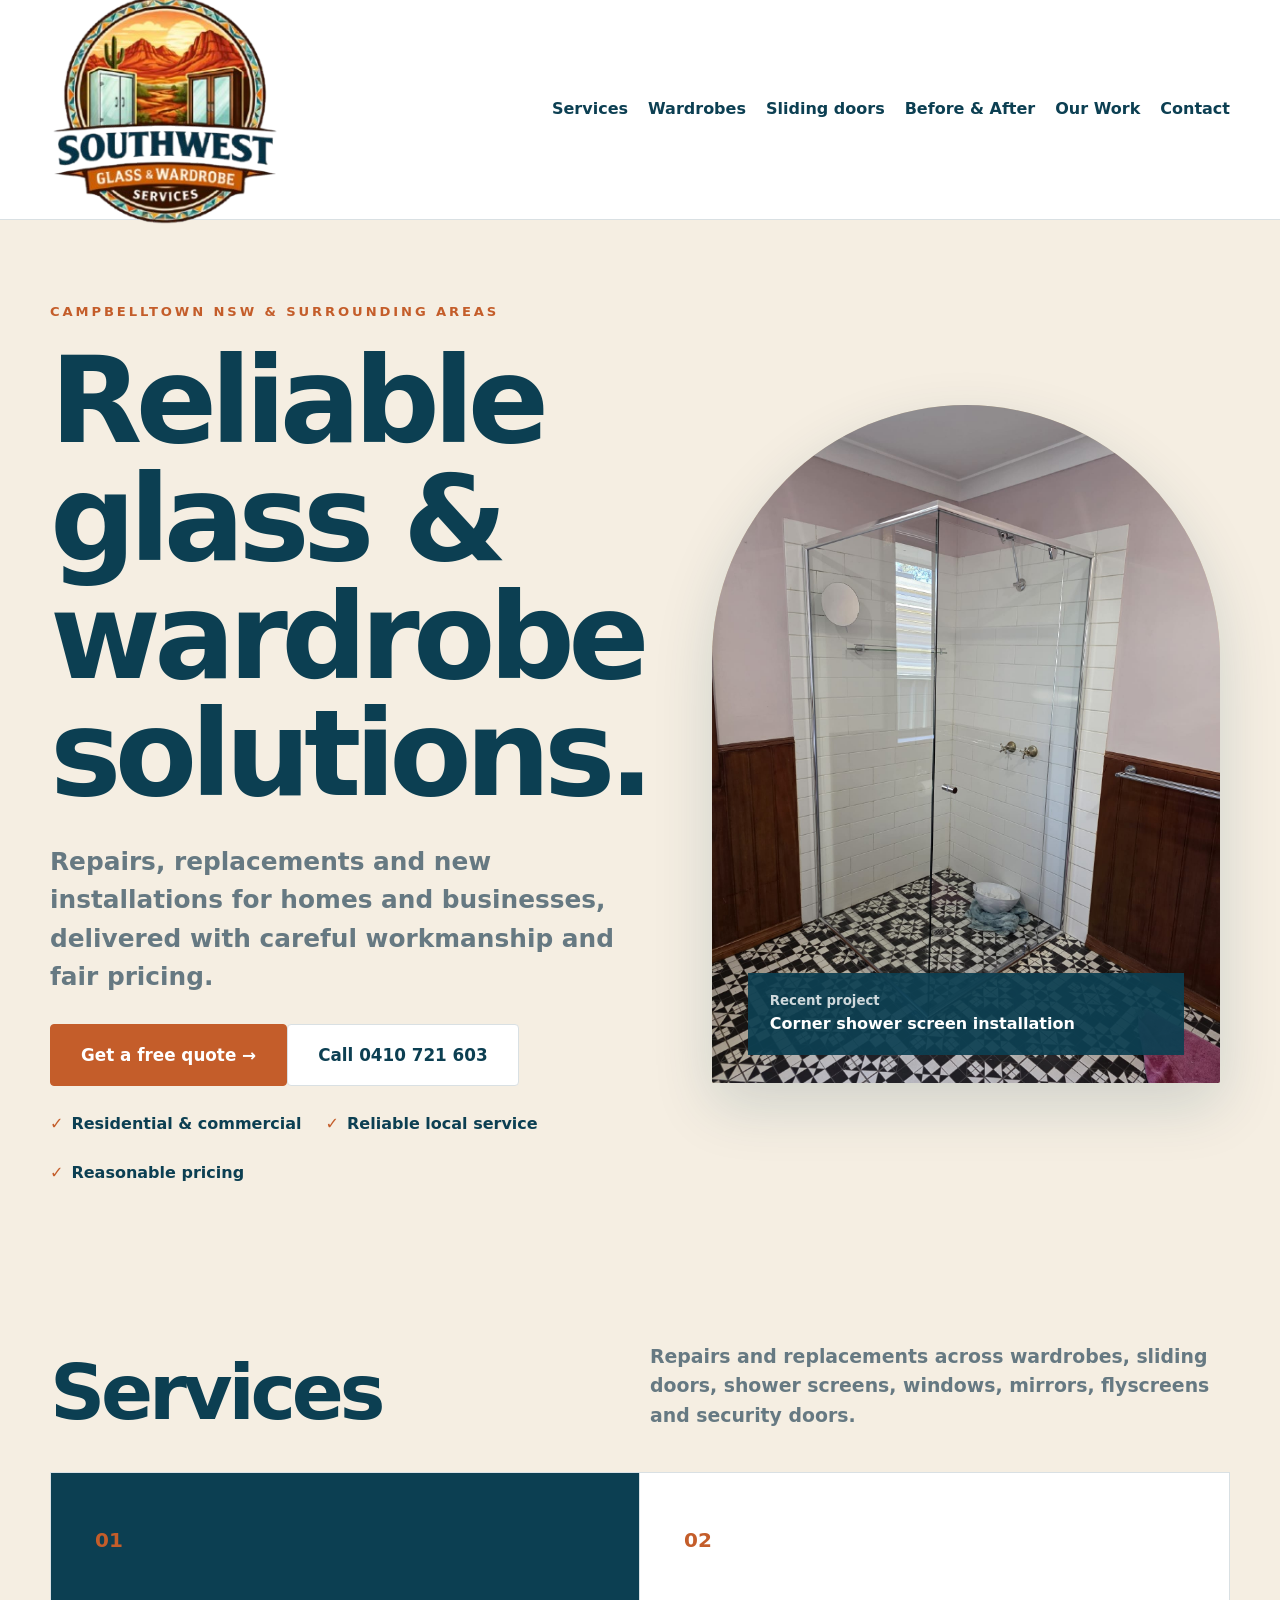
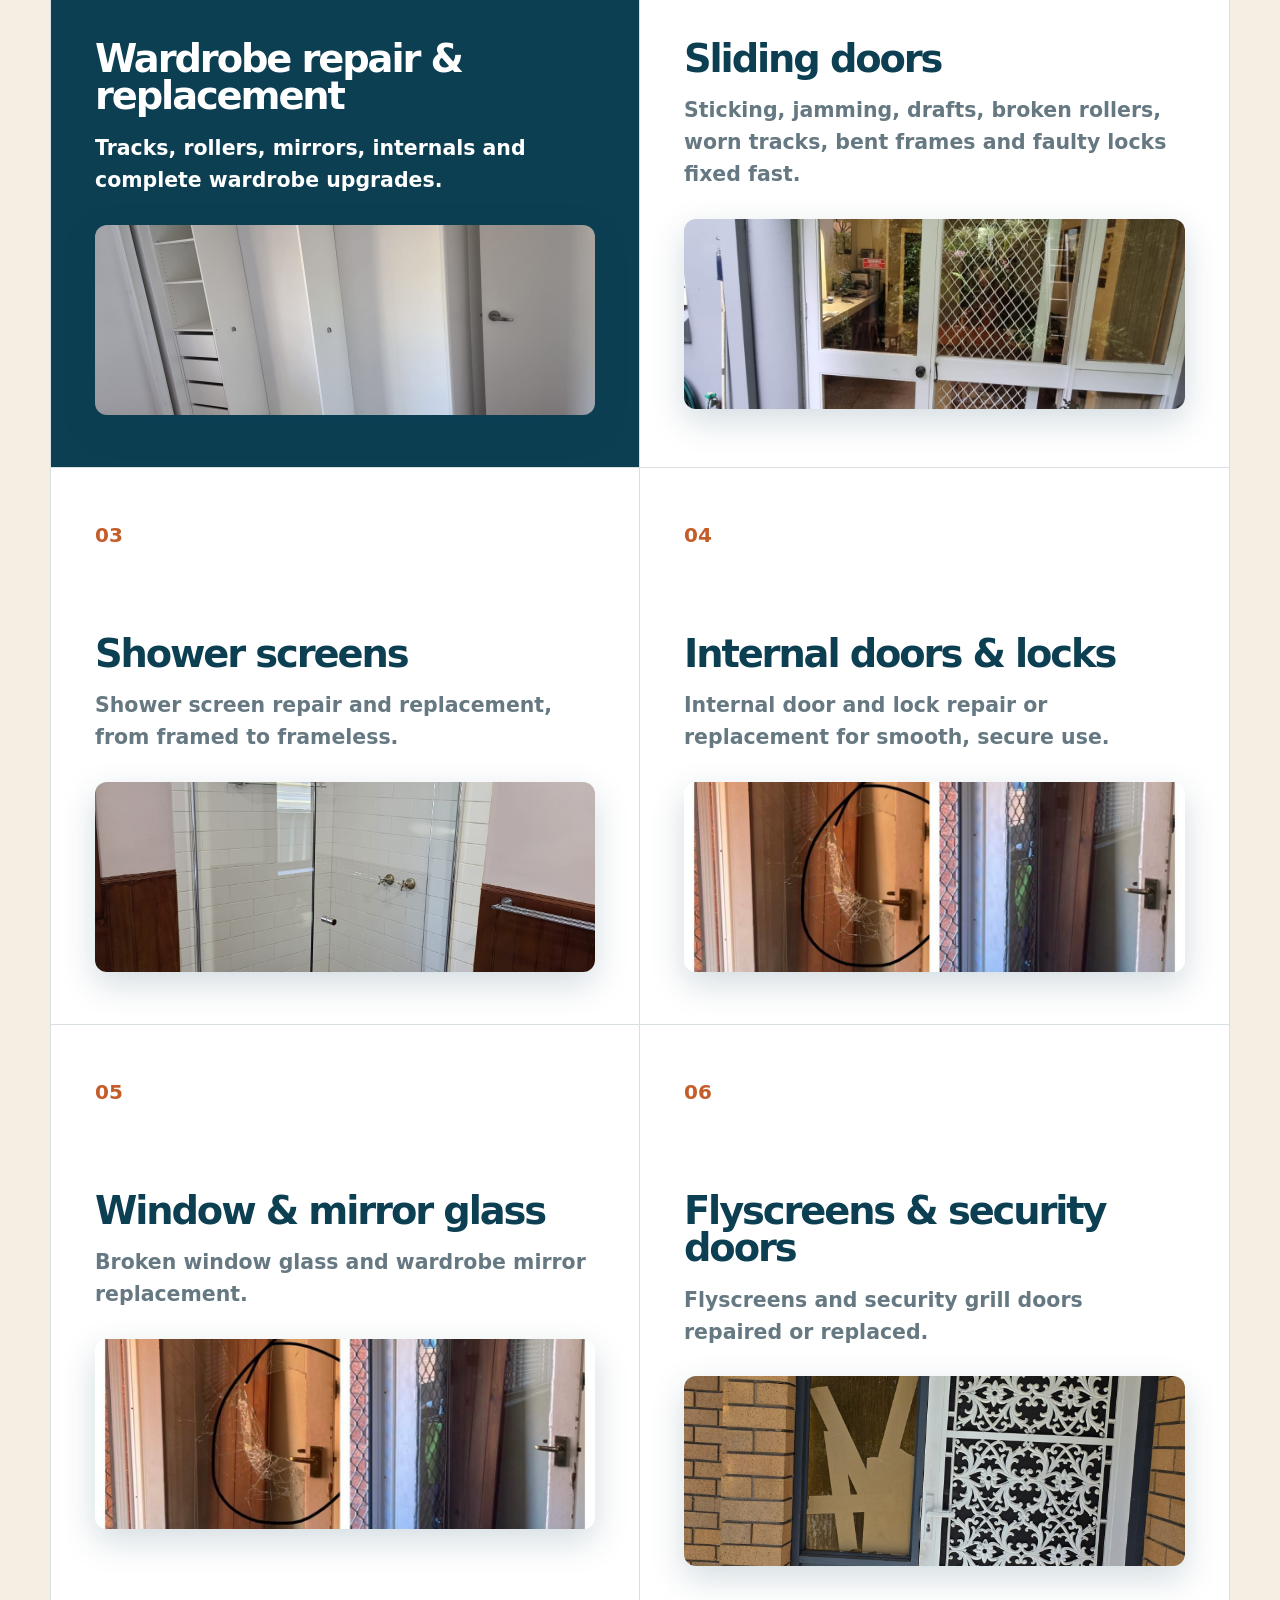
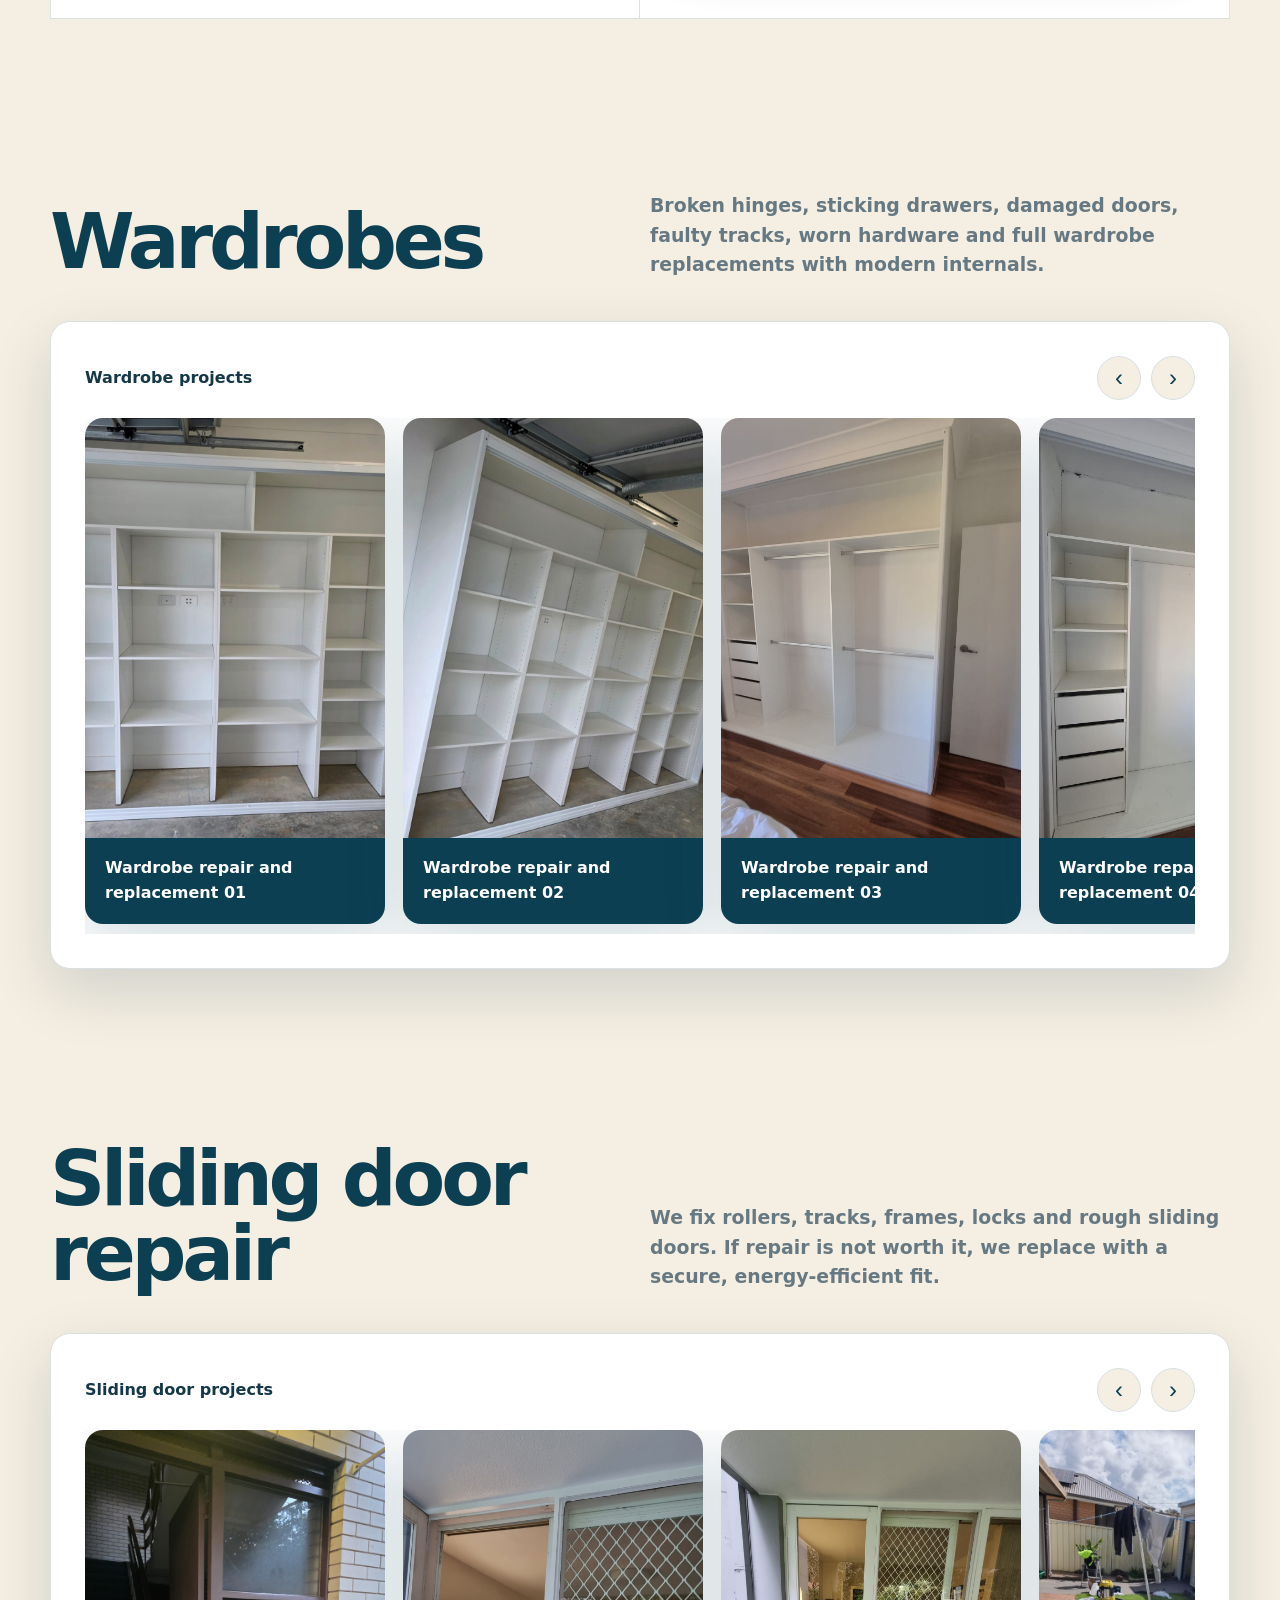
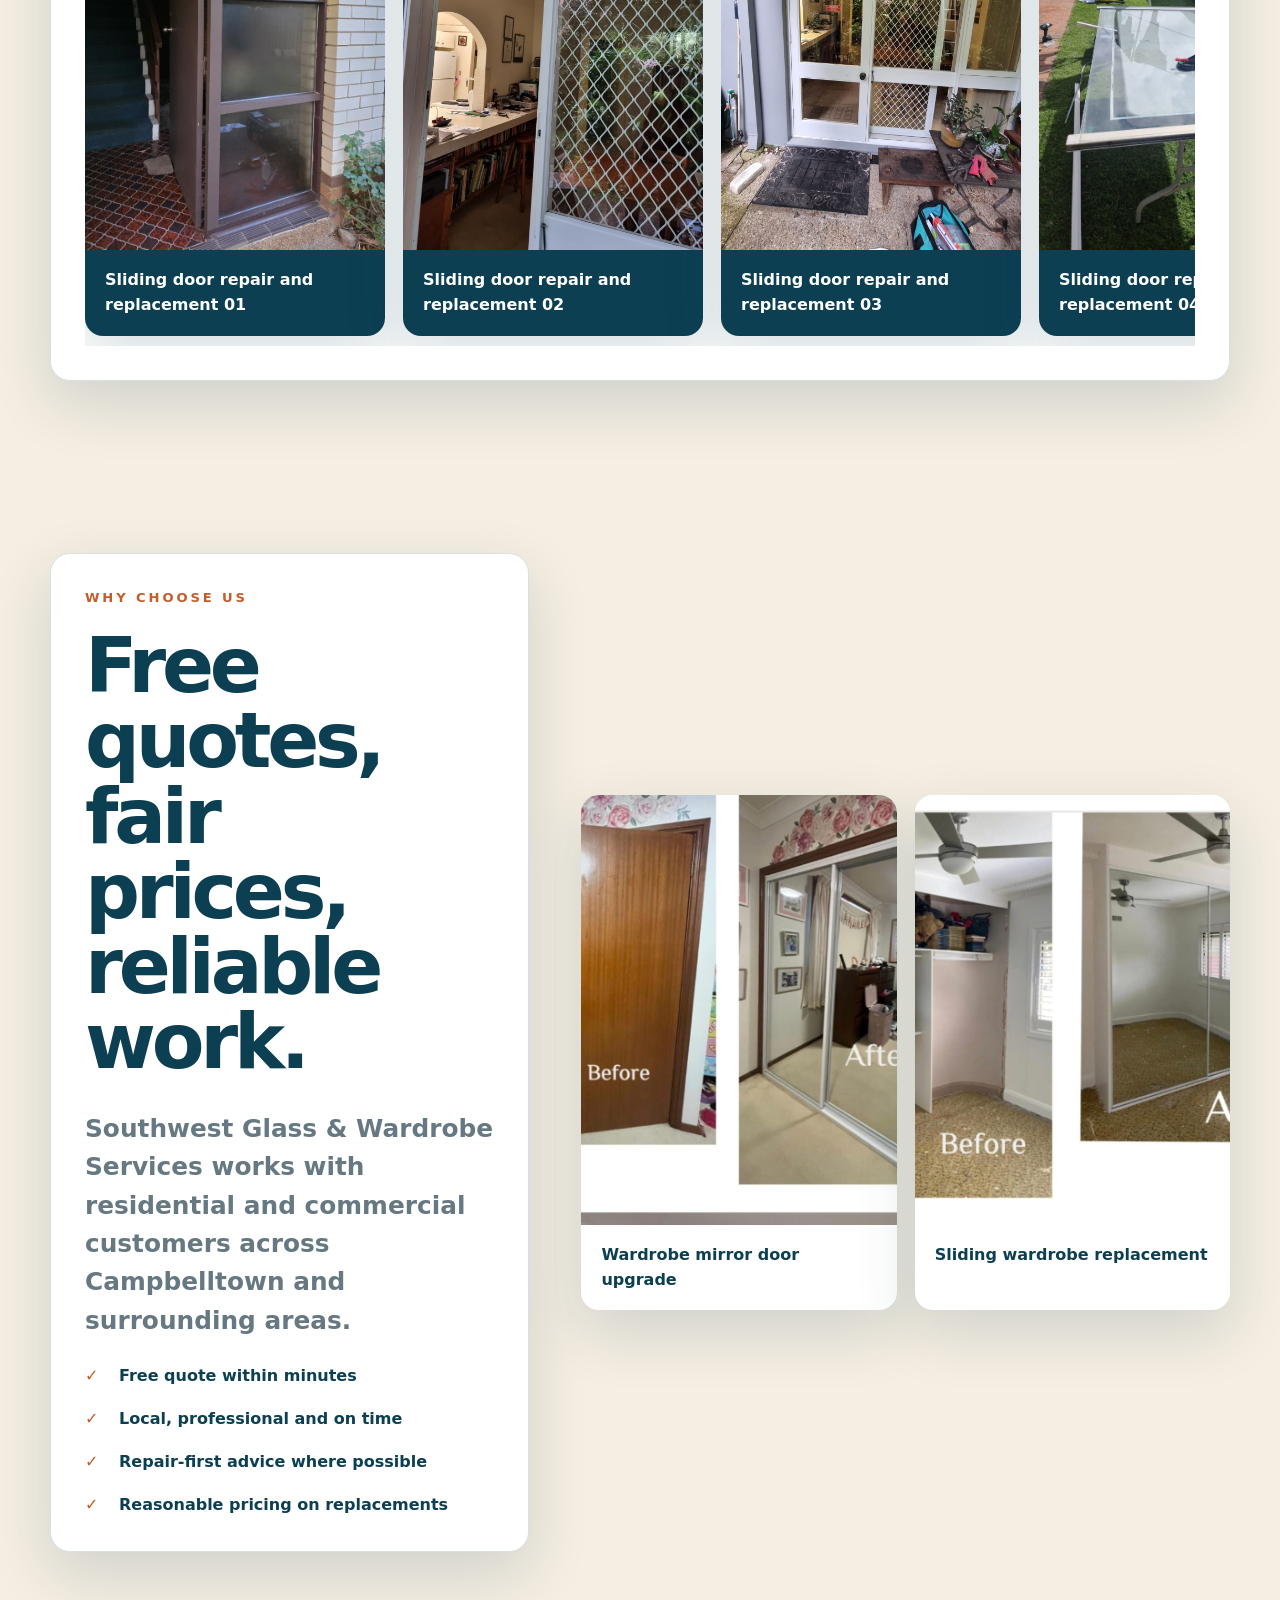
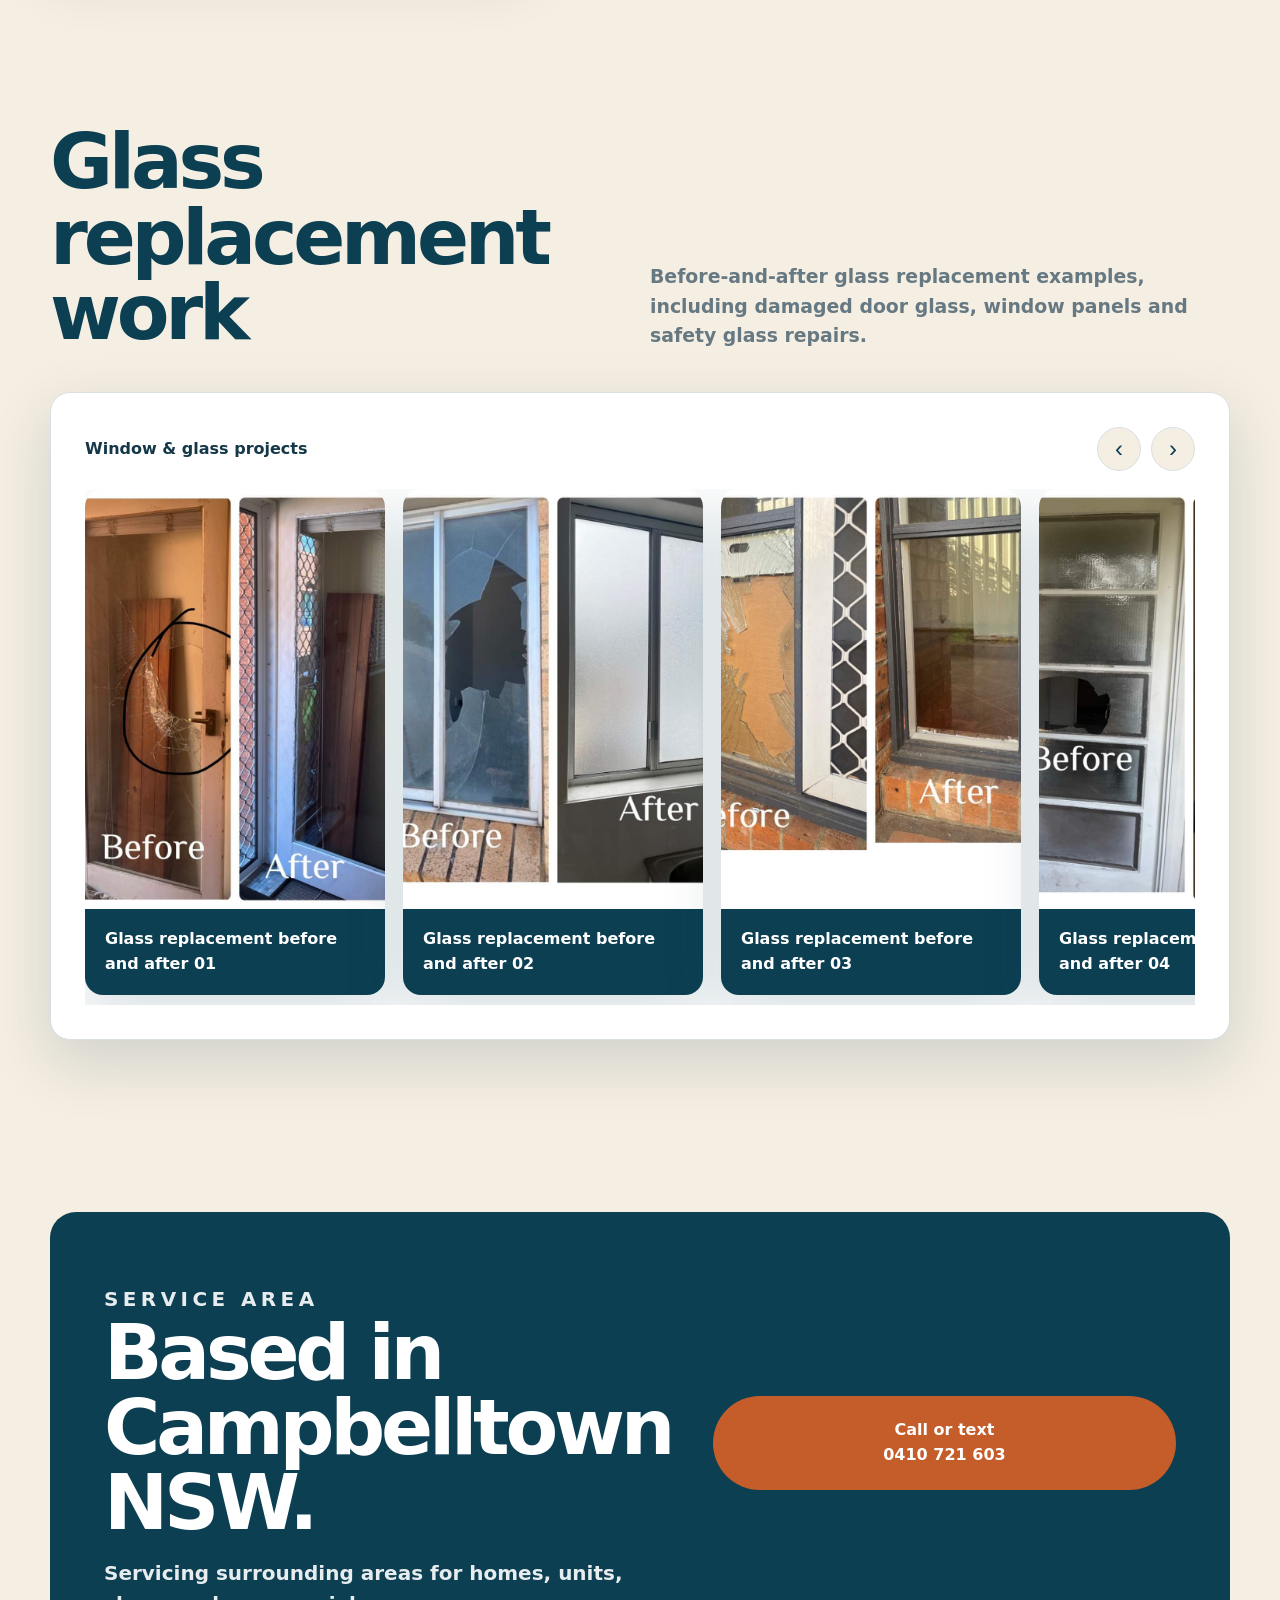
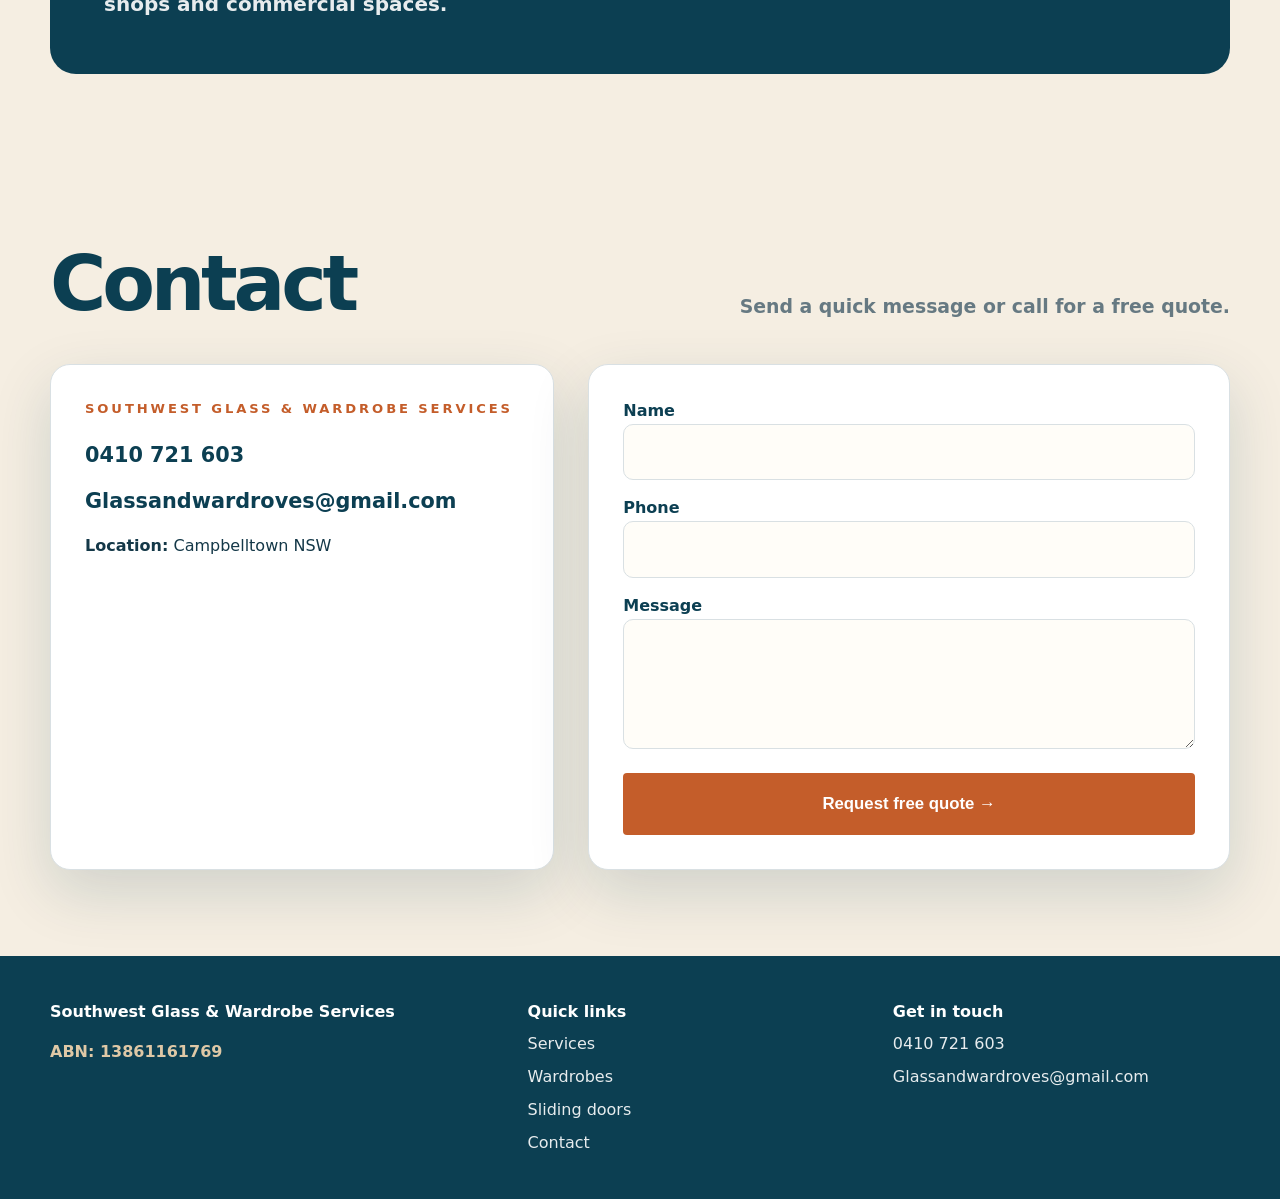
==== commit 5acd95e9: "website" ====
--- a/index.html
+++ b/index.html
@@ -4,666 +4,39 @@
   <meta charset="utf-8">
   <meta name="viewport" content="width=device-width, initial-scale=1">
   <title>Southwest Glass & Wardrobe Services | Campbelltown NSW</title>
-  <meta name="description" content="Southwest Glass & Wardrobe Services provides glass, wardrobe, sliding door, shower screen, flyscreen and security door repairs and replacements around Campbelltown NSW.">
+  <meta name="description" content="Glass, wardrobe, sliding door, shower screen, flyscreen and security door repairs and replacements around Campbelltown NSW.">
   <style>
-    :root {
-      --navy: #0c3f52;
-      --orange: #c45d2a;
-      --cream: #f5eee2;
-      --tan: #dfc8a6;
-      --ink: #143848;
-      --muted: #667982;
-      --line: #d9e0e3;
-      --white: #fff;
-      --shadow: 0 22px 60px rgba(12, 63, 82, .16);
-    }
-    * { box-sizing: border-box; }
-    html { scroll-behavior: smooth; }
-    body {
-      margin: 0;
-      color: var(--ink);
-      background: var(--cream);
-      font-family: Inter, ui-sans-serif, system-ui, -apple-system, BlinkMacSystemFont, "Segoe UI", sans-serif;
-      line-height: 1.55;
-    }
-    a { color: inherit; text-decoration: none; }
-    img { display: block; max-width: 100%; }
-    .container { width: min(1180px, calc(100% - 44px)); margin: 0 auto; }
-    .skip { position: absolute; left: 10px; top: 8px; color: var(--navy); }
-
-    header {
-      height: 220px;
-      background: var(--white);
-      border-bottom: 1px solid var(--line);
-      position: sticky;
-      top: 0;
-      z-index: 20;
-    }
-    .header-inner {
-      height: 100%;
-      display: flex;
-      align-items: center;
-      justify-content: space-between;
-      gap: 28px;
-    }
-    .brand {
-      width: 430px;
-      flex: 0 0 430px;
-      display: flex;
-      align-items: center;
-      justify-content: flex-start;
-      overflow: visible;
-    }
-    .brand img {
-      width: 100%;
-      height: 215px;
-      object-fit: contain;
-      object-position: left center;
-    }
-    .site-nav {
-      display: flex;
-      align-items: center;
-      gap: 20px;
-      font-weight: 800;
-      color: var(--navy);
-      white-space: nowrap;
-    }
-    .site-nav a { transition: color .2s ease; }
-    .site-nav a:hover { color: var(--orange); }
-    .menu {
-      display: none;
-      width: 54px;
-      height: 54px;
-      border: 0;
-      background: transparent;
-      color: var(--navy);
-      font-size: 44px;
-      line-height: 1;
-      cursor: pointer;
-    }
-
-    .hero { padding: 82px 0 70px; }
-    .hero-grid {
-      display: grid;
-      grid-template-columns: 1.02fr .98fr;
-      gap: 64px;
-      align-items: center;
-    }
-    .eyebrow {
-      margin: 0 0 20px;
-      color: var(--orange);
-      text-transform: uppercase;
-      letter-spacing: .22em;
-      font-weight: 900;
-      font-size: .82rem;
-    }
-    h1, h2, h3 { margin: 0; line-height: .98; letter-spacing: -.055em; }
-    h1 { font-size: clamp(4.2rem, 9.8vw, 7.5rem); color: var(--navy); }
-    h2 { font-size: clamp(2.7rem, 6vw, 5rem); color: var(--navy); }
-    h3 { font-size: clamp(1.7rem, 3vw, 2.4rem); color: var(--navy); }
-    .lead {
-      margin: 30px 0 0;
-      max-width: 650px;
-      color: var(--muted);
-      font-size: clamp(1.2rem, 2.4vw, 1.55rem);
-      font-weight: 600;
-    }
-    .actions { display: flex; gap: 0; margin-top: 28px; flex-wrap: wrap; }
-    .btn {
-      display: inline-flex;
-      min-height: 62px;
-      align-items: center;
-      justify-content: center;
-      padding: 0 30px;
-      border-radius: 4px;
-      border: 1px solid var(--line);
-      font-weight: 900;
-      font-size: 1.05rem;
-    }
-    .btn.primary { background: var(--orange); color: var(--white); border-color: var(--orange); }
-    .btn.secondary { background: var(--white); color: var(--navy); }
-    .ticks {
-      display: flex;
-      gap: 24px;
-      flex-wrap: wrap;
-      margin-top: 26px;
-      color: var(--navy);
-      font-weight: 900;
-    }
-    .ticks span::before { content: "✓"; color: var(--orange); margin-right: 8px; }
-    .hero-card {
-      border-radius: 999px 999px 8px 8px;
-      overflow: hidden;
-      box-shadow: var(--shadow);
-      position: relative;
-      background: var(--tan);
-      min-height: 560px;
-    }
-    .hero-card img { width: 100%; height: 100%; min-height: 560px; object-fit: cover; }
-    .project-label {
-      position: absolute;
-      left: 36px;
-      right: 36px;
-      bottom: 28px;
-      background: rgba(12, 63, 82, .92);
-      color: var(--white);
-      padding: 18px 22px;
-      font-weight: 900;
-    }
-    .project-label small { display: block; opacity: .8; margin-bottom: 4px; }
-
-    section { padding: 86px 0; }
-    .section-head {
-      display: flex;
-      justify-content: space-between;
-      gap: 32px;
-      align-items: end;
-      margin-bottom: 42px;
-    }
-    .section-head p { max-width: 580px; margin: 0; color: var(--muted); font-weight: 650; font-size: 1.18rem; }
-
-    .services-grid {
-      display: grid;
-      grid-template-columns: repeat(2, minmax(0, 1fr));
-      border: 1px solid var(--line);
-      background: var(--white);
-    }
-    .service-card {
-      min-height: 280px;
-      padding: 52px 44px;
-      border-right: 1px solid var(--line);
-      border-bottom: 1px solid var(--line);
-      background: var(--white);
-      position: relative;
-      overflow: hidden;
-    }
-    .service-card:nth-child(2n) { border-right: 0; }
-    .service-card:nth-last-child(-n+2) { border-bottom: 0; }
-    .service-card.featured { background: var(--navy); color: var(--white); }
-    .service-card.featured h3, .service-card.featured p { color: var(--white); }
-    .service-card img {
-      width: 100%;
-      height: 190px;
-      object-fit: cover;
-      border-radius: 12px;
-      margin-top: 28px;
-      box-shadow: 0 12px 34px rgba(12, 63, 82, .18);
-    }
-    .service-num { color: var(--orange); font-weight: 900; margin-bottom: 84px; font-size: 1.25rem; }
-    .service-card p { color: var(--muted); font-size: 1.28rem; font-weight: 650; margin: 18px 0 0; }
-
-    .split {
-      display: grid;
-      grid-template-columns: .85fr 1.15fr;
-      gap: 52px;
-      align-items: center;
-    }
-    .about-box {
-      background: var(--white);
-      border: 1px solid var(--line);
-      border-radius: 18px;
-      padding: 36px;
-      box-shadow: var(--shadow);
-    }
-    .about-list { display: grid; gap: 18px; margin-top: 24px; }
-    .about-list div { padding-left: 34px; position: relative; font-weight: 800; color: var(--navy); }
-    .about-list div::before { content: "✓"; position: absolute; left: 0; color: var(--orange); }
-    .before-after {
-      display: grid;
-      grid-template-columns: repeat(2, 1fr);
-      gap: 18px;
-    }
-    .before-after figure, .slide-card figure {
-      margin: 0;
-      background: var(--white);
-      border-radius: 18px;
-      overflow: hidden;
-      box-shadow: var(--shadow);
-    }
-    figure img { width: 100%; height: 430px; object-fit: cover; }
-    figcaption { padding: 18px 20px; font-weight: 900; color: var(--navy); }
-
-    .slider-wrap {
-      background: var(--white);
-      border: 1px solid var(--line);
-      border-radius: 22px;
-      padding: 20px;
-      box-shadow: var(--shadow);
-    }
-    .slider-top {
-      display: flex;
-      justify-content: space-between;
-      align-items: center;
-      gap: 16px;
-      margin-bottom: 18px;
-    }
-    .slider-controls { display: flex; gap: 10px; }
-    .slider-controls button {
-      width: 44px;
-      height: 44px;
-      border-radius: 50%;
-      border: 1px solid var(--line);
-      background: var(--cream);
-      color: var(--navy);
-      font-size: 24px;
-      cursor: pointer;
-    }
-    .slider {
-      display: grid;
-      grid-auto-flow: column;
-      grid-auto-columns: minmax(300px, 36%);
-      gap: 18px;
-      overflow-x: auto;
-      scroll-snap-type: x mandatory;
-      padding-bottom: 10px;
-    }
-    .slide-card {
-      scroll-snap-align: start;
-      border-radius: 18px;
-      overflow: hidden;
-    }
-    .slide-card img { width: 100%; height: 420px; object-fit: cover; }
-    .slide-card figcaption { background: var(--navy); color: var(--white); }
-
-    .area {
-      background: var(--navy);
-      color: var(--white);
-      border-radius: 26px;
-      padding: 54px;
-      display: grid;
-      grid-template-columns: 1fr .8fr;
-      gap: 30px;
-      align-items: center;
-    }
-    .area h2, .area p { color: var(--white); }
-    .area p { font-size: 1.25rem; font-weight: 650; margin: 18px 0 0; opacity: .9; }
-    .badge {
-      background: var(--orange);
-      color: var(--white);
-      border-radius: 999px;
-      padding: 22px 28px;
-      font-weight: 900;
-      text-align: center;
-    }
-
-    .contact-grid {
-      display: grid;
-      grid-template-columns: .88fr 1.12fr;
-      gap: 34px;
-    }
-    .contact-card, form {
-      background: var(--white);
-      border: 1px solid var(--line);
-      border-radius: 20px;
-      padding: 34px;
-      box-shadow: var(--shadow);
-    }
-    .contact-card a { display: block; color: var(--navy); font-weight: 900; font-size: 1.3rem; margin-top: 14px; }
-    form { display: grid; gap: 16px; }
-    label { font-weight: 900; color: var(--navy); }
-    input, textarea {
-      width: 100%;
-      border: 1px solid var(--line);
-      border-radius: 10px;
-      padding: 15px 16px;
-      font: inherit;
-      background: #fffdf8;
-    }
-    textarea { min-height: 130px; resize: vertical; }
-    button.submit { border: 0; cursor: pointer; }
-
-    footer {
-      background: var(--navy);
-      color: var(--white);
-      padding: 44px 0;
-    }
-    .footer-grid {
-      display: grid;
-      grid-template-columns: 1.2fr .9fr .9fr;
-      gap: 28px;
-    }
-    footer a { display: block; margin-top: 8px; opacity: .9; }
-    .abn { color: var(--tan); font-weight: 900; }
-
-    @media (max-width: 1050px) {
-      .hero-grid, .split, .contact-grid, .area { grid-template-columns: 1fr; }
-      .hero-card { max-width: 720px; }
-      .section-head { display: block; }
-      .section-head p { margin-top: 18px; }
-    }
-    @media (max-width: 850px) {
-      header { height: 220px; }
-      .container { width: min(100% - 34px, 1180px); }
-      .brand { width: 320px; flex-basis: 320px; }
-      .brand img { height: 210px; }
-      .menu { display: inline-flex; align-items: center; justify-content: center; }
-      .site-nav {
-        position: absolute;
-        top: 220px;
-        left: 0;
-        right: 0;
-        display: none;
-        flex-direction: column;
-        align-items: stretch;
-        gap: 0;
-        background: var(--white);
-        border-bottom: 1px solid var(--line);
-        padding: 0 22px 22px;
-      }
-      .site-nav.open { display: flex; }
-      .site-nav a { padding: 15px 0; border-bottom: 1px solid var(--line); }
-      .hero { padding-top: 66px; }
-      h1 { font-size: clamp(3.8rem, 14vw, 6.7rem); }
-      .services-grid { grid-template-columns: 1fr; }
-      .service-card { border-right: 0; }
-      .service-card:nth-last-child(2) { border-bottom: 1px solid var(--line); }
-      .before-after { grid-template-columns: 1fr; }
-      .slider { grid-auto-columns: 78%; }
-      .footer-grid { grid-template-columns: 1fr; }
-    }
-    @media (max-width: 600px) {
-      header { height: 220px; }
-      .brand { width: 285px; flex-basis: 285px; }
-      .brand img { height: 205px; }
-      .menu { width: 50px; height: 50px; font-size: 42px; }
-      .hero { padding: 56px 0 46px; }
-      .actions { display: grid; grid-template-columns: 1fr; }
-      .btn { width: 100%; }
-      .hero-card, .hero-card img { min-height: 410px; }
-      section { padding: 58px 0; }
-      .service-card { padding: 38px 28px; }
-      .service-num { margin-bottom: 54px; }
-      figure img, .slide-card img { height: 360px; }
-      .slider { grid-auto-columns: 88%; }
-      .area { padding: 34px 24px; }
-      .contact-card, form { padding: 26px; }
-    }
-    @media (max-width: 380px) {
-      .brand { width: 245px; flex-basis: 245px; }
-      .brand img { height: 185px; }
-      .menu { width: 46px; }
-    }
+    :root{--navy:#0c3f52;--orange:#c45d2a;--cream:#f5eee2;--tan:#dfc8a6;--ink:#143848;--muted:#667982;--line:#d9e0e3;--white:#fff;--shadow:0 22px 60px rgba(12,63,82,.16)}
+    *{box-sizing:border-box}html{scroll-behavior:smooth}body{margin:0;color:var(--ink);background:var(--cream);font-family:Inter,ui-sans-serif,system-ui,-apple-system,BlinkMacSystemFont,"Segoe UI",sans-serif;line-height:1.55}a{color:inherit;text-decoration:none}img{display:block;max-width:100%}.container{width:min(1180px,calc(100% - 44px));margin:auto}.skip{position:absolute;left:10px;top:8px;color:var(--navy)}
+    header{height:220px;background:var(--white);border-bottom:1px solid var(--line);position:sticky;top:0;z-index:20}.header-inner{height:100%;display:flex;align-items:center;justify-content:space-between;gap:28px}.brand{width:230px;flex:0 0 230px;display:flex;align-items:center;justify-content:flex-start}.brand img{width:100%;height:auto;object-fit:contain}.site-nav{display:flex;align-items:center;gap:20px;font-weight:800;color:var(--navy);white-space:nowrap}.site-nav a:hover{color:var(--orange)}.menu{display:none;width:54px;height:54px;border:0;background:transparent;color:var(--navy);font-size:44px;line-height:1;cursor:pointer}
+    .hero{padding:82px 0 70px}.hero-grid{display:grid;grid-template-columns:1.02fr .98fr;gap:64px;align-items:center}.eyebrow{margin:0 0 20px;color:var(--orange);text-transform:uppercase;letter-spacing:.22em;font-weight:900;font-size:.82rem}h1,h2,h3{margin:0;line-height:.98;letter-spacing:-.055em}h1{font-size:clamp(4.2rem,9.8vw,7.5rem);color:var(--navy)}h2{font-size:clamp(2.7rem,6vw,5rem);color:var(--navy)}h3{font-size:clamp(1.7rem,3vw,2.4rem);color:var(--navy)}.lead{margin:30px 0 0;max-width:650px;color:var(--muted);font-size:clamp(1.2rem,2.4vw,1.55rem);font-weight:650}.actions{display:flex;gap:0;margin-top:28px;flex-wrap:wrap}.btn{display:inline-flex;min-height:62px;align-items:center;justify-content:center;padding:0 30px;border-radius:4px;border:1px solid var(--line);font-weight:900;font-size:1.05rem}.primary{background:var(--orange);color:white;border-color:var(--orange)}.secondary{background:white;color:var(--navy)}.ticks{display:flex;gap:24px;flex-wrap:wrap;margin-top:26px;color:var(--navy);font-weight:900}.ticks span:before{content:"✓";color:var(--orange);margin-right:8px}.hero-card{border-radius:999px 999px 8px 8px;overflow:hidden;box-shadow:var(--shadow);position:relative;background:var(--tan);min-height:560px}.hero-card img{width:100%;height:100%;min-height:560px;object-fit:cover}.project-label{position:absolute;left:36px;right:36px;bottom:28px;background:rgba(12,63,82,.92);color:white;padding:18px 22px;font-weight:900}.project-label small{display:block;opacity:.8}
+    section{padding:86px 0}.section-head{display:flex;justify-content:space-between;gap:32px;align-items:end;margin-bottom:42px}.section-head p{max-width:580px;margin:0;color:var(--muted);font-weight:650;font-size:1.18rem}.services-grid{display:grid;grid-template-columns:repeat(2,minmax(0,1fr));border:1px solid var(--line);background:white}.service-card{min-height:280px;padding:52px 44px;border-right:1px solid var(--line);border-bottom:1px solid var(--line);background:white;overflow:hidden}.service-card:nth-child(2n){border-right:0}.service-card:nth-last-child(-n+2){border-bottom:0}.service-card.featured{background:var(--navy);color:white}.service-card.featured h3,.service-card.featured p{color:white}.service-card img{width:100%;height:190px;object-fit:cover;border-radius:12px;margin-top:28px;box-shadow:0 12px 34px rgba(12,63,82,.18)}.service-num{color:var(--orange);font-weight:900;margin-bottom:84px;font-size:1.25rem}.service-card p{color:var(--muted);font-size:1.28rem;font-weight:650;margin:18px 0 0}
+    .split{display:grid;grid-template-columns:.85fr 1.15fr;gap:52px;align-items:center}.about-box,.contact-card,form,.slider-wrap{background:white;border:1px solid var(--line);border-radius:20px;padding:34px;box-shadow:var(--shadow)}.about-list{display:grid;gap:18px;margin-top:24px}.about-list div{padding-left:34px;position:relative;font-weight:800;color:var(--navy)}.about-list div:before{content:"✓";position:absolute;left:0;color:var(--orange)}.before-after{display:grid;grid-template-columns:repeat(2,1fr);gap:18px}figure{margin:0;background:white;border-radius:18px;overflow:hidden;box-shadow:var(--shadow)}figure img{width:100%;height:430px;object-fit:cover}figcaption{padding:18px 20px;font-weight:900;color:var(--navy)}.slider-top{display:flex;justify-content:space-between;align-items:center;gap:16px;margin-bottom:18px}.slider-controls{display:flex;gap:10px}.slider-controls button{width:44px;height:44px;border-radius:50%;border:1px solid var(--line);background:var(--cream);color:var(--navy);font-size:24px;cursor:pointer}.slider{display:grid;grid-auto-flow:column;grid-auto-columns:minmax(300px,36%);gap:18px;overflow-x:auto;scroll-snap-type:x mandatory;padding-bottom:10px}.slide-card{scroll-snap-align:start}.slide-card img{height:420px}.slide-card figcaption{background:var(--navy);color:white}
+    .area{background:var(--navy);color:white;border-radius:26px;padding:54px;display:grid;grid-template-columns:1fr .8fr;gap:30px;align-items:center}.area h2,.area p{color:white}.area p{font-size:1.25rem;font-weight:650;margin:18px 0 0;opacity:.9}.badge{background:var(--orange);color:white;border-radius:999px;padding:22px 28px;font-weight:900;text-align:center}.contact-grid{display:grid;grid-template-columns:.88fr 1.12fr;gap:34px}.contact-card a{display:block;color:var(--navy);font-weight:900;font-size:1.3rem;margin-top:14px}form{display:grid;gap:16px}label{font-weight:900;color:var(--navy)}input,textarea{width:100%;border:1px solid var(--line);border-radius:10px;padding:15px 16px;font:inherit;background:#fffdf8}textarea{min-height:130px;resize:vertical}.submit{border:0;cursor:pointer}footer{background:var(--navy);color:white;padding:44px 0}.footer-grid{display:grid;grid-template-columns:1.2fr .9fr .9fr;gap:28px}footer a{display:block;margin-top:8px;opacity:.9}.abn{color:var(--tan);font-weight:900}
+    @media(max-width:1050px){.hero-grid,.split,.contact-grid,.area{grid-template-columns:1fr}.hero-card{max-width:720px}.section-head{display:block}.section-head p{margin-top:18px}}
+    @media(max-width:850px){header{height:190px}.container{width:min(100% - 34px,1180px)}.brand{width:180px;flex-basis:180px}.menu{display:inline-flex;align-items:center;justify-content:center}.site-nav{position:absolute;top:190px;left:0;right:0;display:none;flex-direction:column;align-items:stretch;gap:0;background:white;border-bottom:1px solid var(--line);padding:0 22px 22px}.site-nav.open{display:flex}.site-nav a{padding:15px 0;border-bottom:1px solid var(--line)}.hero{padding-top:66px}h1{font-size:clamp(3.8rem,14vw,6.7rem)}.services-grid{grid-template-columns:1fr}.service-card{border-right:0}.service-card:nth-last-child(2){border-bottom:1px solid var(--line)}.before-after{grid-template-columns:1fr}.slider{grid-auto-columns:78%}.footer-grid{grid-template-columns:1fr}}
+    @media(max-width:600px){header{height:170px}.brand{width:150px;flex-basis:150px}.menu{width:50px;height:50px;font-size:42px}.site-nav{top:170px}.hero{padding:56px 0 46px}.actions{display:grid;grid-template-columns:1fr}.btn{width:100%}.hero-card,.hero-card img{min-height:410px}section{padding:58px 0}.service-card{padding:38px 28px}.service-num{margin-bottom:54px}figure img,.slide-card img{height:360px}.slider{grid-auto-columns:88%}.area{padding:34px 24px}.contact-card,form{padding:26px}}
+    @media(max-width:380px){.brand{width:135px;flex-basis:135px}.menu{width:46px}}
   </style>
 </head>
 <body>
   <a class="skip" href="#main">Skip to content</a>
-  <header id="home">
-    <div class="container header-inner">
-      <a class="brand" href="#home" aria-label="Southwest Glass & Wardrobe Services home">
-        <img src="assets/southwest-logo.png" alt="Southwest Glass & Wardrobe Services logo">
-      </a>
-      <button class="menu" type="button" aria-label="Open menu" aria-expanded="false">☰</button>
-      <nav class="site-nav" aria-label="Main navigation">
-        <a href="#services">Services</a>
-        <a href="#wardrobes">Wardrobes</a>
-        <a href="#sliding-doors">Sliding doors</a>
-        <a href="#before-after">Before &amp; After</a>
-        <a href="#work">Our Work</a>
-        <a href="#contact">Contact</a>
-        <a href="#contact">Free quotes</a>
-      </nav>
-    </div>
-  </header>
-
+  <header id="home"><div class="container header-inner"><a class="brand" href="#home" aria-label="Southwest Glass & Wardrobe Services home"><img src="assets/southwest-logo.png" alt="Southwest Glass & Wardrobe Services logo"></a><button class="menu" type="button" aria-label="Open menu" aria-expanded="false">☰</button><nav class="site-nav" aria-label="Main navigation"><a href="#services">Services</a><a href="#wardrobes">Wardrobes</a><a href="#sliding-doors">Sliding doors</a><a href="#before-after">Before &amp; After</a><a href="#work">Our Work</a><a href="#contact">Contact</a></nav></div></header>
   <main id="main">
-    <section class="hero">
-      <div class="container hero-grid">
-        <div>
-          <p class="eyebrow">Campbelltown NSW &amp; surrounding areas</p>
-          <h1>Reliable glass &amp; wardrobe solutions.</h1>
-          <p class="lead">Repairs, replacements and new installations for homes and businesses, delivered with careful workmanship and fair pricing.</p>
-          <div class="actions">
-            <a class="btn primary" href="#contact">Get a free quote →</a>
-            <a class="btn secondary" href="tel:0410721603">Call 0410 721 603</a>
-          </div>
-          <div class="ticks">
-            <span>Residential &amp; commercial</span>
-            <span>Reliable local service</span>
-            <span>Reasonable pricing</span>
-          </div>
-        </div>
-        <div class="hero-card">
-          <img src="assets/work/hero-shower.jpeg" alt="Recent shower screen installation by Southwest Glass and Wardrobe Services">
-          <div class="project-label"><small>Recent project</small>Corner shower screen installation</div>
-        </div>
-      </div>
-    </section>
-
-    <section id="services">
-      <div class="container">
-        <div class="section-head">
-          <h2>Services</h2>
-          <p>Repairs and replacements across wardrobes, sliding doors, shower screens, windows, mirrors, flyscreens and security doors.</p>
-        </div>
-        <div class="services-grid">
-          <article class="service-card featured">
-            <div class="service-num">01</div>
-            <h3>Wardrobe repair &amp; replacement</h3>
-            <p>Tracks, rollers, mirrors, internals and complete wardrobe upgrades.</p>
-            <img src="assets/wardrobes/wardrobe-08.jpeg" alt="Wardrobe repair and replacement project">
-          </article>
-          <article class="service-card">
-            <div class="service-num">02</div>
-            <h3>Sliding doors</h3>
-            <p>Sticking, jamming, drafts, broken rollers, worn tracks, bent frames and faulty locks fixed fast.</p>
-            <img src="assets/sliding-doors/sliding-03.jpeg" alt="Sliding door repair and replacement project">
-          </article>
-          <article class="service-card">
-            <div class="service-num">03</div>
-            <h3>Shower screens</h3>
-            <p>Shower screen repair and replacement, from framed to frameless.</p>
-            <img src="assets/work/hero-shower.jpeg" alt="Shower screen replacement">
-          </article>
-          <article class="service-card">
-            <div class="service-num">04</div>
-            <h3>Internal doors &amp; locks</h3>
-            <p>Internal door and lock repair or replacement for smooth, secure use.</p>
-            <img src="assets/glass-slider/glass-01.jpeg" alt="Internal glass door repair before and after">
-          </article>
-          <article class="service-card">
-            <div class="service-num">05</div>
-            <h3>Window &amp; mirror glass</h3>
-            <p>Broken window glass and wardrobe mirror replacement.</p>
-            <img src="assets/glass-slider/glass-01.jpeg" alt="Broken door glass replacement before and after">
-          </article>
-          <article class="service-card">
-            <div class="service-num">06</div>
-            <h3>Flyscreens &amp; security doors</h3>
-            <p>Flyscreens and security grill doors repaired or replaced.</p>
-            <img src="assets/sliding-doors/sliding-11.jpeg" alt="Security screen door repair and replacement">
-          </article>
-        </div>
-      </div>
-    </section>
-
-    <section id="wardrobes">
-      <div class="container">
-        <div class="section-head">
-          <h2>Wardrobes</h2>
-          <p>Broken hinges, sticking drawers, damaged doors, faulty tracks, worn hardware and full wardrobe replacements with modern internals.</p>
-        </div>
-        <div class="slider-wrap">
-          <div class="slider-top">
-            <strong>Wardrobe projects</strong>
-            <div class="slider-controls">
-              <button type="button" data-slider="wardrobe" data-dir="-1" aria-label="Previous wardrobe photo">‹</button>
-              <button type="button" data-slider="wardrobe" data-dir="1" aria-label="Next wardrobe photo">›</button>
-            </div>
-          </div>
-          <div class="slider" id="wardrobe-slider" aria-label="Wardrobe project photo slider"></div>
-        </div>
-      </div>
-    </section>
-
-    <section id="sliding-doors">
-      <div class="container">
-        <div class="section-head">
-          <h2>Sliding door repair</h2>
-          <p>We fix what others cannot: rollers, tracks, frames, locks and rough sliding doors. If repair is not worth it, we replace with a secure, energy-efficient fit.</p>
-        </div>
-        <div class="slider-wrap">
-          <div class="slider-top">
-            <strong>Sliding door projects</strong>
-            <div class="slider-controls">
-              <button type="button" data-slider="sliding" data-dir="-1" aria-label="Previous sliding door photo">‹</button>
-              <button type="button" data-slider="sliding" data-dir="1" aria-label="Next sliding door photo">›</button>
-            </div>
-          </div>
-          <div class="slider" id="sliding-slider" aria-label="Sliding door project photo slider"></div>
-        </div>
-      </div>
-    </section>
-
-    <section id="before-after">
-      <div class="container split">
-        <div class="about-box">
-          <p class="eyebrow">Why choose us</p>
-          <h2>Free quotes, fair prices, reliable work.</h2>
-          <p class="lead">Southwest Glass &amp; Wardrobe Services works with residential and commercial customers across Campbelltown and surrounding areas.</p>
-          <div class="about-list">
-            <div>Free quote within minutes</div>
-            <div>Local, professional and on time</div>
-            <div>Repair-first advice where possible</div>
-            <div>Reasonable pricing on replacements</div>
-          </div>
-        </div>
-        <div class="before-after">
-          <figure>
-            <img src="assets/work/before-after-1.jpeg" alt="Wardrobe before and after with mirrored doors">
-            <figcaption>Wardrobe mirror door upgrade</figcaption>
-          </figure>
-          <figure>
-            <img src="assets/work/before-after-2.jpeg" alt="Wardrobe before and after with mirrored sliding doors">
-            <figcaption>Sliding wardrobe replacement</figcaption>
-          </figure>
-        </div>
-      </div>
-    </section>
-
-    <section id="work">
-      <div class="container">
-        <div class="section-head">
-          <h2>Glass replacement work</h2>
-          <p>Before-and-after glass replacement examples, including damaged door glass, window panels and safety glass repairs.</p>
-        </div>
-        <div class="slider-wrap">
-          <div class="slider-top">
-            <strong>Window &amp; glass projects</strong>
-            <div class="slider-controls">
-              <button type="button" data-slider="glass" data-dir="-1" aria-label="Previous glass photo">‹</button>
-              <button type="button" data-slider="glass" data-dir="1" aria-label="Next glass photo">›</button>
-            </div>
-          </div>
-          <div class="slider" id="glass-slider" aria-label="Window and glass project photo slider"></div>
-        </div>
-      </div>
-    </section>
-
-    <section>
-      <div class="container area">
-        <div>
-          <p class="eyebrow">Service area</p>
-          <h2>Based in Campbelltown NSW.</h2>
-          <p>Servicing surrounding areas for homes, units, shops and commercial spaces.</p>
-        </div>
-        <div class="badge">Call or text<br>0410 721 603</div>
-      </div>
-    </section>
-
-    <section id="contact">
-      <div class="container">
-        <div class="section-head">
-          <h2>Contact</h2>
-          <p>Send a quick message or call for a free quote.</p>
-        </div>
-        <div class="contact-grid">
-          <div class="contact-card">
-            <p class="eyebrow">Southwest Glass &amp; Wardrobe Services</p>
-            <a href="tel:0410721603">0410 721 603</a>
-            <a href="mailto:Glassandwardroves@gmail.com">Glassandwardroves@gmail.com</a>
-            <p><strong>Location:</strong> Campbelltown NSW</p>
-          </div>
-          <form action="mailto:Glassandwardroves@gmail.com" method="post" enctype="text/plain">
-            <div>
-              <label for="name">Name</label>
-              <input id="name" name="name" autocomplete="name" required>
-            </div>
-            <div>
-              <label for="phone">Phone</label>
-              <input id="phone" name="phone" autocomplete="tel" required>
-            </div>
-            <div>
-              <label for="message">Message</label>
-              <textarea id="message" name="message" required></textarea>
-            </div>
-            <button class="btn primary submit" type="submit">Request free quote →</button>
-          </form>
-        </div>
-      </div>
-    </section>
+    <section class="hero"><div class="container hero-grid"><div><p class="eyebrow">Campbelltown NSW &amp; surrounding areas</p><h1>Reliable glass &amp; wardrobe solutions.</h1><p class="lead">Repairs, replacements and new installations for homes and businesses, delivered with careful workmanship and fair pricing.</p><div class="actions"><a class="btn primary" href="#contact">Get a free quote →</a><a class="btn secondary" href="tel:0410721603">Call 0410 721 603</a></div><div class="ticks"><span>Residential &amp; commercial</span><span>Reliable local service</span><span>Reasonable pricing</span></div></div><div class="hero-card"><img src="assets/work/hero-shower.jpeg" alt="Recent shower screen installation"><div class="project-label"><small>Recent project</small>Corner shower screen installation</div></div></div></section>
+    <section id="services"><div class="container"><div class="section-head"><h2>Services</h2><p>Repairs and replacements across wardrobes, sliding doors, shower screens, windows, mirrors, flyscreens and security doors.</p></div><div class="services-grid"><article class="service-card featured"><div class="service-num">01</div><h3>Wardrobe repair &amp; replacement</h3><p>Tracks, rollers, mirrors, internals and complete wardrobe upgrades.</p><img src="assets/wardrobes/wardrobe-08.jpeg" alt="Wardrobe repair and replacement"></article><article class="service-card"><div class="service-num">02</div><h3>Sliding doors</h3><p>Sticking, jamming, drafts, broken rollers, worn tracks, bent frames and faulty locks fixed fast.</p><img src="assets/sliding-doors/sliding-03.jpeg" alt="Sliding door repair"></article><article class="service-card"><div class="service-num">03</div><h3>Shower screens</h3><p>Shower screen repair and replacement, from framed to frameless.</p><img src="assets/work/hero-shower.jpeg" alt="Shower screen replacement"></article><article class="service-card"><div class="service-num">04</div><h3>Internal doors &amp; locks</h3><p>Internal door and lock repair or replacement for smooth, secure use.</p><img src="assets/glass-slider/glass-01.jpeg" alt="Internal glass door repair"></article><article class="service-card"><div class="service-num">05</div><h3>Window &amp; mirror glass</h3><p>Broken window glass and wardrobe mirror replacement.</p><img src="assets/glass-slider/glass-01.jpeg" alt="Window glass replacement"></article><article class="service-card"><div class="service-num">06</div><h3>Flyscreens &amp; security doors</h3><p>Flyscreens and security grill doors repaired or replaced.</p><img src="assets/sliding-doors/sliding-11.jpeg" alt="Security screen door repair"></article></div></div></section>
+    <section id="wardrobes"><div class="container"><div class="section-head"><h2>Wardrobes</h2><p>Broken hinges, sticking drawers, damaged doors, faulty tracks, worn hardware and full wardrobe replacements with modern internals.</p></div><div class="slider-wrap"><div class="slider-top"><strong>Wardrobe projects</strong><div class="slider-controls"><button data-slider="wardrobe" data-dir="-1">‹</button><button data-slider="wardrobe" data-dir="1">›</button></div></div><div class="slider" id="wardrobe-slider"></div></div></div></section>
+    <section id="sliding-doors"><div class="container"><div class="section-head"><h2>Sliding door repair</h2><p>We fix rollers, tracks, frames, locks and rough sliding doors. If repair is not worth it, we replace with a secure, energy-efficient fit.</p></div><div class="slider-wrap"><div class="slider-top"><strong>Sliding door projects</strong><div class="slider-controls"><button data-slider="sliding" data-dir="-1">‹</button><button data-slider="sliding" data-dir="1">›</button></div></div><div class="slider" id="sliding-slider"></div></div></div></section>
+    <section id="before-after"><div class="container split"><div class="about-box"><p class="eyebrow">Why choose us</p><h2>Free quotes, fair prices, reliable work.</h2><p class="lead">Southwest Glass &amp; Wardrobe Services works with residential and commercial customers across Campbelltown and surrounding areas.</p><div class="about-list"><div>Free quote within minutes</div><div>Local, professional and on time</div><div>Repair-first advice where possible</div><div>Reasonable pricing on replacements</div></div></div><div class="before-after"><figure><img src="assets/work/before-after-1.jpeg" alt="Wardrobe before and after"><figcaption>Wardrobe mirror door upgrade</figcaption></figure><figure><img src="assets/work/before-after-2.jpeg" alt="Wardrobe before and after"><figcaption>Sliding wardrobe replacement</figcaption></figure></div></div></section>
+    <section id="work"><div class="container"><div class="section-head"><h2>Glass replacement work</h2><p>Before-and-after glass replacement examples, including damaged door glass, window panels and safety glass repairs.</p></div><div class="slider-wrap"><div class="slider-top"><strong>Window &amp; glass projects</strong><div class="slider-controls"><button data-slider="glass" data-dir="-1">‹</button><button data-slider="glass" data-dir="1">›</button></div></div><div class="slider" id="glass-slider"></div></div></div></section>
+    <section><div class="container area"><div><p class="eyebrow">Service area</p><h2>Based in Campbelltown NSW.</h2><p>Servicing surrounding areas for homes, units, shops and commercial spaces.</p></div><div class="badge">Call or text<br>0410 721 603</div></div></section>
+    <section id="contact"><div class="container"><div class="section-head"><h2>Contact</h2><p>Send a quick message or call for a free quote.</p></div><div class="contact-grid"><div class="contact-card"><p class="eyebrow">Southwest Glass &amp; Wardrobe Services</p><a href="tel:0410721603">0410 721 603</a><a href="mailto:Glassandwardroves@gmail.com">Glassandwardroves@gmail.com</a><p><strong>Location:</strong> Campbelltown NSW</p></div><form action="mailto:Glassandwardroves@gmail.com" method="post" enctype="text/plain"><div><label for="name">Name</label><input id="name" name="name" autocomplete="name" required></div><div><label for="phone">Phone</label><input id="phone" name="phone" autocomplete="tel" required></div><div><label for="message">Message</label><textarea id="message" name="message" required></textarea></div><button class="btn primary submit" type="submit">Request free quote →</button></form></div></div></section>
   </main>
-
-  <footer>
-    <div class="container footer-grid">
-      <div>
-        <strong>Southwest Glass &amp; Wardrobe Services</strong>
-        <p class="abn">ABN: 13861161769</p>
-      </div>
-      <div>
-        <strong>Quick links</strong>
-        <a href="#services">Services</a>
-        <a href="#wardrobes">Wardrobes</a>
-        <a href="#sliding-doors">Sliding doors</a>
-        <a href="#contact">Contact</a>
-      </div>
-      <div>
-        <strong>Get in touch</strong>
-        <a href="tel:0410721603">0410 721 603</a>
-        <a href="mailto:Glassandwardroves@gmail.com">Glassandwardroves@gmail.com</a>
-      </div>
-    </div>
-  </footer>
-
+  <footer><div class="container footer-grid"><div><strong>Southwest Glass &amp; Wardrobe Services</strong><p class="abn">ABN: 13861161769</p></div><div><strong>Quick links</strong><a href="#services">Services</a><a href="#wardrobes">Wardrobes</a><a href="#sliding-doors">Sliding doors</a><a href="#contact">Contact</a></div><div><strong>Get in touch</strong><a href="tel:0410721603">0410 721 603</a><a href="mailto:Glassandwardroves@gmail.com">Glassandwardroves@gmail.com</a></div></div></footer>
   <script>
-    const menu = document.querySelector('.menu');
-    const nav = document.querySelector('.site-nav');
-    menu.addEventListener('click', () => {
-      const open = nav.classList.toggle('open');
-      menu.setAttribute('aria-expanded', String(open));
-    });
-    nav.querySelectorAll('a').forEach((link) => {
-      link.addEventListener('click', () => {
-        nav.classList.remove('open');
-        menu.setAttribute('aria-expanded', 'false');
-      });
-    });
-
-    const galleries = {
-      wardrobe: Array.from({ length: 17 }, (_, i) => `assets/wardrobes/wardrobe-${String(i + 1).padStart(2, '0')}.jpeg`),
-      sliding: Array.from({ length: 14 }, (_, i) => `assets/sliding-doors/sliding-${String(i + 1).padStart(2, '0')}.jpeg`),
-      glass: Array.from({ length: 7 }, (_, i) => `assets/glass-slider/glass-${String(i + 1).padStart(2, '0')}.jpeg`)
-    };
-    const labels = {
-      wardrobe: 'Wardrobe repair and replacement',
-      sliding: 'Sliding door repair and replacement',
-      glass: 'Glass replacement before and after'
-    };
-    Object.entries(galleries).forEach(([key, images]) => {
-      const slider = document.getElementById(`${key}-slider`);
-      slider.innerHTML = images.map((src, index) => `
-        <figure class="slide-card">
-          <img src="${src}" alt="${labels[key]} photo ${index + 1}" loading="lazy">
-          <figcaption>${labels[key]} ${String(index + 1).padStart(2, '0')}</figcaption>
-        </figure>
-      `).join('');
-    });
-    document.querySelectorAll('[data-slider]').forEach((button) => {
-      button.addEventListener('click', () => {
-        const slider = document.getElementById(`${button.dataset.slider}-slider`);
-        const direction = Number(button.dataset.dir);
-        slider.scrollBy({ left: direction * slider.clientWidth * 0.85, behavior: 'smooth' });
-      });
-    });
+    const menu=document.querySelector('.menu'),nav=document.querySelector('.site-nav');menu.addEventListener('click',()=>{const o=nav.classList.toggle('open');menu.setAttribute('aria-expanded',String(o))});nav.querySelectorAll('a').forEach(a=>a.addEventListener('click',()=>{nav.classList.remove('open');menu.setAttribute('aria-expanded','false')}));
+    const galleries={wardrobe:Array.from({length:17},(_,i)=>`assets/wardrobes/wardrobe-${String(i+1).padStart(2,'0')}.jpeg`),sliding:Array.from({length:14},(_,i)=>`assets/sliding-doors/sliding-${String(i+1).padStart(2,'0')}.jpeg`),glass:Array.from({length:7},(_,i)=>`assets/glass-slider/glass-${String(i+1).padStart(2,'0')}.jpeg`)};
+    const labels={wardrobe:'Wardrobe repair and replacement',sliding:'Sliding door repair and replacement',glass:'Glass replacement before and after'};Object.entries(galleries).forEach(([k,imgs])=>{document.getElementById(`${k}-slider`).innerHTML=imgs.map((src,i)=>`<figure class="slide-card"><img src="${src}" alt="${labels[k]} photo ${i+1}" loading="lazy"><figcaption>${labels[k]} ${String(i+1).padStart(2,'0')}</figcaption></figure>`).join('')});document.querySelectorAll('[data-slider]').forEach(b=>b.addEventListener('click',()=>document.getElementById(`${b.dataset.slider}-slider`).scrollBy({left:Number(b.dataset.dir)*document.getElementById(`${b.dataset.slider}-slider`).clientWidth*.85,behavior:'smooth'})));
   </script>
 </body>
 </html>
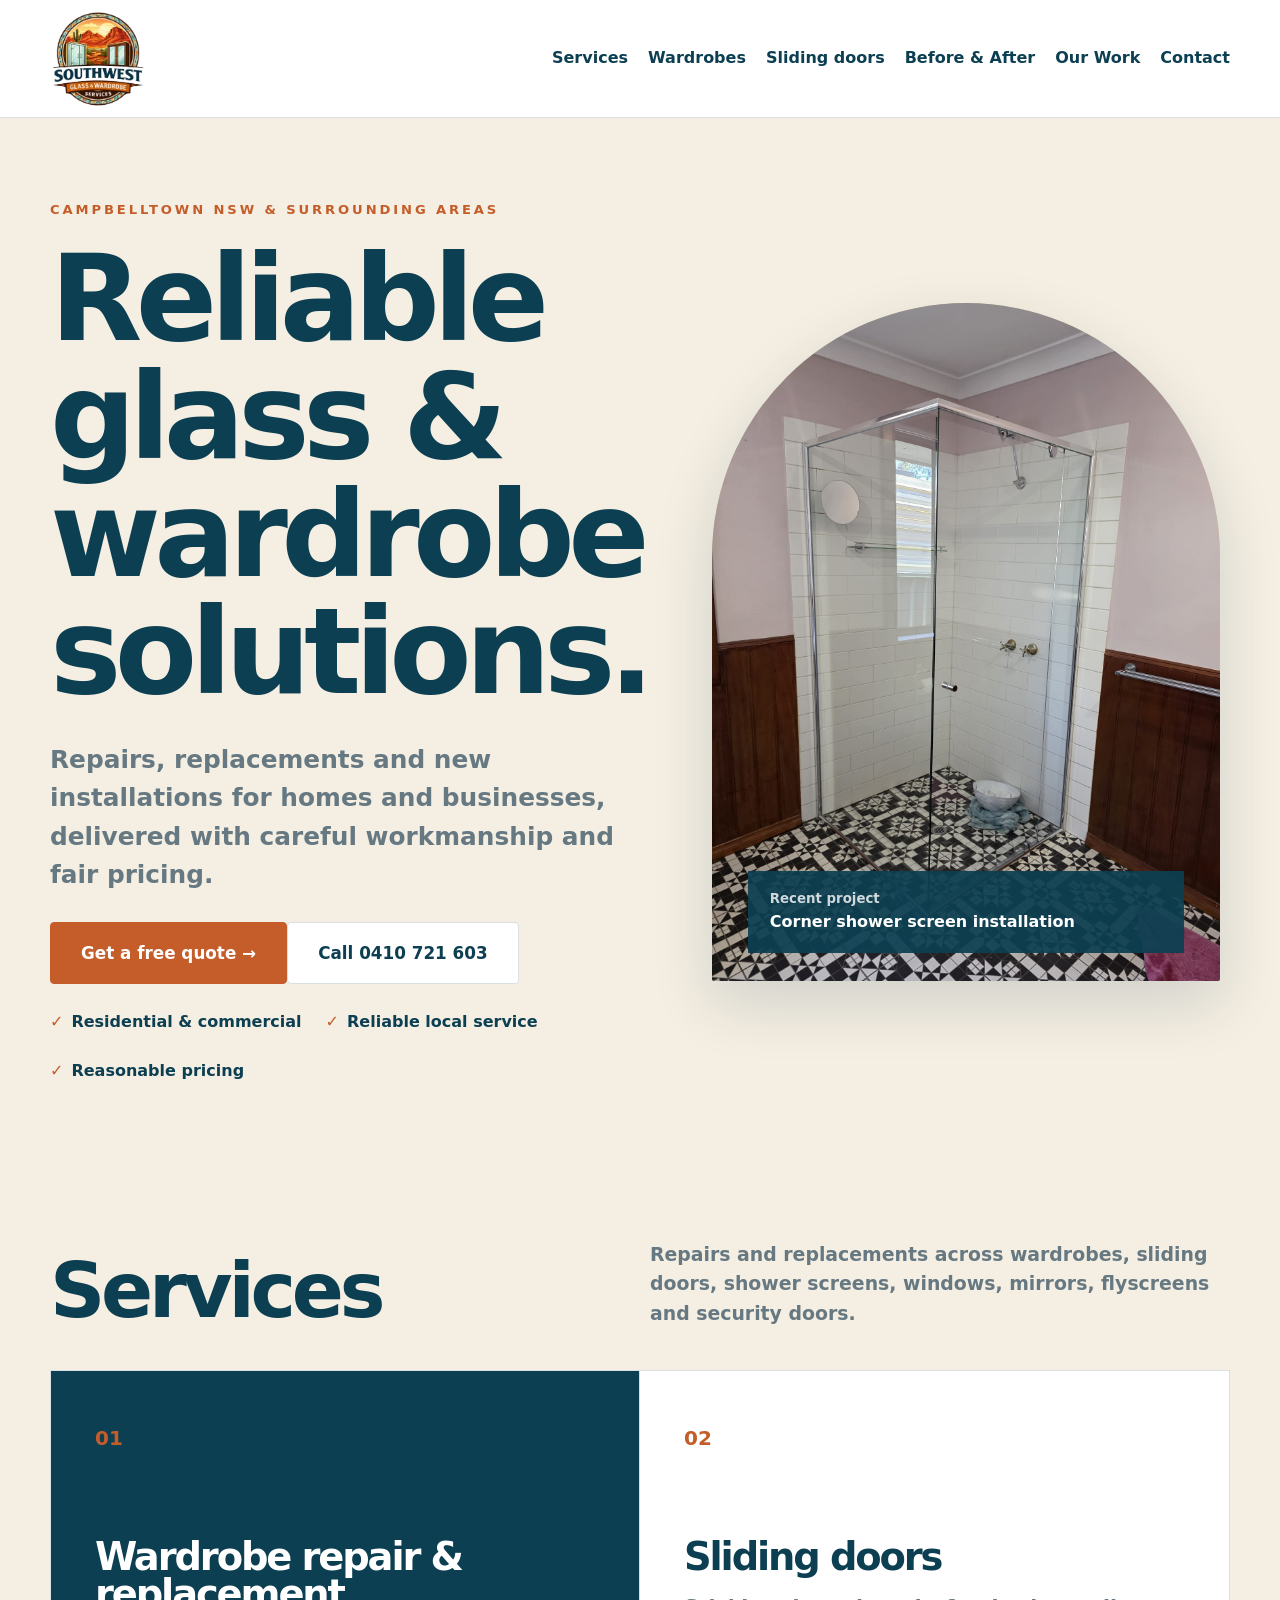
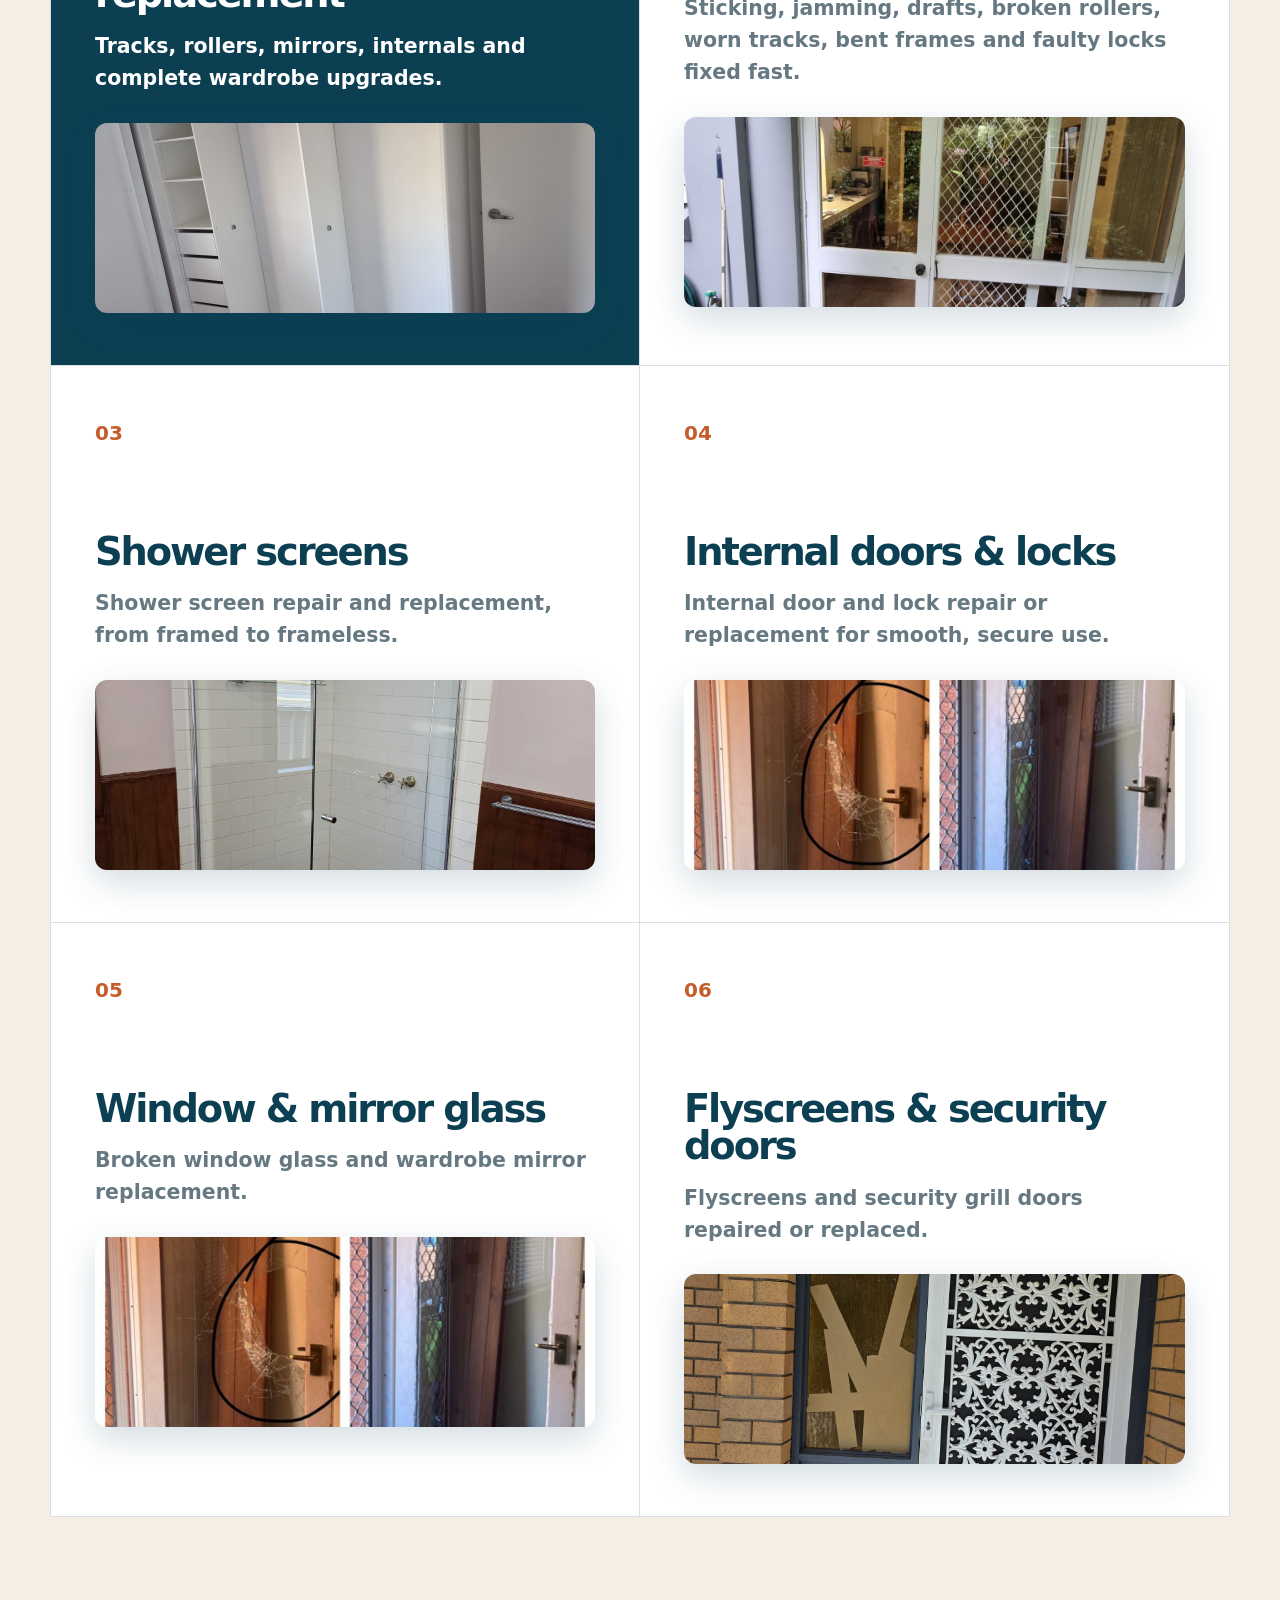
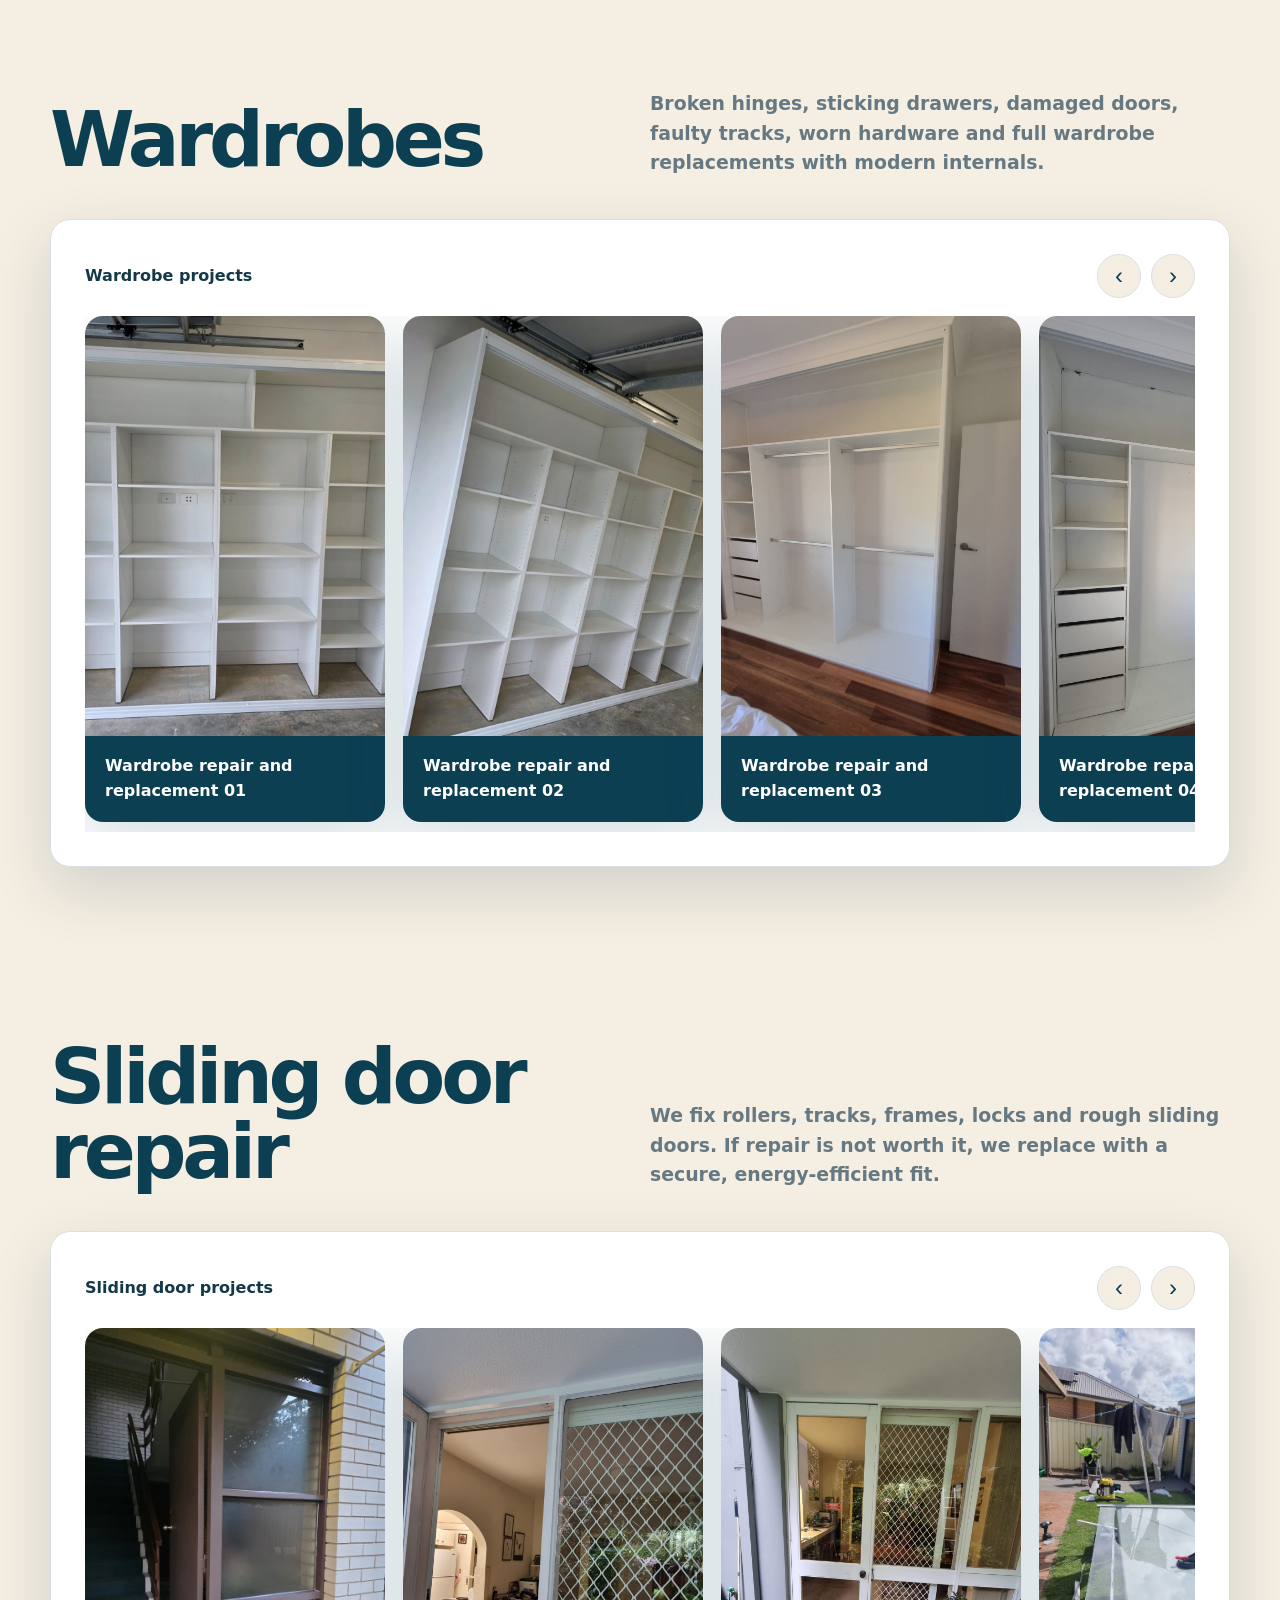
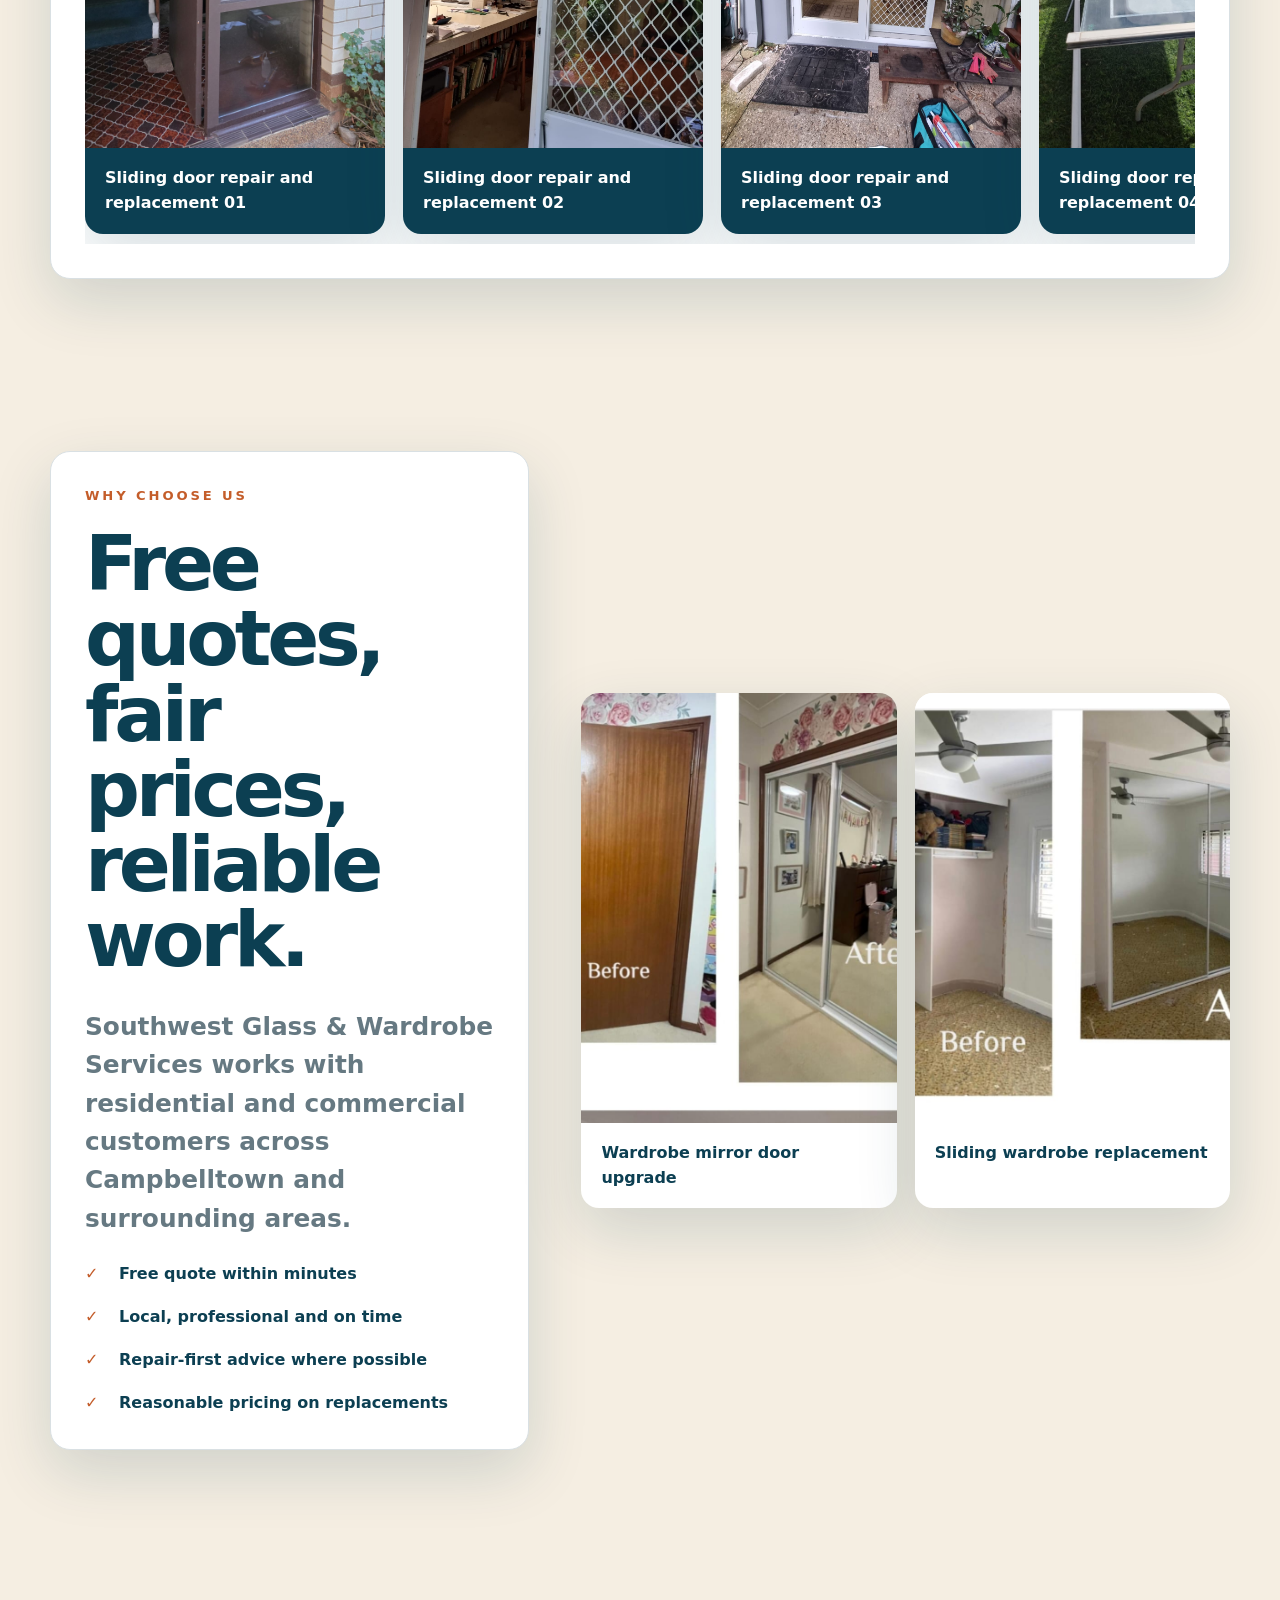
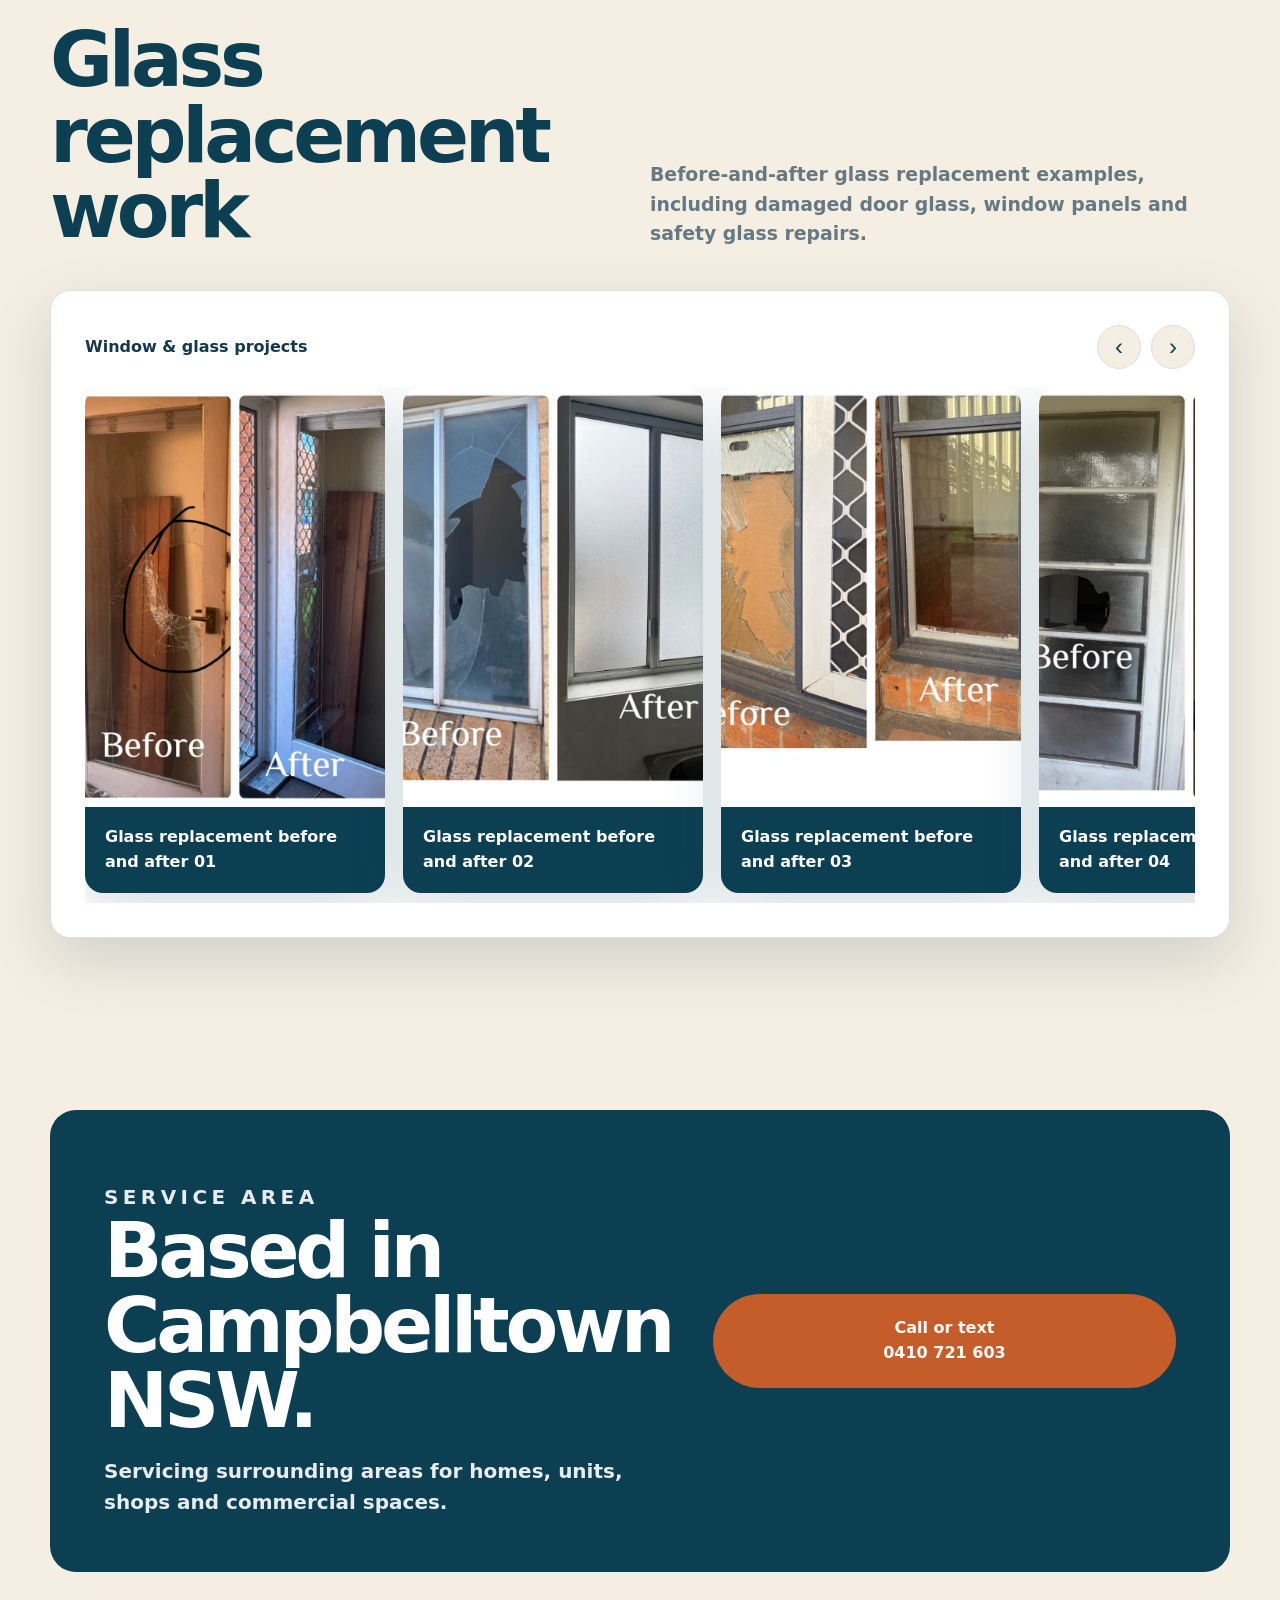
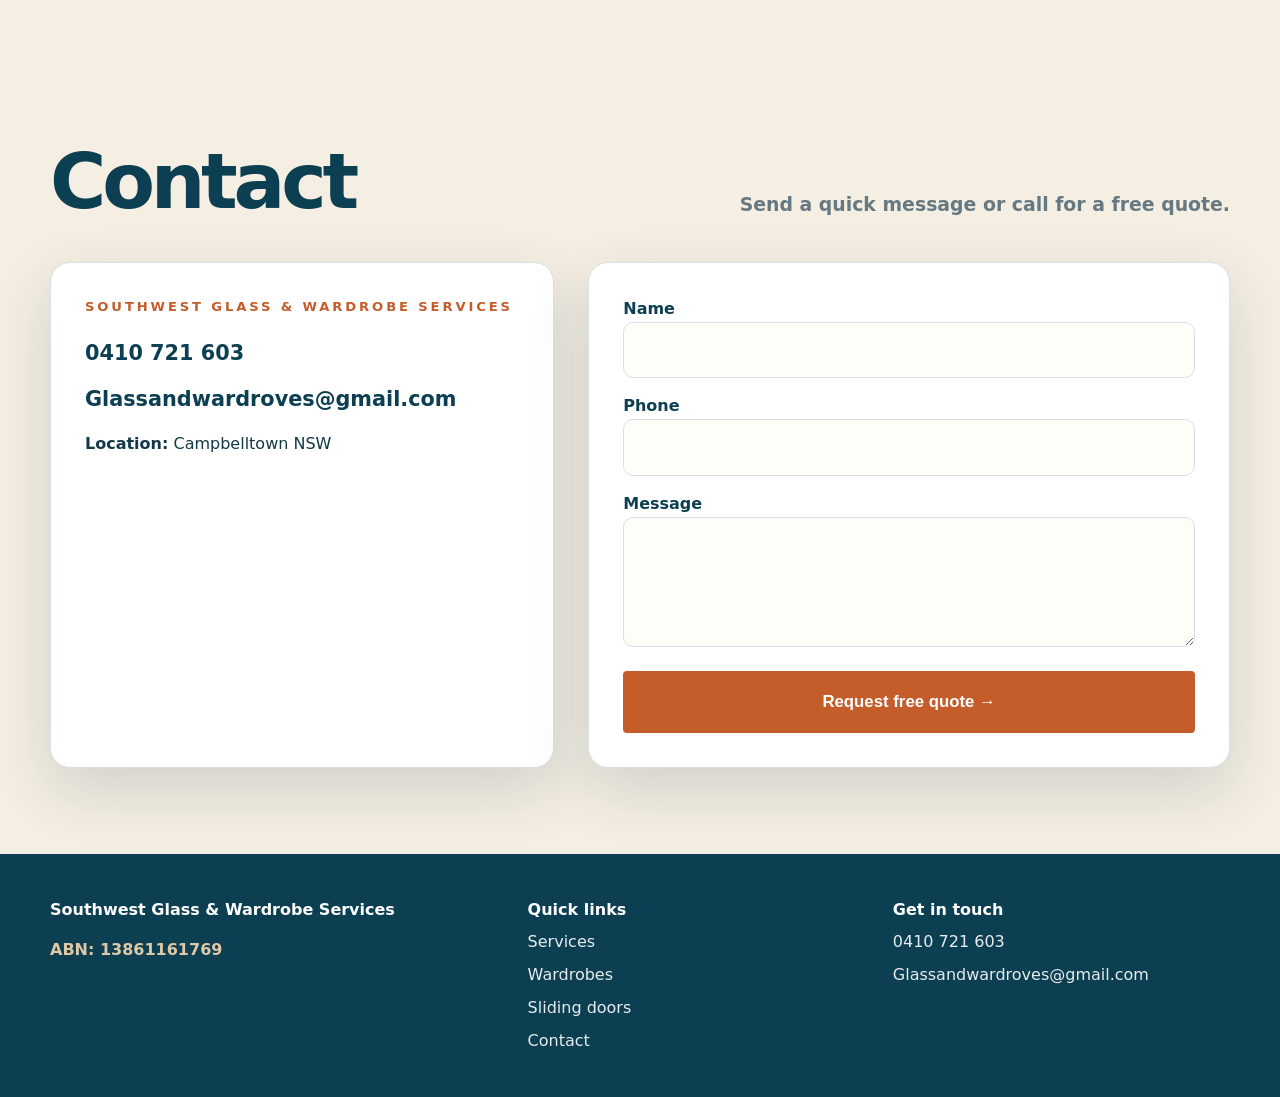
==== commit 6d584b69: "website" ====
--- a/index.html
+++ b/index.html
@@ -8,15 +8,14 @@
   <style>
     :root{--navy:#0c3f52;--orange:#c45d2a;--cream:#f5eee2;--tan:#dfc8a6;--ink:#143848;--muted:#667982;--line:#d9e0e3;--white:#fff;--shadow:0 22px 60px rgba(12,63,82,.16)}
     *{box-sizing:border-box}html{scroll-behavior:smooth}body{margin:0;color:var(--ink);background:var(--cream);font-family:Inter,ui-sans-serif,system-ui,-apple-system,BlinkMacSystemFont,"Segoe UI",sans-serif;line-height:1.55}a{color:inherit;text-decoration:none}img{display:block;max-width:100%}.container{width:min(1180px,calc(100% - 44px));margin:auto}.skip{position:absolute;left:10px;top:8px;color:var(--navy)}
-    header{height:220px;background:var(--white);border-bottom:1px solid var(--line);position:sticky;top:0;z-index:20}.header-inner{height:100%;display:flex;align-items:center;justify-content:space-between;gap:28px}.brand{width:230px;flex:0 0 230px;display:flex;align-items:center;justify-content:flex-start}.brand img{width:100%;height:auto;object-fit:contain}.site-nav{display:flex;align-items:center;gap:20px;font-weight:800;color:var(--navy);white-space:nowrap}.site-nav a:hover{color:var(--orange)}.menu{display:none;width:54px;height:54px;border:0;background:transparent;color:var(--navy);font-size:44px;line-height:1;cursor:pointer}
+    header{height:118px;background:var(--white);border-bottom:1px solid var(--line);position:sticky;top:0;z-index:20}.header-inner{height:100%;display:flex;align-items:center;justify-content:space-between;gap:28px}.brand{width:96px;flex:0 0 96px;display:flex;align-items:center}.brand img{width:96px;height:96px;object-fit:contain}.site-nav{display:flex;align-items:center;gap:20px;font-weight:800;color:var(--navy);white-space:nowrap}.site-nav a:hover{color:var(--orange)}.menu{display:none;width:52px;height:52px;border:0;background:transparent;color:var(--navy);font-size:40px;line-height:1;cursor:pointer}
     .hero{padding:82px 0 70px}.hero-grid{display:grid;grid-template-columns:1.02fr .98fr;gap:64px;align-items:center}.eyebrow{margin:0 0 20px;color:var(--orange);text-transform:uppercase;letter-spacing:.22em;font-weight:900;font-size:.82rem}h1,h2,h3{margin:0;line-height:.98;letter-spacing:-.055em}h1{font-size:clamp(4.2rem,9.8vw,7.5rem);color:var(--navy)}h2{font-size:clamp(2.7rem,6vw,5rem);color:var(--navy)}h3{font-size:clamp(1.7rem,3vw,2.4rem);color:var(--navy)}.lead{margin:30px 0 0;max-width:650px;color:var(--muted);font-size:clamp(1.2rem,2.4vw,1.55rem);font-weight:650}.actions{display:flex;gap:0;margin-top:28px;flex-wrap:wrap}.btn{display:inline-flex;min-height:62px;align-items:center;justify-content:center;padding:0 30px;border-radius:4px;border:1px solid var(--line);font-weight:900;font-size:1.05rem}.primary{background:var(--orange);color:white;border-color:var(--orange)}.secondary{background:white;color:var(--navy)}.ticks{display:flex;gap:24px;flex-wrap:wrap;margin-top:26px;color:var(--navy);font-weight:900}.ticks span:before{content:"✓";color:var(--orange);margin-right:8px}.hero-card{border-radius:999px 999px 8px 8px;overflow:hidden;box-shadow:var(--shadow);position:relative;background:var(--tan);min-height:560px}.hero-card img{width:100%;height:100%;min-height:560px;object-fit:cover}.project-label{position:absolute;left:36px;right:36px;bottom:28px;background:rgba(12,63,82,.92);color:white;padding:18px 22px;font-weight:900}.project-label small{display:block;opacity:.8}
     section{padding:86px 0}.section-head{display:flex;justify-content:space-between;gap:32px;align-items:end;margin-bottom:42px}.section-head p{max-width:580px;margin:0;color:var(--muted);font-weight:650;font-size:1.18rem}.services-grid{display:grid;grid-template-columns:repeat(2,minmax(0,1fr));border:1px solid var(--line);background:white}.service-card{min-height:280px;padding:52px 44px;border-right:1px solid var(--line);border-bottom:1px solid var(--line);background:white;overflow:hidden}.service-card:nth-child(2n){border-right:0}.service-card:nth-last-child(-n+2){border-bottom:0}.service-card.featured{background:var(--navy);color:white}.service-card.featured h3,.service-card.featured p{color:white}.service-card img{width:100%;height:190px;object-fit:cover;border-radius:12px;margin-top:28px;box-shadow:0 12px 34px rgba(12,63,82,.18)}.service-num{color:var(--orange);font-weight:900;margin-bottom:84px;font-size:1.25rem}.service-card p{color:var(--muted);font-size:1.28rem;font-weight:650;margin:18px 0 0}
     .split{display:grid;grid-template-columns:.85fr 1.15fr;gap:52px;align-items:center}.about-box,.contact-card,form,.slider-wrap{background:white;border:1px solid var(--line);border-radius:20px;padding:34px;box-shadow:var(--shadow)}.about-list{display:grid;gap:18px;margin-top:24px}.about-list div{padding-left:34px;position:relative;font-weight:800;color:var(--navy)}.about-list div:before{content:"✓";position:absolute;left:0;color:var(--orange)}.before-after{display:grid;grid-template-columns:repeat(2,1fr);gap:18px}figure{margin:0;background:white;border-radius:18px;overflow:hidden;box-shadow:var(--shadow)}figure img{width:100%;height:430px;object-fit:cover}figcaption{padding:18px 20px;font-weight:900;color:var(--navy)}.slider-top{display:flex;justify-content:space-between;align-items:center;gap:16px;margin-bottom:18px}.slider-controls{display:flex;gap:10px}.slider-controls button{width:44px;height:44px;border-radius:50%;border:1px solid var(--line);background:var(--cream);color:var(--navy);font-size:24px;cursor:pointer}.slider{display:grid;grid-auto-flow:column;grid-auto-columns:minmax(300px,36%);gap:18px;overflow-x:auto;scroll-snap-type:x mandatory;padding-bottom:10px}.slide-card{scroll-snap-align:start}.slide-card img{height:420px}.slide-card figcaption{background:var(--navy);color:white}
     .area{background:var(--navy);color:white;border-radius:26px;padding:54px;display:grid;grid-template-columns:1fr .8fr;gap:30px;align-items:center}.area h2,.area p{color:white}.area p{font-size:1.25rem;font-weight:650;margin:18px 0 0;opacity:.9}.badge{background:var(--orange);color:white;border-radius:999px;padding:22px 28px;font-weight:900;text-align:center}.contact-grid{display:grid;grid-template-columns:.88fr 1.12fr;gap:34px}.contact-card a{display:block;color:var(--navy);font-weight:900;font-size:1.3rem;margin-top:14px}form{display:grid;gap:16px}label{font-weight:900;color:var(--navy)}input,textarea{width:100%;border:1px solid var(--line);border-radius:10px;padding:15px 16px;font:inherit;background:#fffdf8}textarea{min-height:130px;resize:vertical}.submit{border:0;cursor:pointer}footer{background:var(--navy);color:white;padding:44px 0}.footer-grid{display:grid;grid-template-columns:1.2fr .9fr .9fr;gap:28px}footer a{display:block;margin-top:8px;opacity:.9}.abn{color:var(--tan);font-weight:900}
     @media(max-width:1050px){.hero-grid,.split,.contact-grid,.area{grid-template-columns:1fr}.hero-card{max-width:720px}.section-head{display:block}.section-head p{margin-top:18px}}
-    @media(max-width:850px){header{height:190px}.container{width:min(100% - 34px,1180px)}.brand{width:180px;flex-basis:180px}.menu{display:inline-flex;align-items:center;justify-content:center}.site-nav{position:absolute;top:190px;left:0;right:0;display:none;flex-direction:column;align-items:stretch;gap:0;background:white;border-bottom:1px solid var(--line);padding:0 22px 22px}.site-nav.open{display:flex}.site-nav a{padding:15px 0;border-bottom:1px solid var(--line)}.hero{padding-top:66px}h1{font-size:clamp(3.8rem,14vw,6.7rem)}.services-grid{grid-template-columns:1fr}.service-card{border-right:0}.service-card:nth-last-child(2){border-bottom:1px solid var(--line)}.before-after{grid-template-columns:1fr}.slider{grid-auto-columns:78%}.footer-grid{grid-template-columns:1fr}}
-    @media(max-width:600px){header{height:170px}.brand{width:150px;flex-basis:150px}.menu{width:50px;height:50px;font-size:42px}.site-nav{top:170px}.hero{padding:56px 0 46px}.actions{display:grid;grid-template-columns:1fr}.btn{width:100%}.hero-card,.hero-card img{min-height:410px}section{padding:58px 0}.service-card{padding:38px 28px}.service-num{margin-bottom:54px}figure img,.slide-card img{height:360px}.slider{grid-auto-columns:88%}.area{padding:34px 24px}.contact-card,form{padding:26px}}
-    @media(max-width:380px){.brand{width:135px;flex-basis:135px}.menu{width:46px}}
+    @media(max-width:850px){header{height:104px}.container{width:min(100% - 34px,1180px)}.brand,.brand img{width:82px;height:82px}.brand{flex-basis:82px}.menu{display:inline-flex;align-items:center;justify-content:center}.site-nav{position:absolute;top:104px;left:0;right:0;display:none;flex-direction:column;align-items:stretch;gap:0;background:white;border-bottom:1px solid var(--line);padding:0 22px 22px}.site-nav.open{display:flex}.site-nav a{padding:15px 0;border-bottom:1px solid var(--line)}.hero{padding-top:66px}h1{font-size:clamp(3.8rem,14vw,6.7rem)}.services-grid{grid-template-columns:1fr}.service-card{border-right:0}.service-card:nth-last-child(2){border-bottom:1px solid var(--line)}.before-after{grid-template-columns:1fr}.slider{grid-auto-columns:78%}.footer-grid{grid-template-columns:1fr}}
+    @media(max-width:600px){header{height:96px}.brand,.brand img{width:74px;height:74px}.brand{flex-basis:74px}.menu{width:48px;height:48px;font-size:38px}.site-nav{top:96px}.hero{padding:48px 0 46px}.actions{display:grid;grid-template-columns:1fr}.btn{width:100%}.hero-card,.hero-card img{min-height:410px}section{padding:58px 0}.service-card{padding:38px 28px}.service-num{margin-bottom:54px}figure img,.slide-card img{height:360px}.slider{grid-auto-columns:88%}.area{padding:34px 24px}.contact-card,form{padding:26px}}
   </style>
 </head>
 <body>
